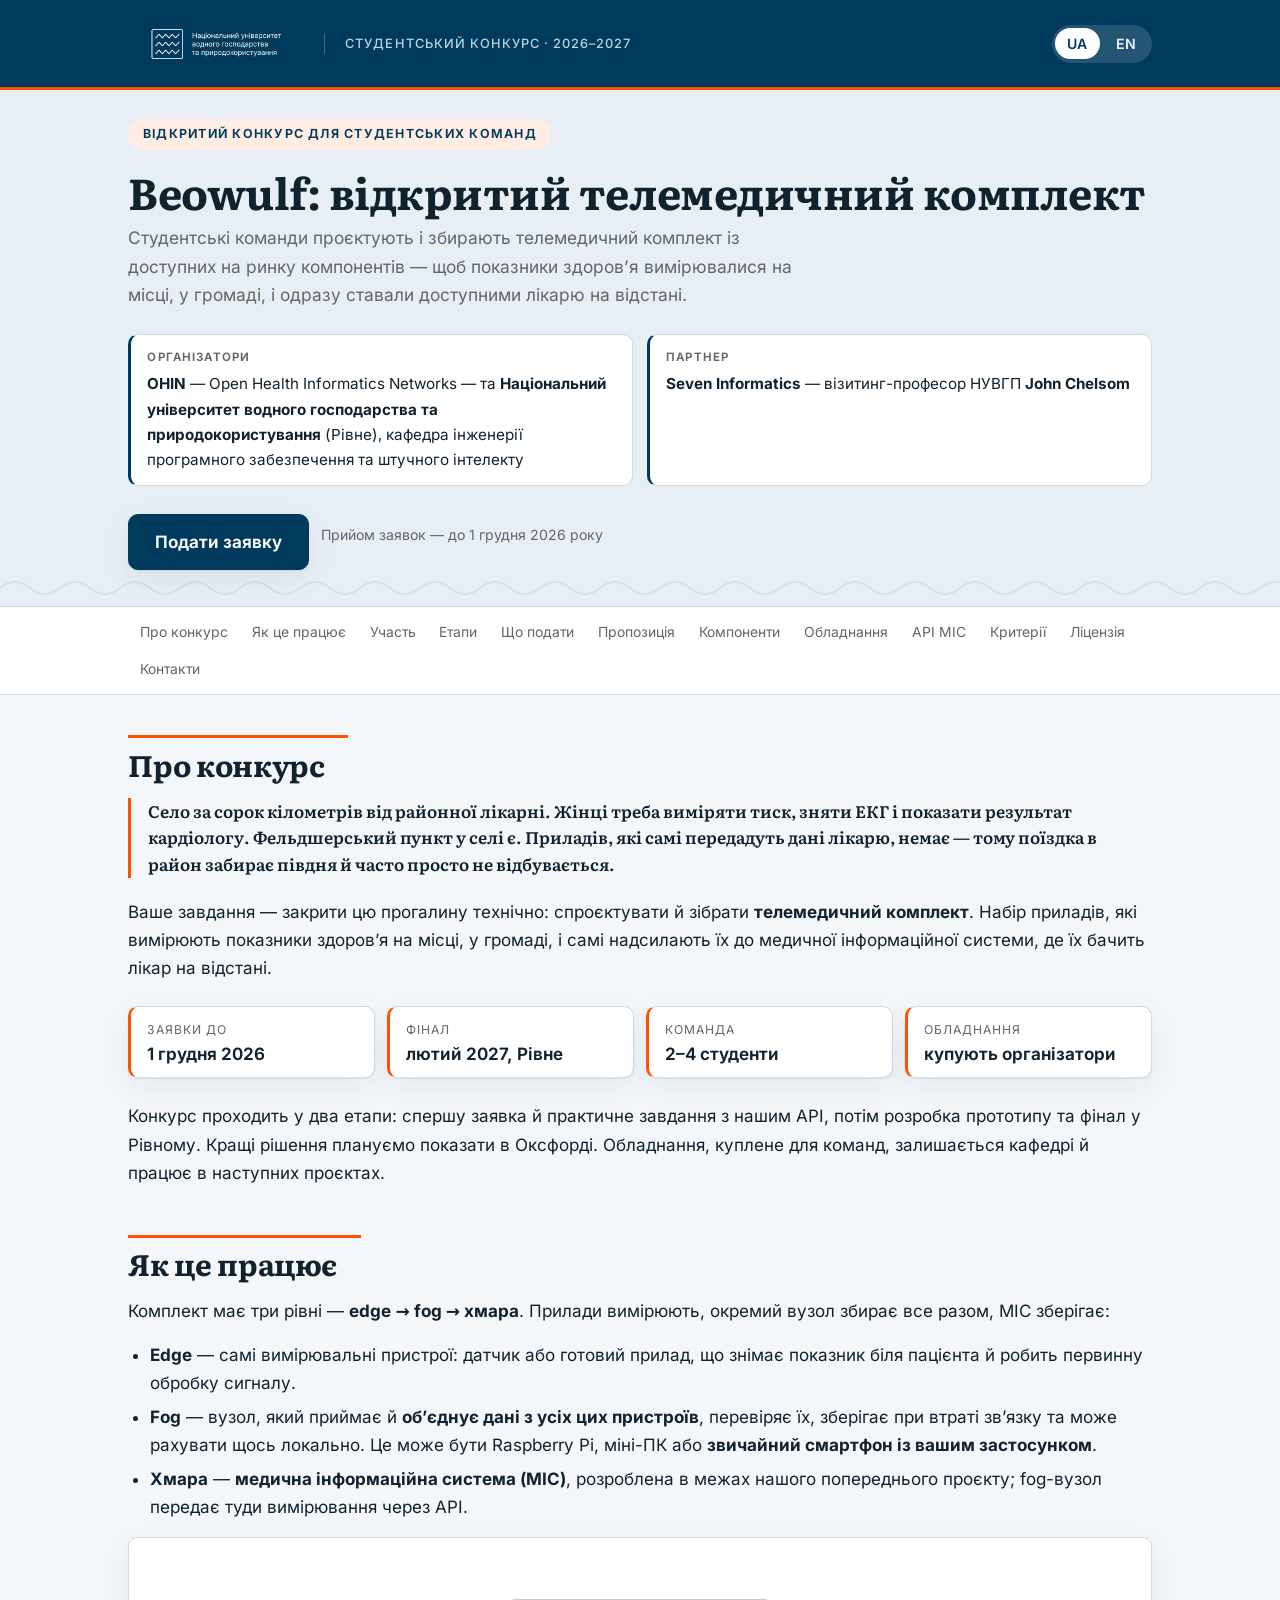
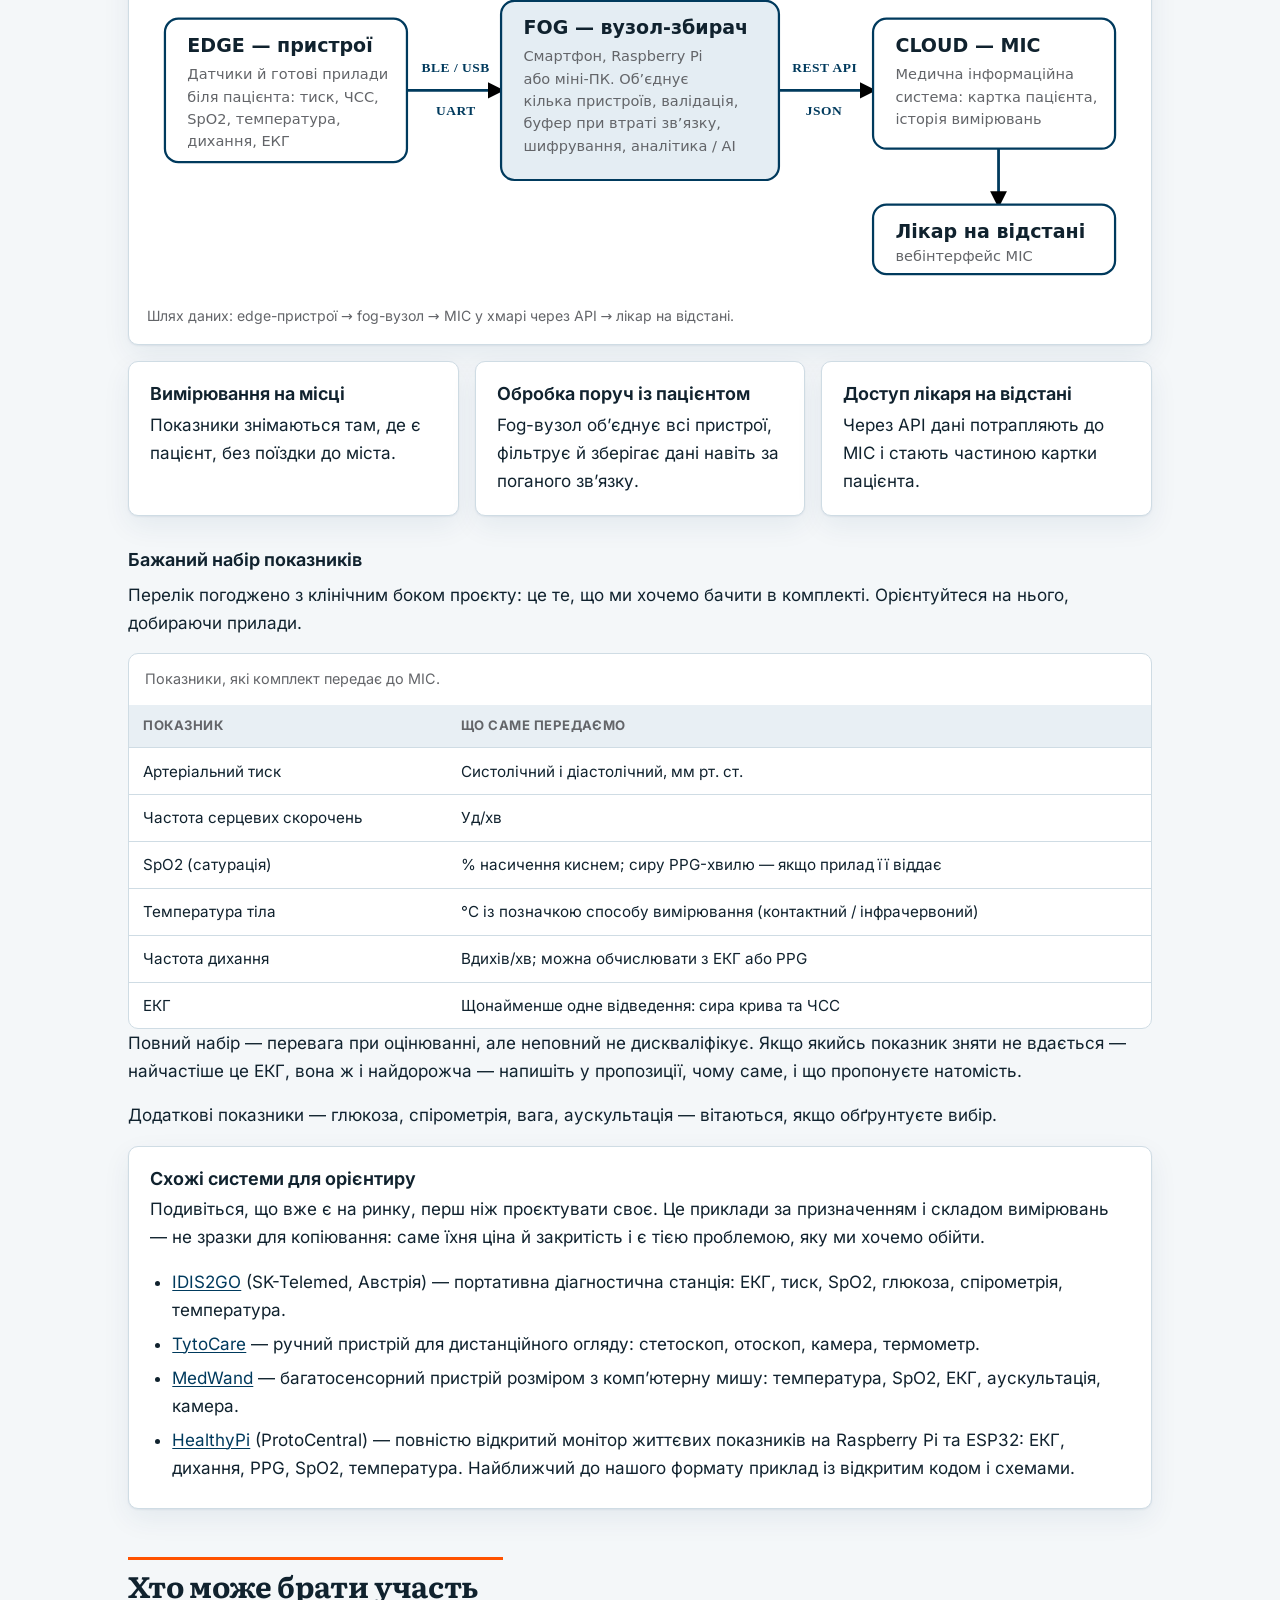
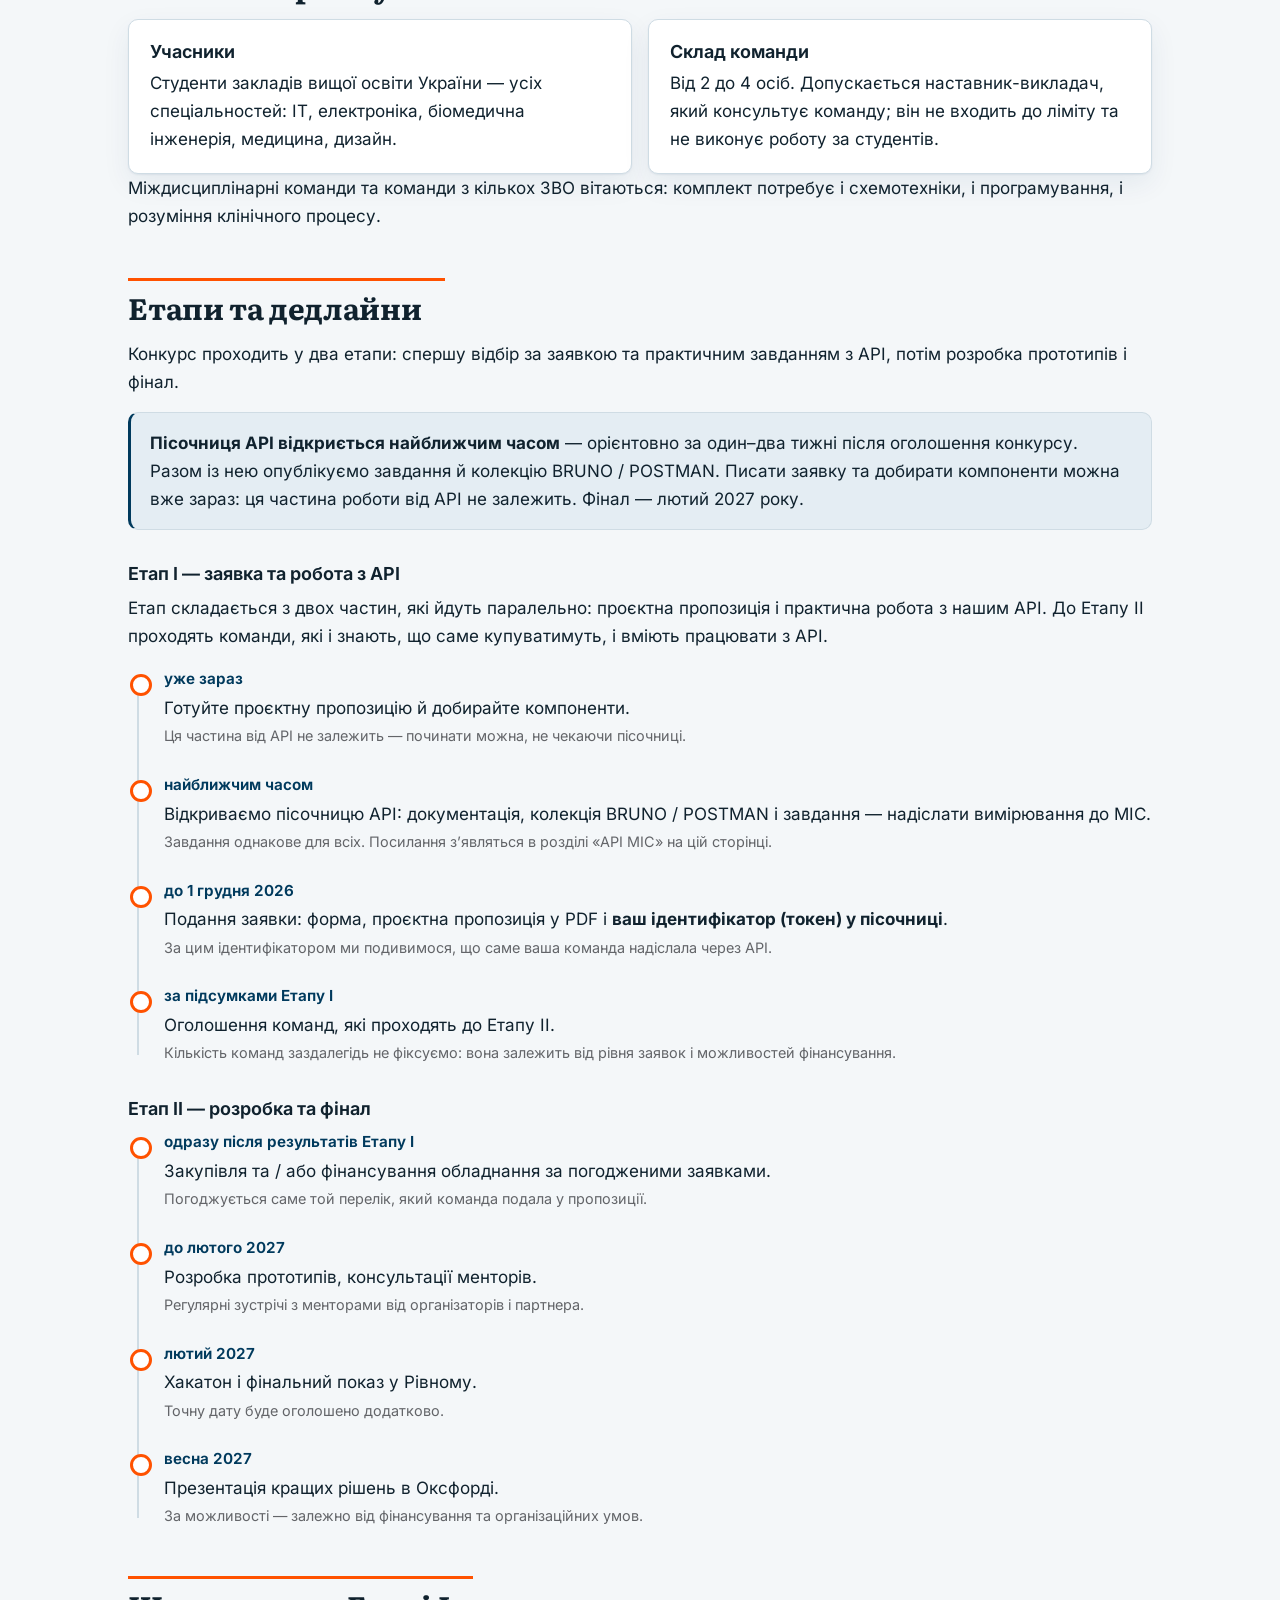
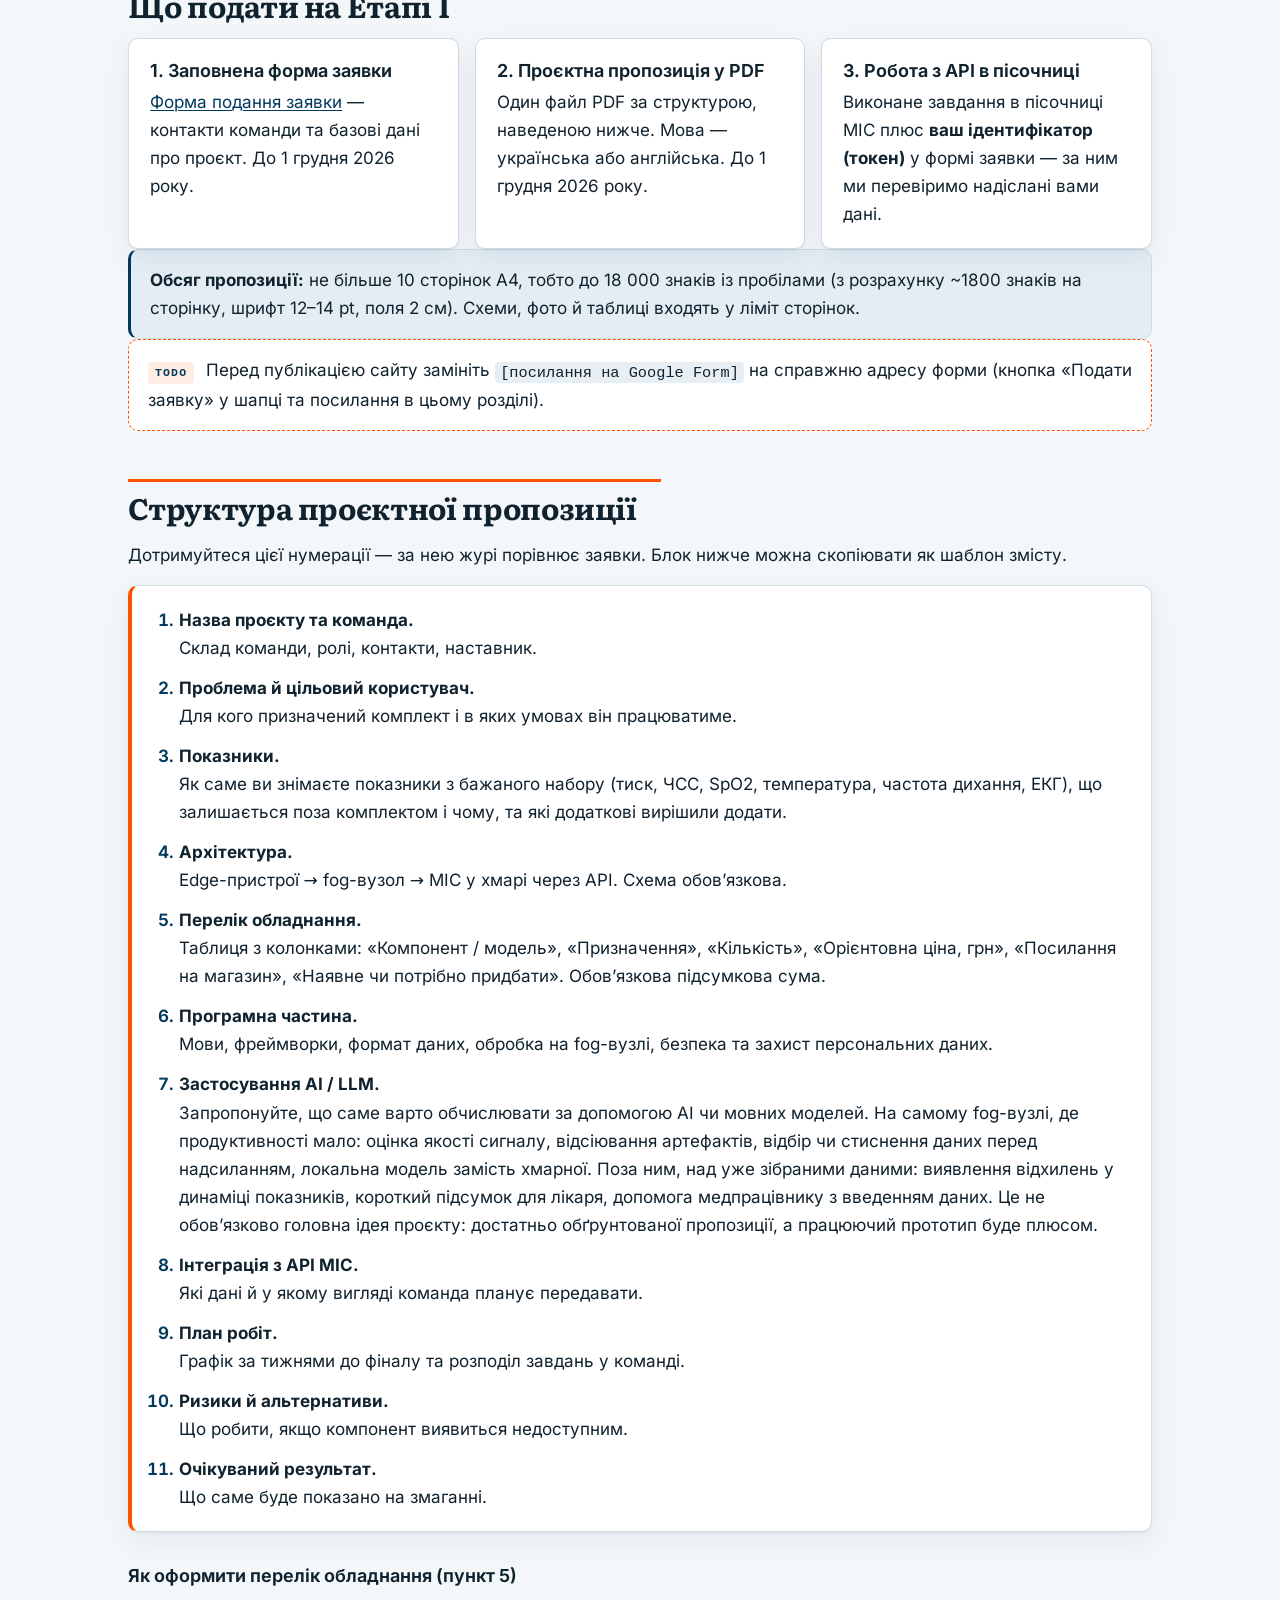
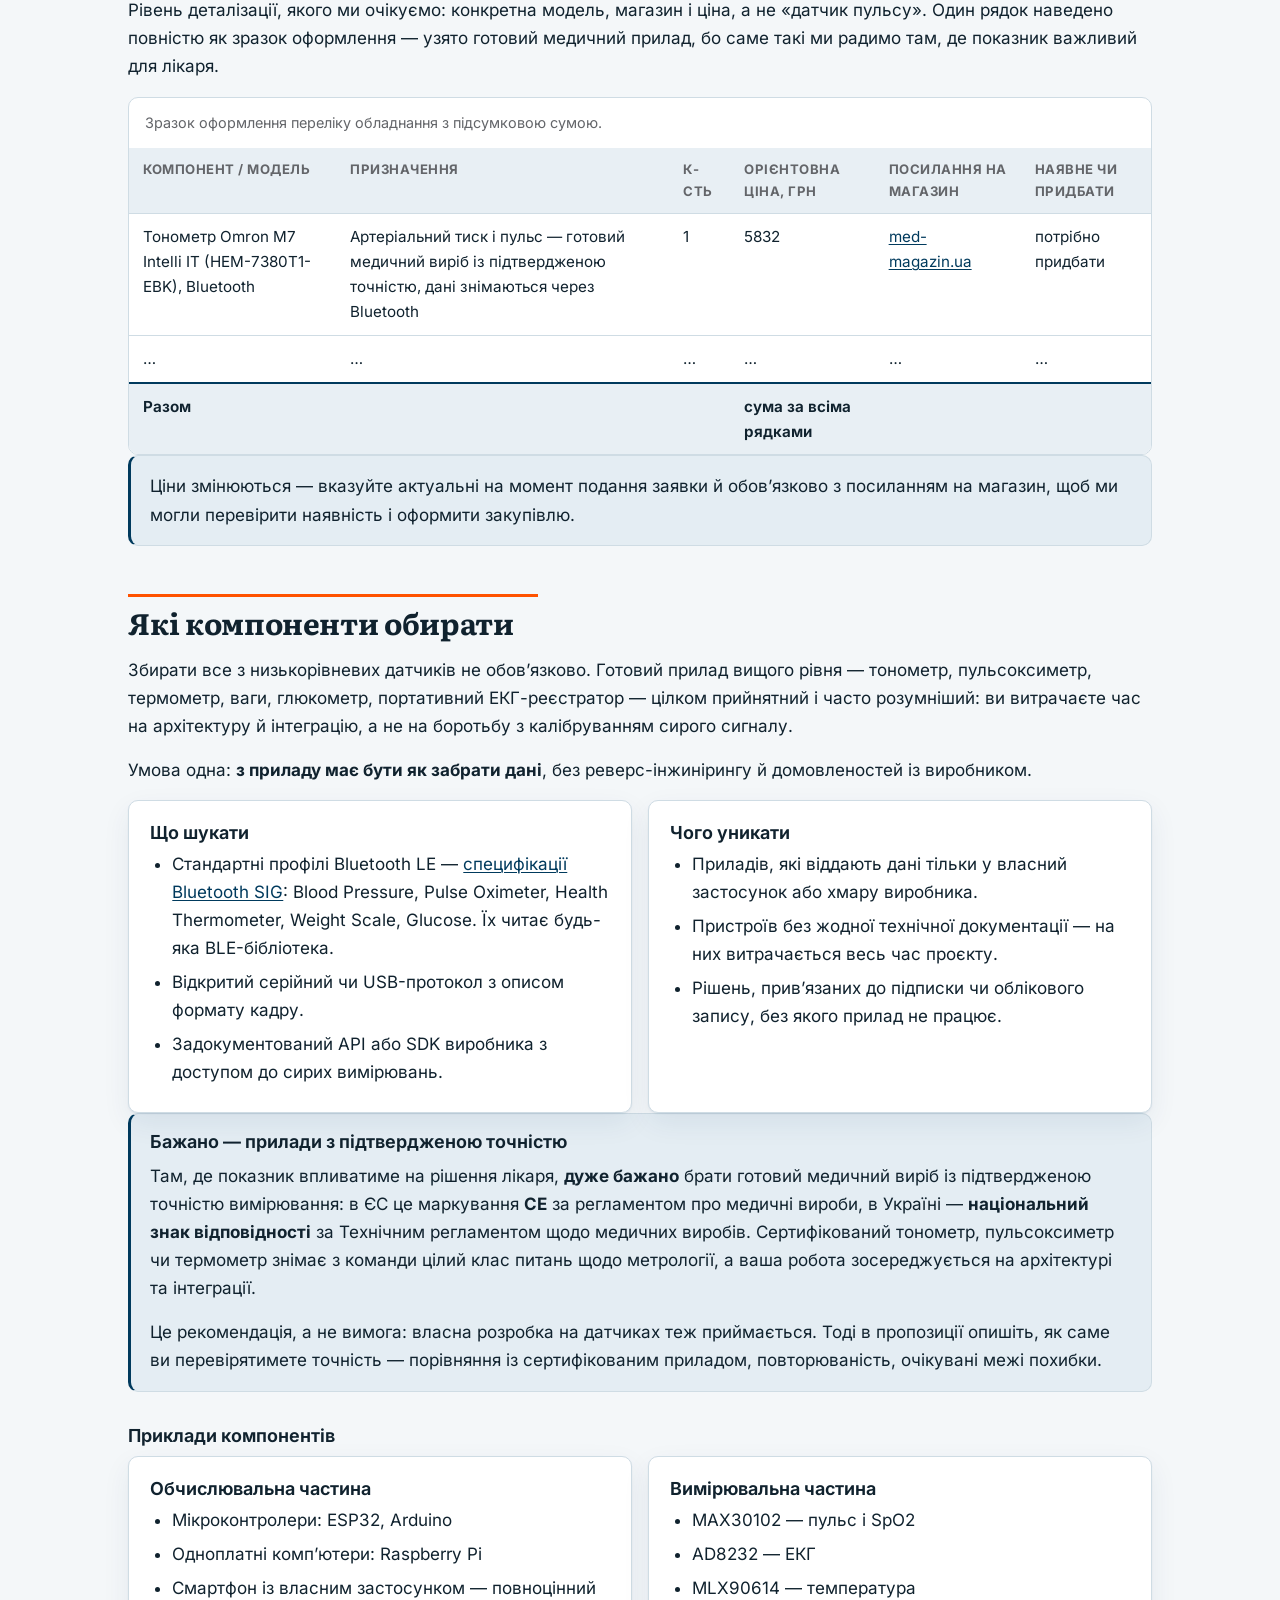
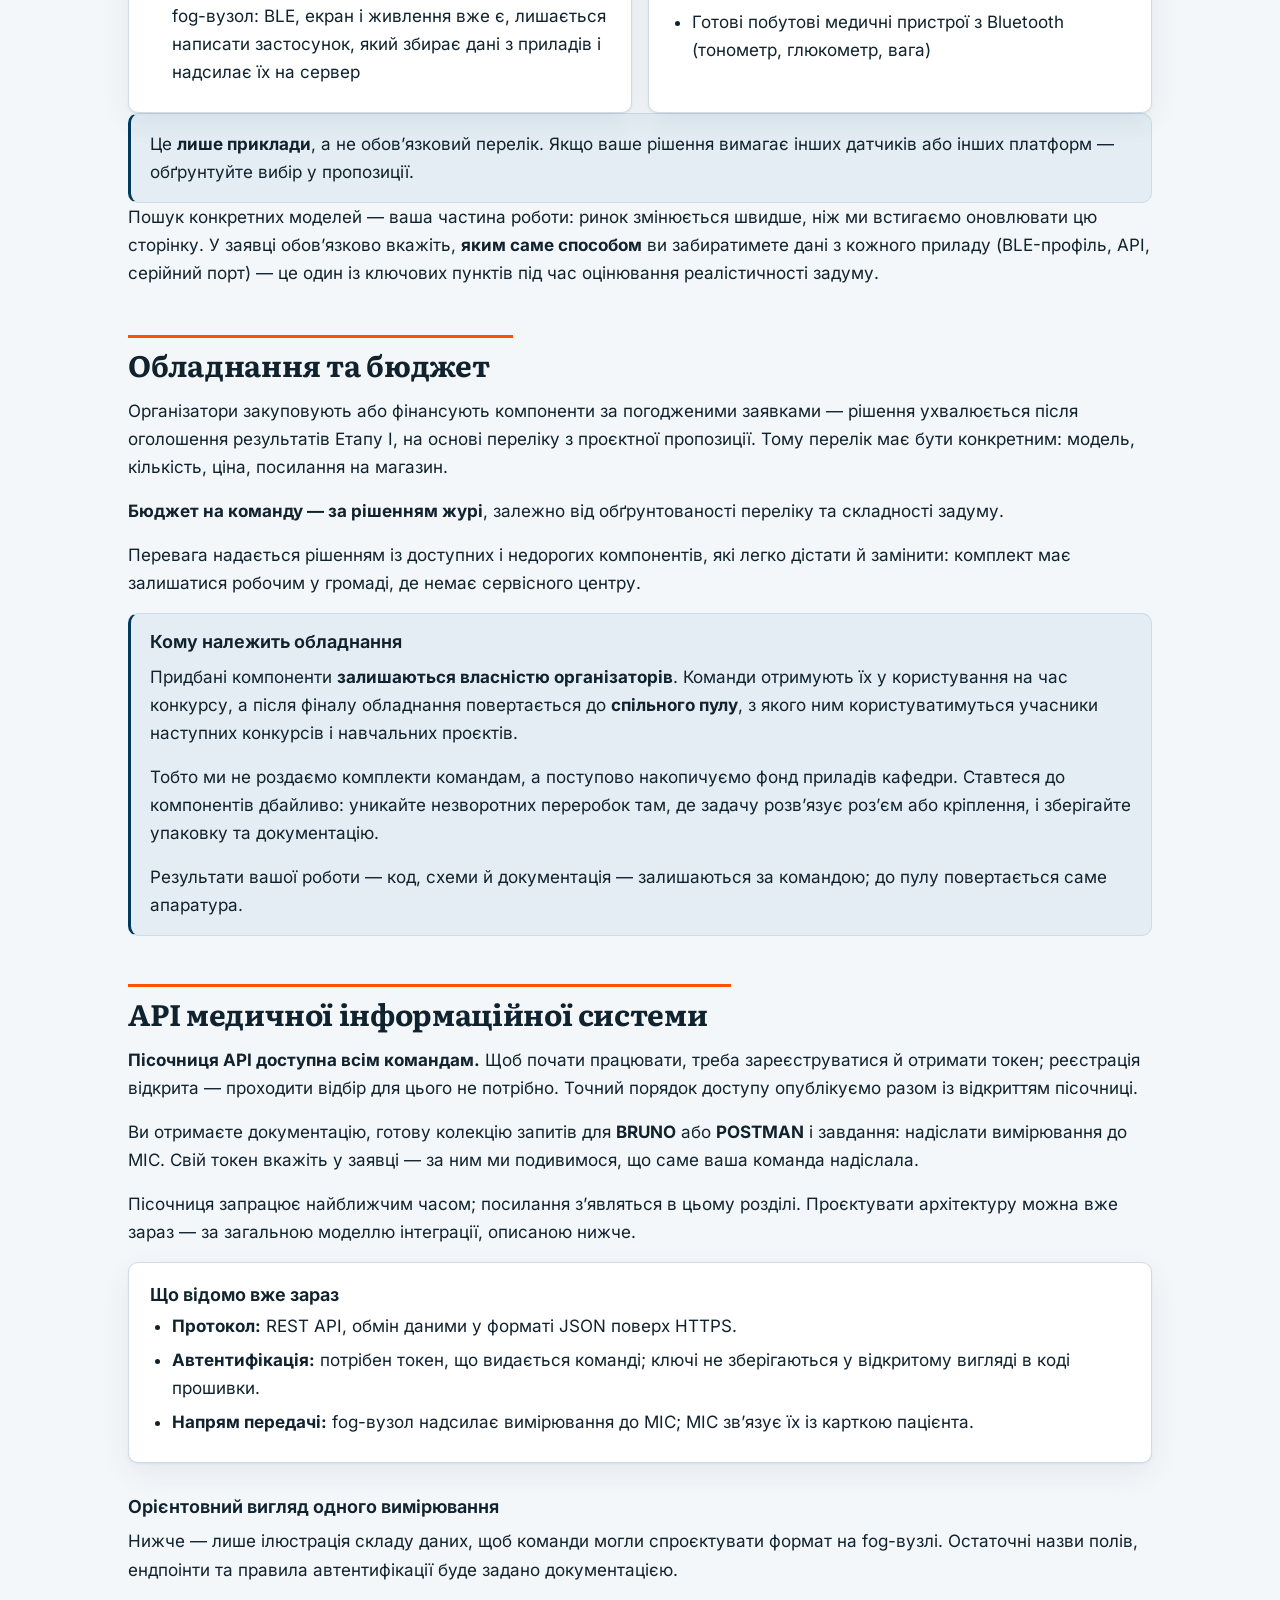
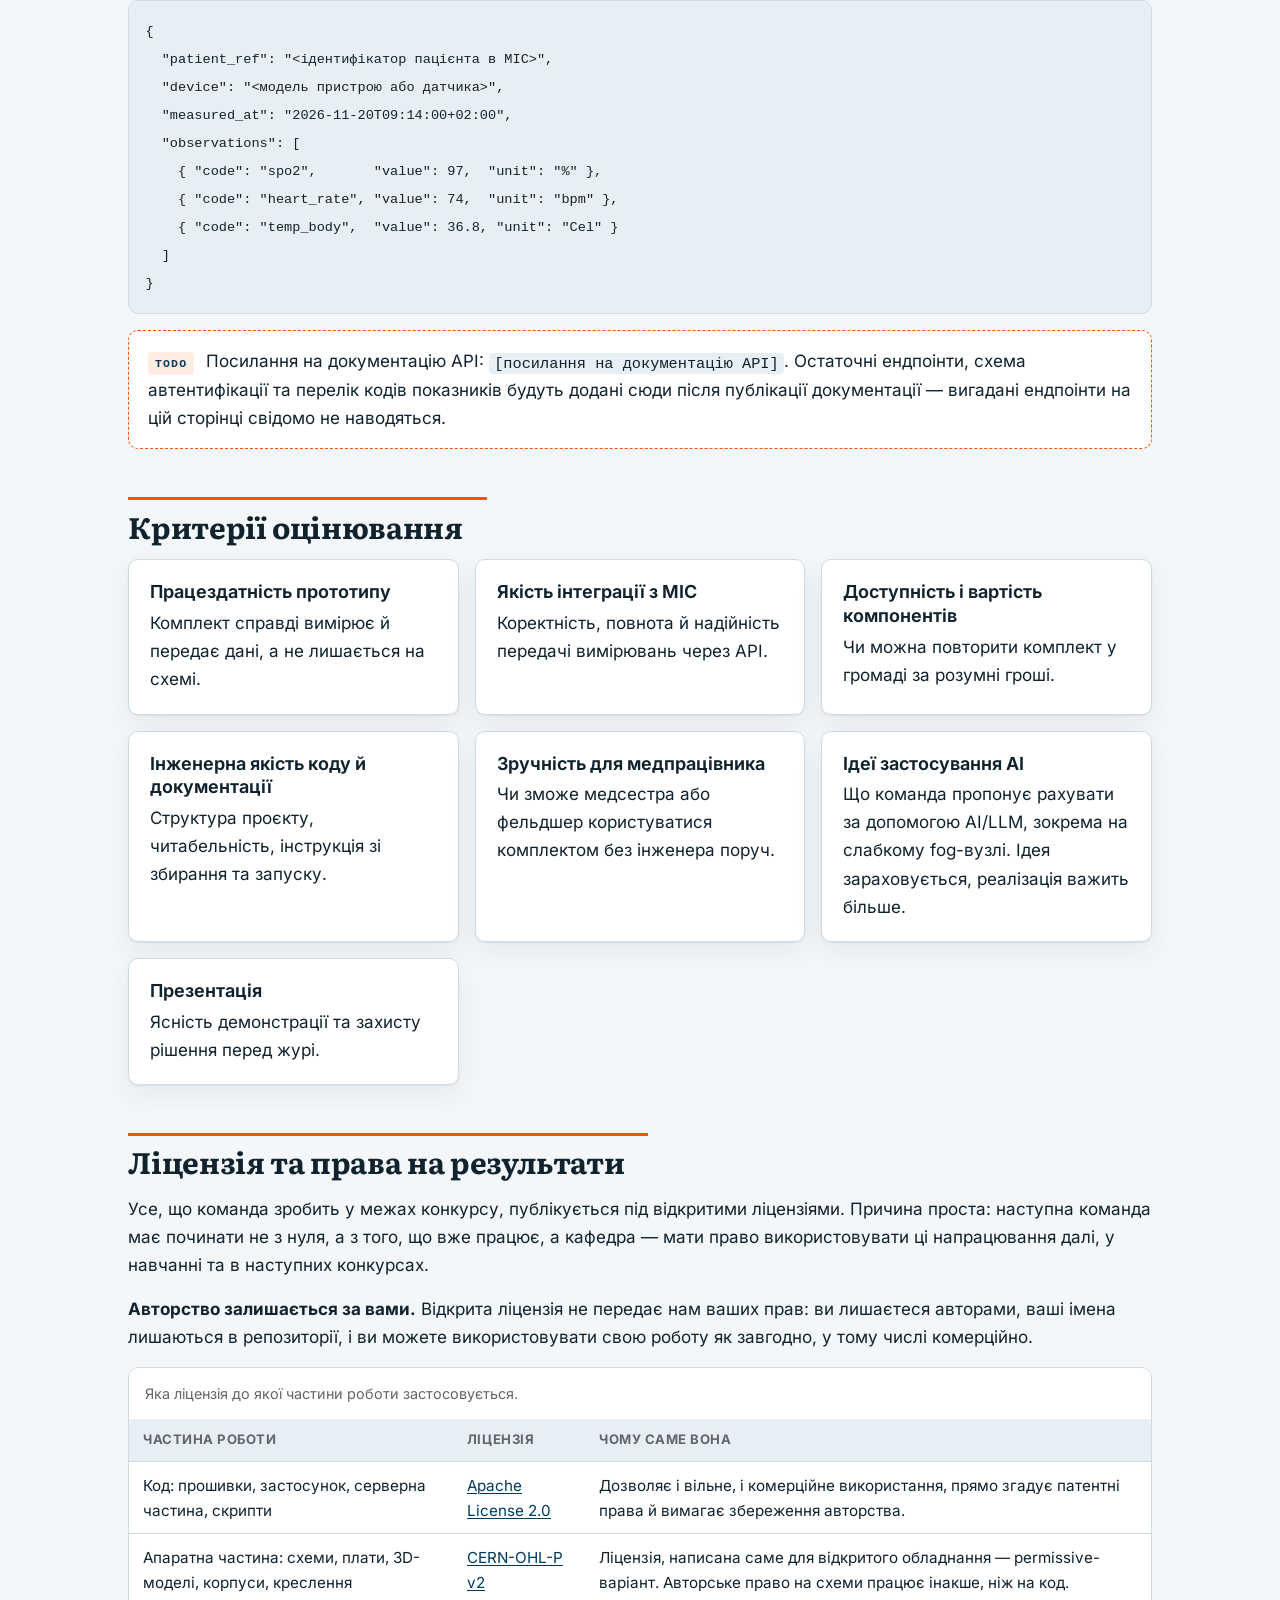
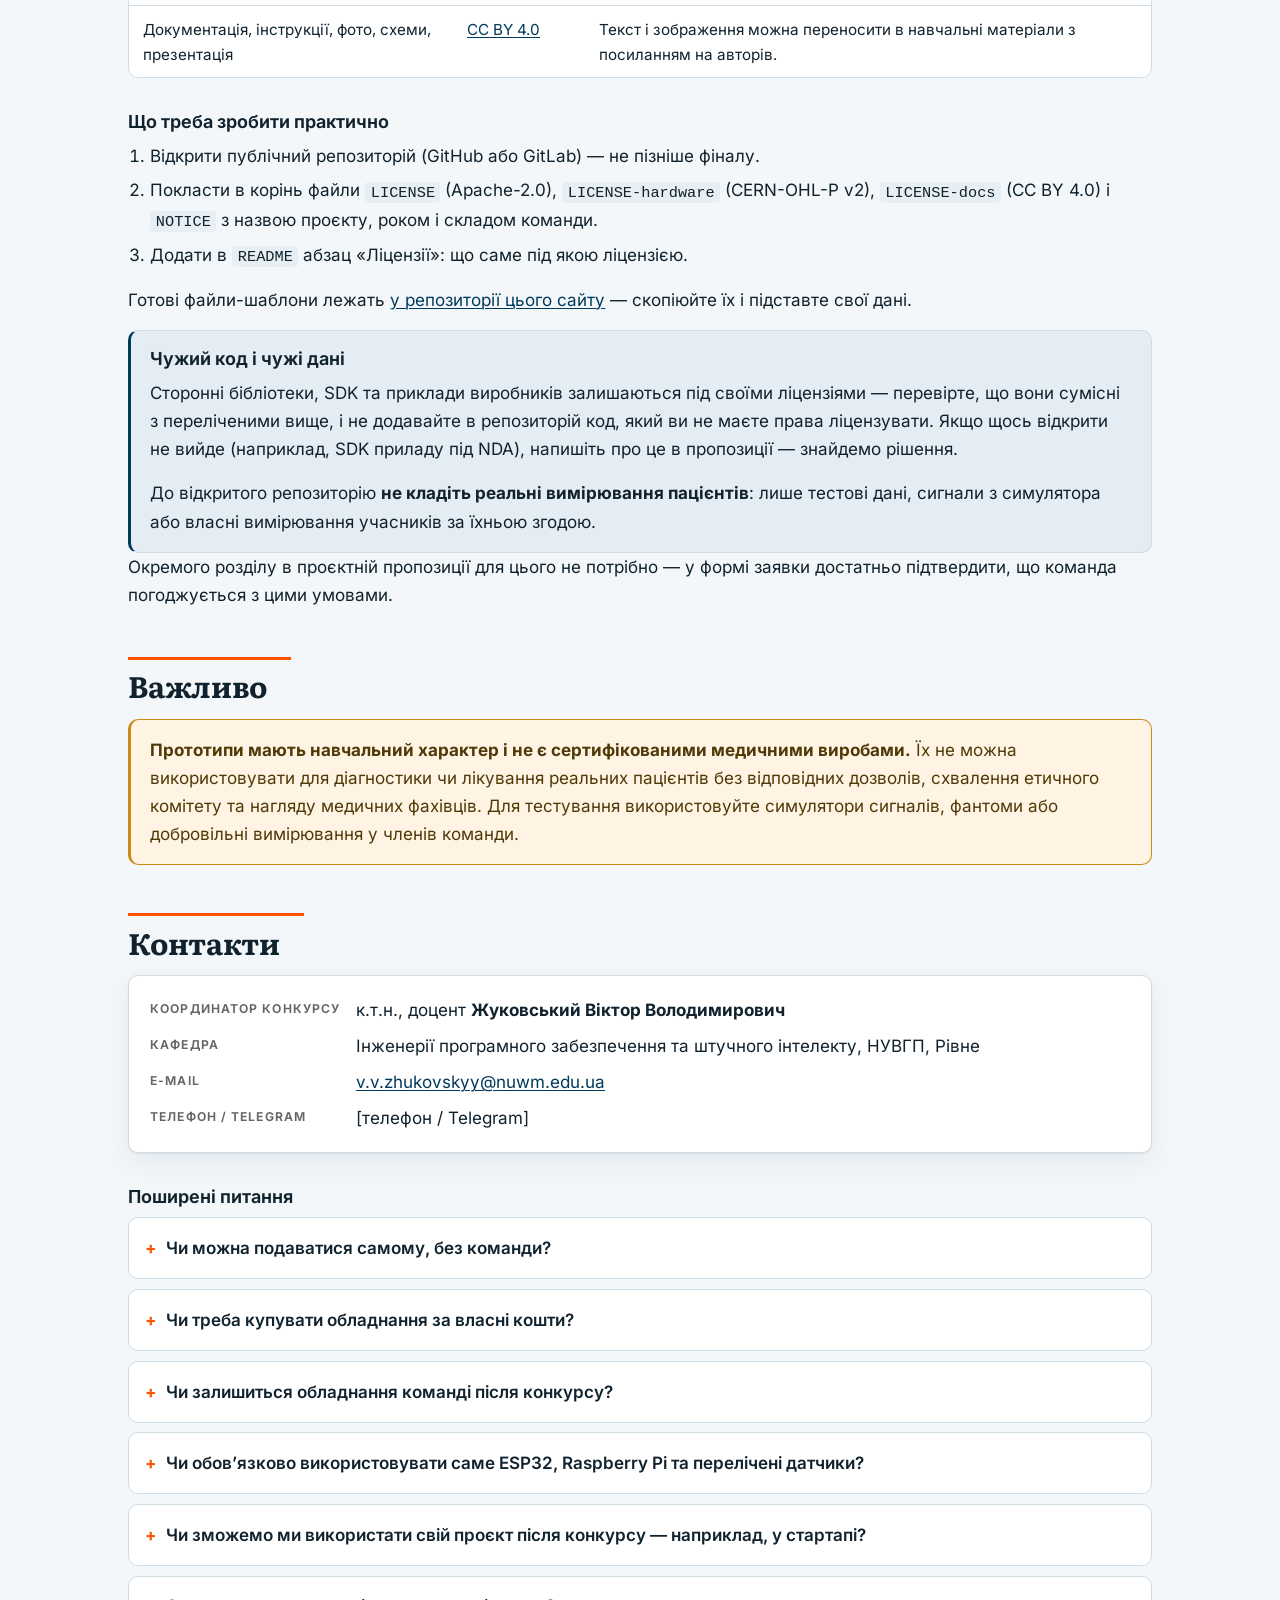
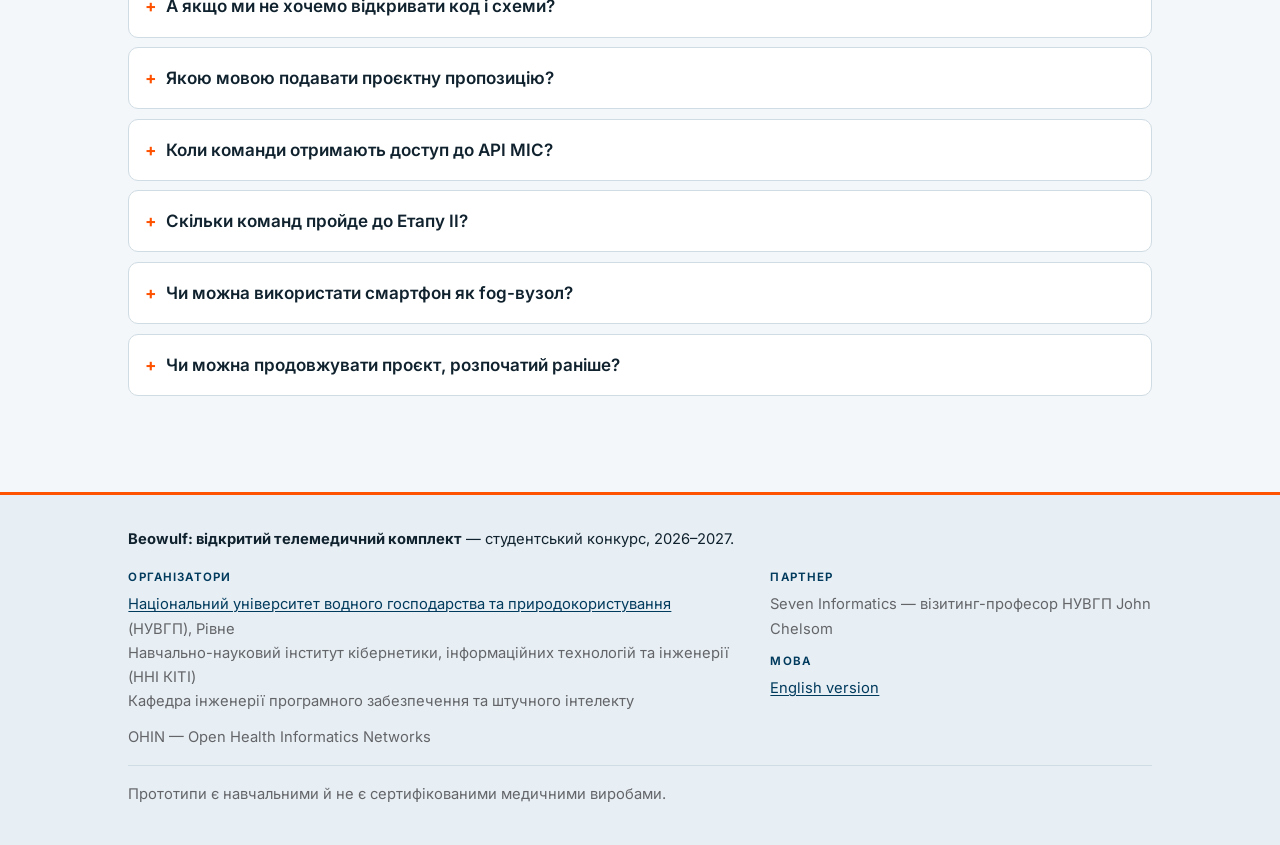
==== index.html @ 99edfcf5 "Soften the measurement set and cap teams at four The six measurements become a desired set rather th" ====
<!DOCTYPE html>
<html lang="uk">
<head>
<meta charset="utf-8">
<meta name="viewport" content="width=device-width, initial-scale=1">
<title>Beowulf: відкритий телемедичний комплект — студентський конкурс</title>
<meta name="description" content="Студентський конкурс «Beowulf: відкритий телемедичний комплект». Організатори: OHIN та НУВГП (кафедра інженерії програмного забезпечення та штучного інтелекту, Рівне). Подання заявок до 1 грудня 2026 року.">
<link rel="canonical" href="https://zhukovskyy.github.io/beowulf-2026/">
<link rel="alternate" hreflang="uk" href="https://zhukovskyy.github.io/beowulf-2026/">
<link rel="alternate" hreflang="en" href="https://zhukovskyy.github.io/beowulf-2026/en/">
<link rel="alternate" hreflang="x-default" href="https://zhukovskyy.github.io/beowulf-2026/en/">

<meta property="og:type" content="website">
<meta property="og:site_name" content="Beowulf: відкритий телемедичний комплект">
<meta property="og:locale" content="uk_UA">
<meta property="og:locale:alternate" content="en_GB">
<meta property="og:url" content="https://zhukovskyy.github.io/beowulf-2026/">
<meta property="og:title" content="Beowulf: відкритий телемедичний комплект — студентський конкурс">
<meta property="og:description" content="Студентські команди створюють телемедичний комплект за архітектурою edge → fog → хмара: вимірювання біля пацієнта, об’єднання на fog-вузлі, передача через API до медичної інформаційної системи. Заявки до 1 грудня 2026 року.">
<meta property="og:image" content="https://zhukovskyy.github.io/beowulf-2026/assets/img/og-image.png">
<meta property="og:image:width" content="1200">
<meta property="og:image:height" content="630">
<meta property="og:image:alt" content="Beowulf: відкритий телемедичний комплект — студентський конкурс, OHIN та НУВГП">
<meta name="twitter:card" content="summary_large_image">
<meta name="twitter:title" content="Beowulf: відкритий телемедичний комплект — студентський конкурс">
<meta name="twitter:description" content="Телемедичний комплект за архітектурою edge → fog → хмара для громад, де бракує лікарів. Заявки до 1 грудня 2026 року.">
<meta name="twitter:image" content="https://zhukovskyy.github.io/beowulf-2026/assets/img/og-image.png">
<meta name="theme-color" content="#003A5D">

<link rel="icon" href="assets/img/favicon.svg" type="image/svg+xml">
<link rel="apple-touch-icon" href="assets/img/favicon.svg">
<link rel="stylesheet" href="assets/css/fonts.css">
<link rel="stylesheet" href="assets/css/styles.css">
</head>
<body>
<a class="skip-link" href="#main">Перейти до основного змісту</a>

<div class="lang-bar">
  <div class="wrap">
    <div class="bar-brand">
      <a class="brand-logo" href="https://nuwm.edu.ua/" rel="noopener">
        <img src="assets/img/logo-nuwee-ua-white.png" width="600" height="238"
             alt="Національний університет водного господарства та природокористування">
      </a>
      <p class="tagline">Студентський конкурс · 2026–2027</p>
    </div>
    <nav class="lang-switch" aria-label="Вибір мови">
      <span aria-current="true" lang="uk">UA</span>
      <a href="en/" lang="en" hreflang="en">EN<span class="visually-hidden"> — English version of this page</span></a>
    </nav>
  </div>
</div>

<header class="site-header">
  <div class="wrap">
    <p class="eyebrow">Відкритий конкурс для студентських команд</p>
    <h1>Beowulf: відкритий телемедичний комплект</h1>
    <p class="lede">Студентські команди проєктують і збирають телемедичний комплект із доступних на ринку компонентів — щоб показники здоров’я вимірювалися на місці, у громаді, і одразу ставали доступними лікарю на відстані.</p>

    <ul class="org-list">
      <li>
        <span class="role">Організатори</span>
        <strong>OHIN</strong> — Open Health Informatics Networks — та <strong>Національний університет водного господарства та природокористування</strong> (Рівне), кафедра інженерії програмного забезпечення та штучного інтелекту
      </li>
      <li>
        <span class="role">Партнер</span>
        <strong>Seven Informatics</strong> — візитинг-професор НУВГП <strong>John Chelsom</strong>
      </li>
    </ul>

    <div class="btn-row">
      <a class="btn" href="[посилання на Google Form]">Подати заявку</a>
      <p class="btn-note">Прийом заявок — до 1 грудня 2026 року</p>
    </div>
  </div>
</header>

<nav class="toc" aria-label="Зміст сторінки">
  <div class="wrap">
    <ol>
      <li><a href="#about">Про конкурс</a></li>
      <li><a href="#how">Як це працює</a></li>
      <li><a href="#eligibility">Участь</a></li>
      <li><a href="#timeline">Етапи</a></li>
      <li><a href="#submit">Що подати</a></li>
      <li><a href="#proposal">Пропозиція</a></li>
      <li><a href="#components">Компоненти</a></li>
      <li><a href="#equipment">Обладнання</a></li>
      <li><a href="#api">API МІС</a></li>
      <li><a href="#criteria">Критерії</a></li>
      <li><a href="#license">Ліцензія</a></li>
      <li><a href="#contacts">Контакти</a></li>
    </ol>
  </div>
</nav>

<main id="main">
<div class="wrap">

<section id="about" aria-labelledby="about-h">
  <h2 id="about-h">Про конкурс</h2>

  <p class="scene">Село за сорок кілометрів від районної лікарні. Жінці треба виміряти тиск, зняти ЕКГ і показати результат кардіологу. Фельдшерський пункт у селі є. Приладів, які самі передадуть дані лікарю, немає — тому поїздка в район забирає півдня й часто просто не відбувається.</p>

  <p>Ваше завдання — закрити цю прогалину технічно: спроєктувати й зібрати <strong>телемедичний комплект</strong>. Набір приладів, які вимірюють показники здоров’я на місці, у громаді, і самі надсилають їх до медичної інформаційної системи, де їх бачить лікар на відстані.</p>

  <ul class="stats">
    <li><span class="label">Заявки до</span><span class="value">1 грудня 2026</span></li>
    <li><span class="label">Фінал</span><span class="value">лютий 2027, Рівне</span></li>
    <li><span class="label">Команда</span><span class="value">2–4 студенти</span></li>
    <li><span class="label">Обладнання</span><span class="value">купують організатори</span></li>
  </ul>

  <p>Конкурс проходить у два етапи: спершу заявка й практичне завдання з нашим API, потім розробка прототипу та фінал у Рівному. Кращі рішення плануємо показати в Оксфорді. Обладнання, куплене для команд, залишається кафедрі й працює в наступних проєктах.</p>
</section>

<section id="how" aria-labelledby="how-h">
  <h2 id="how-h">Як це працює</h2>
  <p>Комплект має три рівні — <strong>edge → fog → хмара</strong>. Прилади вимірюють, окремий вузол збирає все разом, МІС зберігає:</p>
  <ul>
    <li><strong>Edge</strong> — самі вимірювальні пристрої: датчик або готовий прилад, що знімає показник біля пацієнта й робить первинну обробку сигналу.</li>
    <li><strong>Fog</strong> — вузол, який приймає й <strong>об’єднує дані з усіх цих пристроїв</strong>, перевіряє їх, зберігає при втраті зв’язку та може рахувати щось локально. Це може бути Raspberry Pi, міні-ПК або <strong>звичайний смартфон із вашим застосунком</strong>.</li>
    <li><strong>Хмара</strong> — <strong>медична інформаційна система (МІС)</strong>, розроблена в межах нашого попереднього проєкту; fog-вузол передає туди вимірювання через API.</li>
  </ul>

  <figure class="diagram">
    <div class="diagram-scroll" tabindex="0" role="group" aria-label="Схема архітектури, прокручується по горизонталі">
      <img src="assets/img/architecture-ua.svg" width="880" height="300"
           alt="Схема архітектури: edge-рівень — датчики й готові прилади біля пацієнта; вони передають дані через BLE, USB або UART на fog-вузол (смартфон, Raspberry Pi чи міні-ПК), який об’єднує пристрої, перевіряє та буферизує вимірювання й робить локальну аналітику; далі вузол надсилає дані через REST API у форматі JSON до медичної інформаційної системи в хмарі, де їх бачить лікар на відстані.">
    </div>
    <figcaption>Шлях даних: edge-пристрої → fog-вузол → МІС у хмарі через API → лікар на відстані.</figcaption>
  </figure>

  <div class="grid cols-3">
    <div class="card">
      <h3>Вимірювання на місці</h3>
      <p>Показники знімаються там, де є пацієнт, без поїздки до міста.</p>
    </div>
    <div class="card">
      <h3>Обробка поруч із пацієнтом</h3>
      <p>Fog-вузол об’єднує всі пристрої, фільтрує й зберігає дані навіть за поганого зв’язку.</p>
    </div>
    <div class="card">
      <h3>Доступ лікаря на відстані</h3>
      <p>Через API дані потрапляють до МІС і стають частиною картки пацієнта.</p>
    </div>
  </div>

  <h3>Бажаний набір показників</h3>
  <p>Перелік погоджено з клінічним боком проєкту: це те, що ми хочемо бачити в комплекті. Орієнтуйтеся на нього, добираючи прилади.</p>
  <div class="table-scroll">
    <table>
      <caption>Показники, які комплект передає до МІС.</caption>
      <thead>
        <tr>
          <th scope="col">Показник</th>
          <th scope="col">Що саме передаємо</th>
        </tr>
      </thead>
      <tbody>
        <tr>
          <td>Артеріальний тиск</td>
          <td>Систолічний і діастолічний, мм рт. ст.</td>
        </tr>
        <tr>
          <td>Частота серцевих скорочень</td>
          <td>Уд/хв</td>
        </tr>
        <tr>
          <td>SpO2 (сатурація)</td>
          <td>% насичення киснем; сиру PPG-хвилю — якщо прилад її віддає</td>
        </tr>
        <tr>
          <td>Температура тіла</td>
          <td>°C із позначкою способу вимірювання (контактний / інфрачервоний)</td>
        </tr>
        <tr>
          <td>Частота дихання</td>
          <td>Вдихів/хв; можна обчислювати з ЕКГ або PPG</td>
        </tr>
        <tr>
          <td>ЕКГ</td>
          <td>Щонайменше одне відведення: сира крива та ЧСС</td>
        </tr>
      </tbody>
    </table>
  </div>
  <p>Повний набір — перевага при оцінюванні, але неповний не дискваліфікує. Якщо якийсь показник зняти не вдається — найчастіше це ЕКГ, вона ж і найдорожча — напишіть у пропозиції, чому саме, і що пропонуєте натомість.</p>
  <p>Додаткові показники — глюкоза, спірометрія, вага, аускультація — вітаються, якщо обґрунтуєте вибір.</p>

  <div class="card">
    <h3>Схожі системи для орієнтиру</h3>
    <p>Подивіться, що вже є на ринку, перш ніж проєктувати своє. Це приклади за призначенням і складом вимірювань — не зразки для копіювання: саме їхня ціна й закритість і є тією проблемою, яку ми хочемо обійти.</p>
    <ul>
      <li><a href="https://idis2go.net/" rel="noopener">IDIS2GO</a> (SK-Telemed, Австрія) — портативна діагностична станція: ЕКГ, тиск, SpO2, глюкоза, спірометрія, температура.</li>
      <li><a href="https://www.tytocare.com/" rel="noopener">TytoCare</a> — ручний пристрій для дистанційного огляду: стетоскоп, отоскоп, камера, термометр.</li>
      <li><a href="https://medwand.com/" rel="noopener">MedWand</a> — багатосенсорний пристрій розміром з комп’ютерну мишу: температура, SpO2, ЕКГ, аускультація, камера.</li>
      <li><a href="https://github.com/Protocentral/protocentral_healthypi_v4" rel="noopener">HealthyPi</a> (ProtoCentral) — повністю відкритий монітор життєвих показників на Raspberry Pi та ESP32: ЕКГ, дихання, PPG, SpO2, температура. Найближчий до нашого формату приклад із відкритим кодом і схемами.</li>
    </ul>
  </div>
</section>

<section id="eligibility" aria-labelledby="eligibility-h">
  <h2 id="eligibility-h">Хто може брати участь</h2>
  <div class="grid cols-2">
    <div class="card">
      <h3>Учасники</h3>
      <p>Студенти закладів вищої освіти України — усіх спеціальностей: ІТ, електроніка, біомедична інженерія, медицина, дизайн.</p>
    </div>
    <div class="card">
      <h3>Склад команди</h3>
      <p>Від 2 до 4 осіб. Допускається наставник-викладач, який консультує команду; він не входить до ліміту та не виконує роботу за студентів.</p>
    </div>
  </div>
  <p>Міждисциплінарні команди та команди з кількох ЗВО вітаються: комплект потребує і схемотехніки, і програмування, і розуміння клінічного процесу.</p>
</section>

<section id="timeline" aria-labelledby="timeline-h">
  <h2 id="timeline-h">Етапи та дедлайни</h2>
  <p>Конкурс проходить у два етапи: спершу відбір за заявкою та практичним завданням з API, потім розробка прототипів і фінал.</p>

  <div class="note">
    <p><strong>Пісочниця API відкриється найближчим часом</strong> — орієнтовно за один–два тижні після оголошення конкурсу. Разом із нею опублікуємо завдання й колекцію BRUNO&nbsp;/&nbsp;POSTMAN. Писати заявку та добирати компоненти можна вже зараз: ця частина роботи від API не залежить. Фінал — лютий 2027 року.</p>
  </div>

  <h3>Етап I — заявка та робота з API</h3>
  <p>Етап складається з двох частин, які йдуть паралельно: проєктна пропозиція і практична робота з нашим API. До Етапу II проходять команди, які і знають, що саме купуватимуть, і вміють працювати з API.</p>
  <ol class="timeline">
    <li>
      <span class="when">уже зараз</span>
      <p>Готуйте проєктну пропозицію й добирайте компоненти.</p>
      <p class="meta">Ця частина від API не залежить — починати можна, не чекаючи пісочниці.</p>
    </li>
    <li>
      <span class="when">найближчим часом</span>
      <p>Відкриваємо пісочницю API: документація, колекція BRUNO&nbsp;/&nbsp;POSTMAN і завдання — надіслати вимірювання до МІС.</p>
      <p class="meta">Завдання однакове для всіх. Посилання з’являться в розділі «API МІС» на цій сторінці.</p>
    </li>
    <li>
      <span class="when">до 1 грудня 2026</span>
      <p>Подання заявки: форма, проєктна пропозиція у PDF і <strong>ваш ідентифікатор (токен) у пісочниці</strong>.</p>
      <p class="meta">За цим ідентифікатором ми подивимося, що саме ваша команда надіслала через API.</p>
    </li>
    <li>
      <span class="when">за підсумками Етапу I</span>
      <p>Оголошення команд, які проходять до Етапу II.</p>
      <p class="meta">Кількість команд заздалегідь не фіксуємо: вона залежить від рівня заявок і можливостей фінансування.</p>
    </li>
  </ol>

  <h3>Етап II — розробка та фінал</h3>
  <ol class="timeline">
    <li>
      <span class="when">одразу після результатів Етапу I</span>
      <p>Закупівля та&nbsp;/&nbsp;або фінансування обладнання за погодженими заявками.</p>
      <p class="meta">Погоджується саме той перелік, який команда подала у пропозиції.</p>
    </li>
    <li>
      <span class="when">до лютого 2027</span>
      <p>Розробка прототипів, консультації менторів.</p>
      <p class="meta">Регулярні зустрічі з менторами від організаторів і партнера.</p>
    </li>
    <li>
      <span class="when">лютий 2027</span>
      <p>Хакатон і фінальний показ у Рівному.</p>
      <p class="meta">Точну дату буде оголошено додатково.</p>
    </li>
    <li>
      <span class="when">весна 2027</span>
      <p>Презентація кращих рішень в Оксфорді.</p>
      <p class="meta">За можливості — залежно від фінансування та організаційних умов.</p>
    </li>
  </ol>
</section>

<section id="submit" aria-labelledby="submit-h">
  <h2 id="submit-h">Що подати на Етапі I</h2>
  <div class="grid cols-3">
    <div class="card">
      <h3>1. Заповнена форма заявки</h3>
      <p><a href="[посилання на Google Form]">Форма подання заявки</a> — контакти команди та базові дані про проєкт. До 1 грудня 2026 року.</p>
    </div>
    <div class="card">
      <h3>2. Проєктна пропозиція у PDF</h3>
      <p>Один файл PDF за структурою, наведеною нижче. Мова — українська або англійська. До 1 грудня 2026 року.</p>
    </div>
    <div class="card">
      <h3>3. Робота з API в пісочниці</h3>
      <p>Виконане завдання в пісочниці МІС плюс <strong>ваш ідентифікатор (токен)</strong> у формі заявки — за ним ми перевіримо надіслані вами дані.</p>
    </div>
  </div>

  <div class="note">
    <p><strong>Обсяг пропозиції:</strong> не більше 10 сторінок А4, тобто до 18 000 знаків із пробілами (з розрахунку ~1800 знаків на сторінку, шрифт 12–14&nbsp;pt, поля 2&nbsp;см). Схеми, фото й таблиці входять у ліміт сторінок.</p>
  </div>

  <div class="todo">
    <p><span class="tag">TODO</span> Перед публікацією сайту замініть <code>[посилання на Google Form]</code> на справжню адресу форми (кнопка «Подати заявку» у шапці та посилання в цьому розділі).</p>
  </div>
</section>

<section id="proposal" aria-labelledby="proposal-h">
  <h2 id="proposal-h">Структура проєктної пропозиції</h2>
  <p>Дотримуйтеся цієї нумерації — за нею журі порівнює заявки. Блок нижче можна скопіювати як шаблон змісту.</p>
  <div class="proposal">
    <ol>
      <li><strong>Назва проєкту та команда.</strong> Склад команди, ролі, контакти, наставник.</li>
      <li><strong>Проблема й цільовий користувач.</strong> Для кого призначений комплект і в яких умовах він працюватиме.</li>
      <li><strong>Показники.</strong> Як саме ви знімаєте показники з бажаного набору (тиск, ЧСС, SpO2, температура, частота дихання, ЕКГ), що залишається поза комплектом і чому, та які додаткові вирішили додати.</li>
      <li><strong>Архітектура.</strong> Edge-пристрої → fog-вузол → МІС у хмарі через API. Схема обов’язкова.</li>
      <li><strong>Перелік обладнання.</strong> Таблиця з колонками: «Компонент&nbsp;/&nbsp;модель», «Призначення», «Кількість», «Орієнтовна ціна, грн», «Посилання на магазин», «Наявне чи потрібно придбати». Обов’язкова підсумкова сума.</li>
      <li><strong>Програмна частина.</strong> Мови, фреймворки, формат даних, обробка на fog-вузлі, безпека та захист персональних даних.</li>
      <li><strong>Застосування AI / LLM.</strong> Запропонуйте, що саме варто обчислювати за допомогою AI чи мовних моделей. На самому fog-вузлі, де продуктивності мало: оцінка якості сигналу, відсіювання артефактів, відбір чи стиснення даних перед надсиланням, локальна модель замість хмарної. Поза ним, над уже зібраними даними: виявлення відхилень у динаміці показників, короткий підсумок для лікаря, допомога медпрацівнику з введенням даних. Це не обов’язково головна ідея проєкту: достатньо обґрунтованої пропозиції, а працюючий прототип буде плюсом.</li>
      <li><strong>Інтеграція з API МІС.</strong> Які дані й у якому вигляді команда планує передавати.</li>
      <li><strong>План робіт.</strong> Графік за тижнями до фіналу та розподіл завдань у команді.</li>
      <li><strong>Ризики й альтернативи.</strong> Що робити, якщо компонент виявиться недоступним.</li>
      <li><strong>Очікуваний результат.</strong> Що саме буде показано на змаганні.</li>
    </ol>
  </div>

  <h3>Як оформити перелік обладнання (пункт 5)</h3>
  <p>Рівень деталізації, якого ми очікуємо: конкретна модель, магазин і ціна, а не «датчик пульсу». Один рядок наведено повністю як зразок оформлення — узято готовий медичний прилад, бо саме такі ми радимо там, де показник важливий для лікаря.</p>
  <div class="table-scroll">
    <table>
      <caption>Зразок оформлення переліку обладнання з підсумковою сумою.</caption>
      <thead>
        <tr>
          <th scope="col">Компонент / модель</th>
          <th scope="col">Призначення</th>
          <th scope="col">К-сть</th>
          <th scope="col">Орієнтовна ціна, грн</th>
          <th scope="col">Посилання на магазин</th>
          <th scope="col">Наявне чи придбати</th>
        </tr>
      </thead>
      <tbody>
        <tr>
          <td>Тонометр Omron M7 Intelli IT (HEM-7380T1-EBK), Bluetooth</td>
          <td>Артеріальний тиск і пульс — готовий медичний виріб із підтвердженою точністю, дані знімаються через Bluetooth</td>
          <td>1</td>
          <td>5832</td>
          <td><a href="https://med-magazin.ua/item_n41628.htm" rel="noopener nofollow">med-magazin.ua</a></td>
          <td>потрібно придбати</td>
        </tr>
        <tr>
          <td>…</td>
          <td>…</td>
          <td>…</td>
          <td>…</td>
          <td>…</td>
          <td>…</td>
        </tr>
      </tbody>
      <tfoot>
        <tr>
          <th scope="row" colspan="3">Разом</th>
          <td>сума за всіма рядками</td>
          <td colspan="2"></td>
        </tr>
      </tfoot>
    </table>
  </div>

  <div class="note">
    <p>Ціни змінюються — вказуйте актуальні на момент подання заявки й обов’язково з посиланням на магазин, щоб ми могли перевірити наявність і оформити закупівлю.</p>
  </div>
</section>

<section id="components" aria-labelledby="components-h">
  <h2 id="components-h">Які компоненти обирати</h2>
  <p>Збирати все з низькорівневих датчиків не обов’язково. Готовий прилад вищого рівня — тонометр, пульсоксиметр, термометр, ваги, глюкометр, портативний ЕКГ-реєстратор — цілком прийнятний і часто розумніший: ви витрачаєте час на архітектуру й інтеграцію, а не на боротьбу з калібруванням сирого сигналу.</p>
  <p>Умова одна: <strong>з приладу має бути як забрати дані</strong>, без реверс-інжинірингу й домовленостей із виробником.</p>
  <div class="grid cols-2">
    <div class="card">
      <h3>Що шукати</h3>
      <ul>
        <li>Стандартні профілі Bluetooth LE — <a href="https://www.bluetooth.com/specifications/specs/" rel="noopener">специфікації Bluetooth SIG</a>: Blood Pressure, Pulse Oximeter, Health Thermometer, Weight Scale, Glucose. Їх читає будь-яка BLE-бібліотека.</li>
        <li>Відкритий серійний чи USB-протокол з описом формату кадру.</li>
        <li>Задокументований API або SDK виробника з доступом до сирих вимірювань.</li>
      </ul>
    </div>
    <div class="card">
      <h3>Чого уникати</h3>
      <ul>
        <li>Приладів, які віддають дані тільки у власний застосунок або хмару виробника.</li>
        <li>Пристроїв без жодної технічної документації — на них витрачається весь час проєкту.</li>
        <li>Рішень, прив’язаних до підписки чи облікового запису, без якого прилад не працює.</li>
      </ul>
    </div>
  </div>

  <div class="note">
    <h3>Бажано — прилади з підтвердженою точністю</h3>
    <p>Там, де показник впливатиме на рішення лікаря, <strong>дуже бажано</strong> брати готовий медичний виріб із підтвердженою точністю вимірювання: в ЄС це маркування <strong>CE</strong> за регламентом про медичні вироби, в Україні — <strong>національний знак відповідності</strong> за Технічним регламентом щодо медичних виробів. Сертифікований тонометр, пульсоксиметр чи термометр знімає з команди цілий клас питань щодо метрології, а ваша робота зосереджується на архітектурі та інтеграції.</p>
    <p>Це рекомендація, а не вимога: власна розробка на датчиках теж приймається. Тоді в пропозиції опишіть, як саме ви перевірятимете точність — порівняння із сертифікованим приладом, повторюваність, очікувані межі похибки.</p>
  </div>

  <h3>Приклади компонентів</h3>
  <div class="grid cols-2">
    <div class="card">
      <h3>Обчислювальна частина</h3>
      <ul>
        <li>Мікроконтролери: ESP32, Arduino</li>
        <li>Одноплатні комп’ютери: Raspberry Pi</li>
        <li>Смартфон із власним застосунком — повноцінний fog-вузол: BLE, екран і живлення вже є, лишається написати застосунок, який збирає дані з приладів і надсилає їх на сервер</li>
      </ul>
    </div>
    <div class="card">
      <h3>Вимірювальна частина</h3>
      <ul>
        <li>MAX30102 — пульс і SpO2</li>
        <li>AD8232 — ЕКГ</li>
        <li>MLX90614 — температура</li>
        <li>Готові побутові медичні пристрої з Bluetooth (тонометр, глюкометр, вага)</li>
      </ul>
    </div>
  </div>

  <div class="note">
    <p>Це <strong>лише приклади</strong>, а не обов’язковий перелік. Якщо ваше рішення вимагає інших датчиків або інших платформ — обґрунтуйте вибір у пропозиції.</p>
  </div>

  <p>Пошук конкретних моделей — ваша частина роботи: ринок змінюється швидше, ніж ми встигаємо оновлювати цю сторінку. У заявці обов’язково вкажіть, <strong>яким саме способом</strong> ви забиратимете дані з кожного приладу (BLE-профіль, API, серійний порт) — це один із ключових пунктів під час оцінювання реалістичності задуму.</p>
</section>

<section id="equipment" aria-labelledby="equipment-h">
  <h2 id="equipment-h">Обладнання та бюджет</h2>
  <p>Організатори закуповують або фінансують компоненти за погодженими заявками — рішення ухвалюється після оголошення результатів Етапу I, на основі переліку з проєктної пропозиції. Тому перелік має бути конкретним: модель, кількість, ціна, посилання на магазин.</p>
  <p><strong>Бюджет на команду — за рішенням журі</strong>, залежно від обґрунтованості переліку та складності задуму.</p>
  <p>Перевага надається рішенням із доступних і недорогих компонентів, які легко дістати й замінити: комплект має залишатися робочим у громаді, де немає сервісного центру.</p>

  <div class="note">
    <h3>Кому належить обладнання</h3>
    <p>Придбані компоненти <strong>залишаються власністю організаторів</strong>. Команди отримують їх у користування на час конкурсу, а після фіналу обладнання повертається до <strong>спільного пулу</strong>, з якого ним користуватимуться учасники наступних конкурсів і навчальних проєктів.</p>
    <p>Тобто ми не роздаємо комплекти командам, а поступово накопичуємо фонд приладів кафедри. Ставтеся до компонентів дбайливо: уникайте незворотних переробок там, де задачу розв’язує роз’єм або кріплення, і зберігайте упаковку та документацію.</p>
    <p>Результати вашої роботи — код, схеми й документація — залишаються за командою; до пулу повертається саме апаратура.</p>
  </div>
</section>

<section id="api" aria-labelledby="api-h">
  <h2 id="api-h">API медичної інформаційної системи</h2>
  <p><strong>Пісочниця API доступна всім командам.</strong> Щоб почати працювати, треба зареєструватися й отримати токен; реєстрація відкрита — проходити відбір для цього не потрібно. Точний порядок доступу опублікуємо разом із відкриттям пісочниці.</p>
  <p>Ви отримаєте документацію, готову колекцію запитів для <strong>BRUNO</strong> або <strong>POSTMAN</strong> і завдання: надіслати вимірювання до МІС. Свій токен вкажіть у заявці — за ним ми подивимося, що саме ваша команда надіслала.</p>
  <p>Пісочниця запрацює найближчим часом; посилання з’являться в цьому розділі. Проєктувати архітектуру можна вже зараз — за загальною моделлю інтеграції, описаною нижче.</p>

  <div class="card">
    <h3>Що відомо вже зараз</h3>
    <ul>
      <li><strong>Протокол:</strong> REST API, обмін даними у форматі JSON поверх HTTPS.</li>
      <li><strong>Автентифікація:</strong> потрібен токен, що видається команді; ключі не зберігаються у відкритому вигляді в коді прошивки.</li>
      <li><strong>Напрям передачі:</strong> fog-вузол надсилає вимірювання до МІС; МІС зв’язує їх із карткою пацієнта.</li>
    </ul>
  </div>

  <h3>Орієнтовний вигляд одного вимірювання</h3>
  <p>Нижче — лише ілюстрація складу даних, щоб команди могли спроєктувати формат на fog-вузлі. Остаточні назви полів, ендпоінти та правила автентифікації буде задано документацією.</p>
  <pre><code>{
  "patient_ref": "&lt;ідентифікатор пацієнта в МІС&gt;",
  "device": "&lt;модель пристрою або датчика&gt;",
  "measured_at": "2026-11-20T09:14:00+02:00",
  "observations": [
    { "code": "spo2",       "value": 97,  "unit": "%" },
    { "code": "heart_rate", "value": 74,  "unit": "bpm" },
    { "code": "temp_body",  "value": 36.8, "unit": "Cel" }
  ]
}</code></pre>

  <div class="todo">
    <p><span class="tag">TODO</span> Посилання на документацію API: <code>[посилання на документацію API]</code>. Остаточні ендпоінти, схема автентифікації та перелік кодів показників будуть додані сюди після публікації документації — вигадані ендпоінти на цій сторінці свідомо не наводяться.</p>
  </div>
</section>

<section id="criteria" aria-labelledby="criteria-h">
  <h2 id="criteria-h">Критерії оцінювання</h2>
  <div class="grid cols-3">
    <div class="card">
      <h3>Працездатність прототипу</h3>
      <p>Комплект справді вимірює й передає дані, а не лишається на схемі.</p>
    </div>
    <div class="card">
      <h3>Якість інтеграції з МІС</h3>
      <p>Коректність, повнота й надійність передачі вимірювань через API.</p>
    </div>
    <div class="card">
      <h3>Доступність і вартість компонентів</h3>
      <p>Чи можна повторити комплект у громаді за розумні гроші.</p>
    </div>
    <div class="card">
      <h3>Інженерна якість коду й документації</h3>
      <p>Структура проєкту, читабельність, інструкція зі збирання та запуску.</p>
    </div>
    <div class="card">
      <h3>Зручність для медпрацівника</h3>
      <p>Чи зможе медсестра або фельдшер користуватися комплектом без інженера поруч.</p>
    </div>
    <div class="card">
      <h3>Ідеї застосування AI</h3>
      <p>Що команда пропонує рахувати за допомогою AI/LLM, зокрема на слабкому fog-вузлі. Ідея зараховується, реалізація важить більше.</p>
    </div>
    <div class="card">
      <h3>Презентація</h3>
      <p>Ясність демонстрації та захисту рішення перед журі.</p>
    </div>
  </div>
</section>

<section id="license" aria-labelledby="license-h">
  <h2 id="license-h">Ліцензія та права на результати</h2>
  <p>Усе, що команда зробить у межах конкурсу, публікується під відкритими ліцензіями. Причина проста: наступна команда має починати не з нуля, а з того, що вже працює, а кафедра — мати право використовувати ці напрацювання далі, у навчанні та в наступних конкурсах.</p>
  <p><strong>Авторство залишається за вами.</strong> Відкрита ліцензія не передає нам ваших прав: ви лишаєтеся авторами, ваші імена лишаються в репозиторії, і ви можете використовувати свою роботу як завгодно, у тому числі комерційно.</p>

  <div class="table-scroll">
    <table>
      <caption>Яка ліцензія до якої частини роботи застосовується.</caption>
      <thead>
        <tr>
          <th scope="col">Частина роботи</th>
          <th scope="col">Ліцензія</th>
          <th scope="col">Чому саме вона</th>
        </tr>
      </thead>
      <tbody>
        <tr>
          <td>Код: прошивки, застосунок, серверна частина, скрипти</td>
          <td><a href="https://www.apache.org/licenses/LICENSE-2.0" rel="noopener">Apache License 2.0</a></td>
          <td>Дозволяє і вільне, і комерційне використання, прямо згадує патентні права й вимагає збереження авторства.</td>
        </tr>
        <tr>
          <td>Апаратна частина: схеми, плати, 3D-моделі, корпуси, креслення</td>
          <td><a href="https://cern-ohl.web.cern.ch/" rel="noopener">CERN-OHL-P v2</a></td>
          <td>Ліцензія, написана саме для відкритого обладнання — permissive-варіант. Авторське право на схеми працює інакше, ніж на код.</td>
        </tr>
        <tr>
          <td>Документація, інструкції, фото, схеми, презентація</td>
          <td><a href="https://creativecommons.org/licenses/by/4.0/deed.uk" rel="noopener">CC BY 4.0</a></td>
          <td>Текст і зображення можна переносити в навчальні матеріали з посиланням на авторів.</td>
        </tr>
      </tbody>
    </table>
  </div>

  <h3>Що треба зробити практично</h3>
  <ol>
    <li>Відкрити публічний репозиторій (GitHub або GitLab) — не пізніше фіналу.</li>
    <li>Покласти в корінь файли <code>LICENSE</code> (Apache-2.0), <code>LICENSE-hardware</code> (CERN-OHL-P v2), <code>LICENSE-docs</code> (CC BY 4.0) і <code>NOTICE</code> з назвою проєкту, роком і складом команди.</li>
    <li>Додати в <code>README</code> абзац «Ліцензії»: що саме під якою ліцензією.</li>
  </ol>
  <p>Готові файли-шаблони лежать <a href="https://github.com/zhukovskyy/beowulf-2026" rel="noopener">у репозиторії цього сайту</a> — скопіюйте їх і підставте свої дані.</p>

  <div class="note">
    <h3>Чужий код і чужі дані</h3>
    <p>Сторонні бібліотеки, SDK та приклади виробників залишаються під своїми ліцензіями — перевірте, що вони сумісні з переліченими вище, і не додавайте в репозиторій код, який ви не маєте права ліцензувати. Якщо щось відкрити не вийде (наприклад, SDK приладу під NDA), напишіть про це в пропозиції — знайдемо рішення.</p>
    <p>До відкритого репозиторію <strong>не кладіть реальні вимірювання пацієнтів</strong>: лише тестові дані, сигнали з симулятора або власні вимірювання учасників за їхньою згодою.</p>
  </div>

  <p>Окремого розділу в проєктній пропозиції для цього не потрібно — у формі заявки достатньо підтвердити, що команда погоджується з цими умовами.</p>
</section>

<section id="safety" aria-labelledby="safety-h">
  <h2 id="safety-h">Важливо</h2>
  <div class="warning">
    <p><strong>Прототипи мають навчальний характер і не є сертифікованими медичними виробами.</strong> Їх не можна використовувати для діагностики чи лікування реальних пацієнтів без відповідних дозволів, схвалення етичного комітету та нагляду медичних фахівців. Для тестування використовуйте симулятори сигналів, фантоми або добровільні вимірювання у членів команди.</p>
  </div>
</section>

<section id="contacts" aria-labelledby="contacts-h">
  <h2 id="contacts-h">Контакти</h2>
  <div class="card contact-card">
    <dl>
      <dt>Координатор конкурсу</dt>
      <dd>к.т.н., доцент <strong>Жуковський Віктор Володимирович</strong></dd>
      <dt>Кафедра</dt>
      <dd>Інженерії програмного забезпечення та штучного інтелекту, НУВГП, Рівне</dd>
      <dt>E-mail</dt>
      <dd><a href="mailto:v.v.zhukovskyy@nuwm.edu.ua">v.v.zhukovskyy@nuwm.edu.ua</a></dd>
      <dt>Телефон / Telegram</dt>
      <dd>[телефон / Telegram]</dd>
    </dl>
  </div>

  <h3 id="faq">Поширені питання</h3>
  <div class="faq">
    <details>
      <summary>Чи можна подаватися самому, без команди?</summary>
      <p>Ні. Мінімальний склад — 2 особи, максимальний — 4. Комплект поєднує апаратну, програмну й інтеграційну частини, тому розподіл ролей передбачений умовами.</p>
    </details>
    <details>
      <summary>Чи треба купувати обладнання за власні кошти?</summary>
      <p>Ні. Організатори закуповують або фінансують компоненти за погодженими заявками — після оголошення результатів Етапу I. Якщо частина компонентів у вас уже є, позначте їх у таблиці як наявні.</p>
    </details>
    <details>
      <summary>Чи залишиться обладнання команді після конкурсу?</summary>
      <p>Ні. Закуплені компоненти належать організаторам і після фіналу повертаються до спільного пулу обладнання, який використовуватимуть учасники наступних конкурсів і навчальних проєктів. Команда отримує їх у користування на час конкурсу. Власні компоненти, які ви внесли до заявки як наявні, звісно, залишаються вашими.</p>
    </details>
    <details>
      <summary>Чи обов’язково використовувати саме ESP32, Raspberry Pi та перелічені датчики?</summary>
      <p>Ні, це приклади типових компонентів. Можна брати будь-які доступні рішення, включно з готовими приладами вищого рівня, — головне, щоб із приладу можна було забрати дані відкритим або задокументованим способом, і щоб вибір був обґрунтований, а комплект можна було відтворити.</p>
    </details>
    <details>
      <summary>Чи зможемо ми використати свій проєкт після конкурсу — наприклад, у стартапі?</summary>
      <p>Так. Авторські права залишаються за командою, а Apache-2.0 і CERN-OHL-P не забороняють комерційне використання. Зверніть увагу на другий бік відкритої ліцензії: вашу роботу так само зможе взяти і хтось інший, зі збереженням посилання на вас.</p>
    </details>
    <details>
      <summary>А якщо ми не хочемо відкривати код і схеми?</summary>
      <p>Тоді цей конкурс не підходить: публікація результатів під відкритими ліцензіями — одна з умов участі. Якщо конкретна частина роботи не може бути відкрита через чужі права (наприклад, SDK приладу під NDA), напишіть про це в пропозиції — розглянемо окремо.</p>
    </details>
    <details>
      <summary>Якою мовою подавати проєктну пропозицію?</summary>
      <p>Українською або англійською. Англійська зручніша для партнера й для можливої презентації в Оксфорді, але на оцінювання вибір мови не впливає.</p>
    </details>
    <details>
      <summary>Коли команди отримають доступ до API МІС?</summary>
      <p>Пісочниця запрацює найближчим часом — орієнтовно за один–два тижні після оголошення конкурсу. Доступ отримує будь-яка команда: реєструєтеся, отримуєте токен, далі — документація, колекція запитів для BRUNO або POSTMAN і завдання. Свій токен треба вказати у заявці до 1 грудня 2026 року: за ним ми перевіримо, що ваша команда справді працювала з API.</p>
    </details>
    <details>
      <summary>Скільки команд пройде до Етапу II?</summary>
      <p>Кількість заздалегідь не фіксуємо. Вона залежить від того, скільки сильних заявок надійде і які будуть можливості з фінансуванням обладнання. Формального «прохідного балу» теж немає: ми дивимося на пропозицію разом із виконаним завданням з API.</p>
    </details>
    <details>
      <summary>Чи можна використати смартфон як fog-вузол?</summary>
      <p>Так. Телефон із вашим застосунком — цілком робочий варіант: він уже має BLE, екран, живлення й мережу, тож застосунок може збирати дані з приладів і надсилати їх на наш сервер. Вибір між телефоном, Raspberry Pi та мікроконтролером обґрунтуйте в пропозиції.</p>
    </details>
    <details>
      <summary>Чи можна продовжувати проєкт, розпочатий раніше?</summary>
      <p>Так, якщо в пропозиції чітко показано, що вже зроблено до конкурсу й що буде зроблено в його межах. Оцінюється саме приріст, досягнутий під час конкурсу.</p>
    </details>
  </div>
</section>

</div>
</main>

<footer class="site-footer">
  <div class="wrap">
    <p class="footer-title"><strong>Beowulf: відкритий телемедичний комплект</strong> — студентський конкурс, 2026–2027.</p>
    <div class="footer-orgs">
      <div>
        <p class="role">Організатори</p>
        <p><a href="https://nuwm.edu.ua/" rel="noopener">Національний університет водного господарства та природокористування</a> (НУВГП), Рівне<br>
        Навчально-науковий інститут кібернетики, інформаційних технологій та інженерії (ННІ КІТІ)<br>
        Кафедра інженерії програмного забезпечення та штучного інтелекту</p>
        <p>OHIN — Open Health Informatics Networks</p>
      </div>
      <div>
        <p class="role">Партнер</p>
        <p>Seven Informatics — візитинг-професор НУВГП John Chelsom</p>
        <p class="role">Мова</p>
        <p><a href="en/" hreflang="en" lang="en">English version</a></p>
      </div>
    </div>
    <p>Прототипи є навчальними й не є сертифікованими медичними виробами.</p>
  </div>
</footer>

</body>
</html>
---- assets/css/fonts.css ----
/* Brand fonts (NUWEE brandbook): Inter primary, Literata for display.
   Self-hosted subsets, generated from the Google Fonts API. */

@font-face {
  font-family: 'Inter';
  font-style: normal;
  font-weight: 400 700;
  font-display: swap;
  src: url('../fonts/inter-cyrillic-ext.woff2') format('woff2');
  unicode-range: U+0460-052F, U+1C80-1C8A, U+20B4, U+2DE0-2DFF, U+A640-A69F, U+FE2E-FE2F;
}

@font-face {
  font-family: 'Inter';
  font-style: normal;
  font-weight: 400 700;
  font-display: swap;
  src: url('../fonts/inter-cyrillic.woff2') format('woff2');
  unicode-range: U+0301, U+0400-045F, U+0490-0491, U+04B0-04B1, U+2116;
}

@font-face {
  font-family: 'Inter';
  font-style: normal;
  font-weight: 400 700;
  font-display: swap;
  src: url('../fonts/inter-latin-ext.woff2') format('woff2');
  unicode-range: U+0100-02BA, U+02BD-02C5, U+02C7-02CC, U+02CE-02D7, U+02DD-02FF, U+0304, U+0308, U+0329, U+1D00-1DBF, U+1E00-1E9F, U+1EF2-1EFF, U+2020, U+20A0-20AB, U+20AD-20C4, U+2113, U+2C60-2C7F, U+A720-A7FF;
}

@font-face {
  font-family: 'Inter';
  font-style: normal;
  font-weight: 400 700;
  font-display: swap;
  src: url('../fonts/inter-latin.woff2') format('woff2');
  unicode-range: U+0000-00FF, U+0131, U+0152-0153, U+02BB-02BC, U+02C6, U+02DA, U+02DC, U+0304, U+0308, U+0329, U+2000-206F, U+20AC, U+2122, U+2191, U+2193, U+2212, U+2215, U+FEFF, U+FFFD;
}

@font-face {
  font-family: 'Literata';
  font-style: normal;
  font-weight: 600 700;
  font-display: swap;
  src: url('../fonts/literata-cyrillic-ext.woff2') format('woff2');
  unicode-range: U+0460-052F, U+1C80-1C8A, U+20B4, U+2DE0-2DFF, U+A640-A69F, U+FE2E-FE2F;
}

@font-face {
  font-family: 'Literata';
  font-style: normal;
  font-weight: 600 700;
  font-display: swap;
  src: url('../fonts/literata-cyrillic.woff2') format('woff2');
  unicode-range: U+0301, U+0400-045F, U+0490-0491, U+04B0-04B1, U+2116;
}

@font-face {
  font-family: 'Literata';
  font-style: normal;
  font-weight: 600 700;
  font-display: swap;
  src: url('../fonts/literata-latin-ext.woff2') format('woff2');
  unicode-range: U+0100-02BA, U+02BD-02C5, U+02C7-02CC, U+02CE-02D7, U+02DD-02FF, U+0304, U+0308, U+0329, U+1D00-1DBF, U+1E00-1E9F, U+1EF2-1EFF, U+2020, U+20A0-20AB, U+20AD-20C4, U+2113, U+2C60-2C7F, U+A720-A7FF;
}

@font-face {
  font-family: 'Literata';
  font-style: normal;
  font-weight: 600 700;
  font-display: swap;
  src: url('../fonts/literata-latin.woff2') format('woff2');
  unicode-range: U+0000-00FF, U+0131, U+0152-0153, U+02BB-02BC, U+02C6, U+02DA, U+02DC, U+0304, U+0308, U+0329, U+2000-206F, U+20AC, U+2122, U+2191, U+2193, U+2212, U+2215, U+FEFF, U+FFFD;
}
---- assets/css/styles.css ----
/* Beowulf: Open Telemedicine Kit - student competition
   Styling follows the NUWEE brandbook 2025:
   Pantone 302 #003A5D (primary), Cool Gray 10C #636569, Orange 021 #FF5200,
   Inter as the primary typeface with Literata for display headings.
   Orange is used for decoration and large type only - at 3.25:1 on white it
   must never carry small body text. */

:root {
  --brand: #003a5d;
  --brand-hover: #00527f;
  --accent: #ff5200;
  --accent-tint: #ffede4;
  --bg: #f4f7f9;
  --bg-alt: #e8eff4;
  --surface: #ffffff;
  --text: #10222e;
  --muted: #636569;
  --line: #cfdce4;
  --brand-soft: #e4edf3;
  --warn-bg: #fff4e3;
  --warn-line: #c98a1a;
  --warn-text: #4f3a07;
  --on-brand: #ffffff;
  --radius: 10px;
  --shadow: 0 1px 2px rgba(0, 58, 93, .07), 0 10px 28px rgba(0, 58, 93, .07);
  --wave: url("data:image/svg+xml,%3Csvg xmlns='http://www.w3.org/2000/svg' width='120' height='36'%3E%3Cpath d='M0 18q15-12 30 0t30 0 30 0 30 0' fill='none' stroke='%23003a5d' stroke-opacity='.07' stroke-width='2'/%3E%3C/svg%3E");
  --mono: ui-monospace, SFMono-Regular, Menlo, Consolas, "Liberation Mono", monospace;
  --sans: "Inter", system-ui, -apple-system, "Segoe UI", Roboto, Arial, sans-serif;
  --display: "Literata", Georgia, "Times New Roman", serif;
}

@media (prefers-color-scheme: dark) {
  :root {
    --brand: #7cc4e8;
    --brand-hover: #a5d8f2;
    --accent: #ff7a3d;
    --accent-tint: #3a1d0e;
    --bg: #05202e;
    --bg-alt: #0a2a3b;
    --surface: #0c2e41;
    --text: #e8f1f6;
    --muted: #9fb6c4;
    --line: #17455d;
    --brand-soft: #0f3a50;
    --warn-bg: #30230f;
    --warn-line: #9a7a2e;
    --warn-text: #f3e2b8;
    --on-brand: #05202e;
    --shadow: 0 1px 2px rgba(0, 0, 0, .45), 0 10px 28px rgba(0, 0, 0, .35);
    --wave: url("data:image/svg+xml,%3Csvg xmlns='http://www.w3.org/2000/svg' width='120' height='36'%3E%3Cpath d='M0 18q15-12 30 0t30 0 30 0 30 0' fill='none' stroke='%237cc4e8' stroke-opacity='.10' stroke-width='2'/%3E%3C/svg%3E");
  }
}

* { box-sizing: border-box; }

html { scroll-behavior: smooth; }
@media (prefers-reduced-motion: reduce) { html { scroll-behavior: auto; } }

body {
  margin: 0;
  background: var(--bg);
  color: var(--text);
  font-family: var(--sans);
  font-size: 17px;
  line-height: 1.65;
  -webkit-text-size-adjust: 100%;
  font-feature-settings: "cv05" 1;
}

h1, h2 {
  font-family: var(--display);
  font-weight: 700;
  line-height: 1.2;
  letter-spacing: -.012em;
  margin: 0 0 .5em;
}
h3, h4 {
  font-family: var(--sans);
  font-weight: 650;
  line-height: 1.3;
  margin: 0 0 .5em;
}
h1 { font-size: clamp(1.7rem, 1.15rem + 2.4vw, 2.7rem); }
h2 { font-size: clamp(1.35rem, 1.1rem + 1.1vw, 1.85rem); }
h3 { font-size: 1.12rem; }
p, ul, ol, table, figure { margin: 0 0 1rem; }
ul, ol { padding-left: 1.3em; }
li { margin-bottom: .35em; }

img, svg { max-width: 100%; height: auto; }

a { color: var(--brand); text-decoration-thickness: 1px; text-underline-offset: 2px; }
a:hover { color: var(--brand-hover); text-decoration-color: var(--accent); }

:focus-visible {
  outline: 3px solid var(--accent);
  outline-offset: 2px;
  border-radius: 3px;
}

.skip-link {
  position: absolute;
  left: -9999px;
  top: 0;
  background: var(--surface);
  color: var(--text);
  padding: .75rem 1rem;
  z-index: 100;
  border: 2px solid var(--brand);
  border-radius: 0 0 var(--radius) 0;
}
.skip-link:focus { left: 0; }

.wrap {
  width: 100%;
  max-width: 1060px;
  margin: 0 auto;
  padding: 0 1.15rem;
}

/* ---------- Brand bar with the language switcher ---------- */

.lang-bar {
  background: #003a5d;
  color: #ffffff;
  border-bottom: 3px solid var(--accent);
}
.lang-bar .wrap {
  display: flex;
  align-items: center;
  justify-content: space-between;
  gap: .6rem 1.25rem;
  min-height: 46px;
  padding-top: .55rem;
  padding-bottom: .55rem;
  flex-wrap: wrap;
}
.bar-brand {
  display: flex;
  align-items: center;
  gap: .7rem 1.25rem;
  flex-wrap: wrap;
}
.bar-brand .brand-logo {
  display: block;
  width: 176px;
  flex: 0 0 auto;
}
.bar-brand .brand-logo img { display: block; width: 100%; height: auto; }
.bar-brand .tagline {
  padding-left: 1.25rem;
  border-left: 1px solid rgba(255, 255, 255, .25);
}
@media (max-width: 559px) {
  .bar-brand .brand-logo { width: 150px; }
  .bar-brand .tagline { display: none; }
}
.lang-bar .tagline {
  font-size: .8rem;
  font-weight: 500;
  letter-spacing: .08em;
  text-transform: uppercase;
  color: #bbd4e3;
  margin: 0;
}
.lang-switch {
  display: flex;
  align-items: center;
  gap: .25rem;
  padding: .2rem;
  margin: .3rem 0;
  background: rgba(255, 255, 255, .14);
  border-radius: 999px;
}
.lang-switch a,
.lang-switch span {
  display: block;
  padding: .25rem .75rem;
  border-radius: 999px;
  font-size: .88rem;
  font-weight: 600;
  letter-spacing: .03em;
  text-decoration: none;
  color: #eaf4f9;
}
.lang-switch a:hover { background: rgba(255, 255, 255, .22); color: #ffffff; }
.lang-switch [aria-current="true"] {
  background: #ffffff;
  color: #003a5d;
}

/* ---------- Header ---------- */

.site-header {
  background-color: var(--bg-alt);
  background-image: var(--wave);
  background-repeat: repeat-x;
  background-position: left bottom;
  border-bottom: 1px solid var(--line);
  padding: 1.75rem 0 2.25rem;
}
.eyebrow {
  display: inline-block;
  font-size: .78rem;
  font-weight: 650;
  letter-spacing: .1em;
  text-transform: uppercase;
  color: var(--brand);
  background: var(--accent-tint);
  border-radius: 999px;
  padding: .32rem .9rem;
  margin-bottom: 1rem;
}
@media (prefers-color-scheme: dark) {
  .eyebrow { color: var(--accent); }
}
.site-header h1 { margin-bottom: .4rem; }
.lede {
  font-size: 1.08rem;
  color: var(--muted);
  max-width: 62ch;
}
.org-list {
  list-style: none;
  padding: 0;
  margin: 1.5rem 0 1.75rem;
  display: grid;
  gap: .9rem;
  grid-template-columns: 1fr;
}
@media (min-width: 720px) {
  .org-list { grid-template-columns: repeat(2, minmax(0, 1fr)); }
}
.org-list li {
  background: var(--surface);
  border: 1px solid var(--line);
  border-left: 3px solid var(--brand);
  border-radius: var(--radius);
  padding: .85rem 1rem;
  margin: 0;
  font-size: .95rem;
}
.org-list .role {
  display: block;
  font-size: .72rem;
  font-weight: 650;
  letter-spacing: .1em;
  text-transform: uppercase;
  color: var(--muted);
  margin-bottom: .25rem;
}

.btn {
  display: inline-block;
  background: var(--brand);
  color: var(--on-brand);
  font-weight: 650;
  text-decoration: none;
  padding: .8rem 1.6rem;
  border-radius: var(--radius);
  border: 1px solid var(--brand);
  box-shadow: var(--shadow);
}
.btn:hover {
  background: var(--brand-hover);
  border-color: var(--brand-hover);
  color: var(--on-brand);
}
.btn-row { display: flex; flex-wrap: wrap; gap: .75rem; align-items: center; }
.btn-note { font-size: .88rem; color: var(--muted); }

/* ---------- Section nav ---------- */

.toc {
  background: var(--surface);
  border-bottom: 1px solid var(--line);
  z-index: 20;
}
@media (min-width: 760px) {
  .toc { position: sticky; top: 0; }
}
.toc ol {
  list-style: none;
  margin: 0;
  padding: .5rem 0;
  display: flex;
  flex-wrap: wrap;
  gap: .2rem .1rem;
}
.toc li { margin: 0; flex: 0 0 auto; }
.toc a {
  display: block;
  white-space: nowrap;
  font-size: .87rem;
  padding: .35rem .7rem;
  border-radius: 999px;
  text-decoration: none;
  color: var(--muted);
}
.toc a:hover { background: var(--brand-soft); color: var(--brand); }

/* ---------- Sections ---------- */

main { padding: 2.5rem 0 1rem; }
section { margin-bottom: 3rem; scroll-margin-top: 4.5rem; }
section > h2 {
  padding-top: .55rem;
  border-top: 3px solid var(--accent);
  display: inline-block;
  padding-right: 1.5rem;
}
section > h3 { margin-top: 2rem; }

.card {
  background: var(--surface);
  border: 1px solid var(--line);
  border-radius: var(--radius);
  padding: 1.25rem 1.3rem;
  box-shadow: var(--shadow);
}
.grid {
  display: grid;
  gap: 1rem;
  grid-template-columns: 1fr;
}
@media (min-width: 760px) {
  .grid.cols-2 { grid-template-columns: repeat(2, minmax(0, 1fr)); }
  .grid.cols-3 { grid-template-columns: repeat(3, minmax(0, 1fr)); }
}
.card h3 { margin-bottom: .35rem; }
.card p:last-child, .card ul:last-child { margin-bottom: 0; }

figure.diagram {
  background: var(--surface);
  border: 1px solid var(--line);
  border-radius: var(--radius);
  padding: 1.1rem;
  box-shadow: var(--shadow);
}
.diagram-scroll { overflow-x: auto; }
figure.diagram img,
figure.diagram svg {
  display: block;
  width: 100%;
  min-width: 720px;
  height: auto;
}
figcaption { font-size: .88rem; color: var(--muted); margin-top: .75rem; }

/* ---------- Opening scene and key facts ---------- */
.scene {
  font-family: var(--display);
  font-size: 1.05rem;
  line-height: 1.6;
  border-left: 3px solid var(--accent);
  padding-left: 1.05rem;
  margin-bottom: 1.25rem;
}
.stats {
  list-style: none;
  margin: 1.5rem 0;
  padding: 0;
  display: grid;
  gap: .75rem;
  grid-template-columns: repeat(2, minmax(0, 1fr));
}
@media (min-width: 760px) {
  .stats { grid-template-columns: repeat(4, minmax(0, 1fr)); }
}
.stats li {
  margin: 0;
  padding: .8rem 1rem;
  background: var(--surface);
  border: 1px solid var(--line);
  border-left: 3px solid var(--accent);
  border-radius: var(--radius);
  box-shadow: var(--shadow);
}
.stats .label {
  display: block;
  font-size: .76rem;
  letter-spacing: .08em;
  text-transform: uppercase;
  color: var(--muted);
  margin-bottom: .15rem;
}
.stats .value {
  display: block;
  font-weight: 650;
  line-height: 1.3;
}

/* ---------- Timeline ---------- */

.timeline {
  list-style: none;
  padding: 0;
  margin: 0;
  position: relative;
}
.timeline::before {
  content: "";
  position: absolute;
  left: 9px;
  top: 10px;
  bottom: 10px;
  width: 2px;
  background: var(--line);
}
.timeline > li {
  position: relative;
  padding: 0 0 1.5rem 2.2rem;
  margin: 0;
}
.timeline > li::before {
  content: "";
  position: absolute;
  left: 2px;
  top: .5rem;
  width: 16px;
  height: 16px;
  border-radius: 50%;
  background: var(--surface);
  border: 3px solid var(--accent);
}
.timeline > li:last-child { padding-bottom: 0; }
.timeline .when {
  display: block;
  font-weight: 650;
  color: var(--brand);
  font-size: .95rem;
}
.timeline p { margin: .15rem 0 0; }
.timeline .meta { color: var(--muted); font-size: .9rem; }

/* ---------- Proposal structure block ---------- */

.proposal {
  background: var(--surface);
  border: 1px solid var(--line);
  border-left: 4px solid var(--accent);
  border-radius: var(--radius);
  padding: 1.25rem 1.4rem;
  box-shadow: var(--shadow);
}
.proposal > ol { margin: 0; padding-left: 1.4em; }
.proposal > ol > li { margin-bottom: .75rem; }
.proposal > ol > li:last-child { margin-bottom: 0; }
.proposal > ol > li > strong:first-child { display: block; }
.proposal > ol > li::marker { color: var(--brand); font-weight: 650; }

/* ---------- Tables ---------- */

.table-scroll {
  overflow-x: auto;
  border: 1px solid var(--line);
  border-radius: var(--radius);
  background: var(--surface);
}
table { border-collapse: collapse; width: 100%; min-width: 540px; margin: 0; font-size: .95rem; }
caption { text-align: left; padding: .85rem 1rem; color: var(--muted); font-size: .9rem; }
th, td { text-align: left; padding: .65rem .85rem; border-bottom: 1px solid var(--line); vertical-align: top; }
thead th {
  background: var(--bg-alt);
  font-size: .82rem;
  letter-spacing: .04em;
  text-transform: uppercase;
  color: var(--muted);
}
tbody tr:last-child td { border-bottom: 0; }
tfoot th, tfoot td {
  border-top: 2px solid var(--brand);
  border-bottom: 0;
  background: var(--bg-alt);
  font-weight: 650;
}

/* ---------- Callouts ---------- */

.note, .todo, .warning {
  border-radius: var(--radius);
  padding: 1rem 1.15rem;
  border: 1px solid var(--line);
  background: var(--brand-soft);
}
.note { border-left: 3px solid var(--brand); }
.note h3 { margin-top: 0; }
.note p:last-child, .todo p:last-child, .warning p:last-child { margin-bottom: 0; }
.todo {
  border-style: dashed;
  border-color: var(--accent);
  background: var(--surface);
}
.todo .tag {
  display: inline-block;
  font-family: var(--mono);
  font-size: .72rem;
  font-weight: 700;
  letter-spacing: .1em;
  background: var(--accent-tint);
  color: var(--brand);
  border-radius: 4px;
  padding: .1rem .45rem;
  margin-right: .4rem;
}
@media (prefers-color-scheme: dark) {
  .todo .tag { color: var(--accent); }
}
.warning {
  background: var(--warn-bg);
  border-color: var(--warn-line);
  border-left: 3px solid var(--warn-line);
  color: var(--warn-text);
}

code {
  font-family: var(--mono);
  font-size: .9em;
  background: var(--bg-alt);
  border-radius: 4px;
  padding: .1em .35em;
}
pre {
  background: var(--bg-alt);
  border: 1px solid var(--line);
  border-radius: var(--radius);
  padding: 1rem;
  overflow-x: auto;
  margin: 0 0 1rem;
}
pre code { background: none; padding: 0; font-size: .85rem; line-height: 1.5; }

/* ---------- FAQ ---------- */

.faq { display: grid; gap: .6rem; }
details {
  background: var(--surface);
  border: 1px solid var(--line);
  border-radius: var(--radius);
  padding: .2rem 1rem;
}
details[open] { box-shadow: var(--shadow); }
summary {
  cursor: pointer;
  font-weight: 600;
  padding: .8rem 0;
  list-style: none;
}
summary::-webkit-details-marker { display: none; }
summary::before {
  content: "+";
  display: inline-block;
  width: 1.2em;
  font-weight: 700;
  color: var(--accent);
}
details[open] summary::before { content: "\2212"; }
details > :not(summary) { margin-bottom: .9rem; }

/* ---------- Contacts ---------- */

.contact-card dl { margin: 0; display: grid; gap: .5rem 1rem; grid-template-columns: 1fr; }
@media (min-width: 560px) {
  .contact-card dl { grid-template-columns: max-content 1fr; }
}
.contact-card dt {
  font-size: .76rem;
  font-weight: 650;
  letter-spacing: .09em;
  text-transform: uppercase;
  color: var(--muted);
  padding-top: .2rem;
}
.contact-card dd { margin: 0; }

/* ---------- Footer ---------- */

.site-footer {
  border-top: 3px solid var(--accent);
  background: var(--bg-alt);
  padding: 2rem 0;
  margin-top: 2rem;
  color: var(--muted);
  font-size: .92rem;
}
.site-footer p { margin: 0 0 .4rem; }
.site-footer .footer-title { margin-bottom: 1.1rem; color: var(--text); }
.footer-orgs {
  display: grid;
  gap: 1.2rem;
  grid-template-columns: 1fr;
  padding-bottom: 1rem;
  margin-bottom: 1rem;
  border-bottom: 1px solid var(--line);
}
@media (min-width: 720px) {
  .footer-orgs { grid-template-columns: 1.6fr 1fr; gap: 2rem; }
}
.footer-orgs p { margin: 0 0 .7rem; }
.footer-orgs p:last-child { margin-bottom: 0; }
.footer-orgs .role {
  font-size: .72rem;
  font-weight: 650;
  letter-spacing: .1em;
  text-transform: uppercase;
  color: var(--brand);
  margin-bottom: .3rem;
}
.visually-hidden {
  position: absolute;
  width: 1px;
  height: 1px;
  padding: 0;
  margin: -1px;
  overflow: hidden;
  clip: rect(0 0 0 0);
  white-space: nowrap;
  border: 0;
}

@media print {
  .toc, .lang-bar { display: none; }
  body { font-size: 12pt; background: #fff; }
  .card, .proposal, figure.diagram { box-shadow: none; }
}
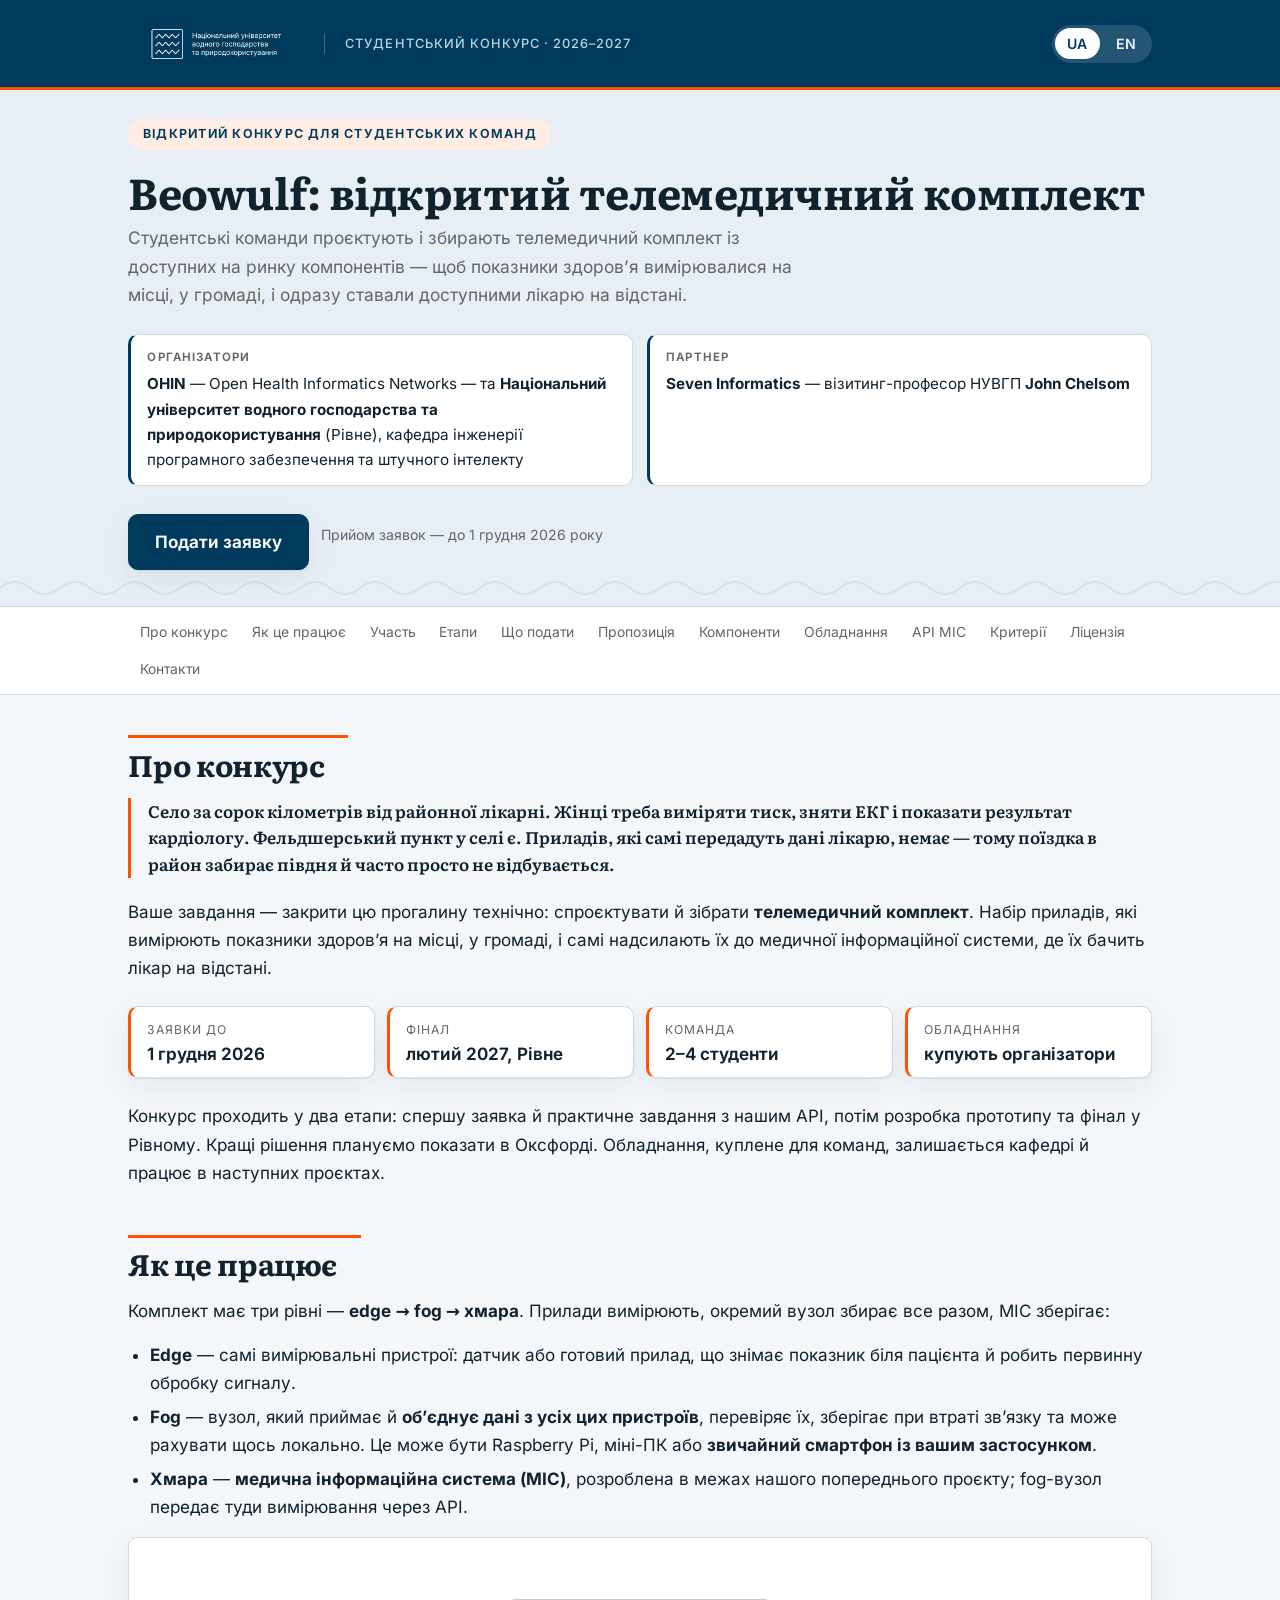
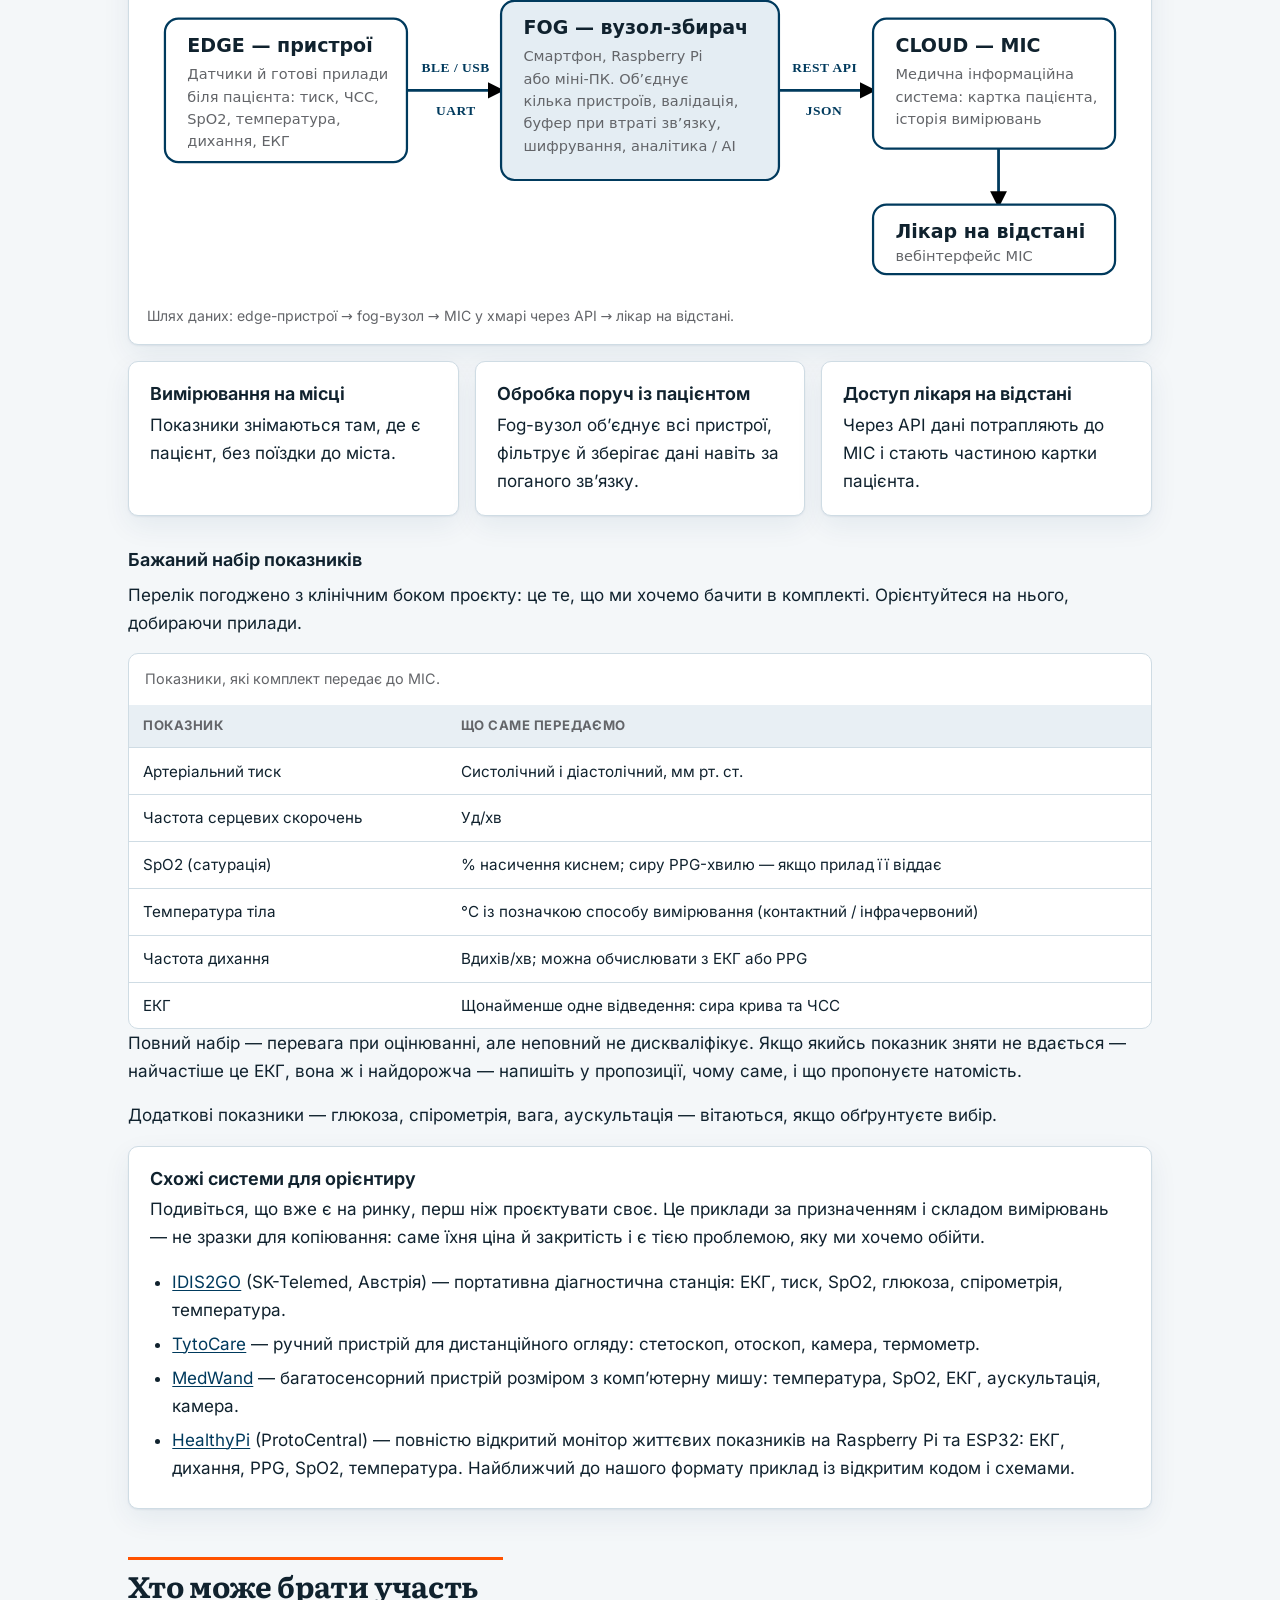
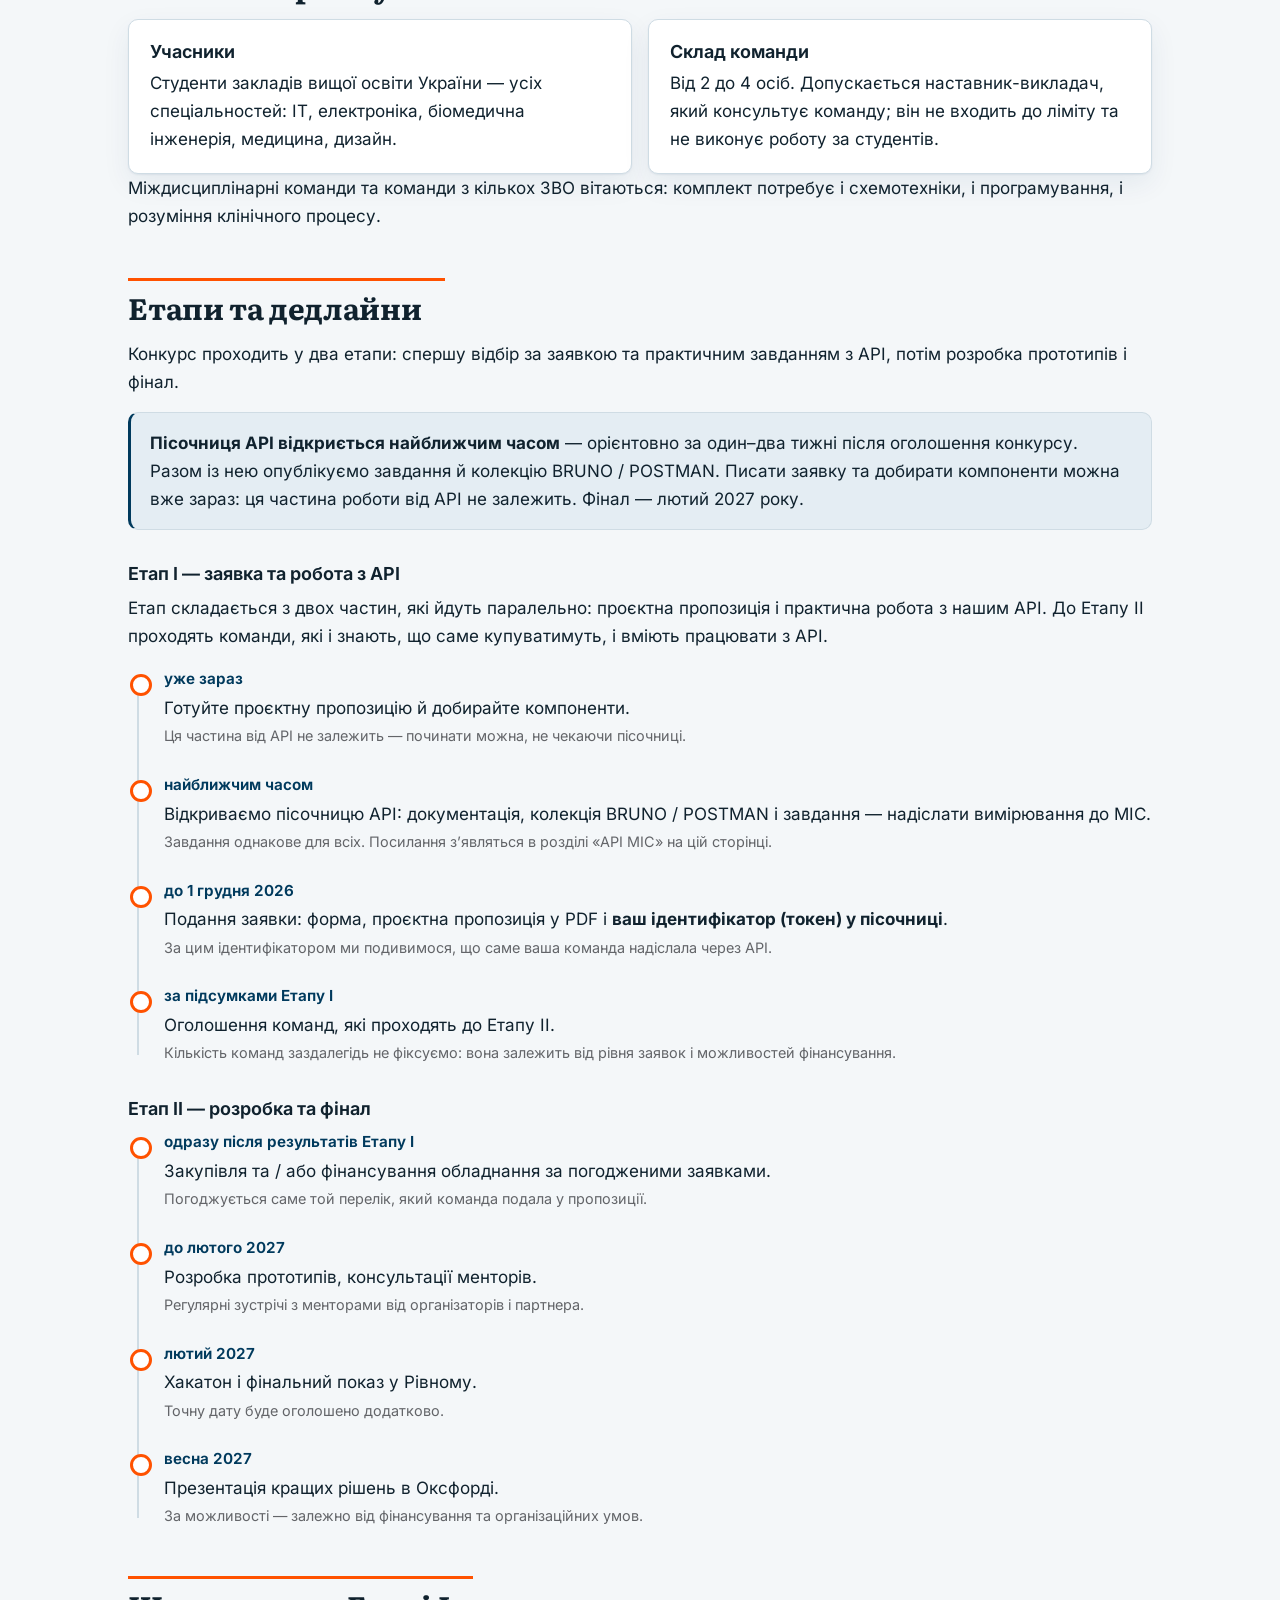
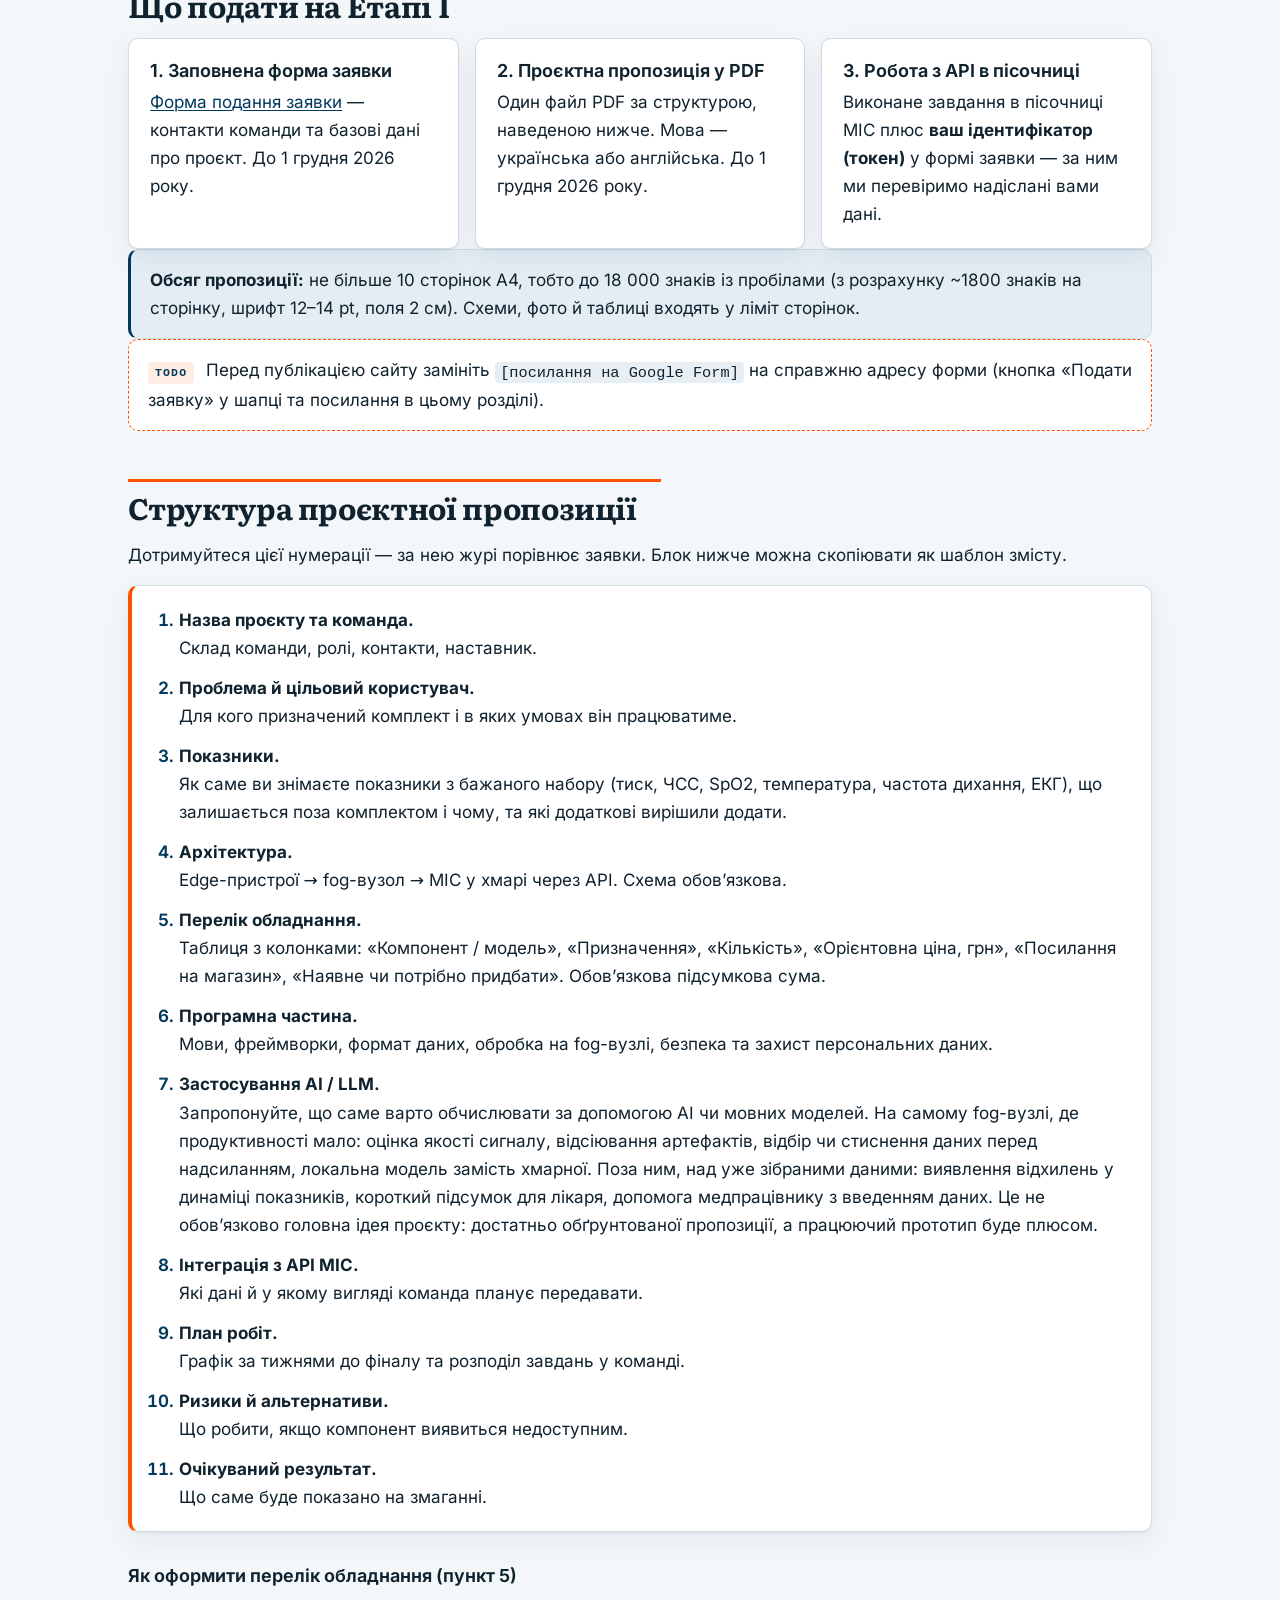
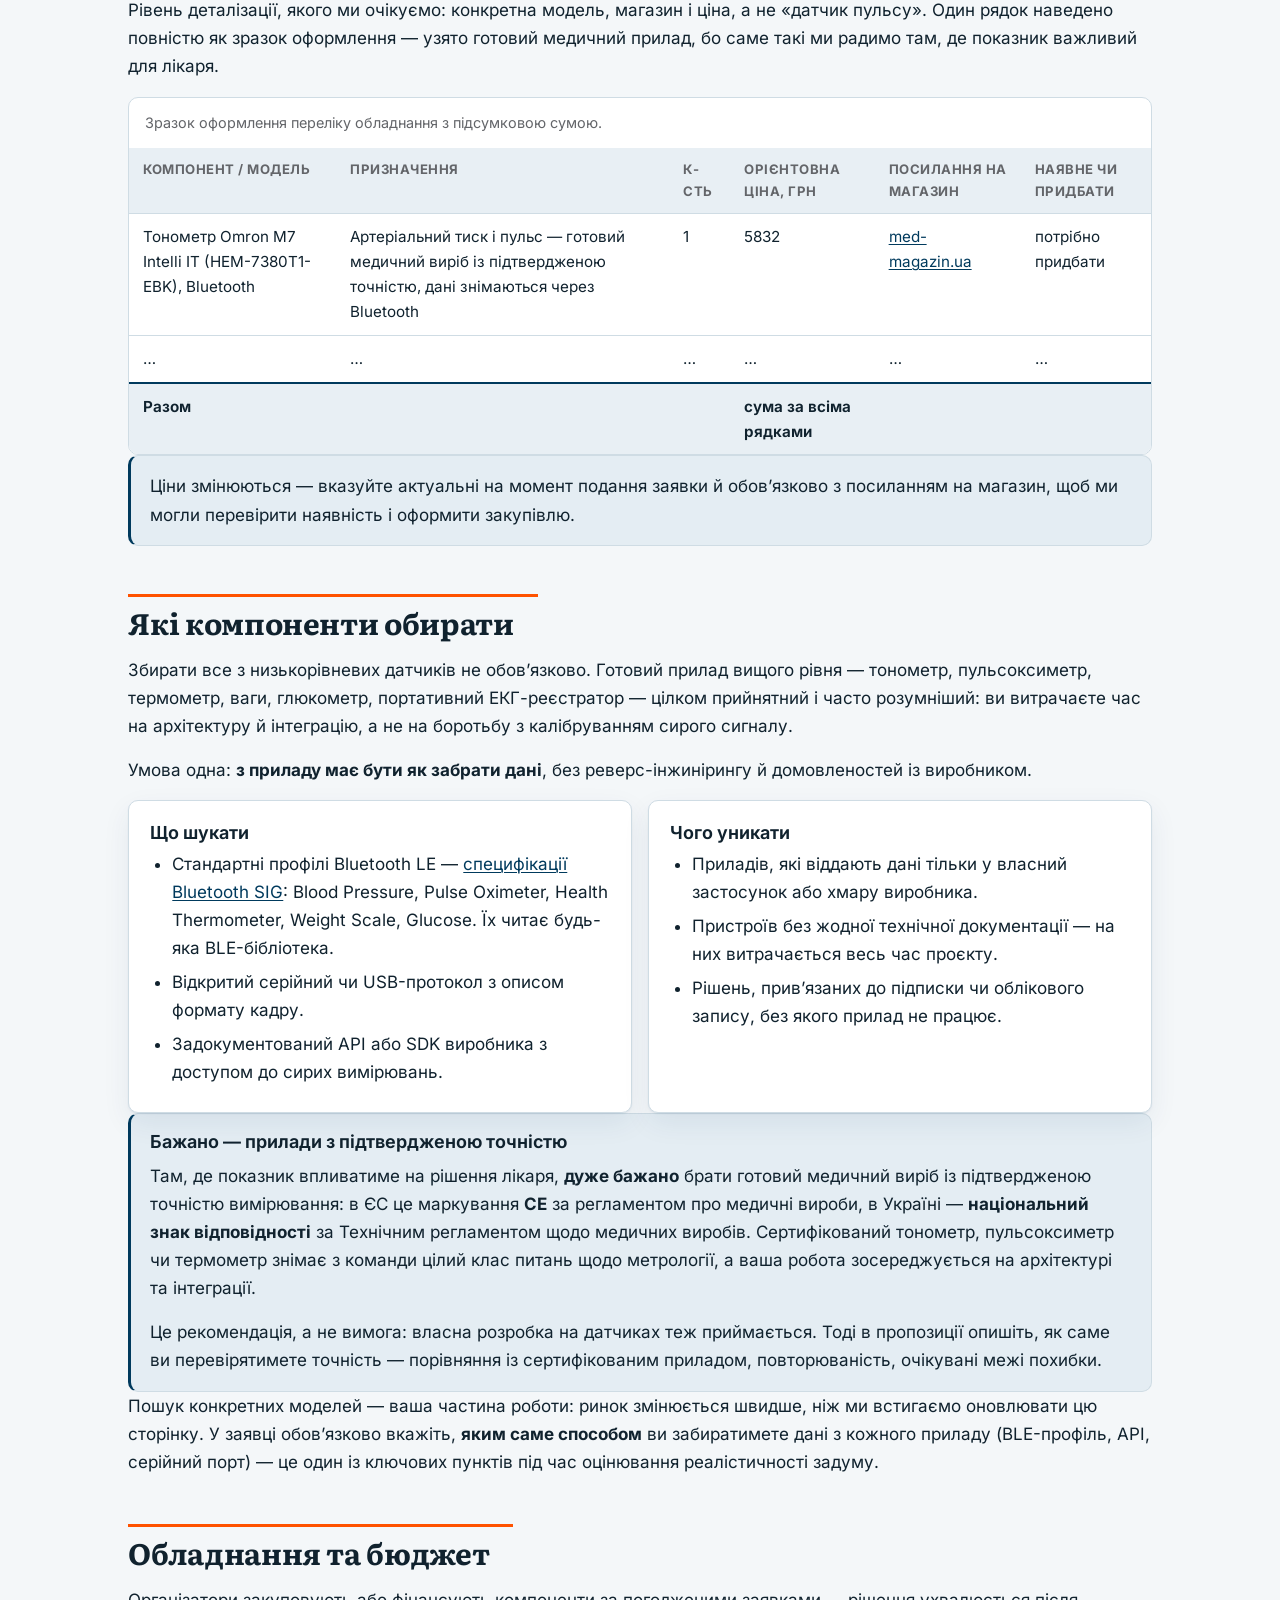
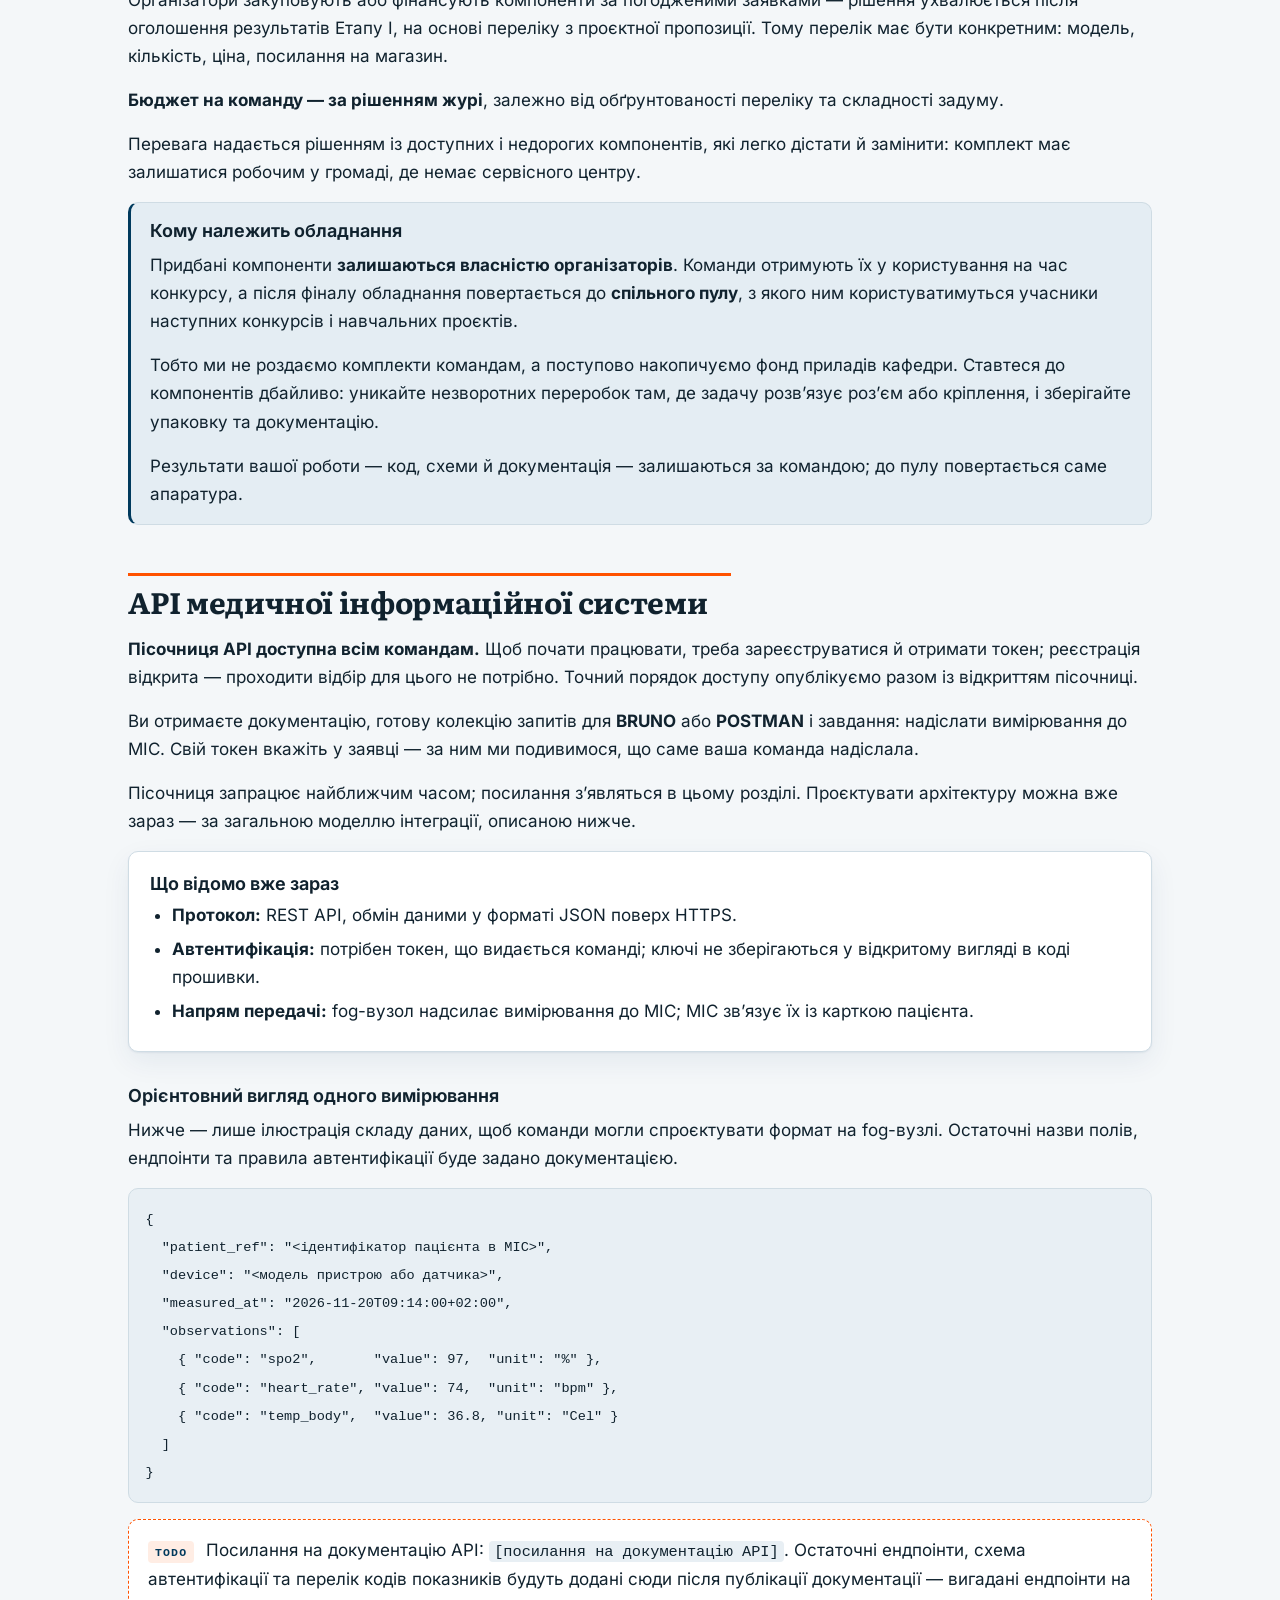
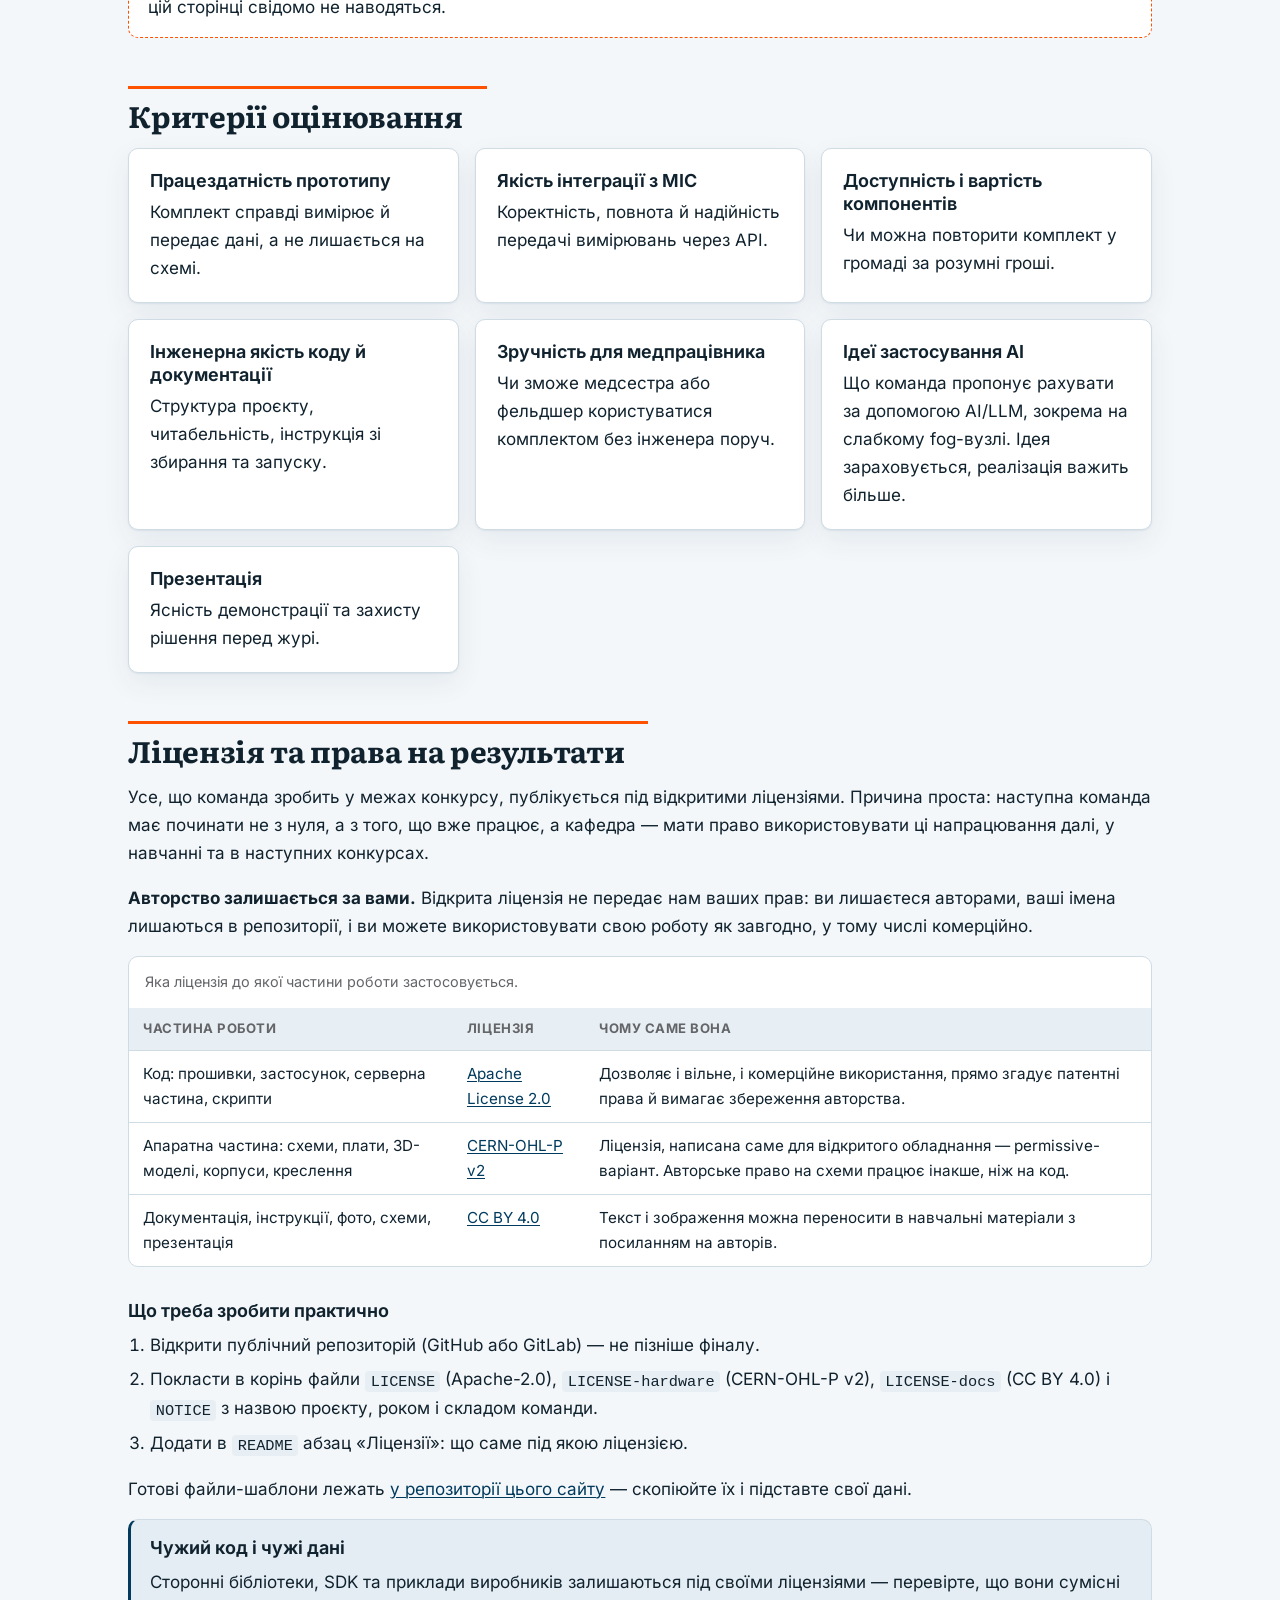
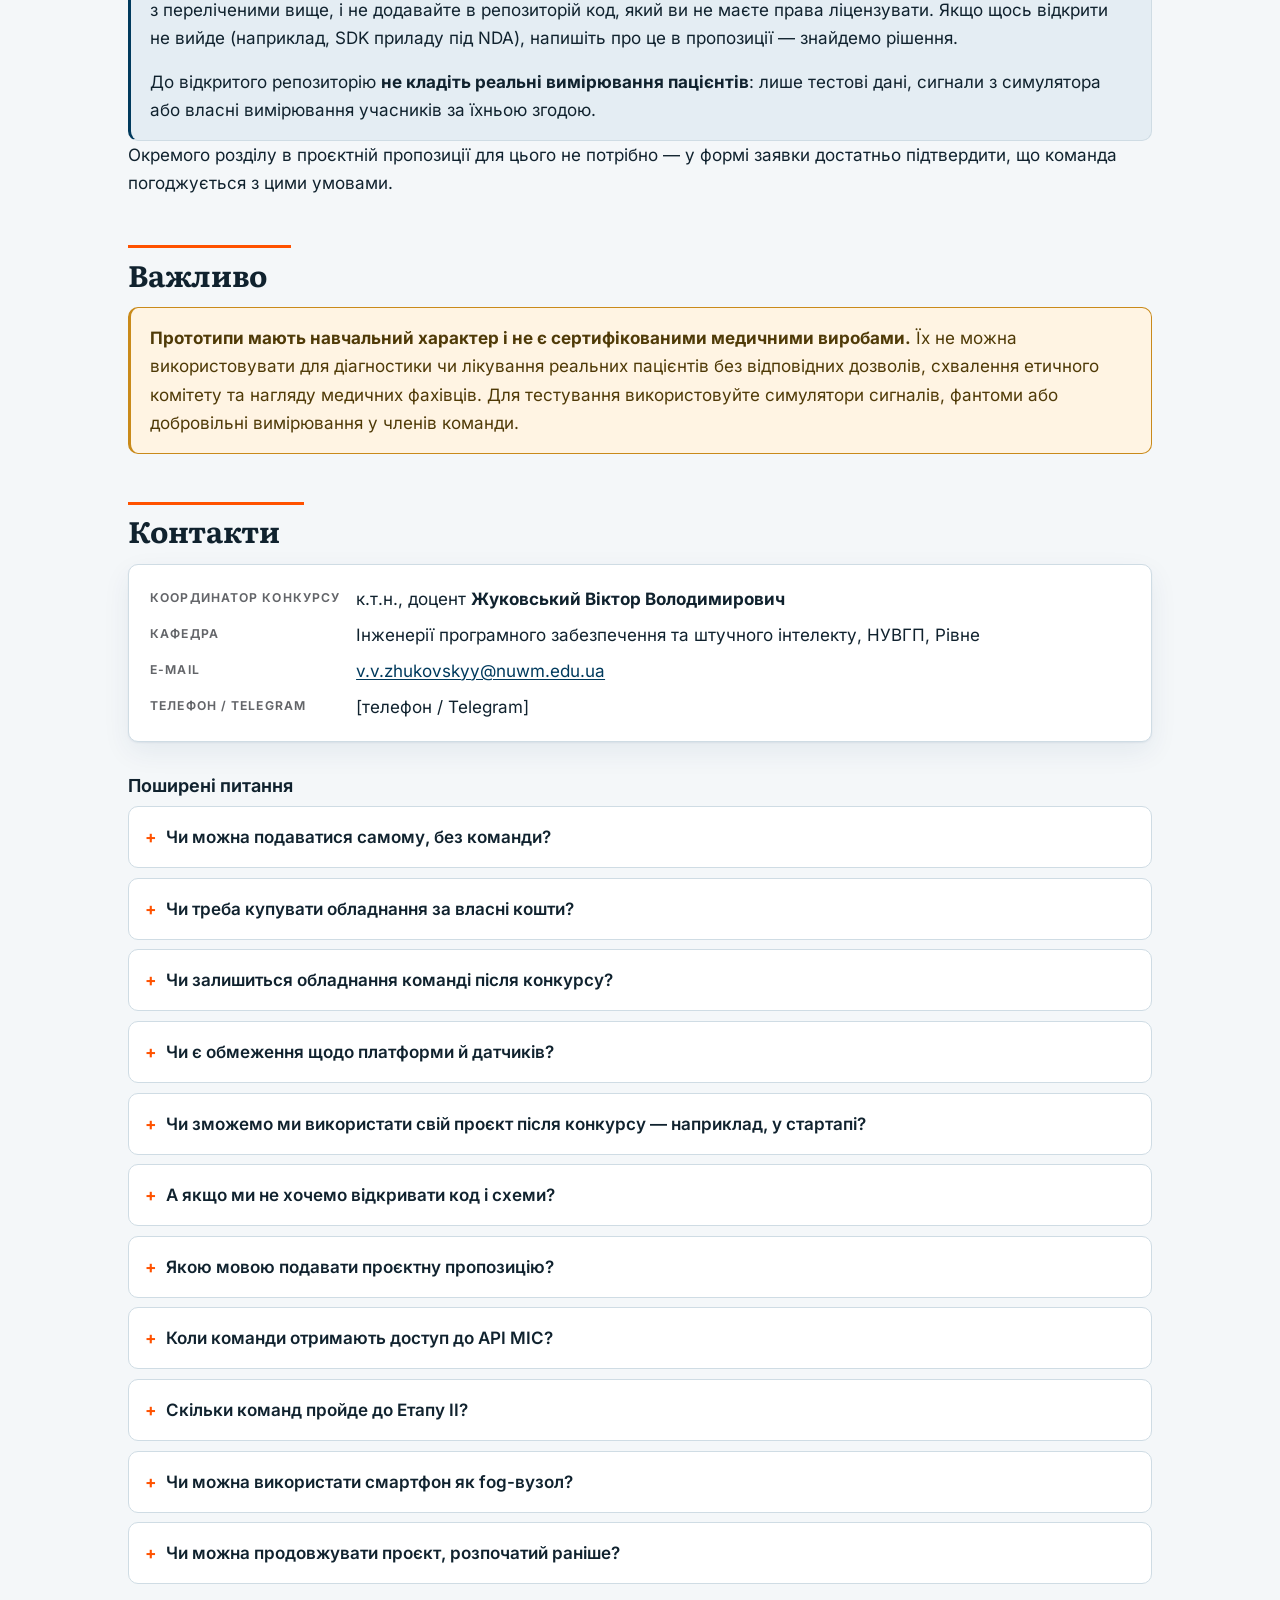
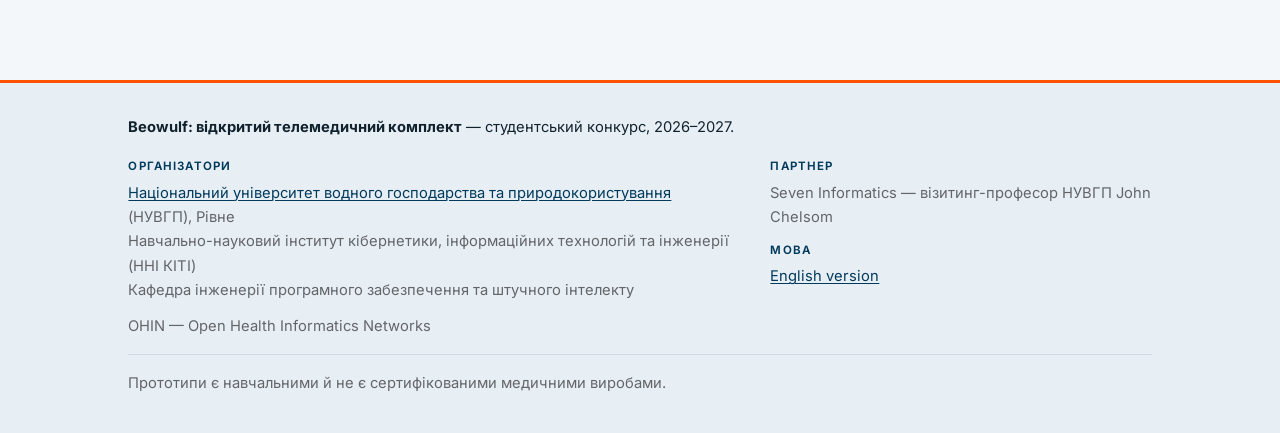
==== commit df593ed7: "Drop the example-component lists The named parts (ESP32, MAX30102, AD8232, MLX90614) steered teams t" ====
--- a/index.html
+++ b/index.html
@@ -395,31 +395,6 @@
     <p>Це рекомендація, а не вимога: власна розробка на датчиках теж приймається. Тоді в пропозиції опишіть, як саме ви перевірятимете точність — порівняння із сертифікованим приладом, повторюваність, очікувані межі похибки.</p>
   </div>
 
-  <h3>Приклади компонентів</h3>
-  <div class="grid cols-2">
-    <div class="card">
-      <h3>Обчислювальна частина</h3>
-      <ul>
-        <li>Мікроконтролери: ESP32, Arduino</li>
-        <li>Одноплатні комп’ютери: Raspberry Pi</li>
-        <li>Смартфон із власним застосунком — повноцінний fog-вузол: BLE, екран і живлення вже є, лишається написати застосунок, який збирає дані з приладів і надсилає їх на сервер</li>
-      </ul>
-    </div>
-    <div class="card">
-      <h3>Вимірювальна частина</h3>
-      <ul>
-        <li>MAX30102 — пульс і SpO2</li>
-        <li>AD8232 — ЕКГ</li>
-        <li>MLX90614 — температура</li>
-        <li>Готові побутові медичні пристрої з Bluetooth (тонометр, глюкометр, вага)</li>
-      </ul>
-    </div>
-  </div>
-
-  <div class="note">
-    <p>Це <strong>лише приклади</strong>, а не обов’язковий перелік. Якщо ваше рішення вимагає інших датчиків або інших платформ — обґрунтуйте вибір у пропозиції.</p>
-  </div>
-
   <p>Пошук конкретних моделей — ваша частина роботи: ринок змінюється швидше, ніж ми встигаємо оновлювати цю сторінку. У заявці обов’язково вкажіть, <strong>яким саме способом</strong> ви забиратимете дані з кожного приладу (BLE-профіль, API, серійний порт) — це один із ключових пунктів під час оцінювання реалістичності задуму.</p>
 </section>
 
@@ -593,8 +568,8 @@
       <p>Ні. Закуплені компоненти належать організаторам і після фіналу повертаються до спільного пулу обладнання, який використовуватимуть учасники наступних конкурсів і навчальних проєктів. Команда отримує їх у користування на час конкурсу. Власні компоненти, які ви внесли до заявки як наявні, звісно, залишаються вашими.</p>
     </details>
     <details>
-      <summary>Чи обов’язково використовувати саме ESP32, Raspberry Pi та перелічені датчики?</summary>
-      <p>Ні, це приклади типових компонентів. Можна брати будь-які доступні рішення, включно з готовими приладами вищого рівня, — головне, щоб із приладу можна було забрати дані відкритим або задокументованим способом, і щоб вибір був обґрунтований, а комплект можна було відтворити.</p>
+      <summary>Чи є обмеження щодо платформи й датчиків?</summary>
+      <p>Ні. Можна брати будь-які доступні рішення — від мікроконтролера з окремими датчиками до готових приладів вищого рівня. Головне, щоб із приладу можна було забрати дані відкритим або задокументованим способом, щоб вибір був обґрунтований, а комплект можна було відтворити.</p>
     </details>
     <details>
       <summary>Чи зможемо ми використати свій проєкт після конкурсу — наприклад, у стартапі?</summary>
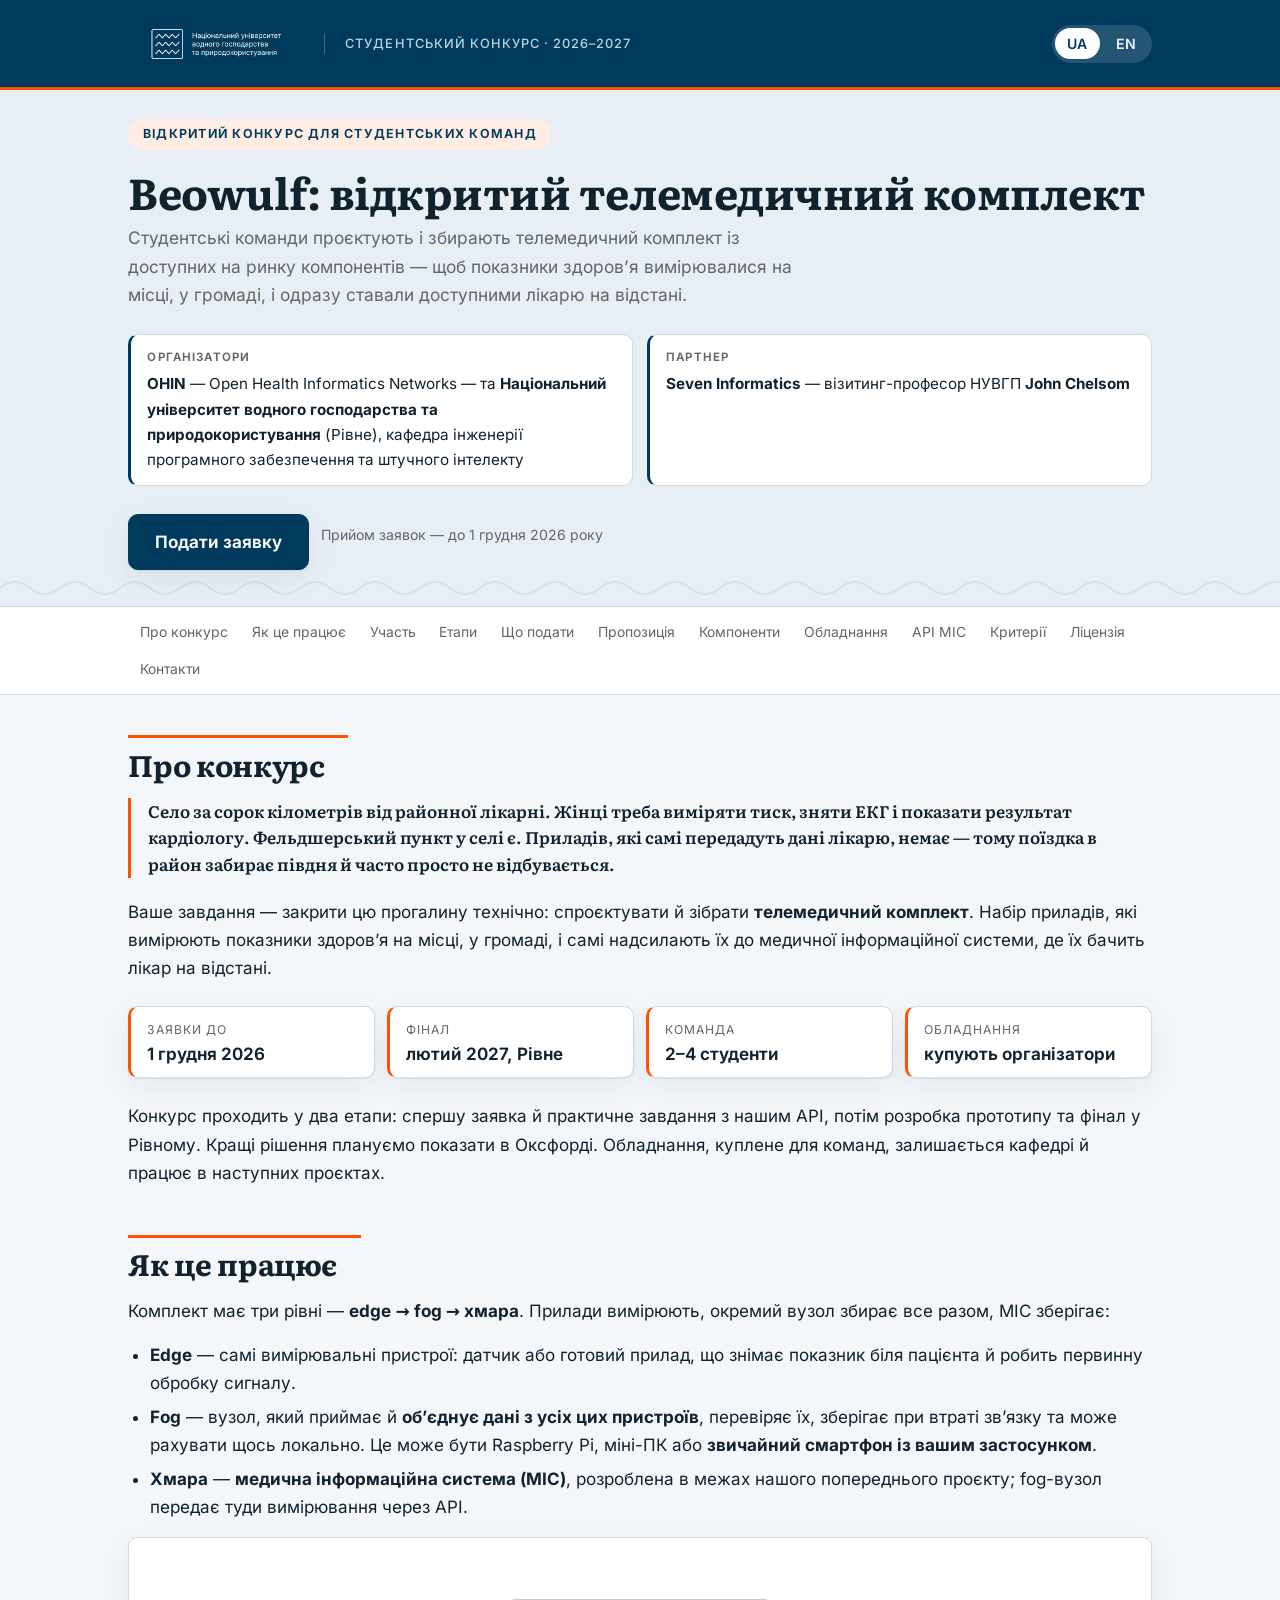
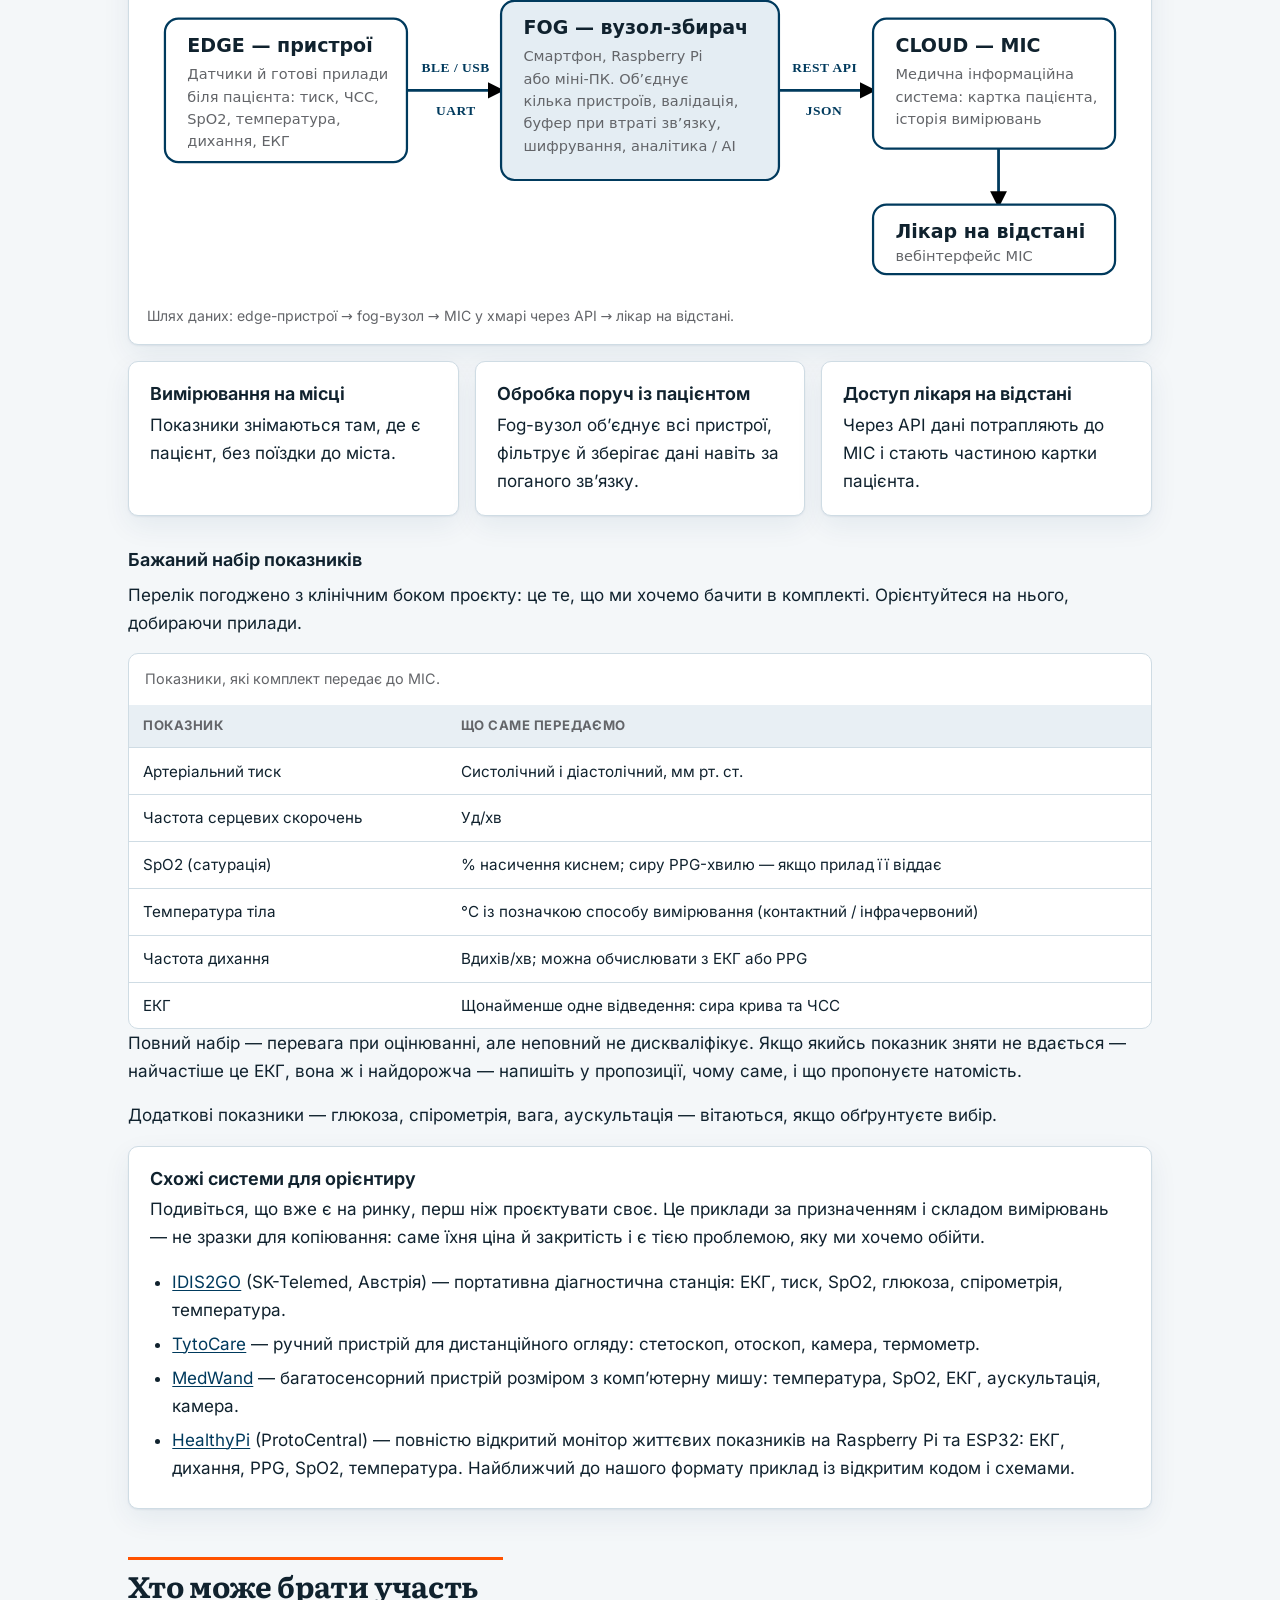
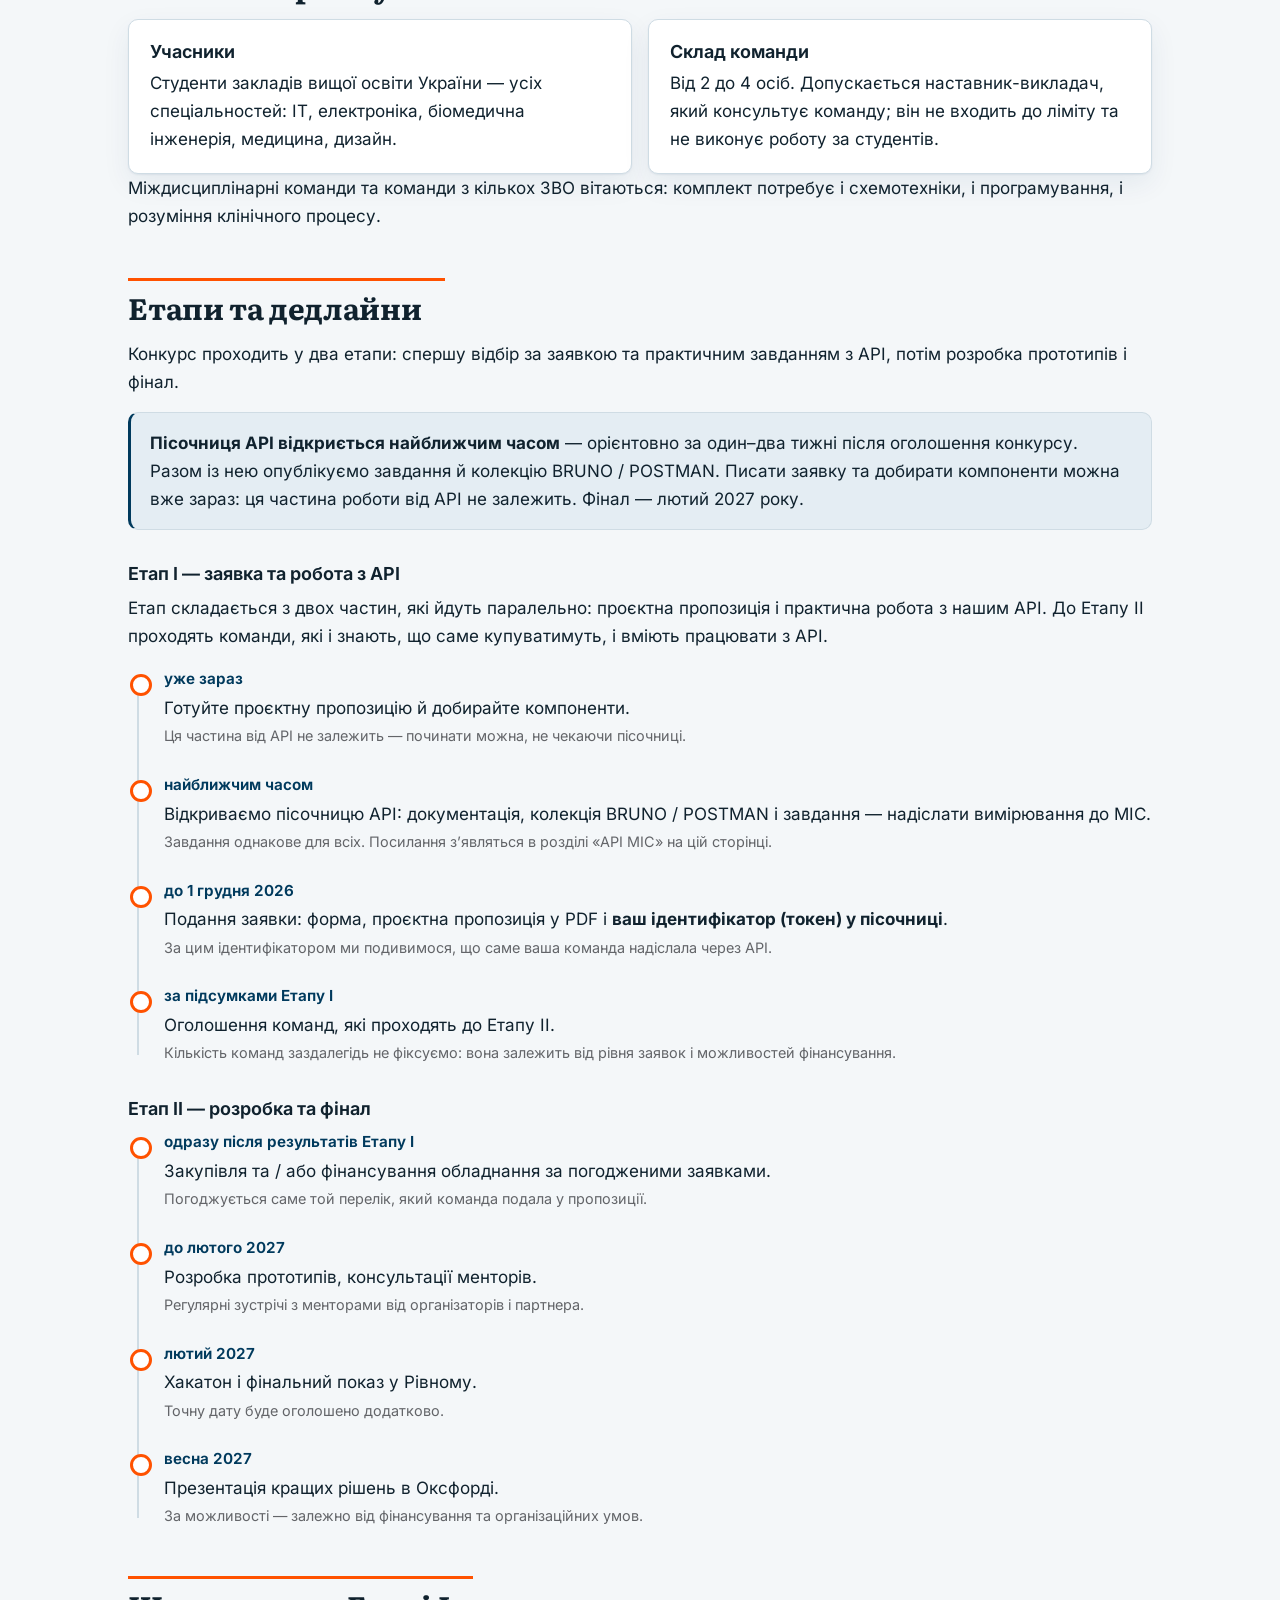
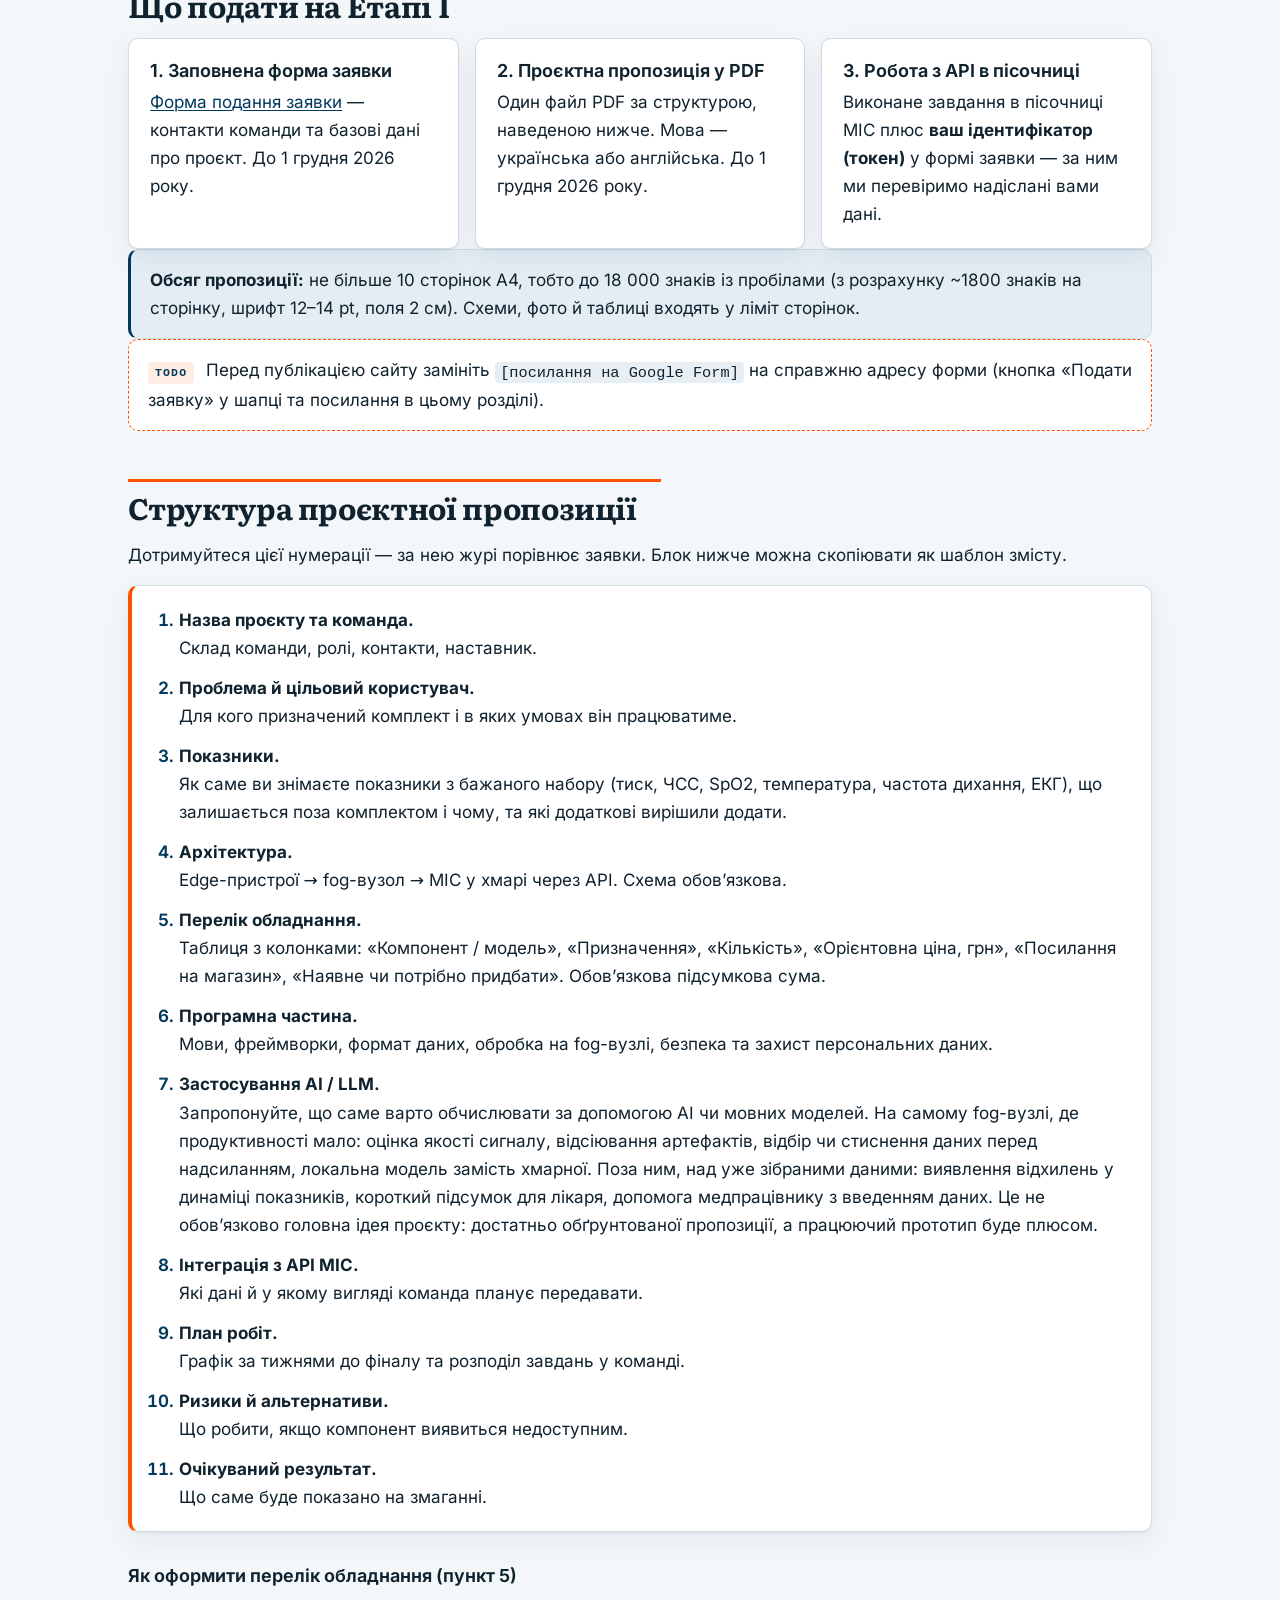
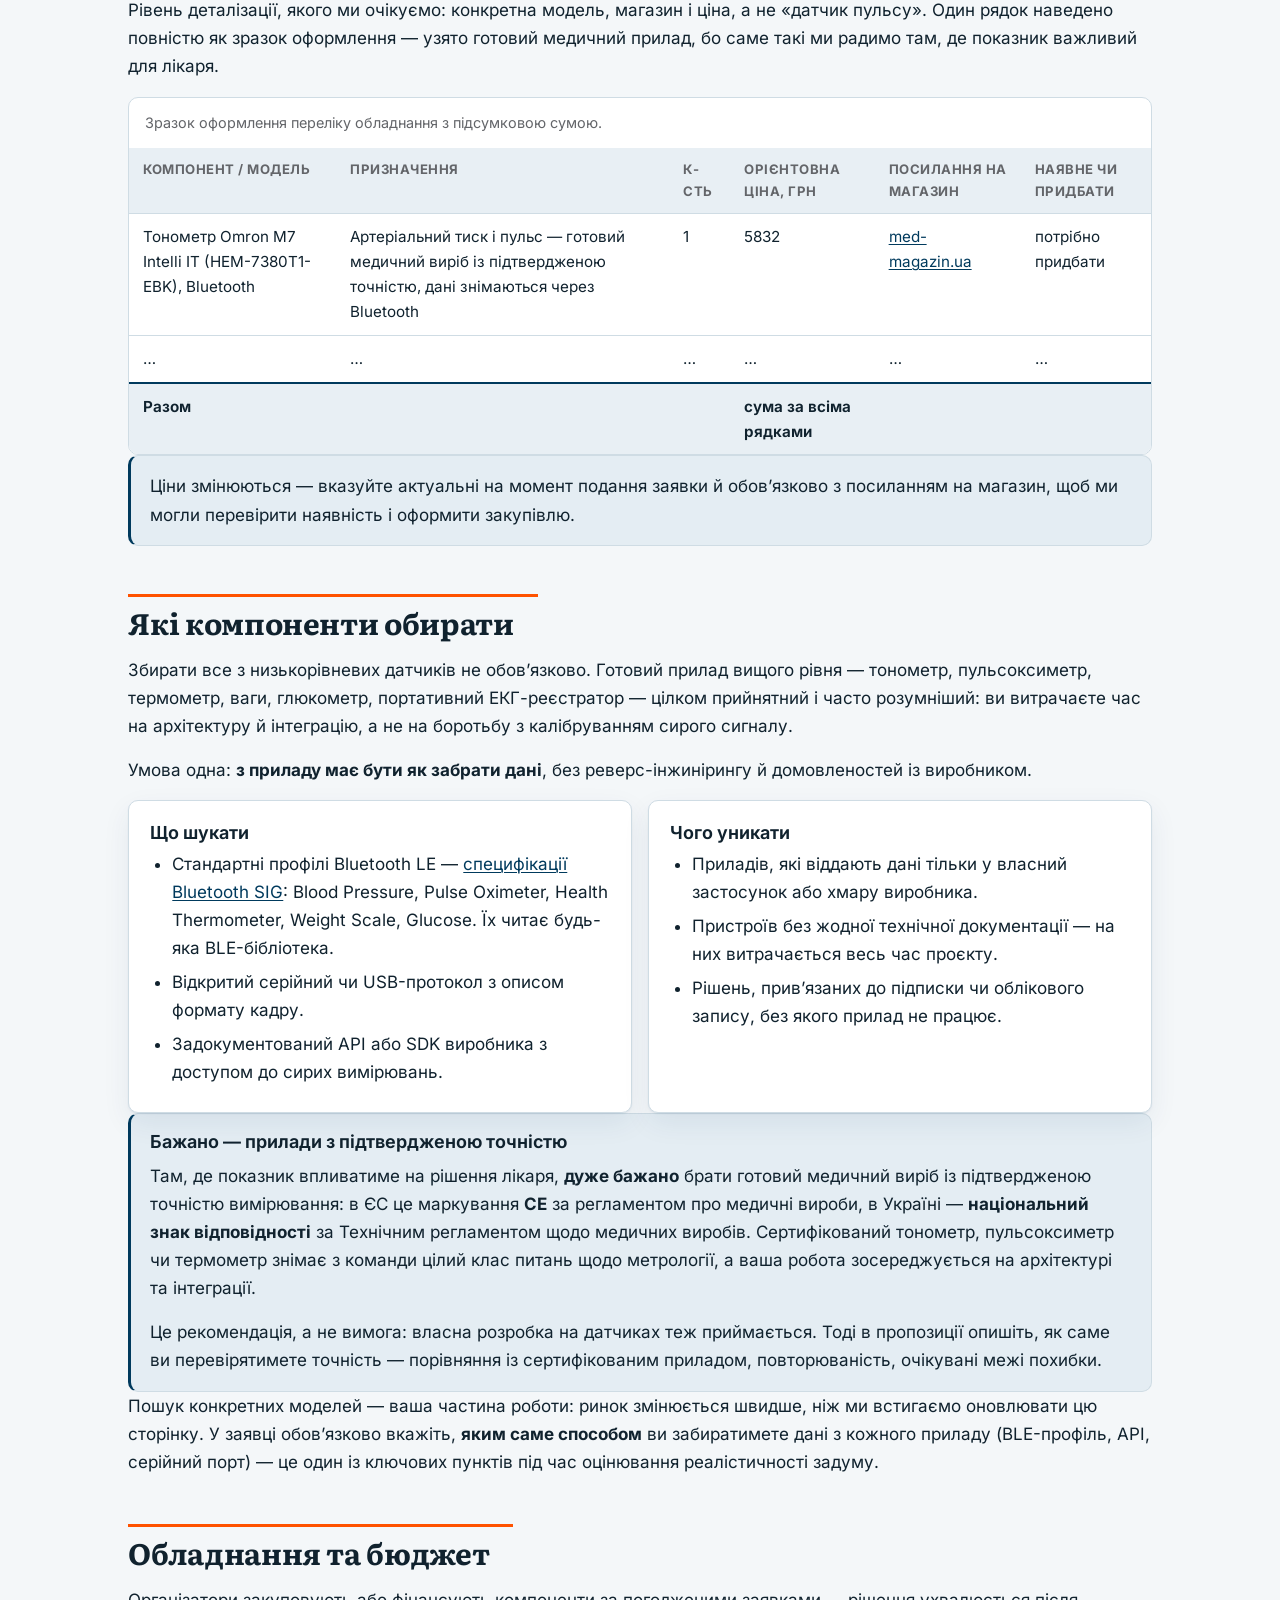
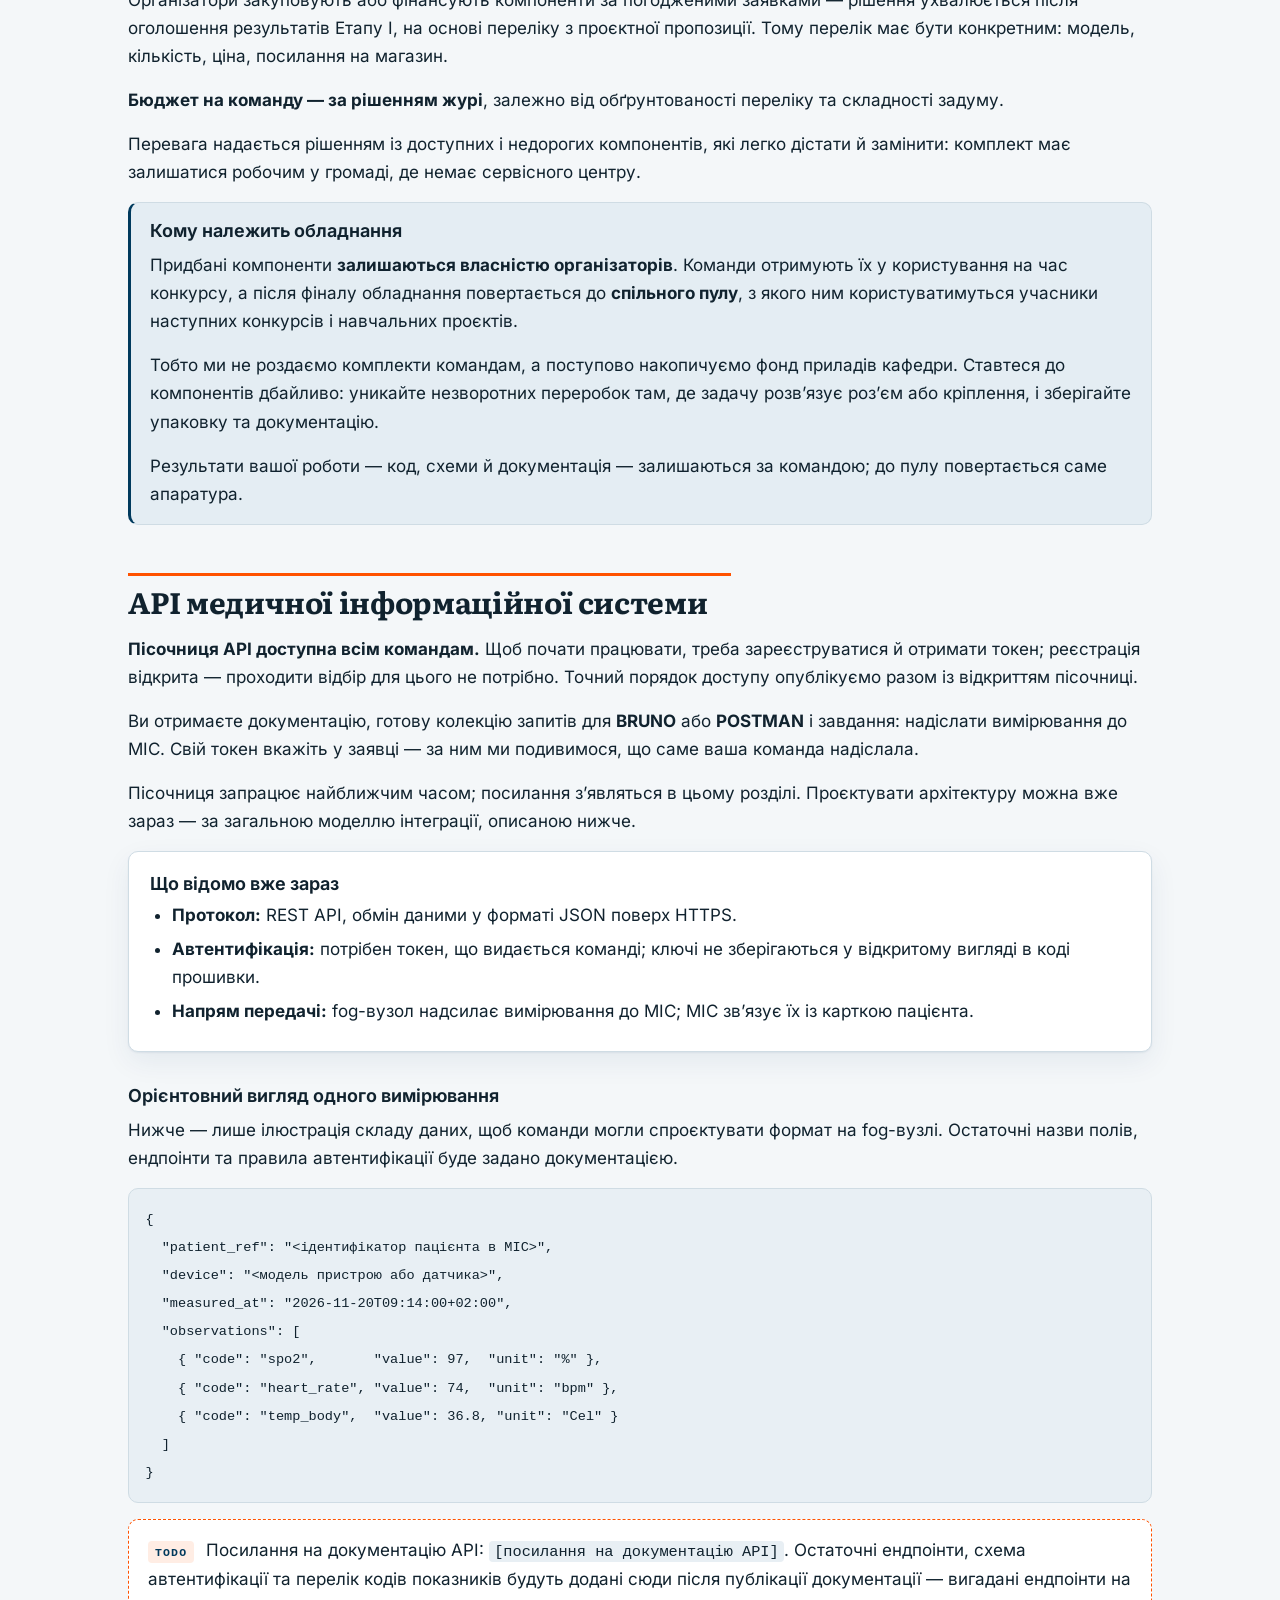
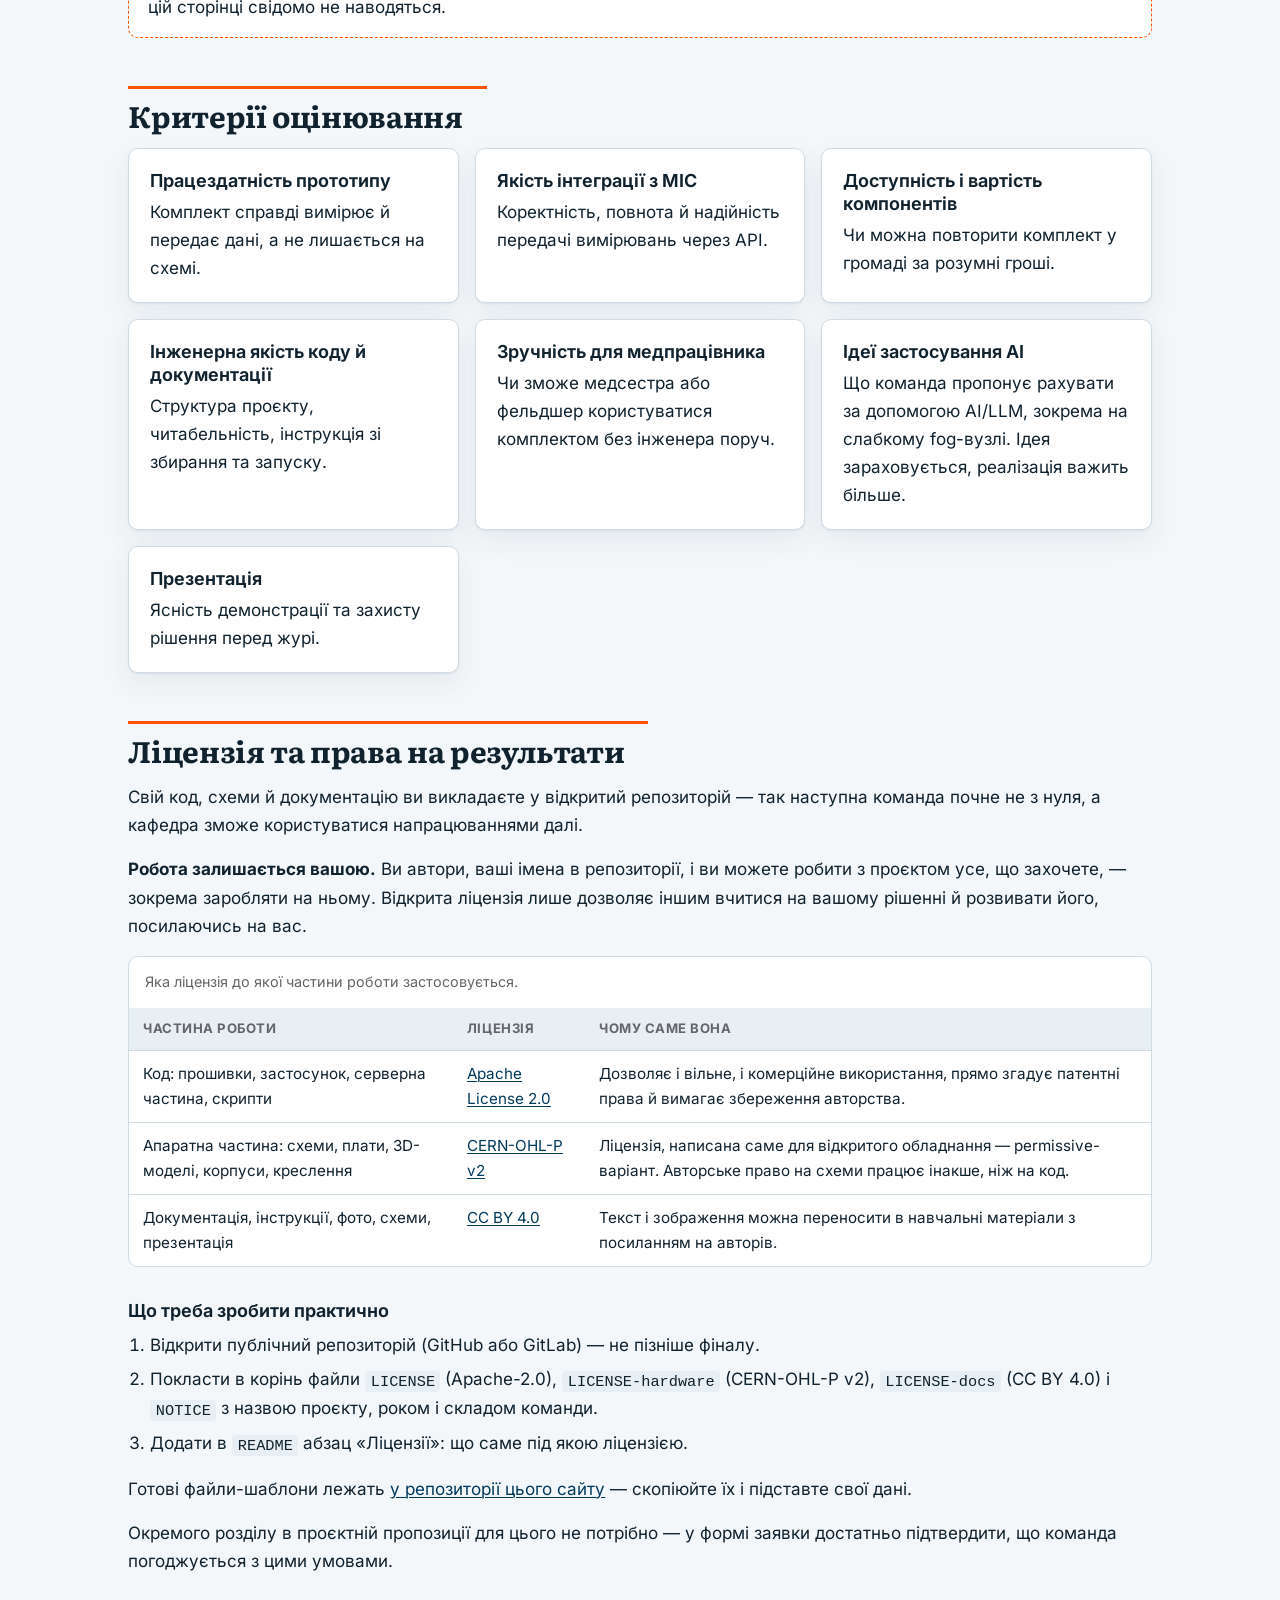
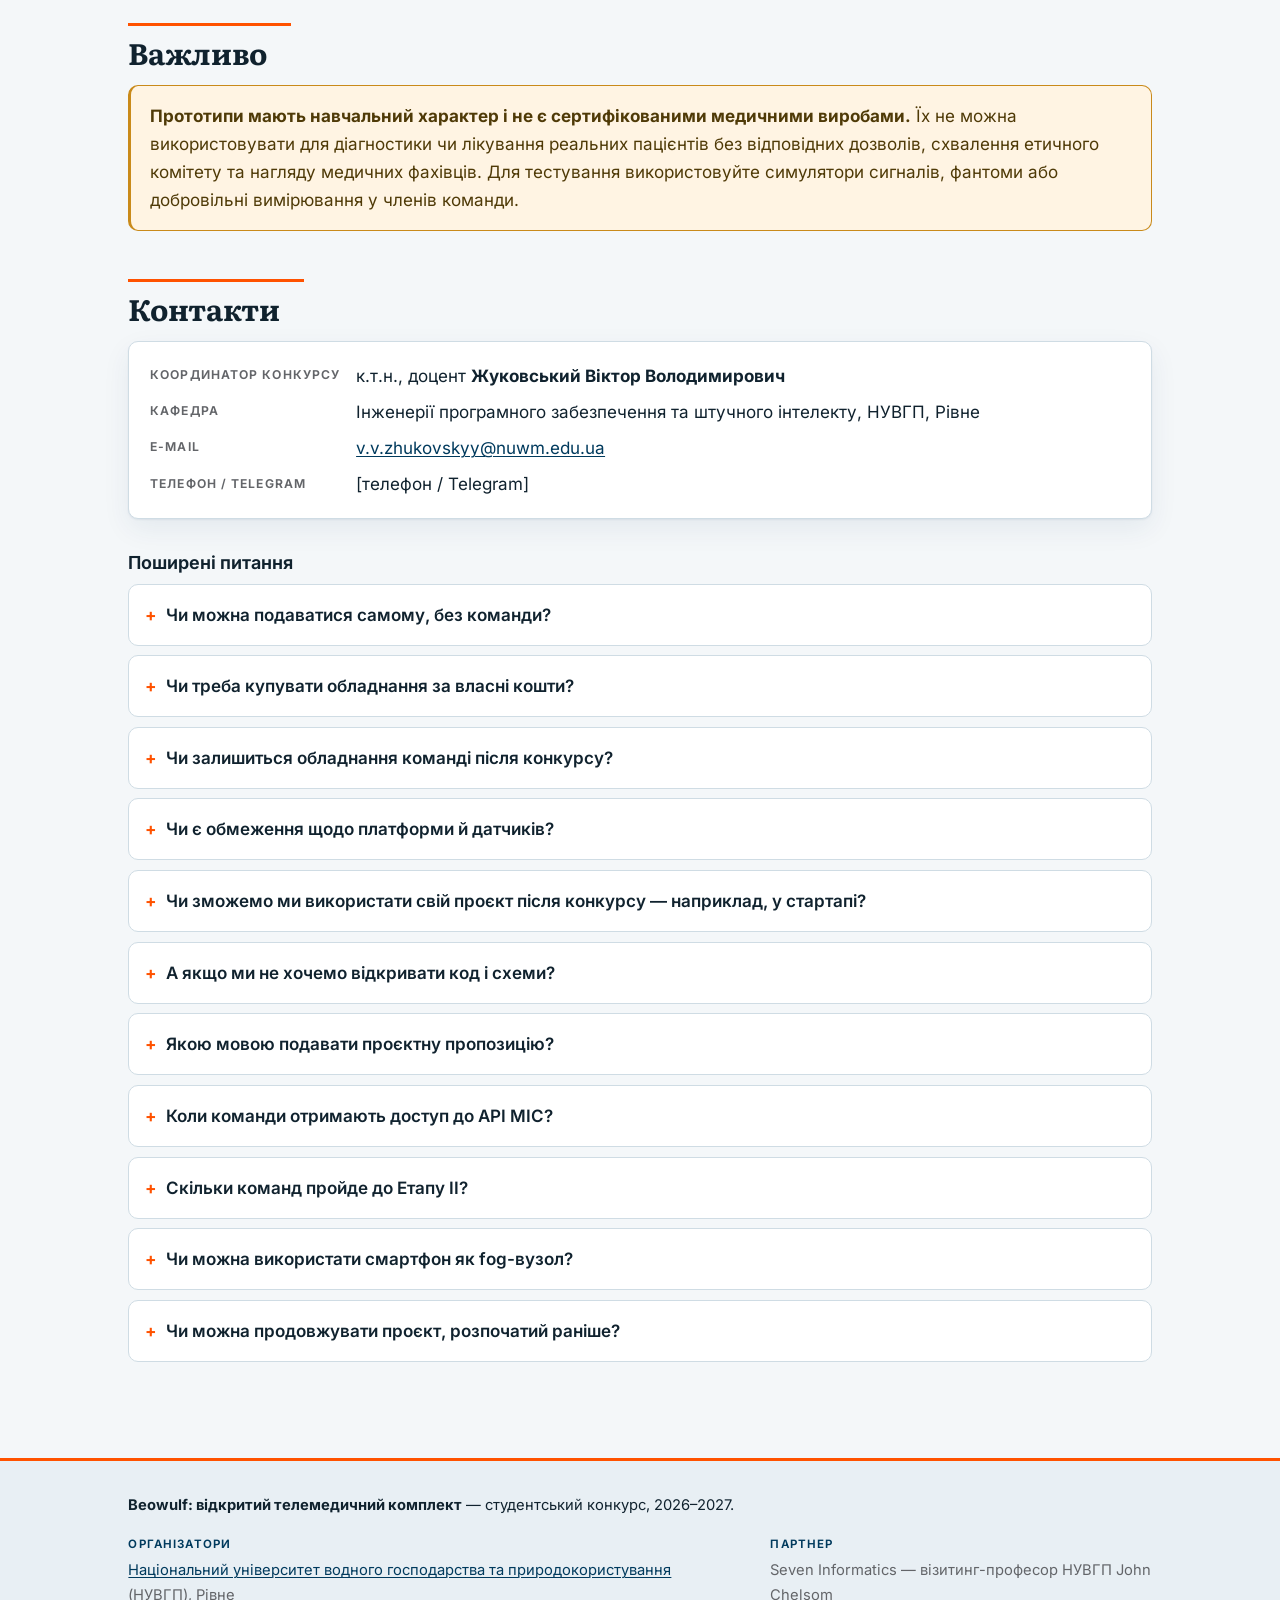
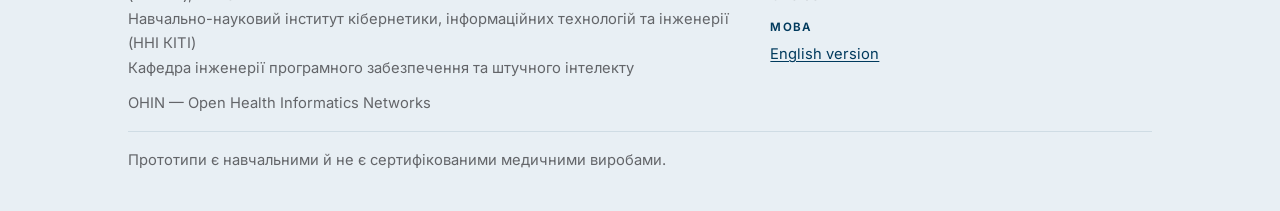
==== commit 0aaff6b4: "Make the licensing section easier to read Rewrite the opening of the licensing section in plainer wo" ====
--- a/index.html
+++ b/index.html
@@ -481,8 +481,8 @@
 
 <section id="license" aria-labelledby="license-h">
   <h2 id="license-h">Ліцензія та права на результати</h2>
-  <p>Усе, що команда зробить у межах конкурсу, публікується під відкритими ліцензіями. Причина проста: наступна команда має починати не з нуля, а з того, що вже працює, а кафедра — мати право використовувати ці напрацювання далі, у навчанні та в наступних конкурсах.</p>
-  <p><strong>Авторство залишається за вами.</strong> Відкрита ліцензія не передає нам ваших прав: ви лишаєтеся авторами, ваші імена лишаються в репозиторії, і ви можете використовувати свою роботу як завгодно, у тому числі комерційно.</p>
+  <p>Свій код, схеми й документацію ви викладаєте у відкритий репозиторій — так наступна команда почне не з нуля, а кафедра зможе користуватися напрацюваннями далі.</p>
+  <p><strong>Робота залишається вашою.</strong> Ви автори, ваші імена в репозиторії, і ви можете робити з проєктом усе, що захочете, — зокрема заробляти на ньому. Відкрита ліцензія лише дозволяє іншим вчитися на вашому рішенні й розвивати його, посилаючись на вас.</p>
 
   <div class="table-scroll">
     <table>
@@ -521,12 +521,6 @@
     <li>Додати в <code>README</code> абзац «Ліцензії»: що саме під якою ліцензією.</li>
   </ol>
   <p>Готові файли-шаблони лежать <a href="https://github.com/zhukovskyy/beowulf-2026" rel="noopener">у репозиторії цього сайту</a> — скопіюйте їх і підставте свої дані.</p>
-
-  <div class="note">
-    <h3>Чужий код і чужі дані</h3>
-    <p>Сторонні бібліотеки, SDK та приклади виробників залишаються під своїми ліцензіями — перевірте, що вони сумісні з переліченими вище, і не додавайте в репозиторій код, який ви не маєте права ліцензувати. Якщо щось відкрити не вийде (наприклад, SDK приладу під NDA), напишіть про це в пропозиції — знайдемо рішення.</p>
-    <p>До відкритого репозиторію <strong>не кладіть реальні вимірювання пацієнтів</strong>: лише тестові дані, сигнали з симулятора або власні вимірювання учасників за їхньою згодою.</p>
-  </div>
 
   <p>Окремого розділу в проєктній пропозиції для цього не потрібно — у формі заявки достатньо підтвердити, що команда погоджується з цими умовами.</p>
 </section>
@@ -577,7 +571,7 @@
     </details>
     <details>
       <summary>А якщо ми не хочемо відкривати код і схеми?</summary>
-      <p>Тоді цей конкурс не підходить: публікація результатів під відкритими ліцензіями — одна з умов участі. Якщо конкретна частина роботи не може бути відкрита через чужі права (наприклад, SDK приладу під NDA), напишіть про це в пропозиції — розглянемо окремо.</p>
+      <p>Відкритий репозиторій — одна з умов участі, тож без цього не вийде. Але відкритий не означає нічий: ви лишаєтеся авторами й можете використовувати свою роботу далі, зокрема комерційно. Якщо якась частина не може бути відкрита через чужі права — наприклад, SDK приладу під NDA — напишіть про це в пропозиції, розглянемо окремо.</p>
     </details>
     <details>
       <summary>Якою мовою подавати проєктну пропозицію?</summary>
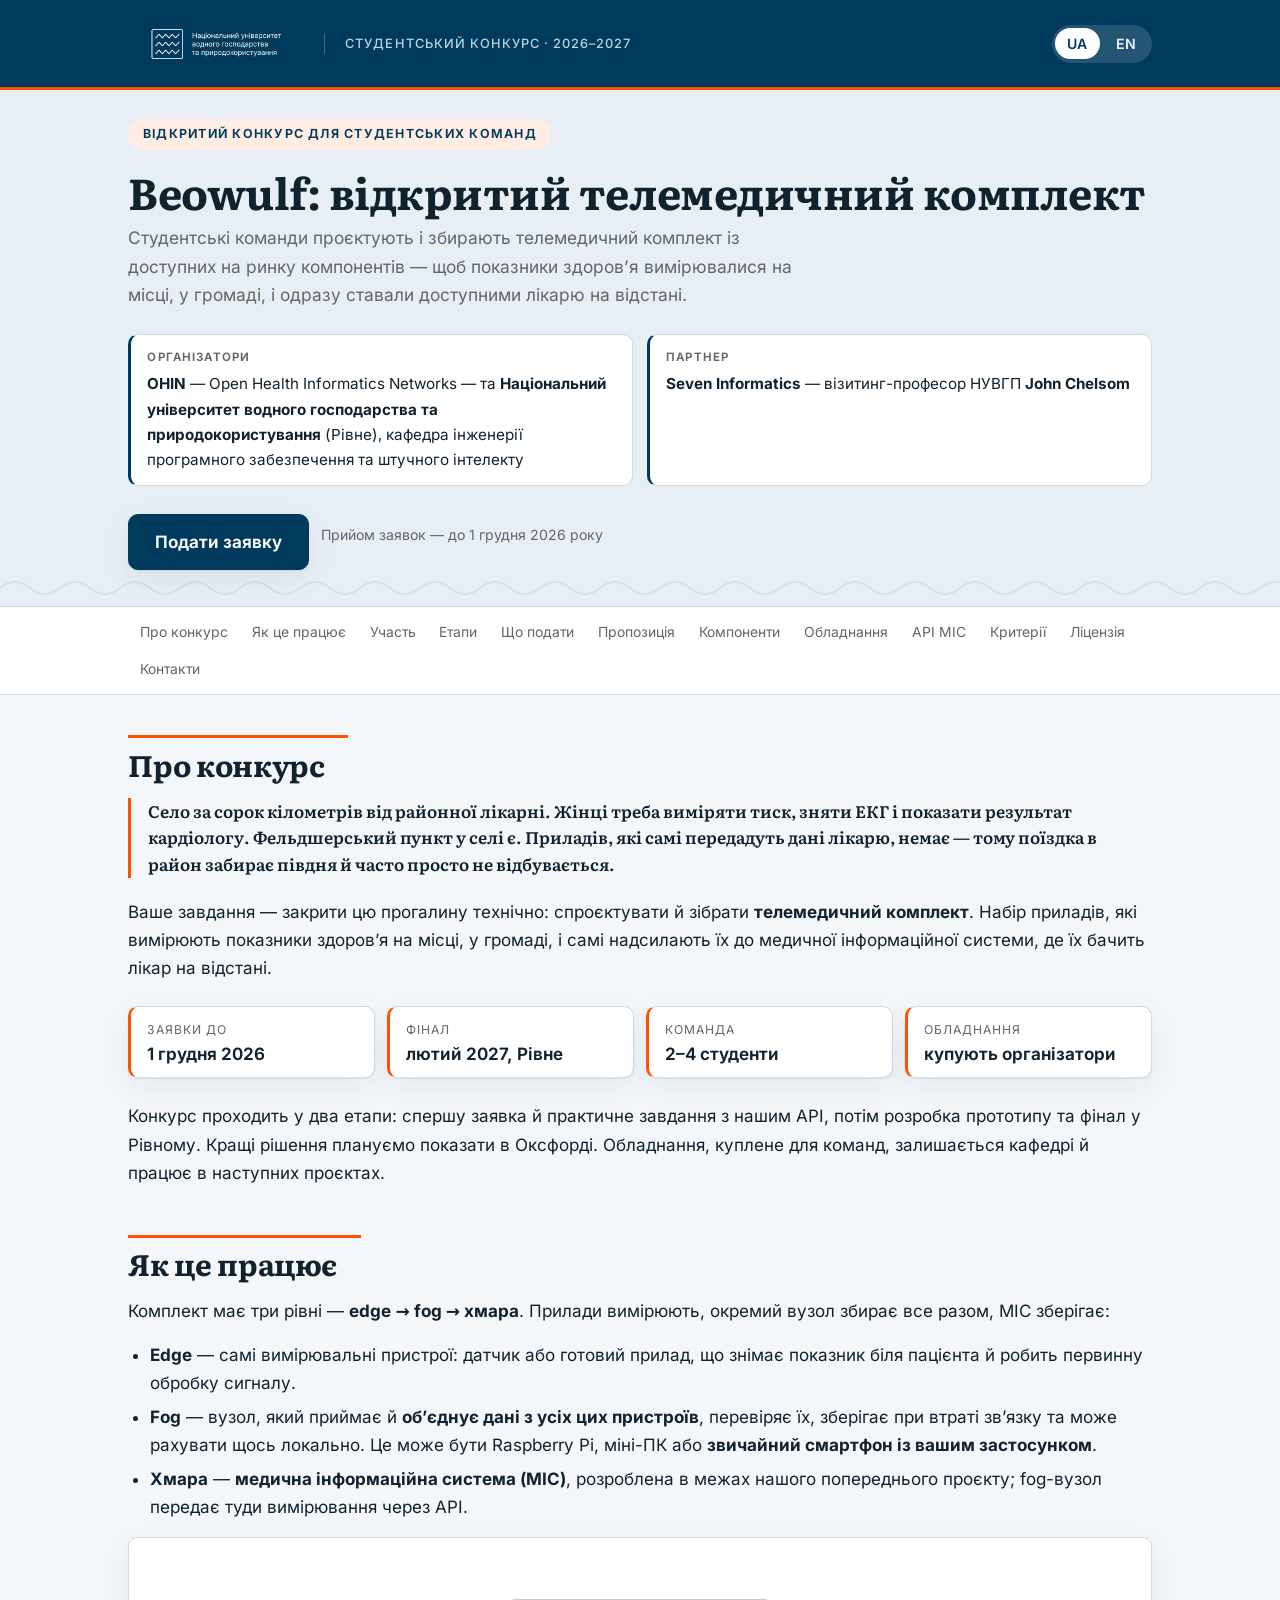
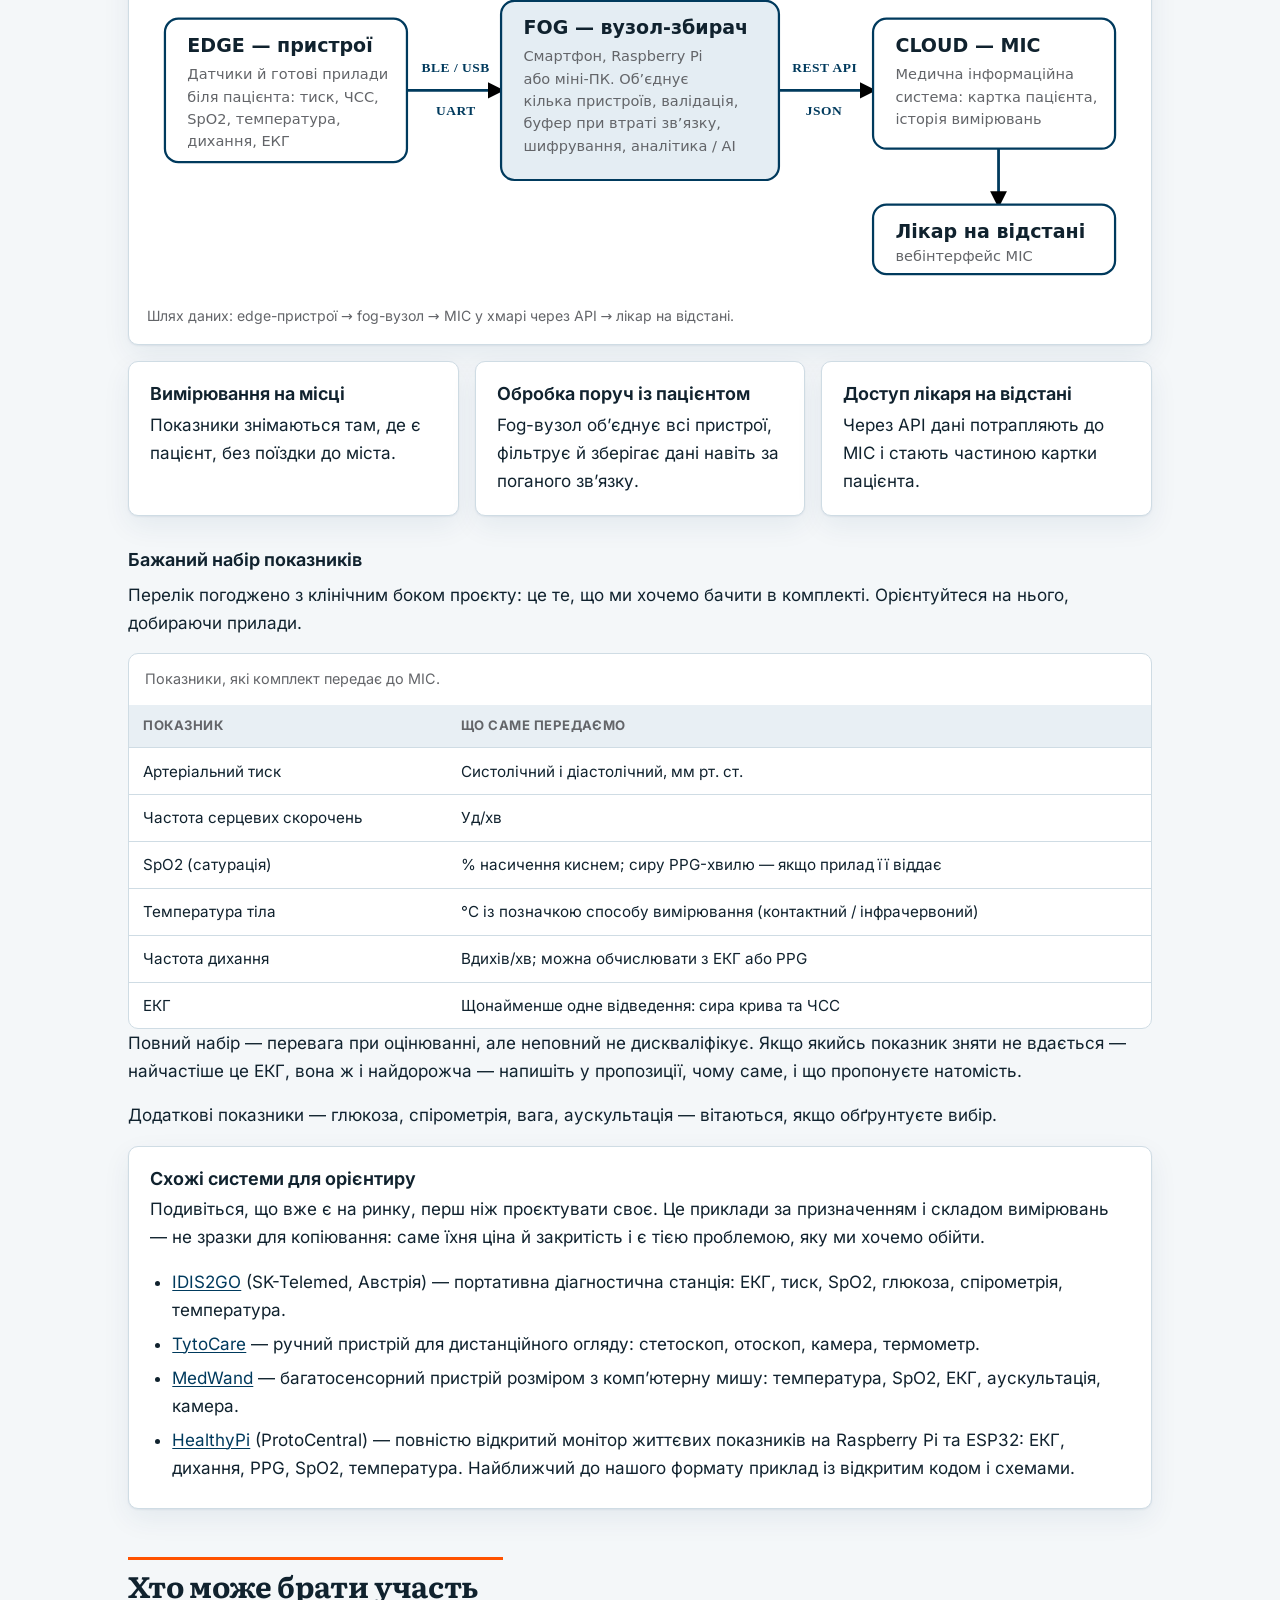
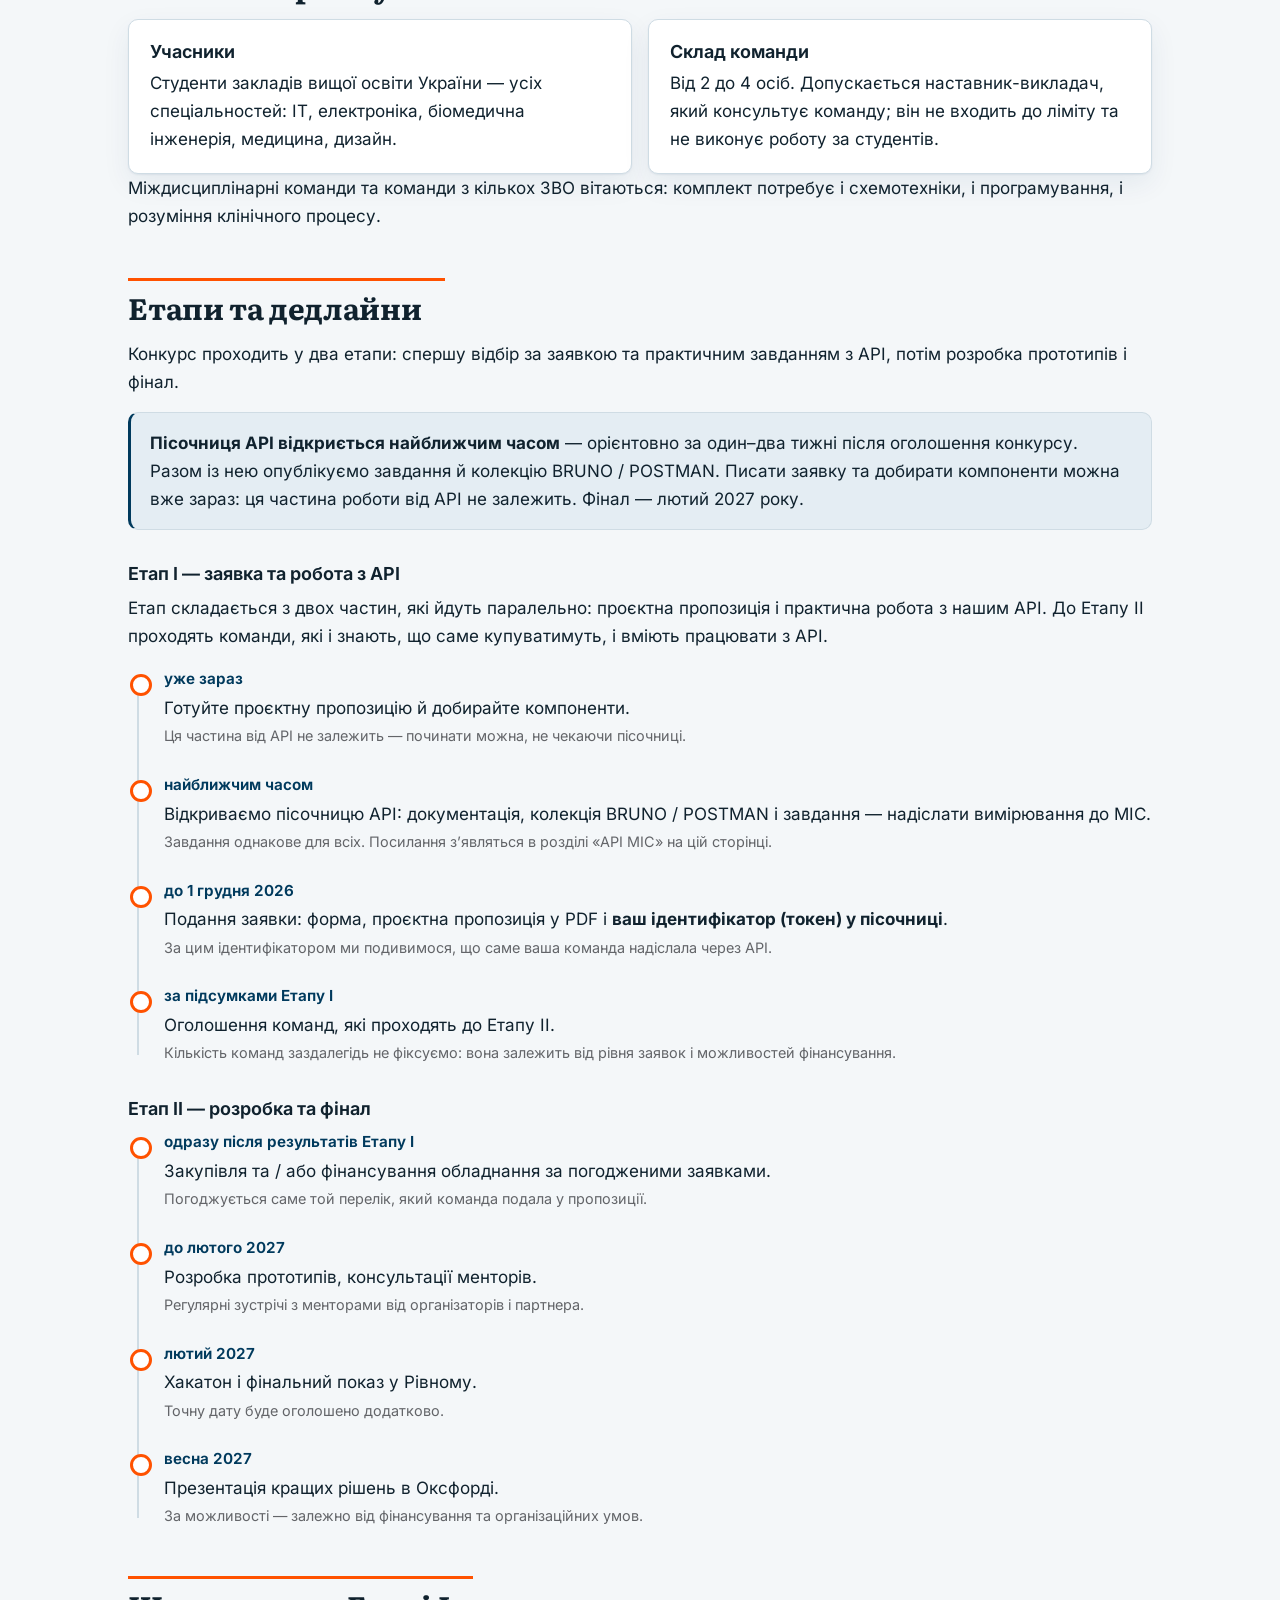
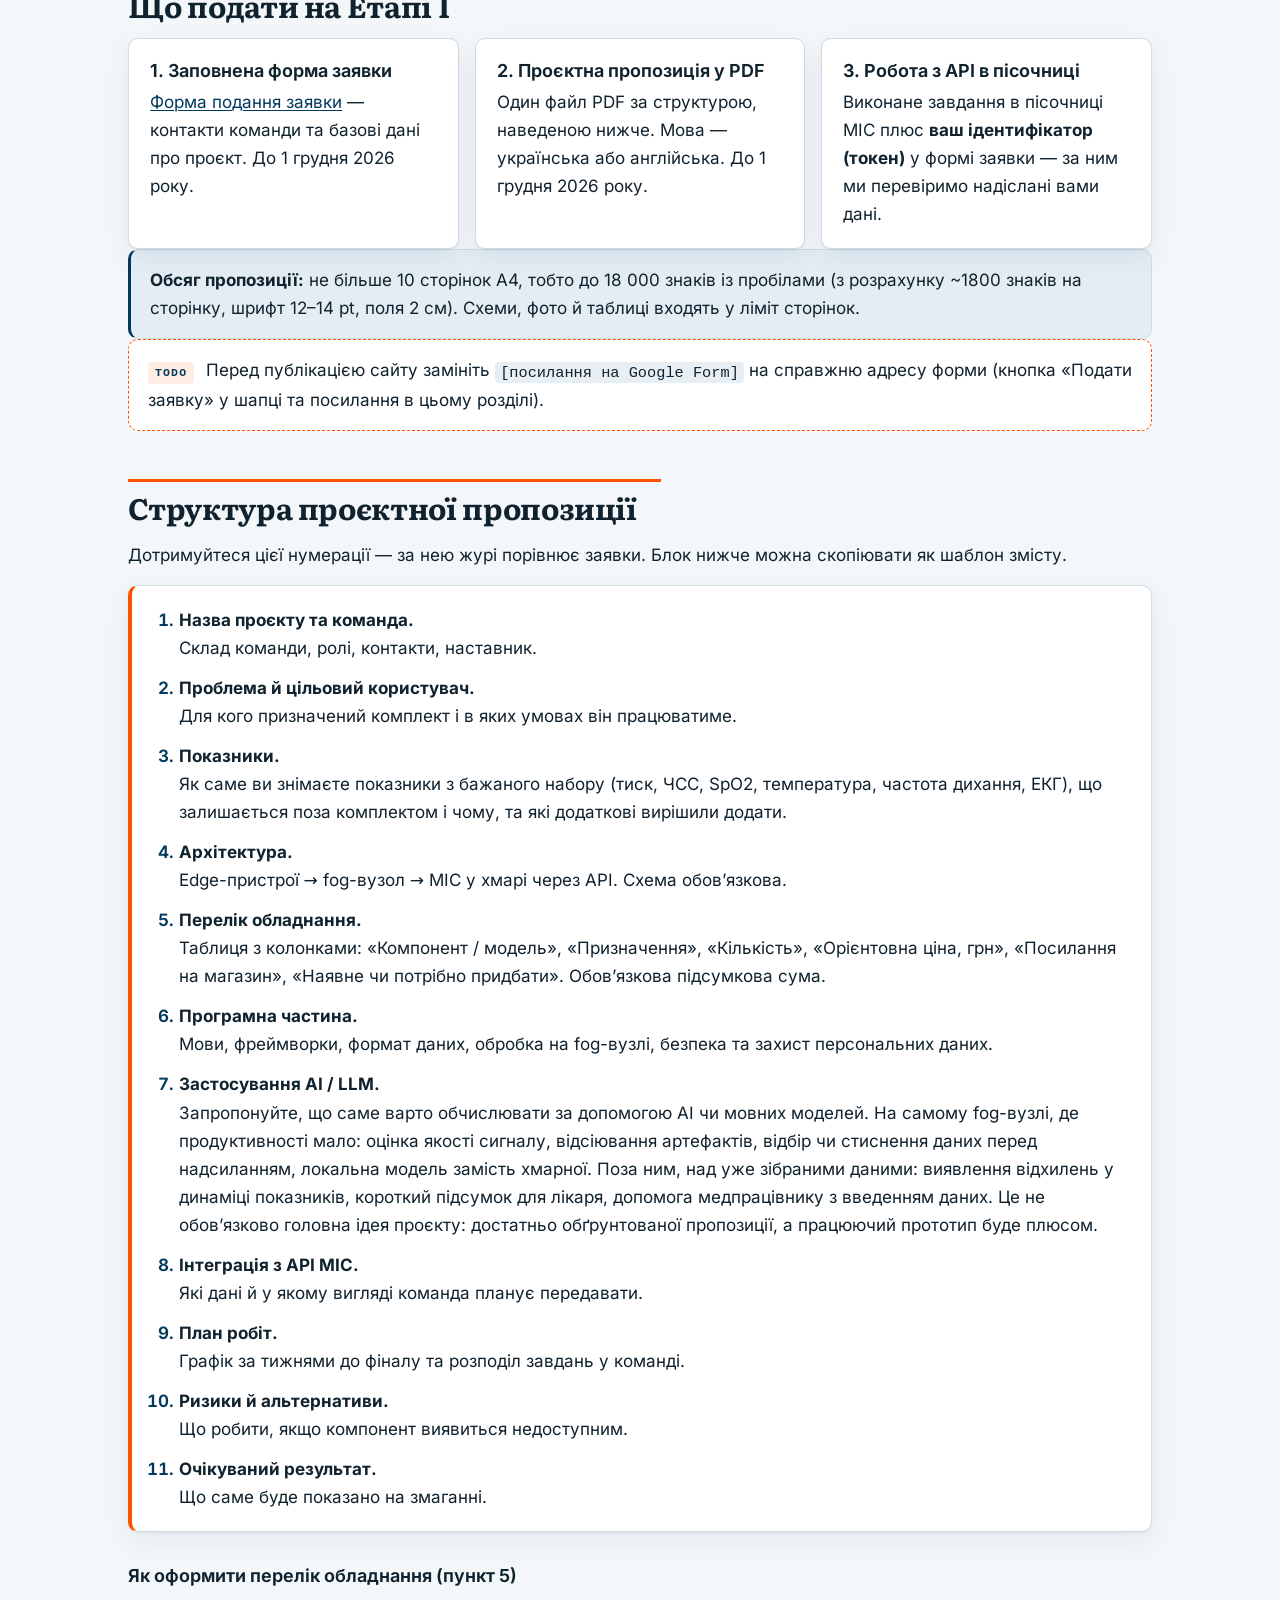
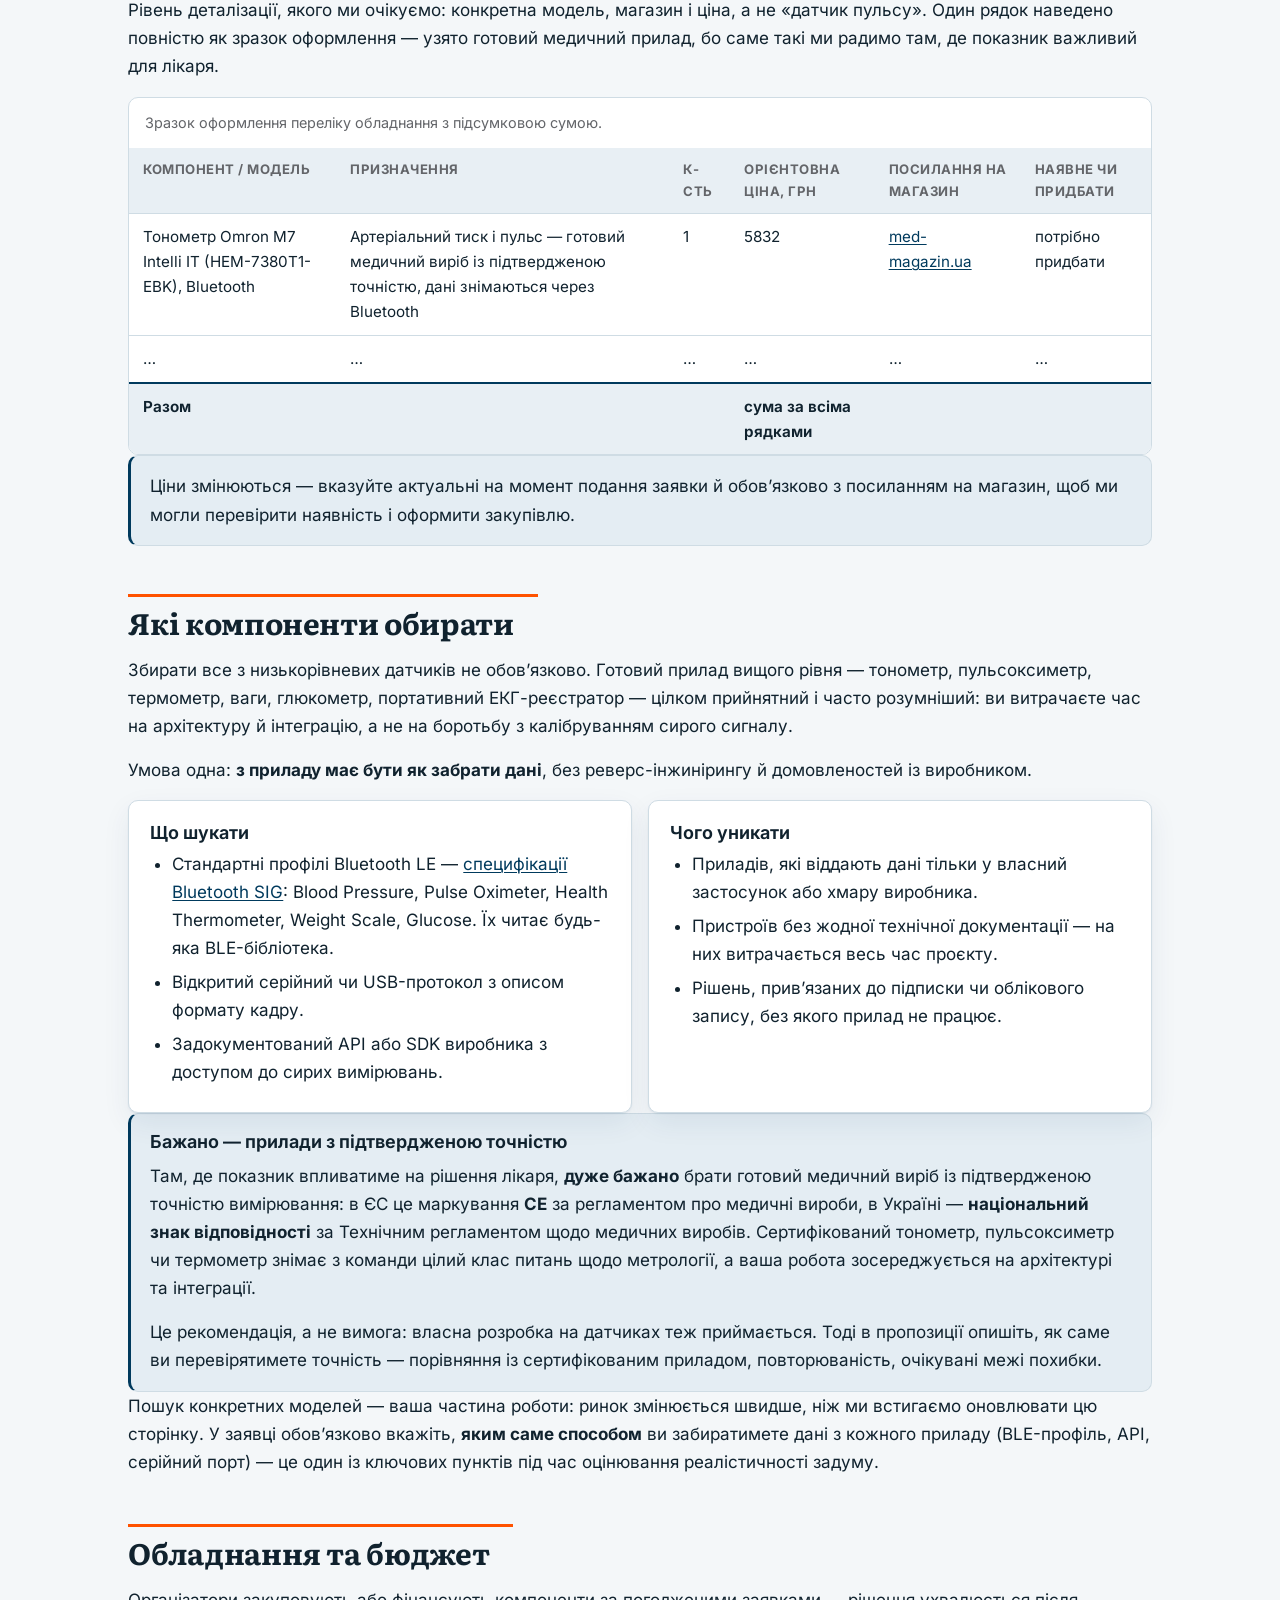
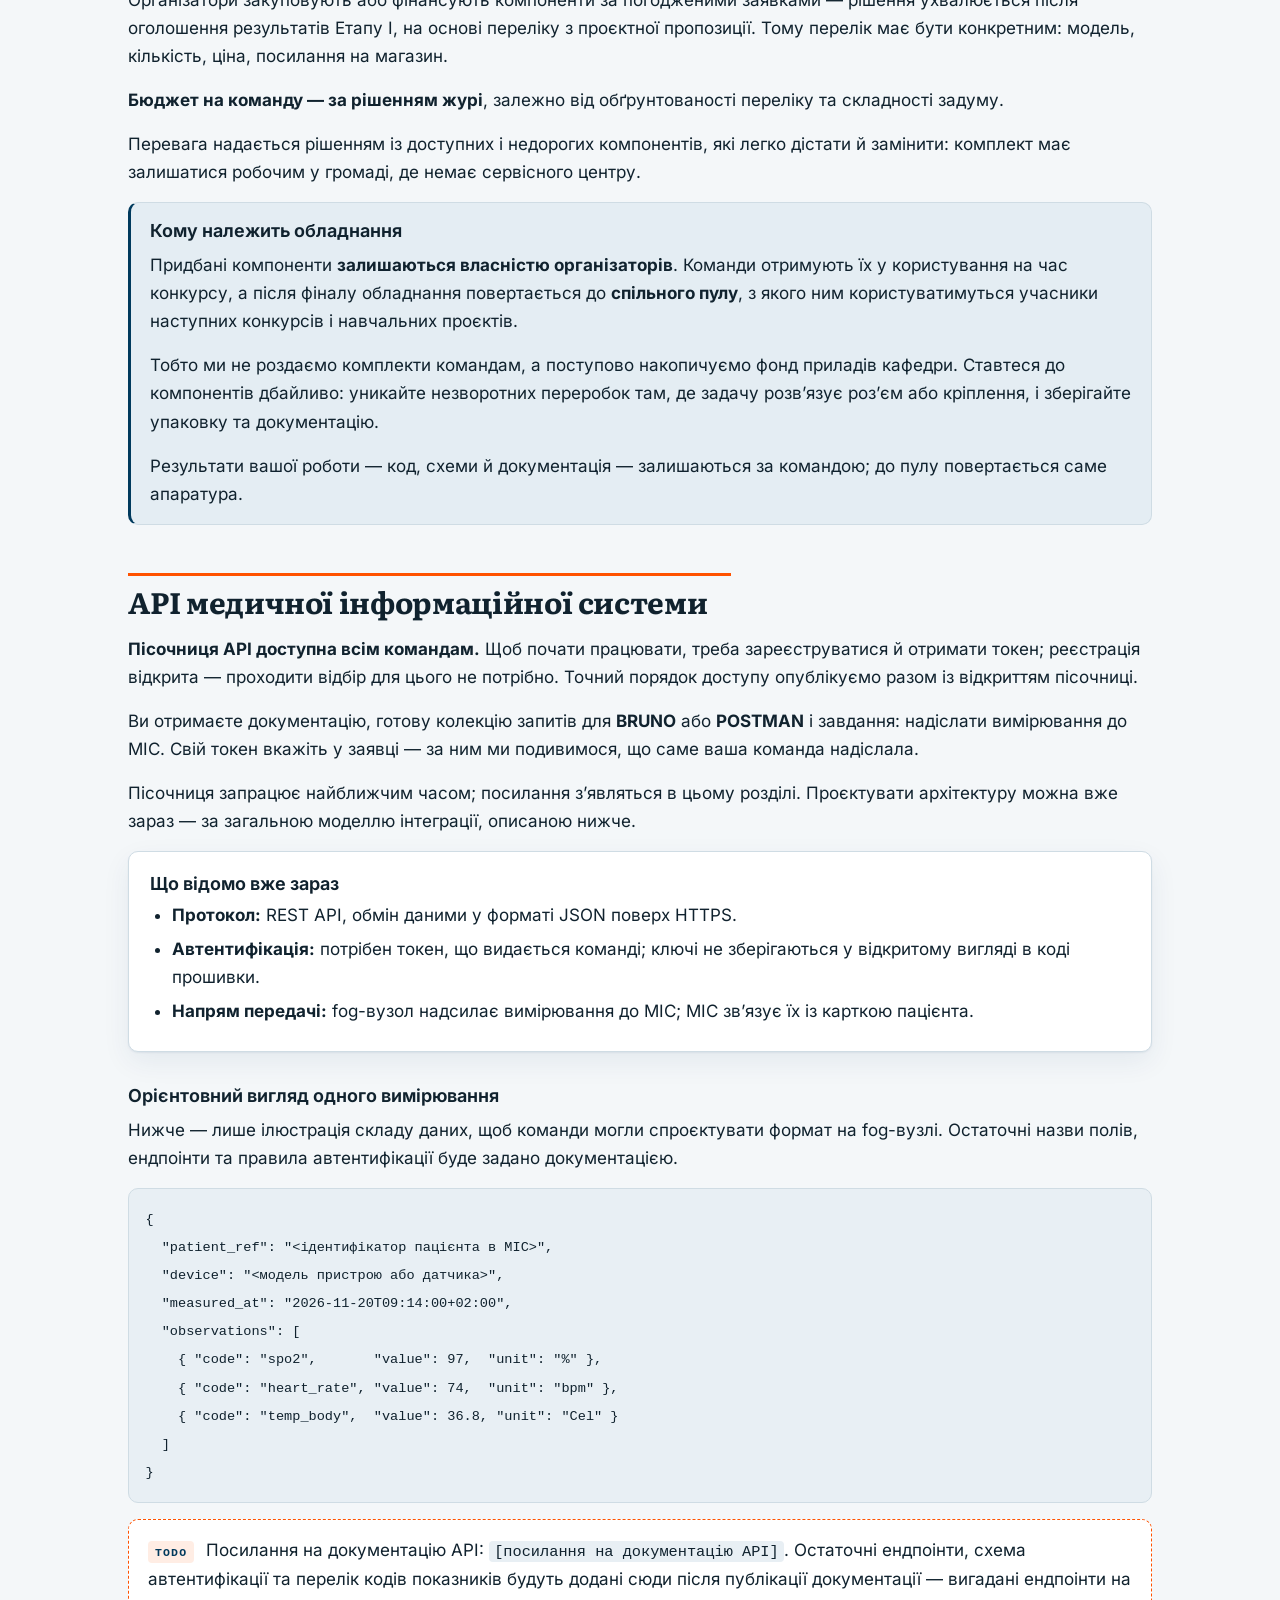
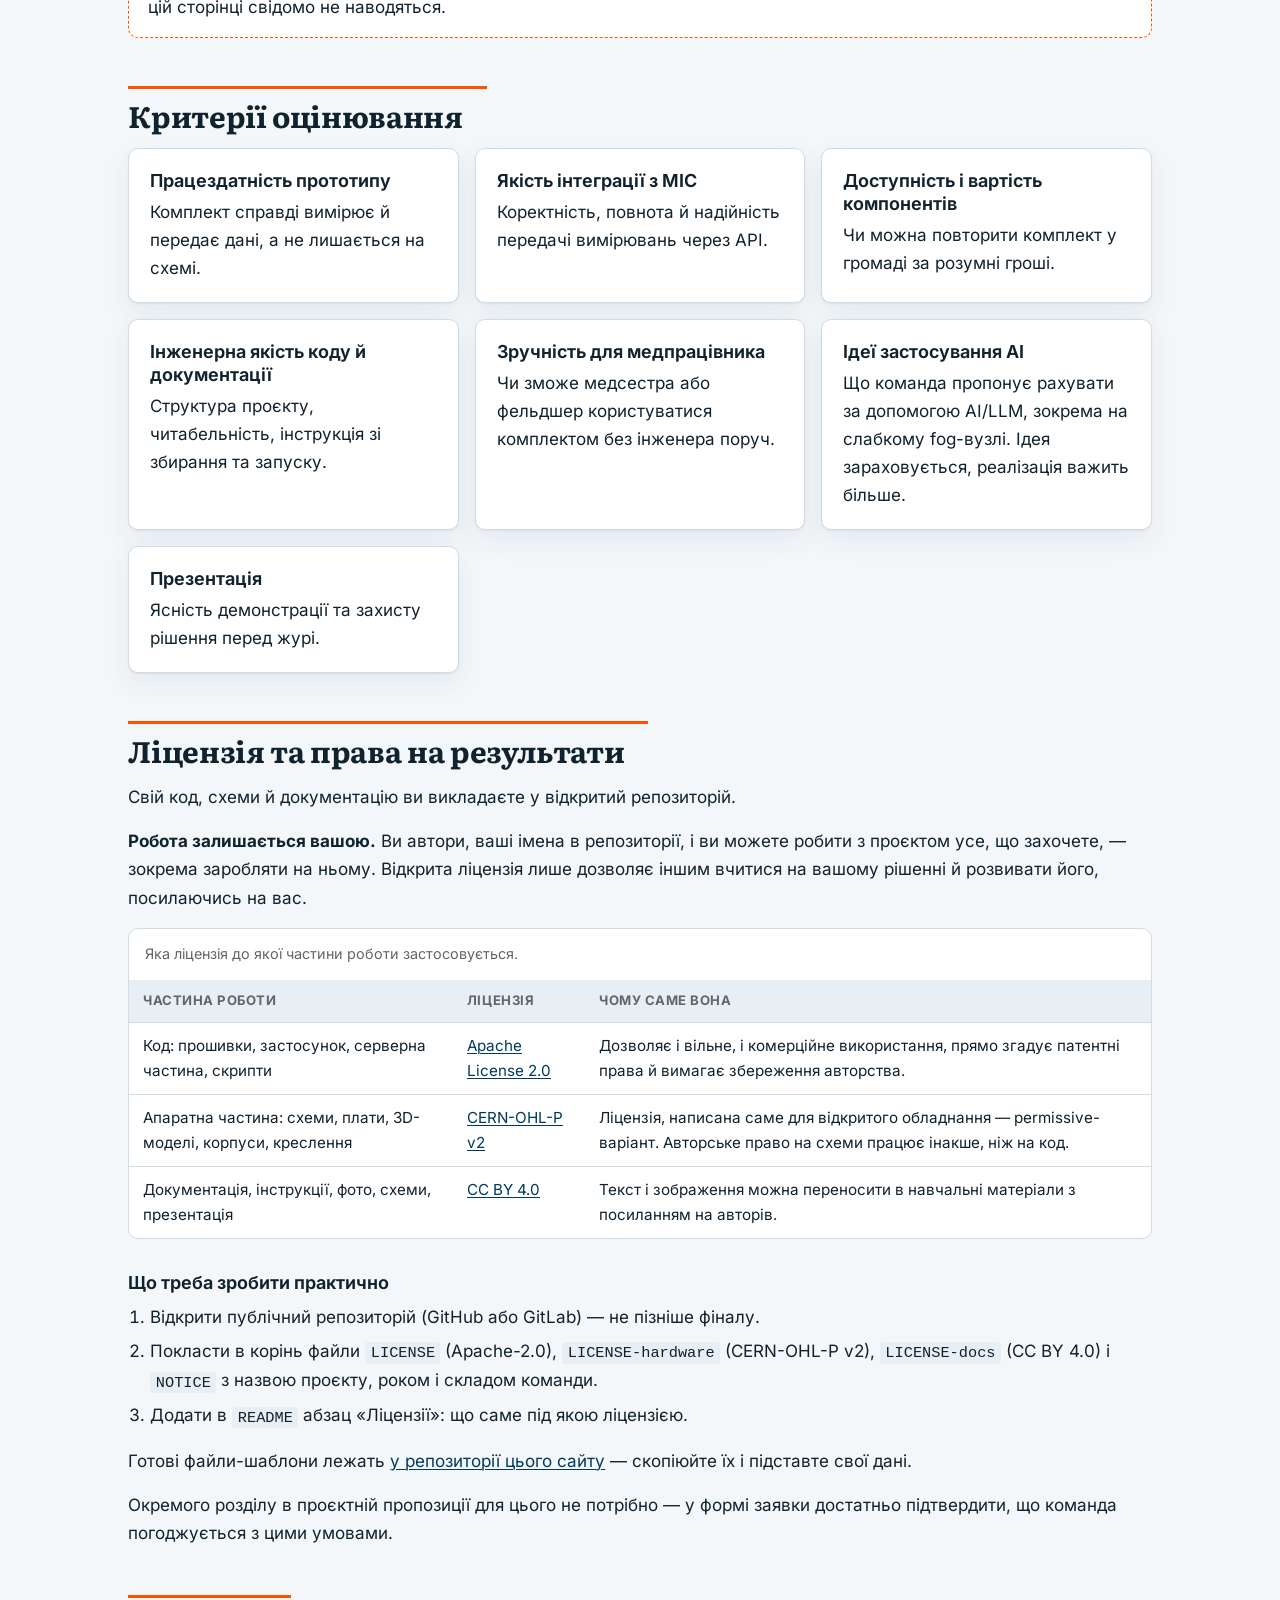
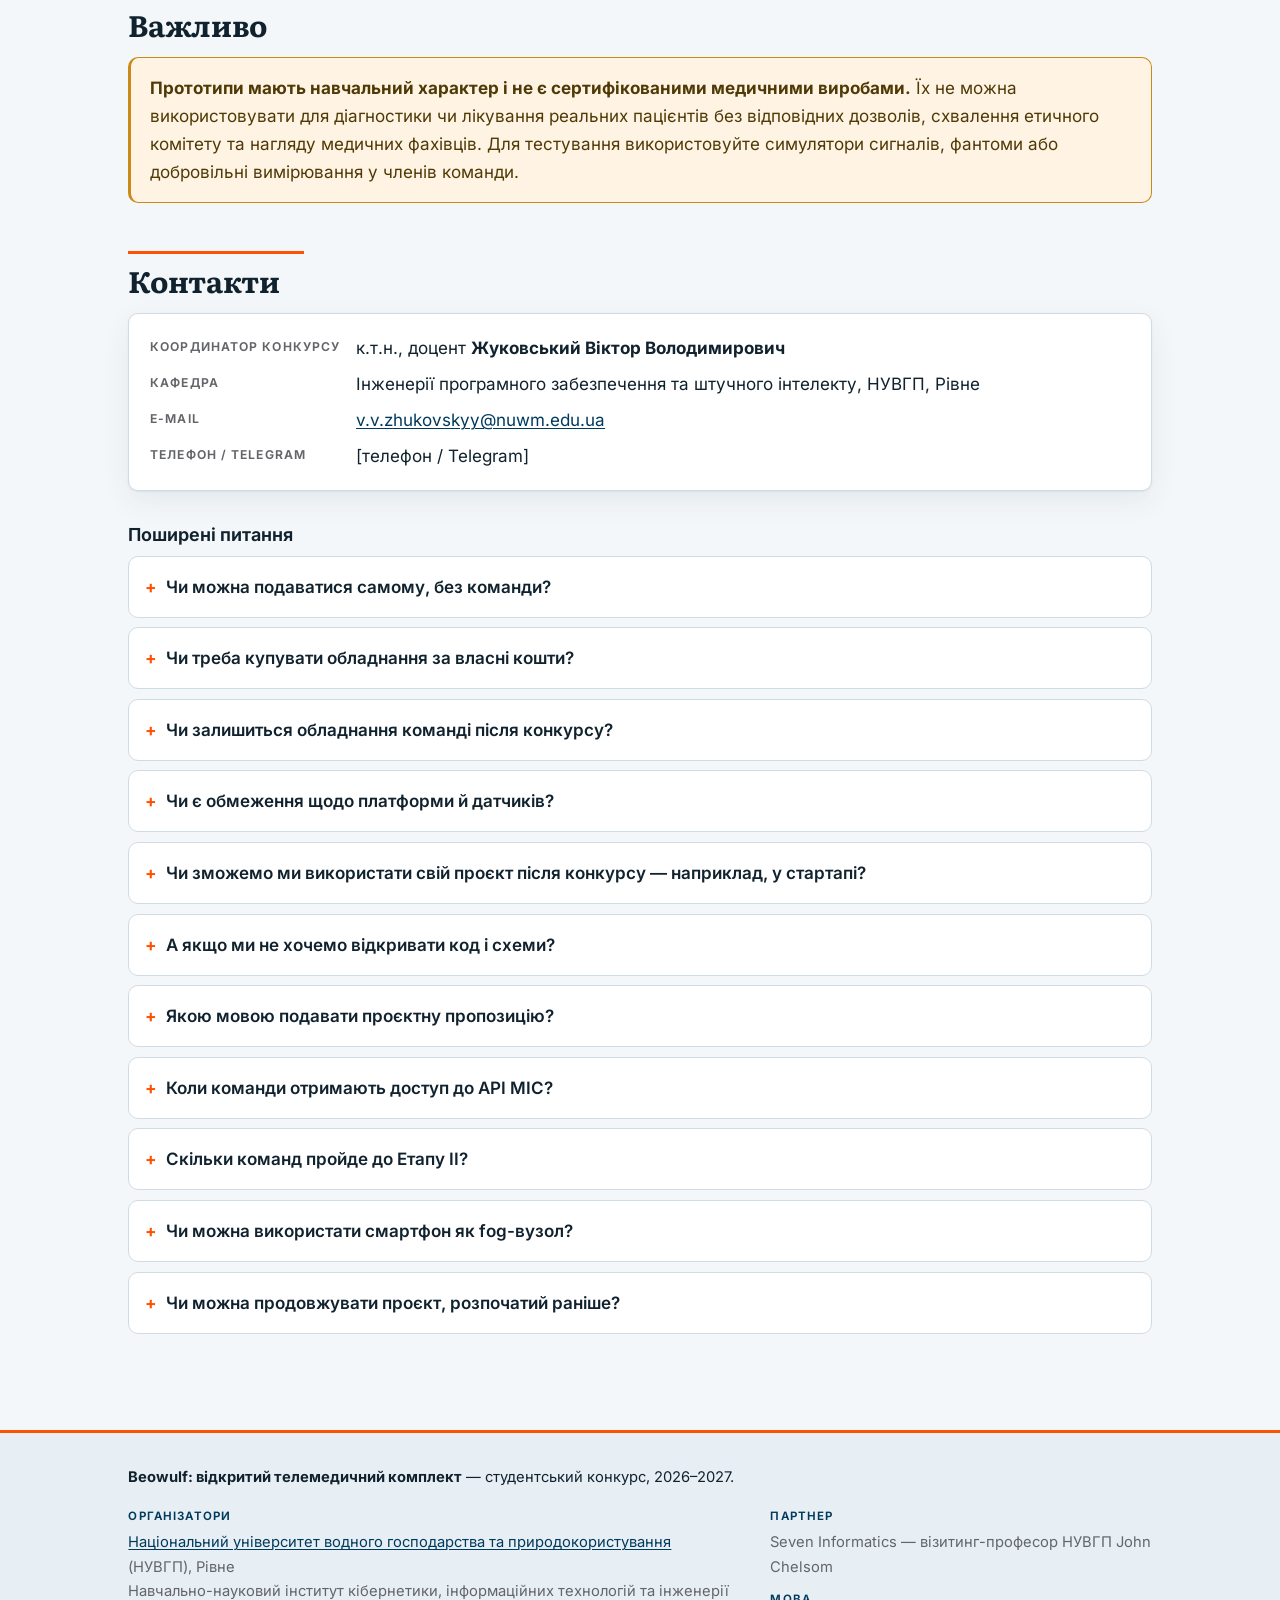
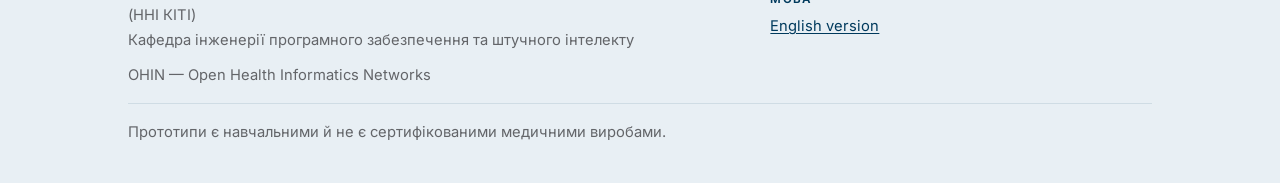
==== commit cb3dedb1: "Drop the next-team rationale from the licence section" ====
--- a/index.html
+++ b/index.html
@@ -481,7 +481,7 @@
 
 <section id="license" aria-labelledby="license-h">
   <h2 id="license-h">Ліцензія та права на результати</h2>
-  <p>Свій код, схеми й документацію ви викладаєте у відкритий репозиторій — так наступна команда почне не з нуля, а кафедра зможе користуватися напрацюваннями далі.</p>
+  <p>Свій код, схеми й документацію ви викладаєте у відкритий репозиторій.</p>
   <p><strong>Робота залишається вашою.</strong> Ви автори, ваші імена в репозиторії, і ви можете робити з проєктом усе, що захочете, — зокрема заробляти на ньому. Відкрита ліцензія лише дозволяє іншим вчитися на вашому рішенні й розвивати його, посилаючись на вас.</p>
 
   <div class="table-scroll">
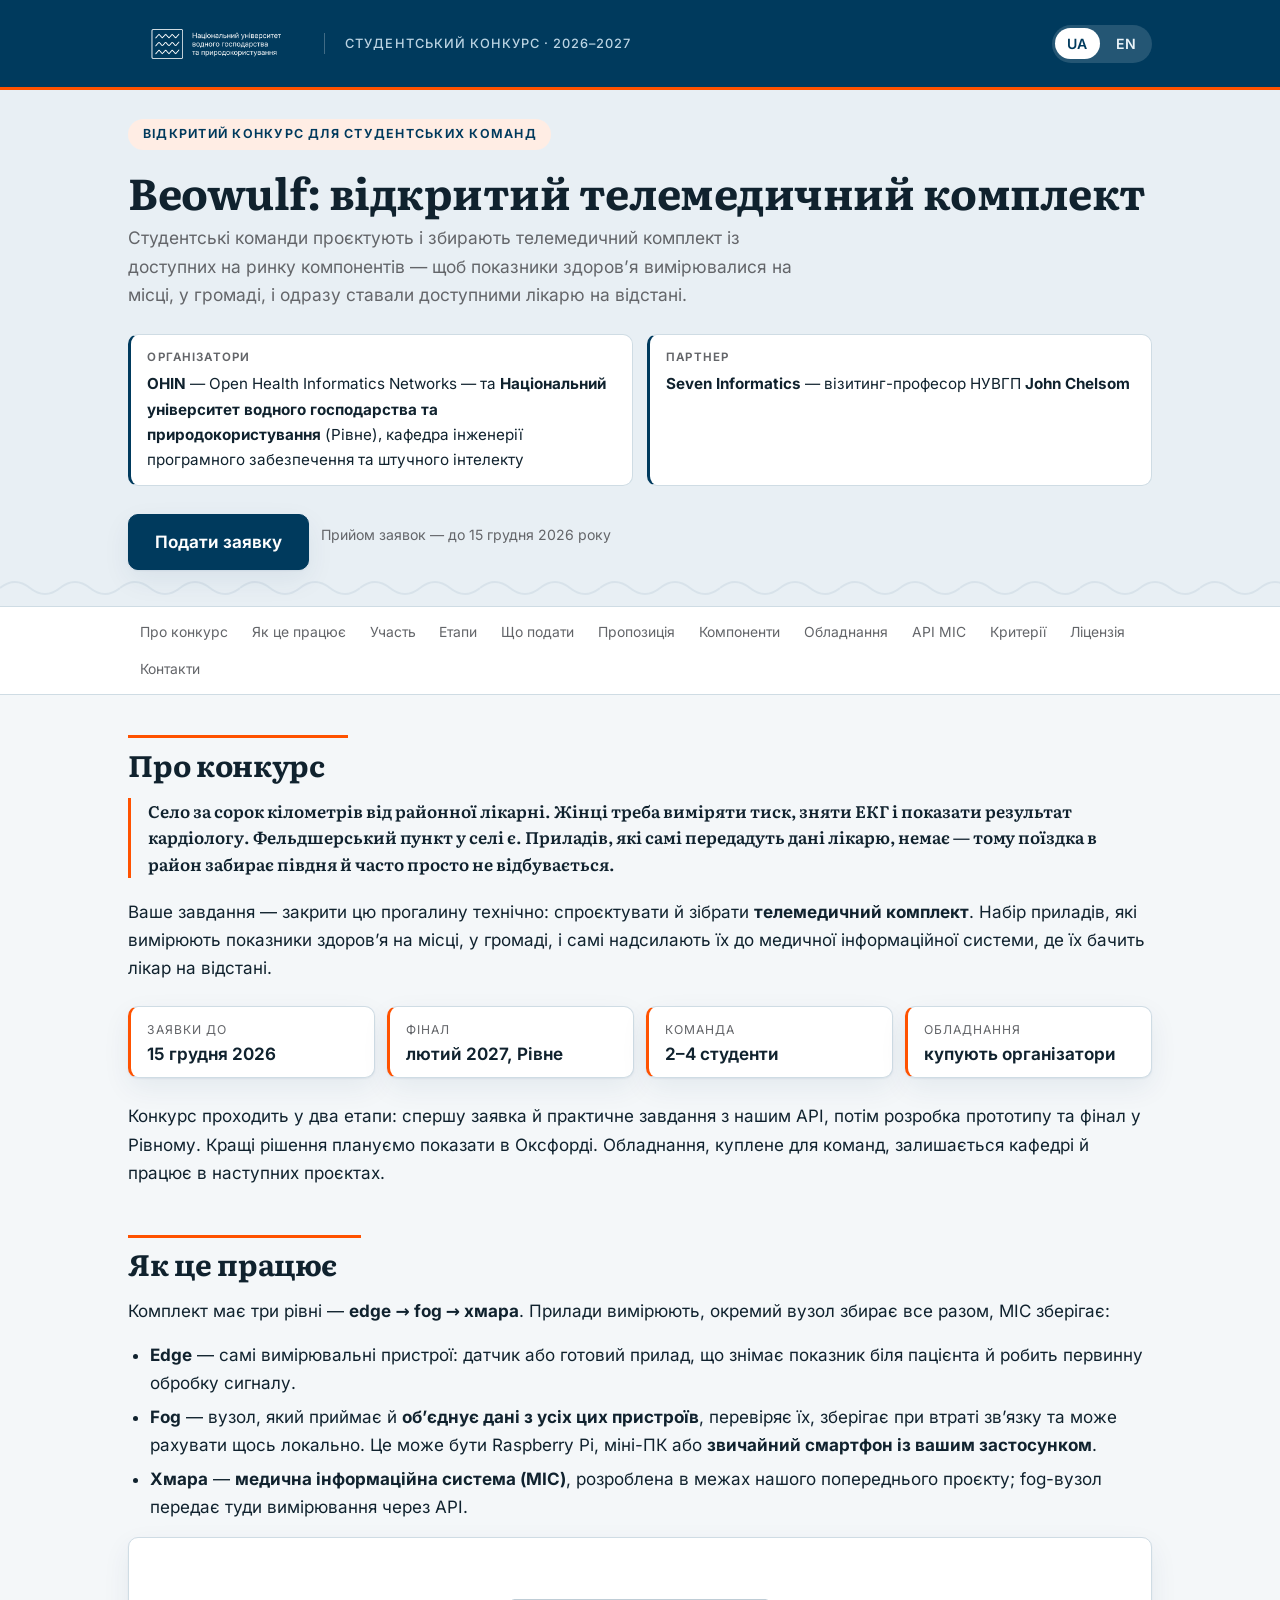
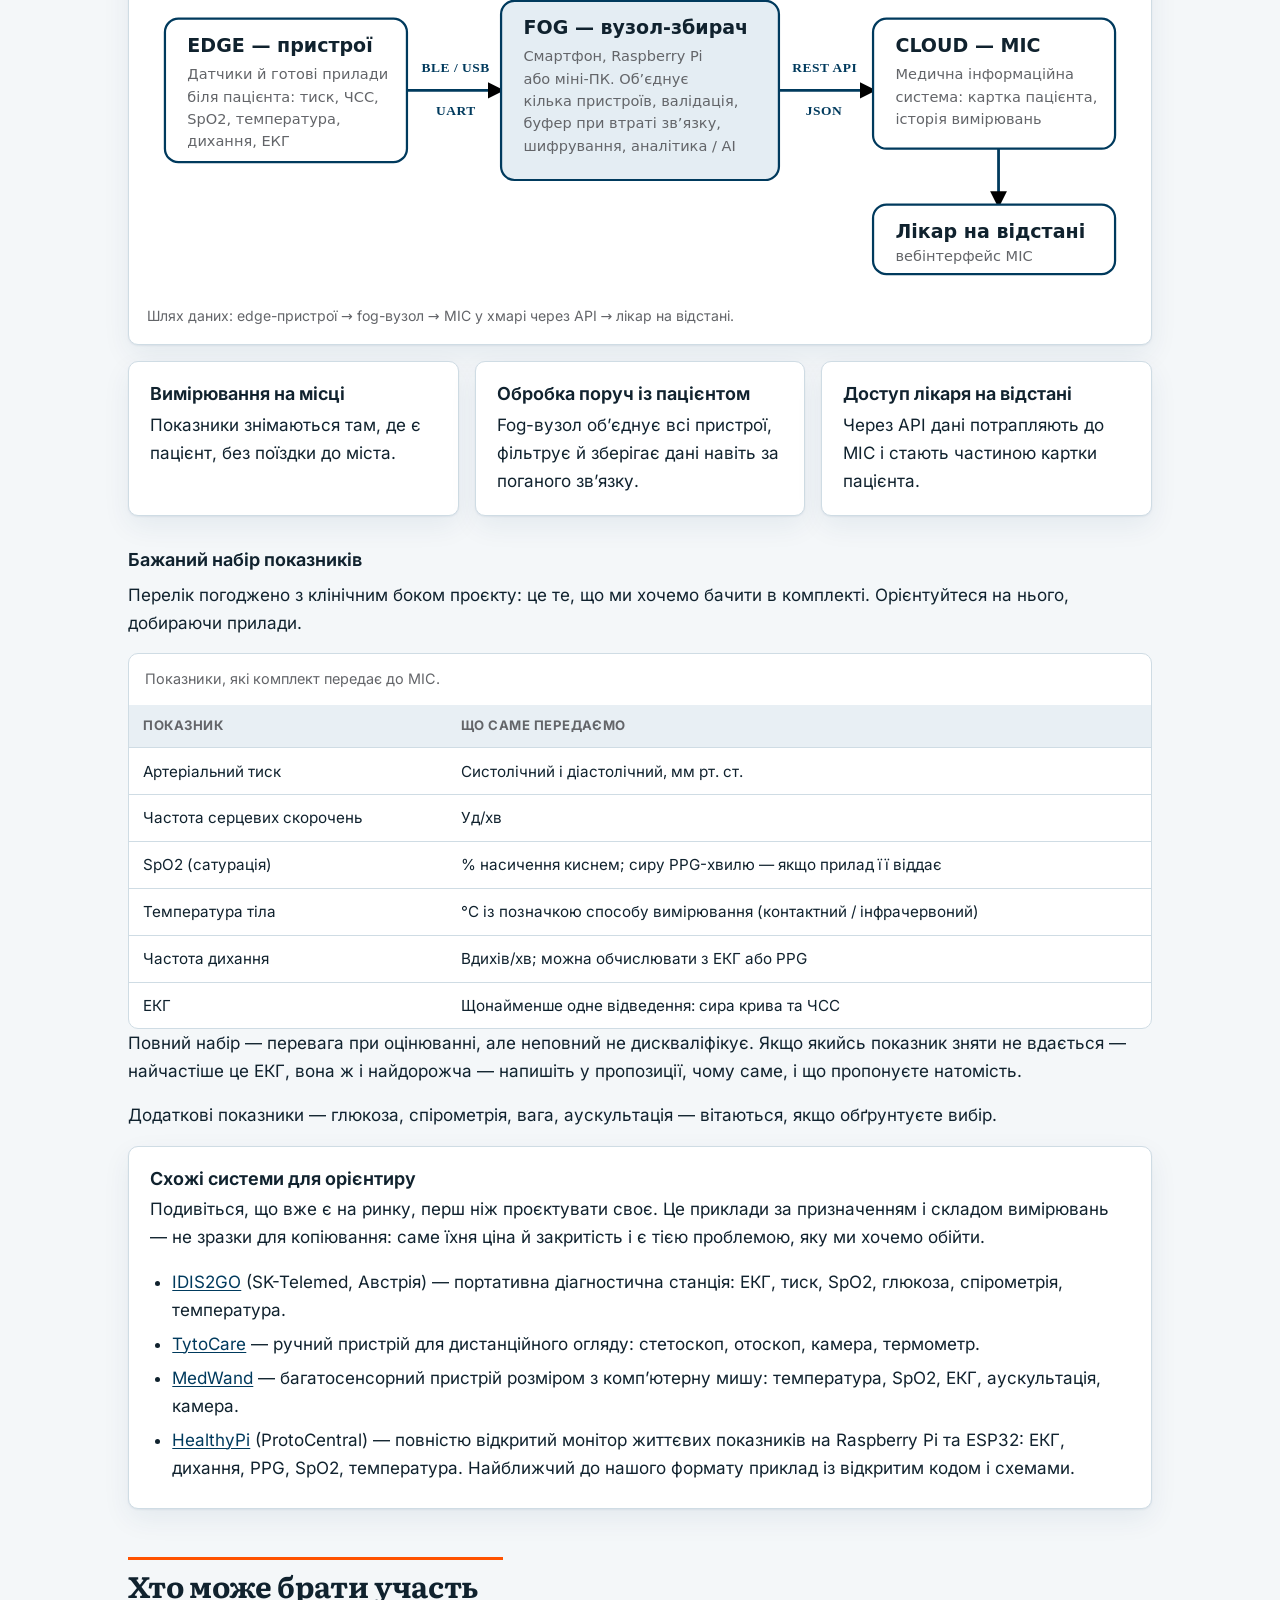
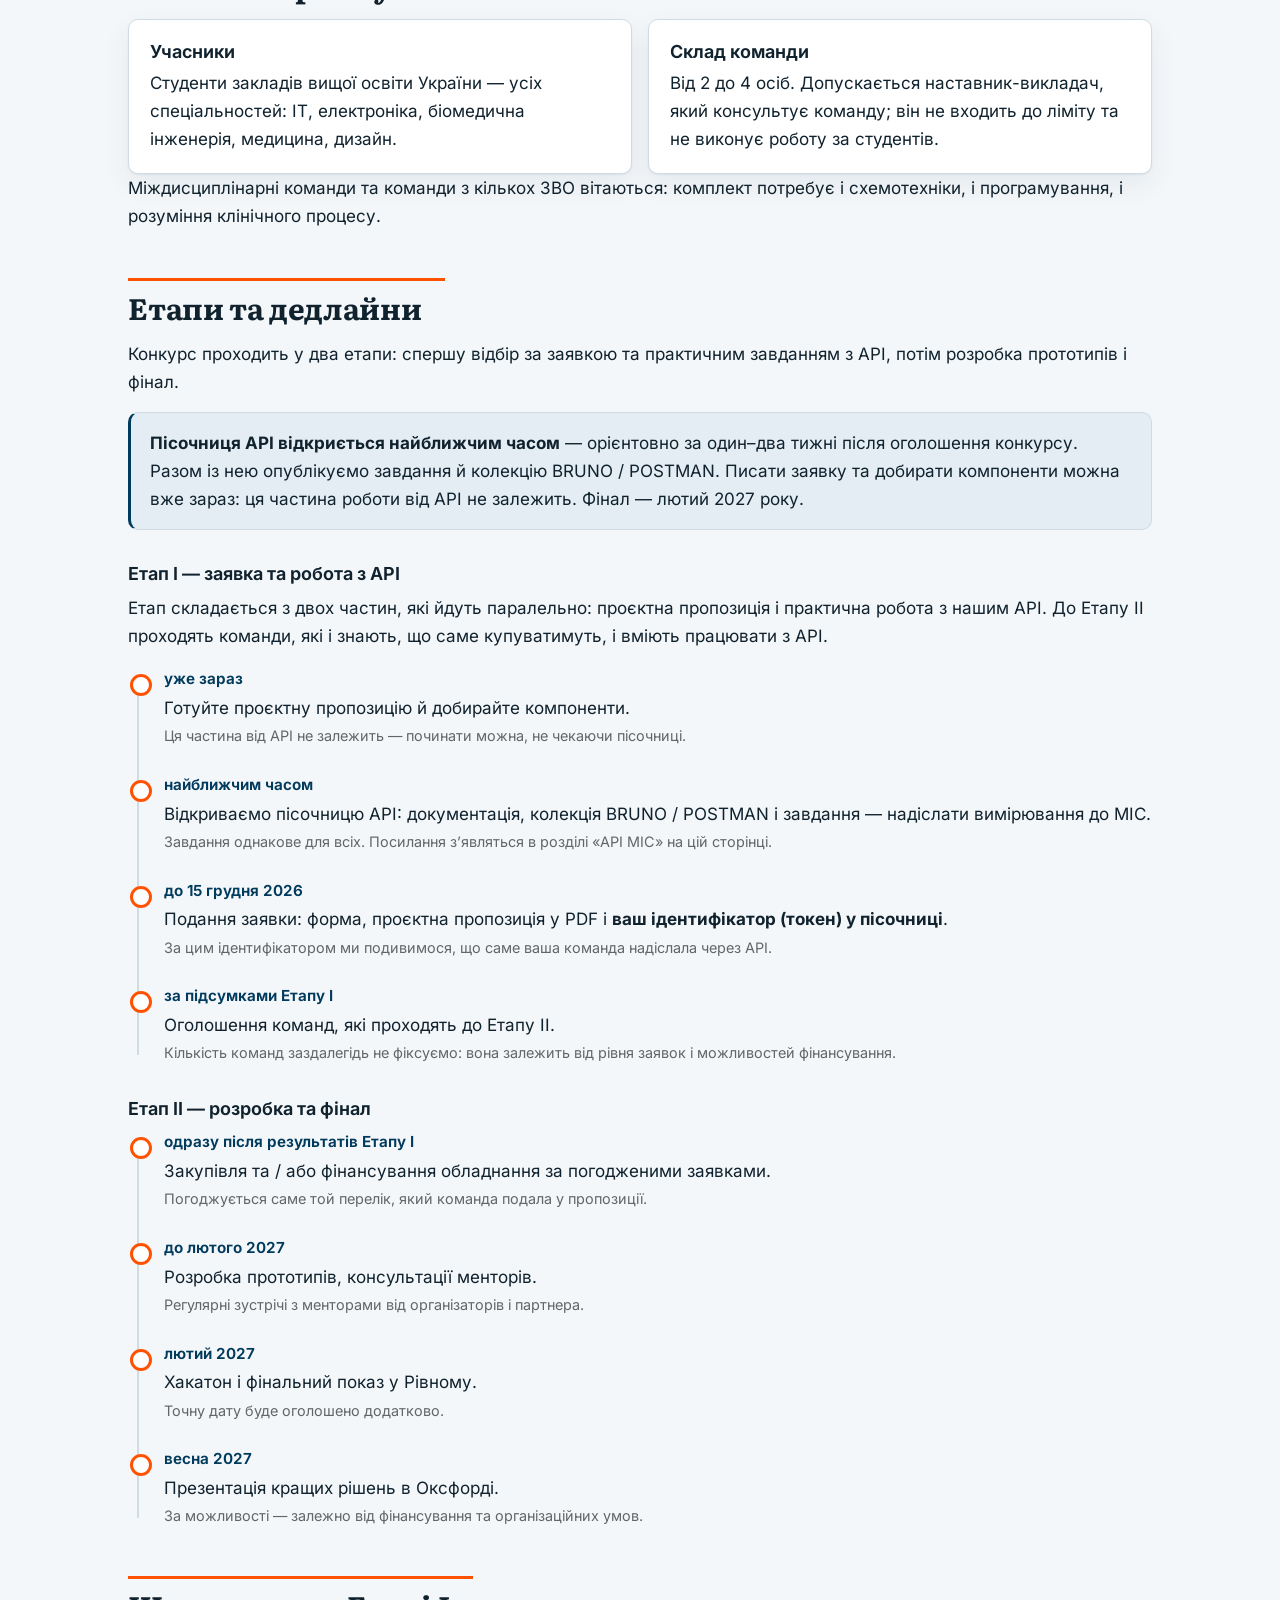
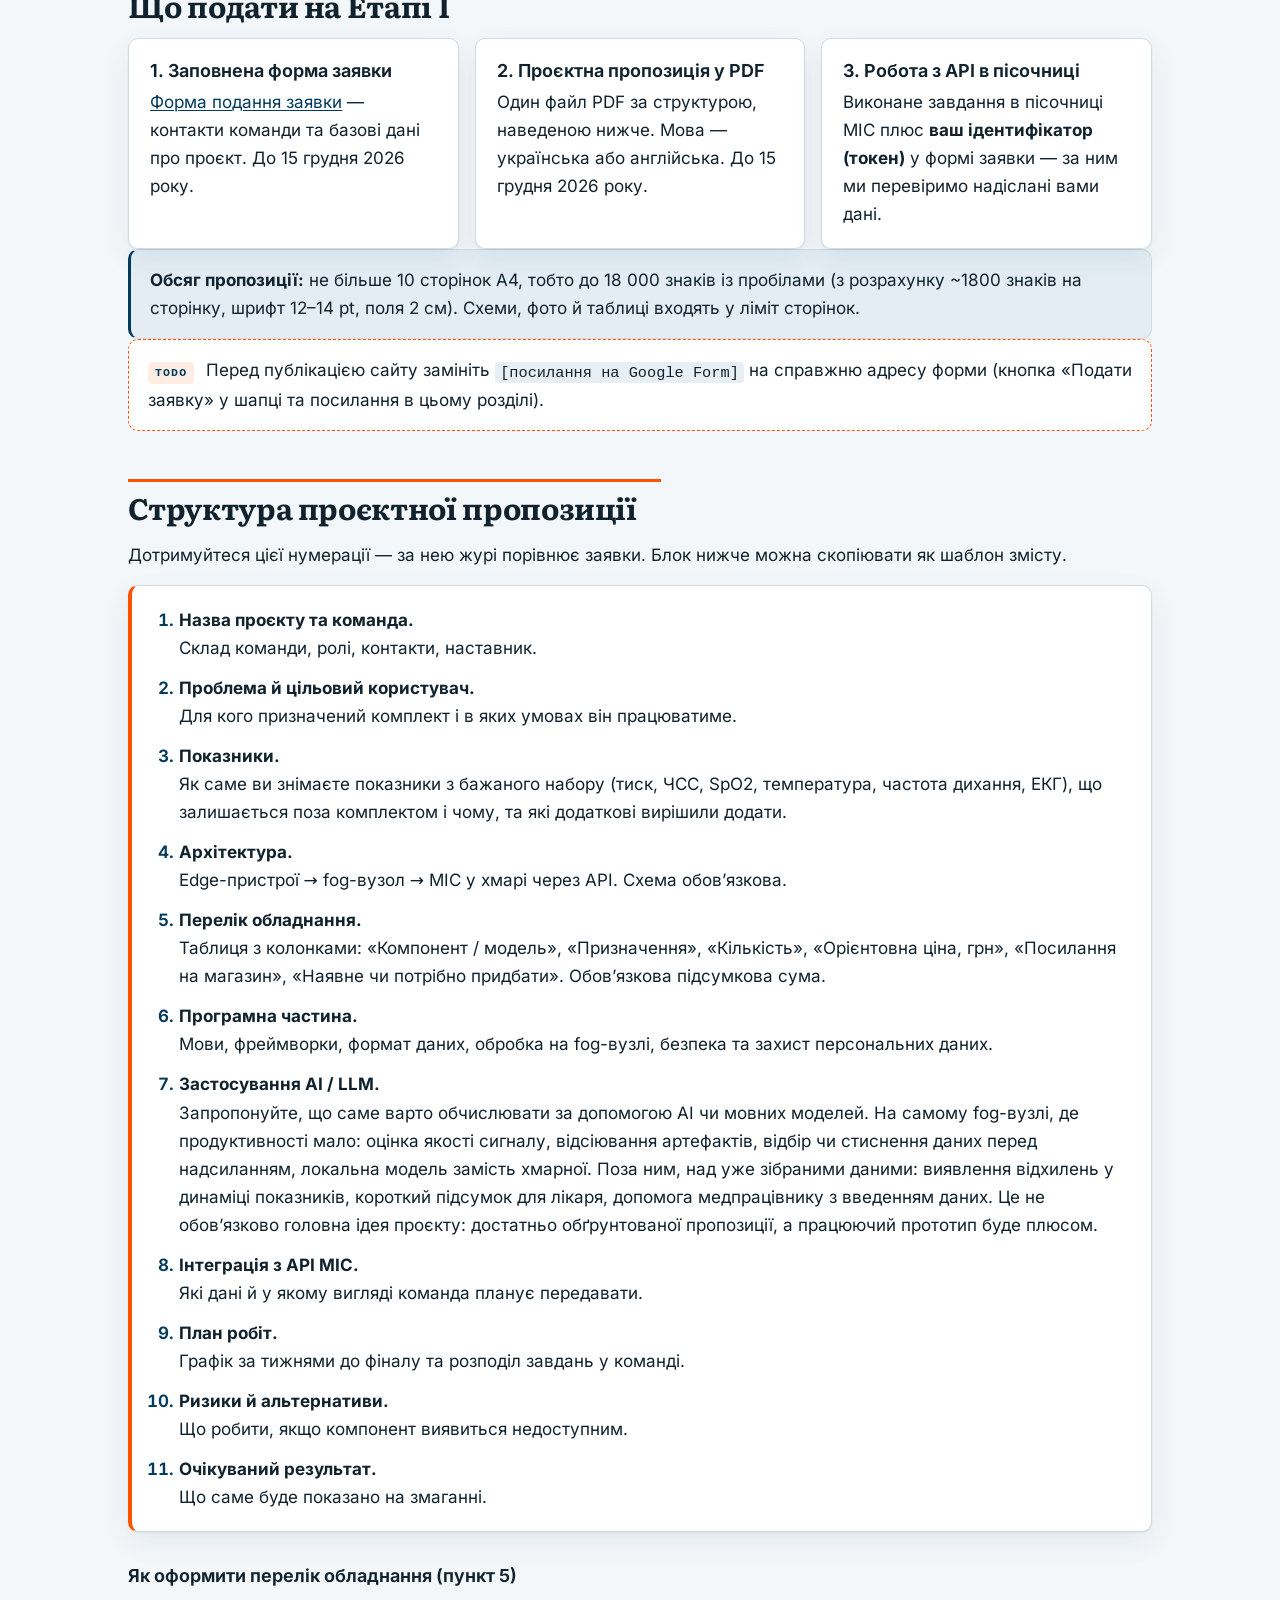
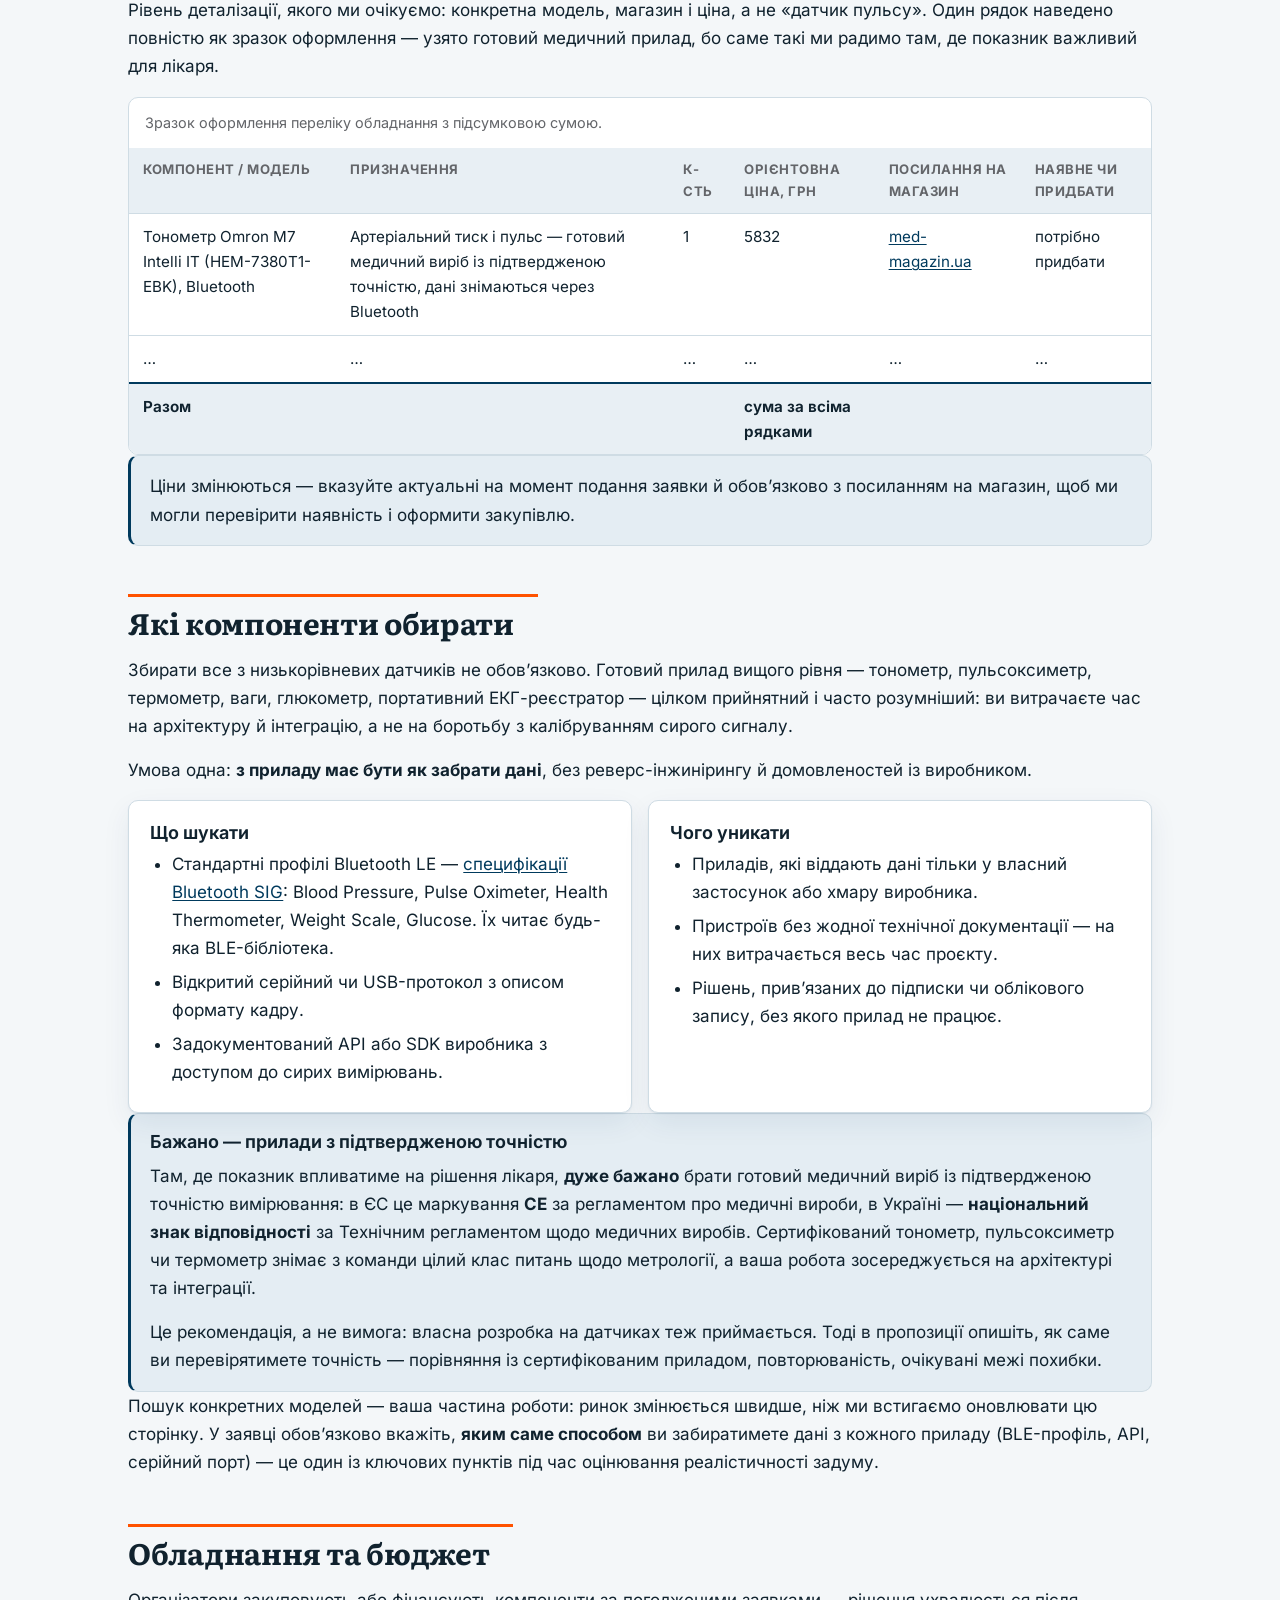
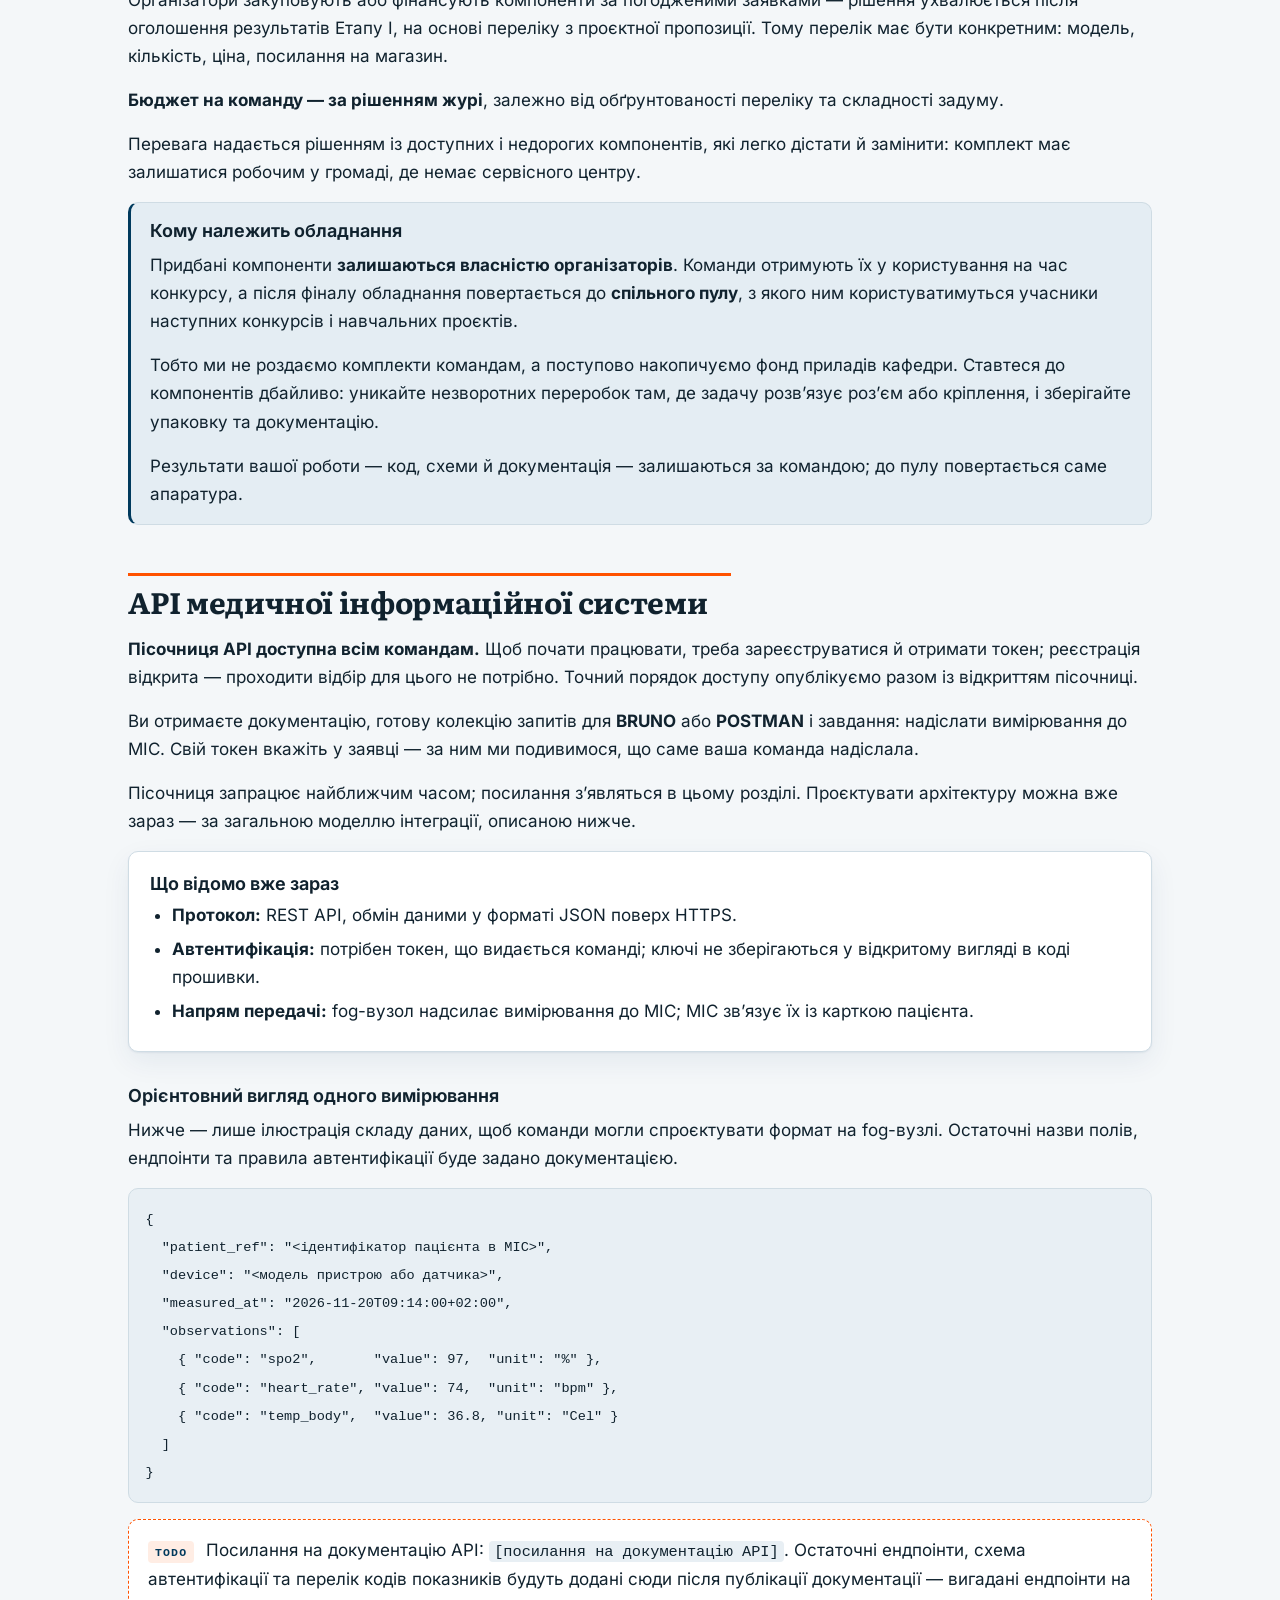
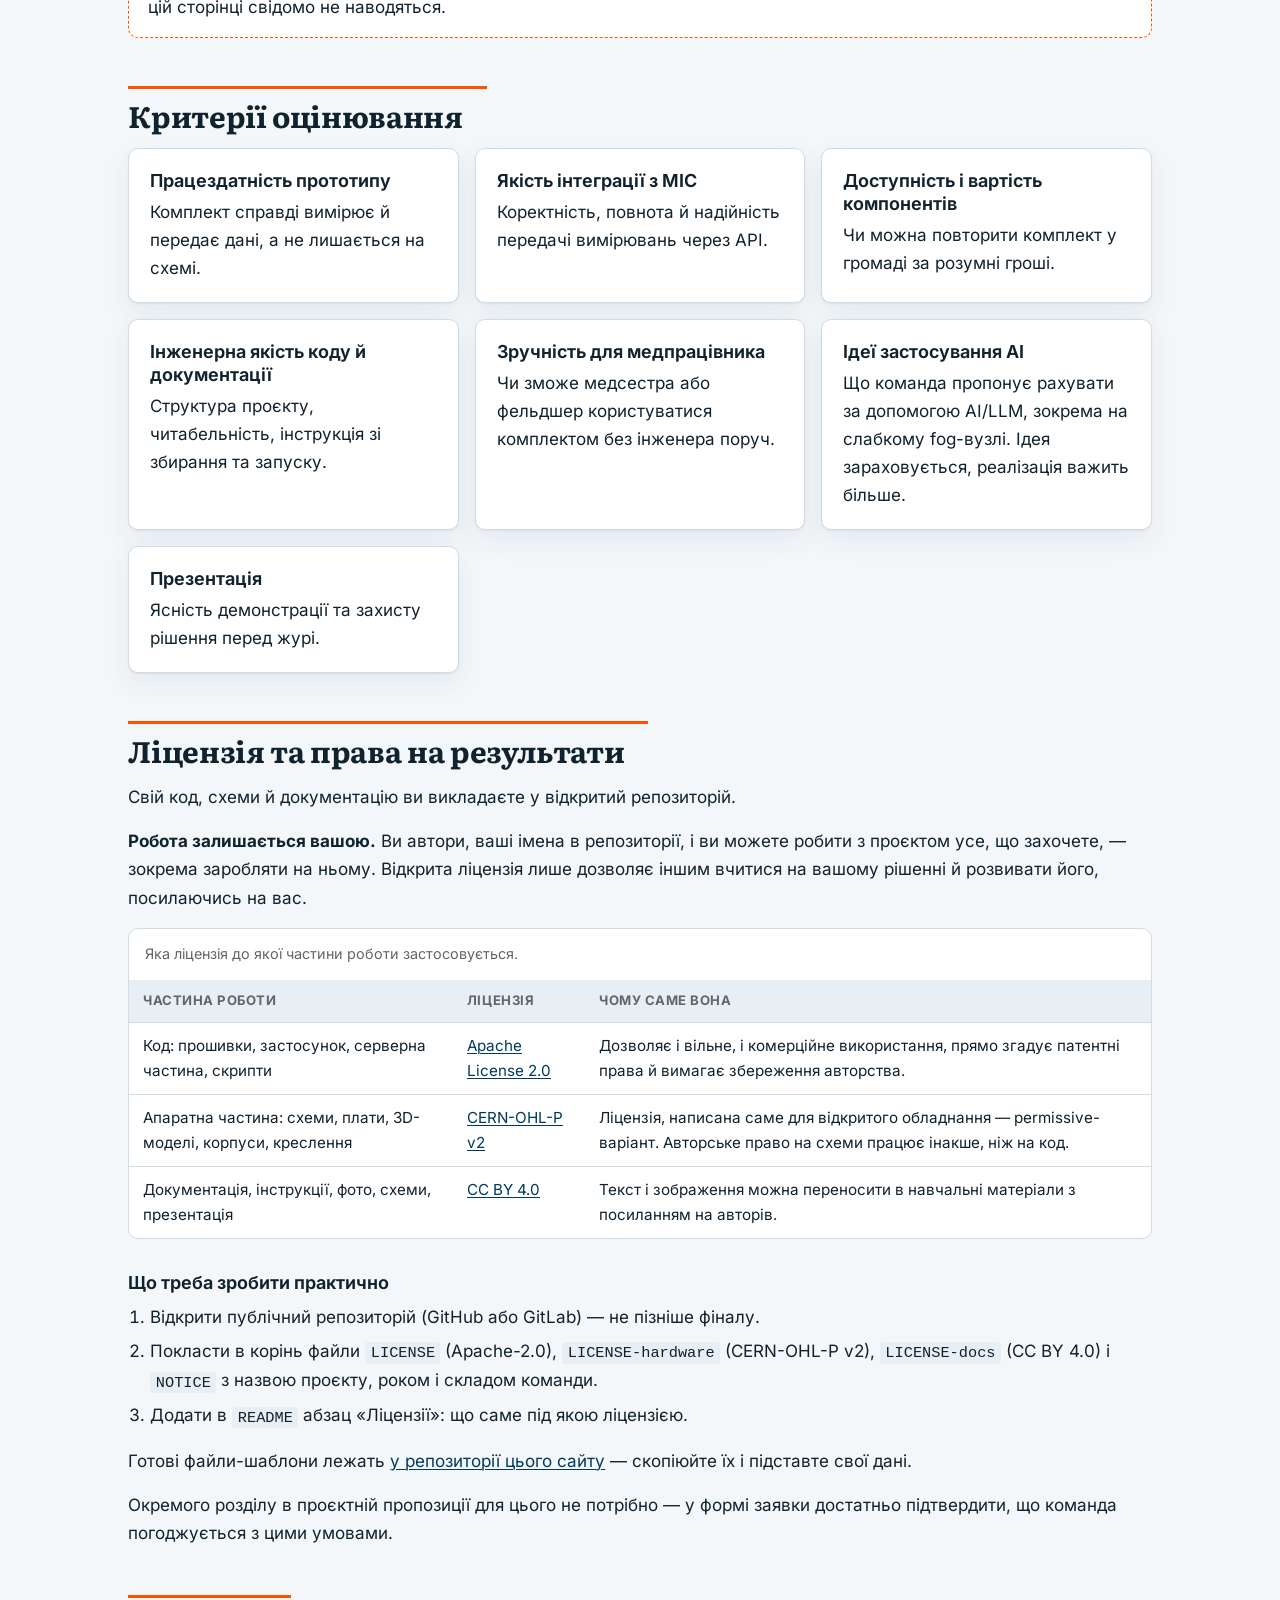
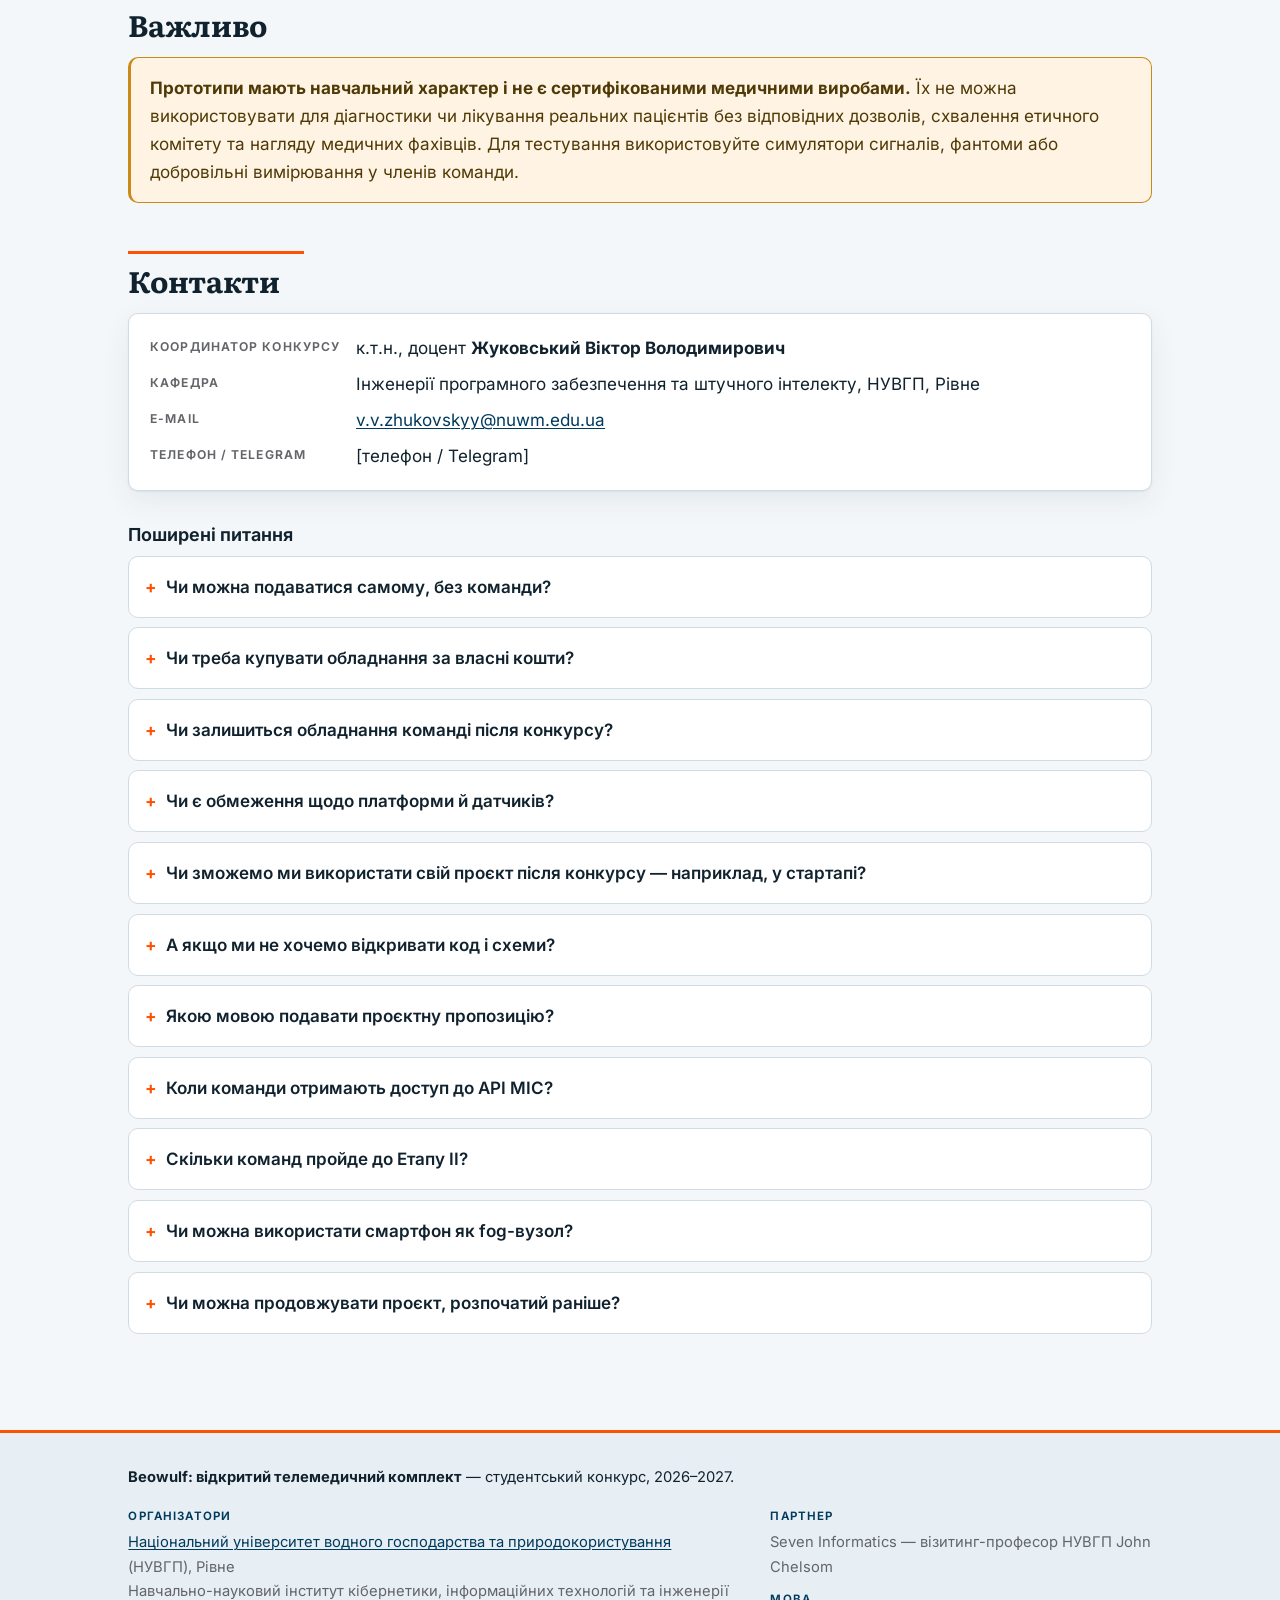
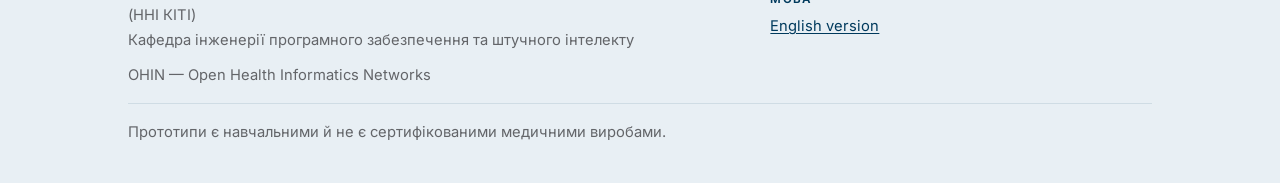
==== commit 5e72fea2: "Move the Stage I deadline to 15 December 2026" ====
--- a/index.html
+++ b/index.html
@@ -4,7 +4,7 @@
 <meta charset="utf-8">
 <meta name="viewport" content="width=device-width, initial-scale=1">
 <title>Beowulf: відкритий телемедичний комплект — студентський конкурс</title>
-<meta name="description" content="Студентський конкурс «Beowulf: відкритий телемедичний комплект». Організатори: OHIN та НУВГП (кафедра інженерії програмного забезпечення та штучного інтелекту, Рівне). Подання заявок до 1 грудня 2026 року.">
+<meta name="description" content="Студентський конкурс «Beowulf: відкритий телемедичний комплект». Організатори: OHIN та НУВГП (кафедра інженерії програмного забезпечення та штучного інтелекту, Рівне). Подання заявок до 15 грудня 2026 року.">
 <link rel="canonical" href="https://zhukovskyy.github.io/beowulf-2026/">
 <link rel="alternate" hreflang="uk" href="https://zhukovskyy.github.io/beowulf-2026/">
 <link rel="alternate" hreflang="en" href="https://zhukovskyy.github.io/beowulf-2026/en/">
@@ -16,14 +16,14 @@
 <meta property="og:locale:alternate" content="en_GB">
 <meta property="og:url" content="https://zhukovskyy.github.io/beowulf-2026/">
 <meta property="og:title" content="Beowulf: відкритий телемедичний комплект — студентський конкурс">
-<meta property="og:description" content="Студентські команди створюють телемедичний комплект за архітектурою edge → fog → хмара: вимірювання біля пацієнта, об’єднання на fog-вузлі, передача через API до медичної інформаційної системи. Заявки до 1 грудня 2026 року.">
+<meta property="og:description" content="Студентські команди створюють телемедичний комплект за архітектурою edge → fog → хмара: вимірювання біля пацієнта, об’єднання на fog-вузлі, передача через API до медичної інформаційної системи. Заявки до 15 грудня 2026 року.">
 <meta property="og:image" content="https://zhukovskyy.github.io/beowulf-2026/assets/img/og-image.png">
 <meta property="og:image:width" content="1200">
 <meta property="og:image:height" content="630">
 <meta property="og:image:alt" content="Beowulf: відкритий телемедичний комплект — студентський конкурс, OHIN та НУВГП">
 <meta name="twitter:card" content="summary_large_image">
 <meta name="twitter:title" content="Beowulf: відкритий телемедичний комплект — студентський конкурс">
-<meta name="twitter:description" content="Телемедичний комплект за архітектурою edge → fog → хмара для громад, де бракує лікарів. Заявки до 1 грудня 2026 року.">
+<meta name="twitter:description" content="Телемедичний комплект за архітектурою edge → fog → хмара для громад, де бракує лікарів. Заявки до 15 грудня 2026 року.">
 <meta name="twitter:image" content="https://zhukovskyy.github.io/beowulf-2026/assets/img/og-image.png">
 <meta name="theme-color" content="#003A5D">
 
@@ -70,7 +70,7 @@
 
     <div class="btn-row">
       <a class="btn" href="[посилання на Google Form]">Подати заявку</a>
-      <p class="btn-note">Прийом заявок — до 1 грудня 2026 року</p>
+      <p class="btn-note">Прийом заявок — до 15 грудня 2026 року</p>
     </div>
   </div>
 </header>
@@ -105,7 +105,7 @@
   <p>Ваше завдання — закрити цю прогалину технічно: спроєктувати й зібрати <strong>телемедичний комплект</strong>. Набір приладів, які вимірюють показники здоров’я на місці, у громаді, і самі надсилають їх до медичної інформаційної системи, де їх бачить лікар на відстані.</p>
 
   <ul class="stats">
-    <li><span class="label">Заявки до</span><span class="value">1 грудня 2026</span></li>
+    <li><span class="label">Заявки до</span><span class="value">15 грудня 2026</span></li>
     <li><span class="label">Фінал</span><span class="value">лютий 2027, Рівне</span></li>
     <li><span class="label">Команда</span><span class="value">2–4 студенти</span></li>
     <li><span class="label">Обладнання</span><span class="value">купують організатори</span></li>
@@ -237,7 +237,7 @@
       <p class="meta">Завдання однакове для всіх. Посилання з’являться в розділі «API МІС» на цій сторінці.</p>
     </li>
     <li>
-      <span class="when">до 1 грудня 2026</span>
+      <span class="when">до 15 грудня 2026</span>
       <p>Подання заявки: форма, проєктна пропозиція у PDF і <strong>ваш ідентифікатор (токен) у пісочниці</strong>.</p>
       <p class="meta">За цим ідентифікатором ми подивимося, що саме ваша команда надіслала через API.</p>
     </li>
@@ -278,11 +278,11 @@
   <div class="grid cols-3">
     <div class="card">
       <h3>1. Заповнена форма заявки</h3>
-      <p><a href="[посилання на Google Form]">Форма подання заявки</a> — контакти команди та базові дані про проєкт. До 1 грудня 2026 року.</p>
+      <p><a href="[посилання на Google Form]">Форма подання заявки</a> — контакти команди та базові дані про проєкт. До 15 грудня 2026 року.</p>
     </div>
     <div class="card">
       <h3>2. Проєктна пропозиція у PDF</h3>
-      <p>Один файл PDF за структурою, наведеною нижче. Мова — українська або англійська. До 1 грудня 2026 року.</p>
+      <p>Один файл PDF за структурою, наведеною нижче. Мова — українська або англійська. До 15 грудня 2026 року.</p>
     </div>
     <div class="card">
       <h3>3. Робота з API в пісочниці</h3>
@@ -579,7 +579,7 @@
     </details>
     <details>
       <summary>Коли команди отримають доступ до API МІС?</summary>
-      <p>Пісочниця запрацює найближчим часом — орієнтовно за один–два тижні після оголошення конкурсу. Доступ отримує будь-яка команда: реєструєтеся, отримуєте токен, далі — документація, колекція запитів для BRUNO або POSTMAN і завдання. Свій токен треба вказати у заявці до 1 грудня 2026 року: за ним ми перевіримо, що ваша команда справді працювала з API.</p>
+      <p>Пісочниця запрацює найближчим часом — орієнтовно за один–два тижні після оголошення конкурсу. Доступ отримує будь-яка команда: реєструєтеся, отримуєте токен, далі — документація, колекція запитів для BRUNO або POSTMAN і завдання. Свій токен треба вказати у заявці до 15 грудня 2026 року: за ним ми перевіримо, що ваша команда справді працювала з API.</p>
     </details>
     <details>
       <summary>Скільки команд пройде до Етапу II?</summary>
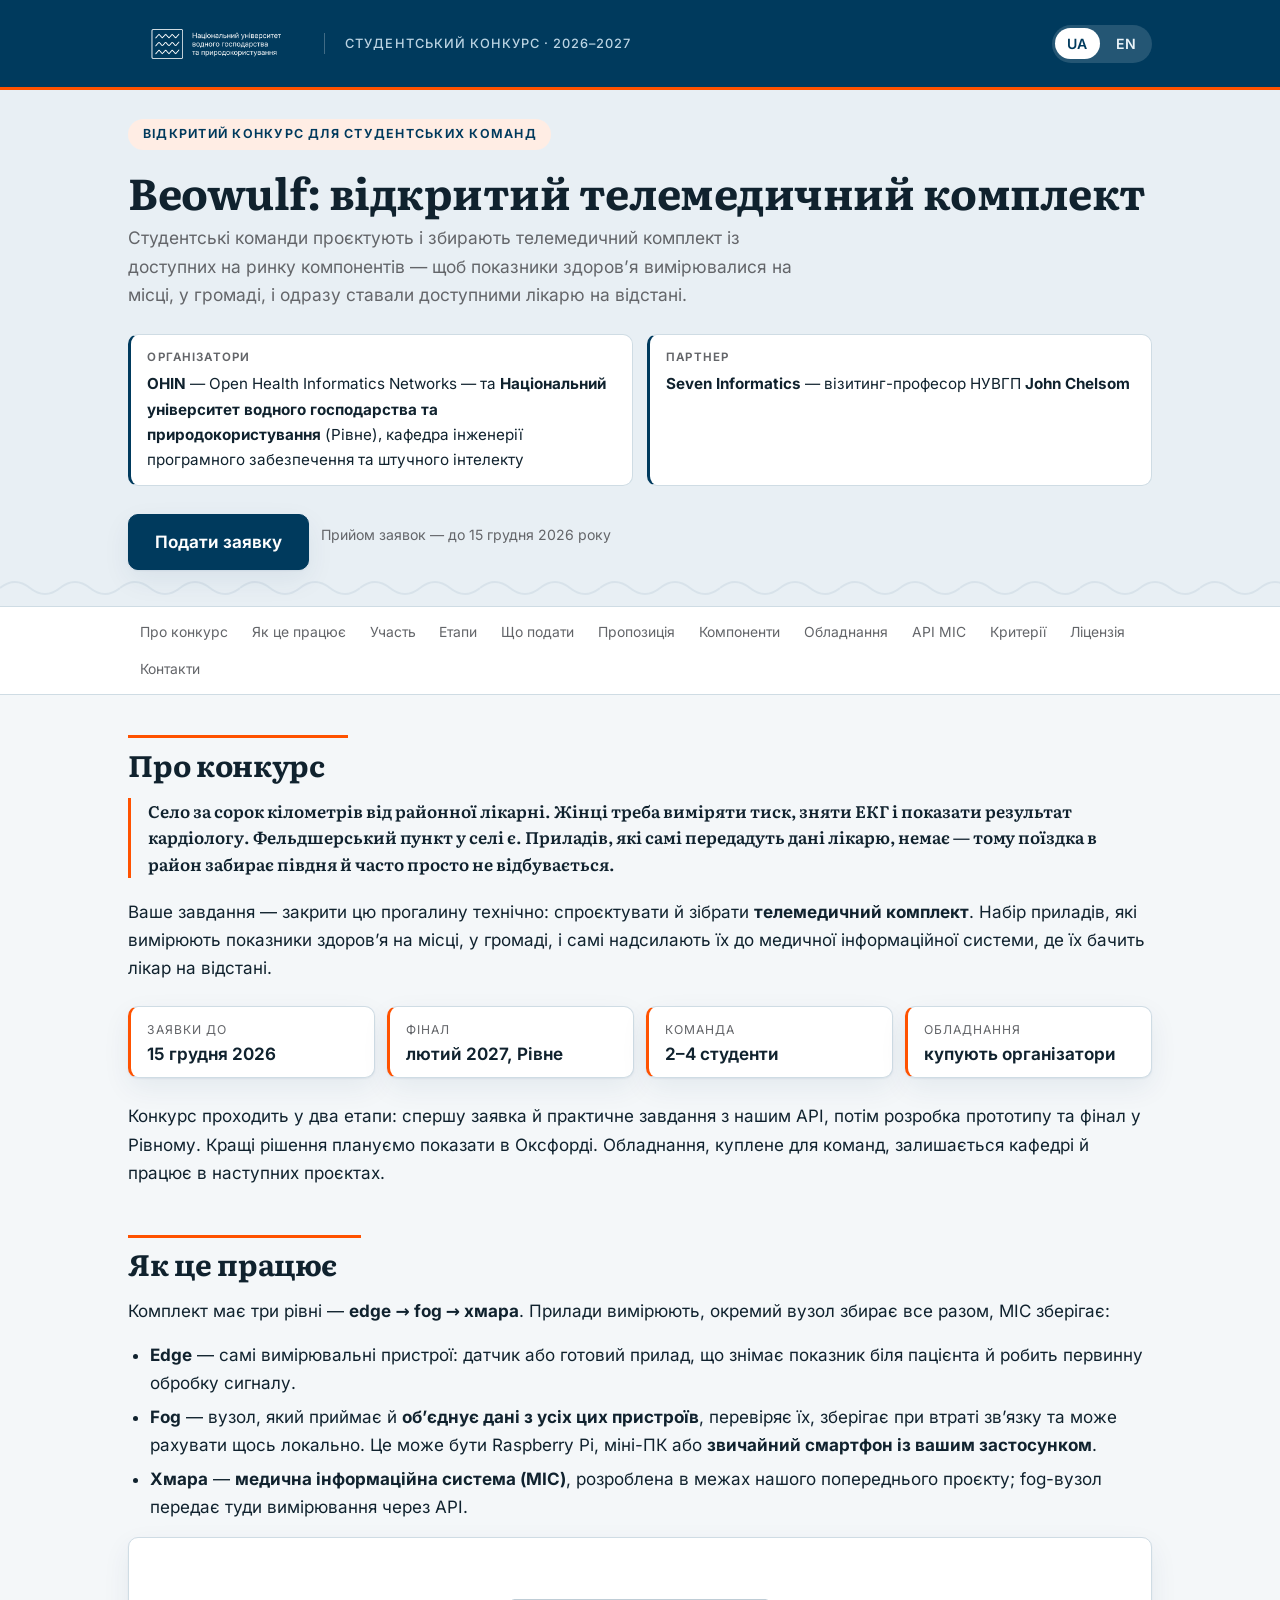
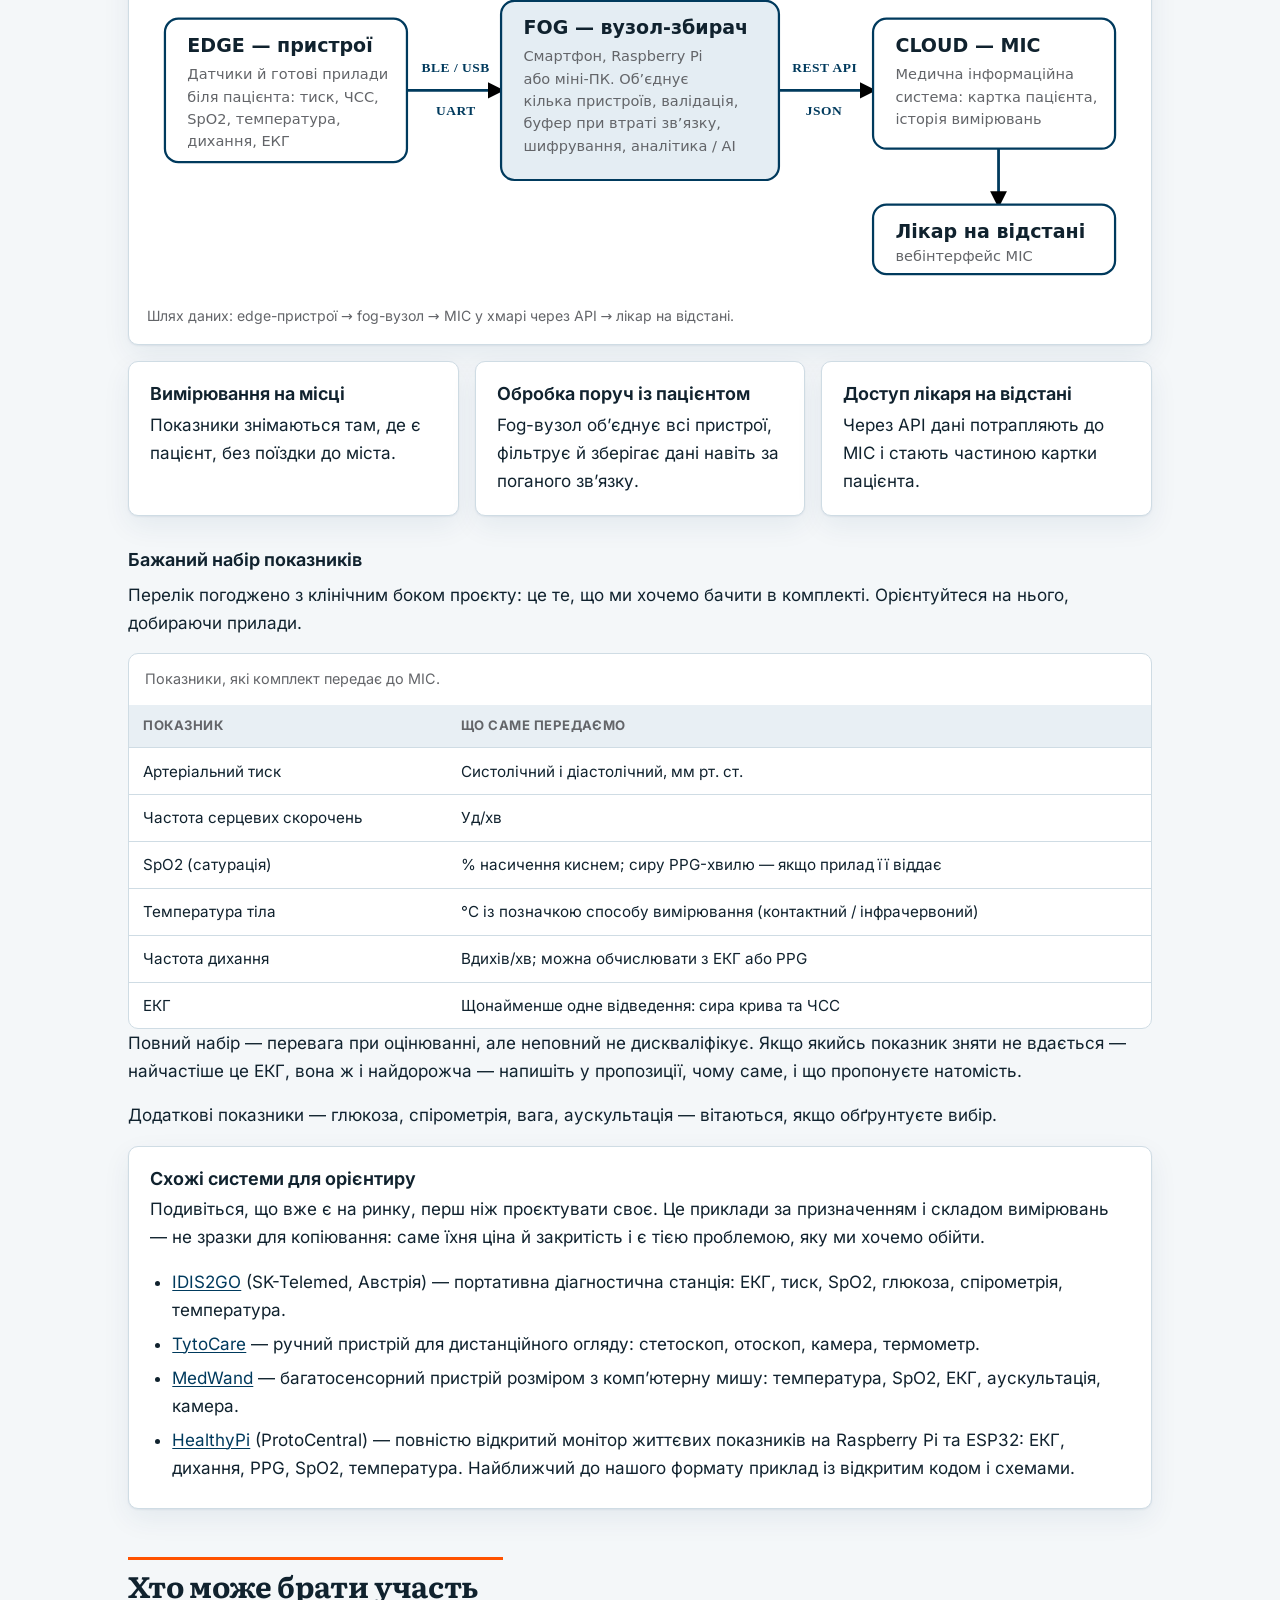
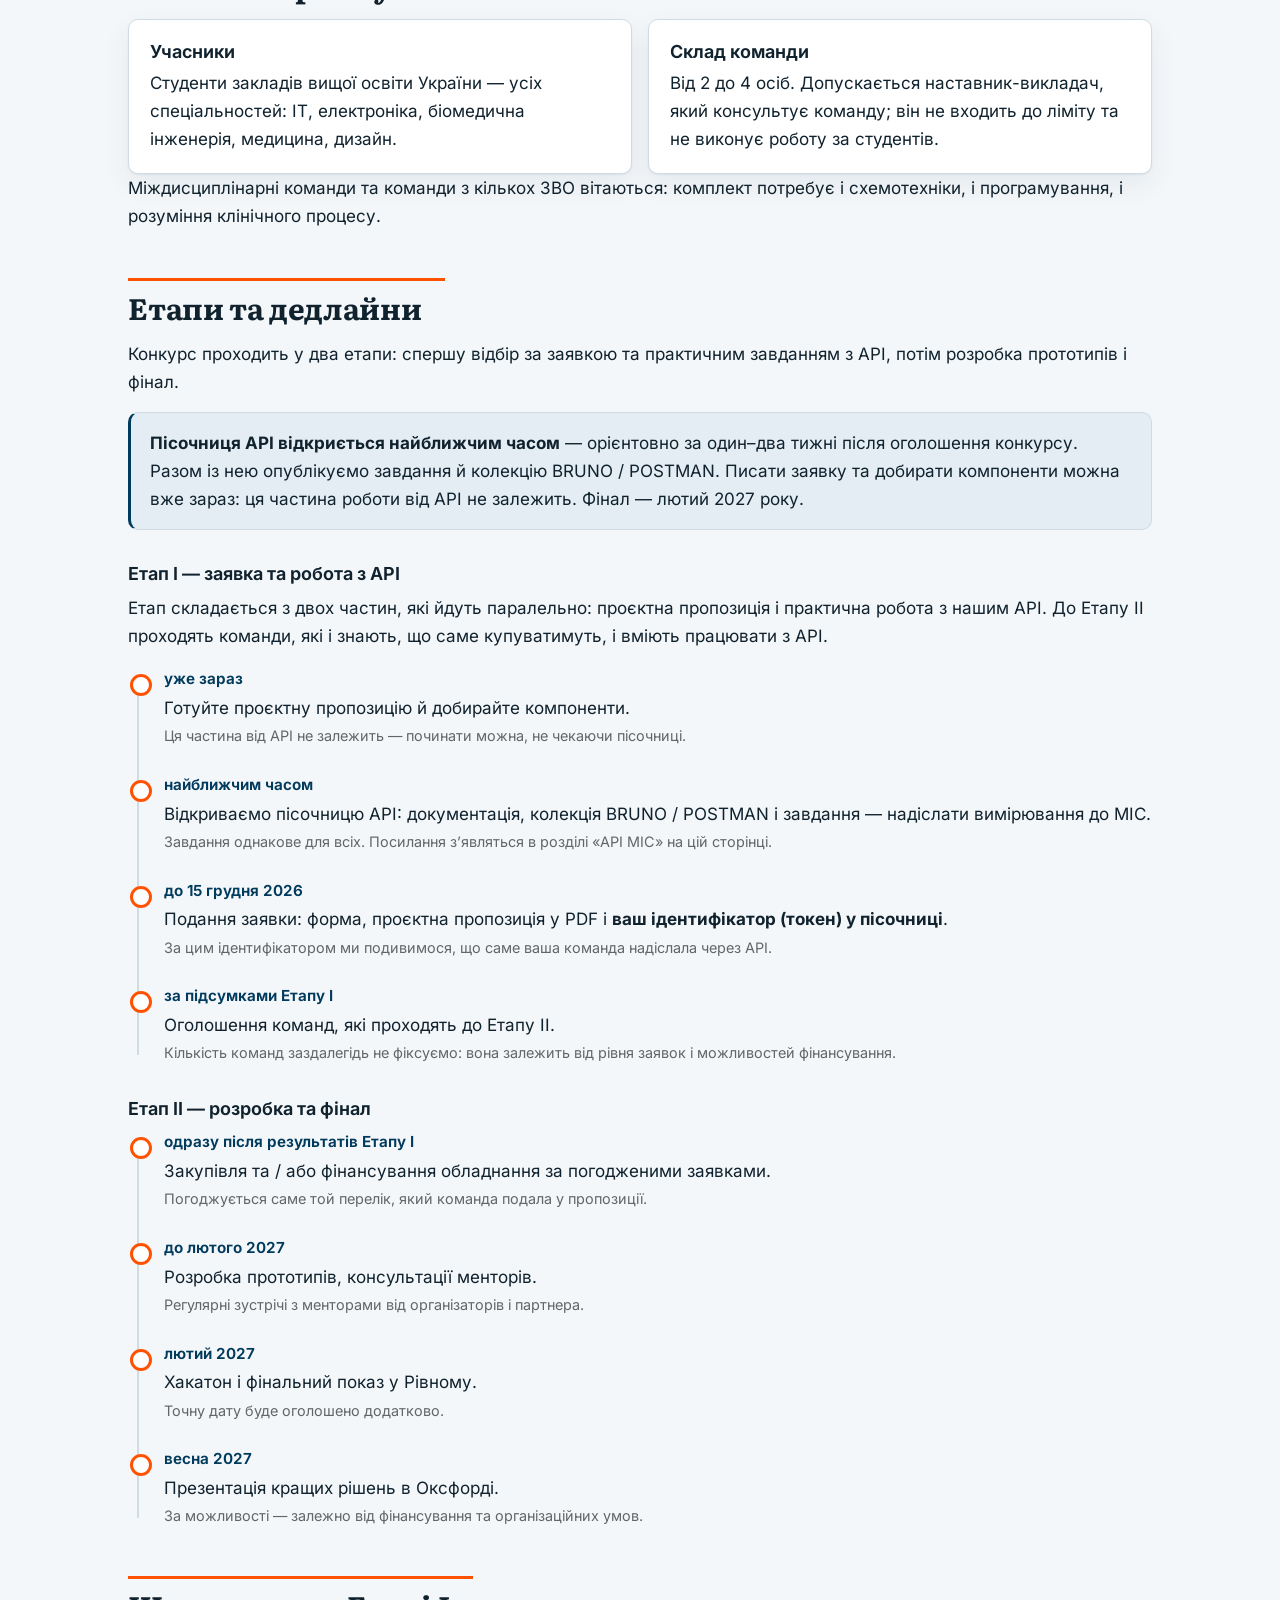
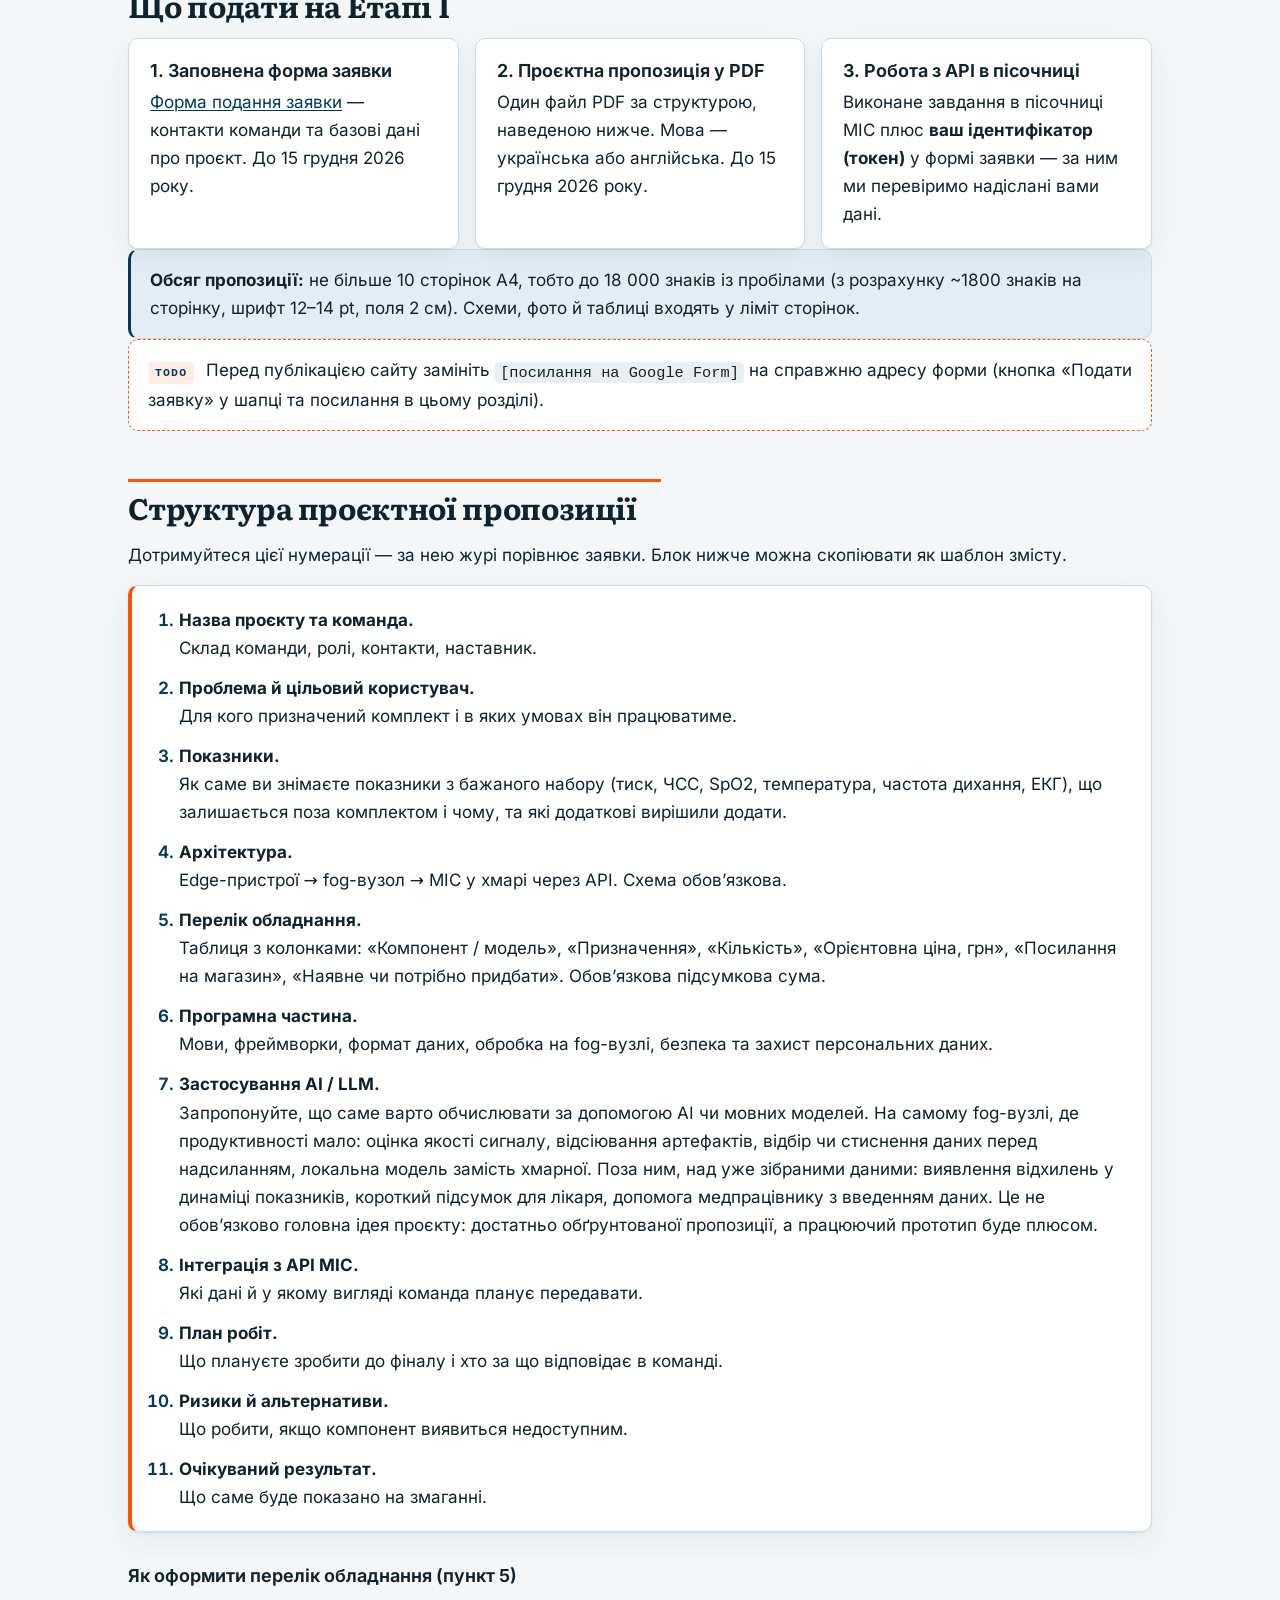
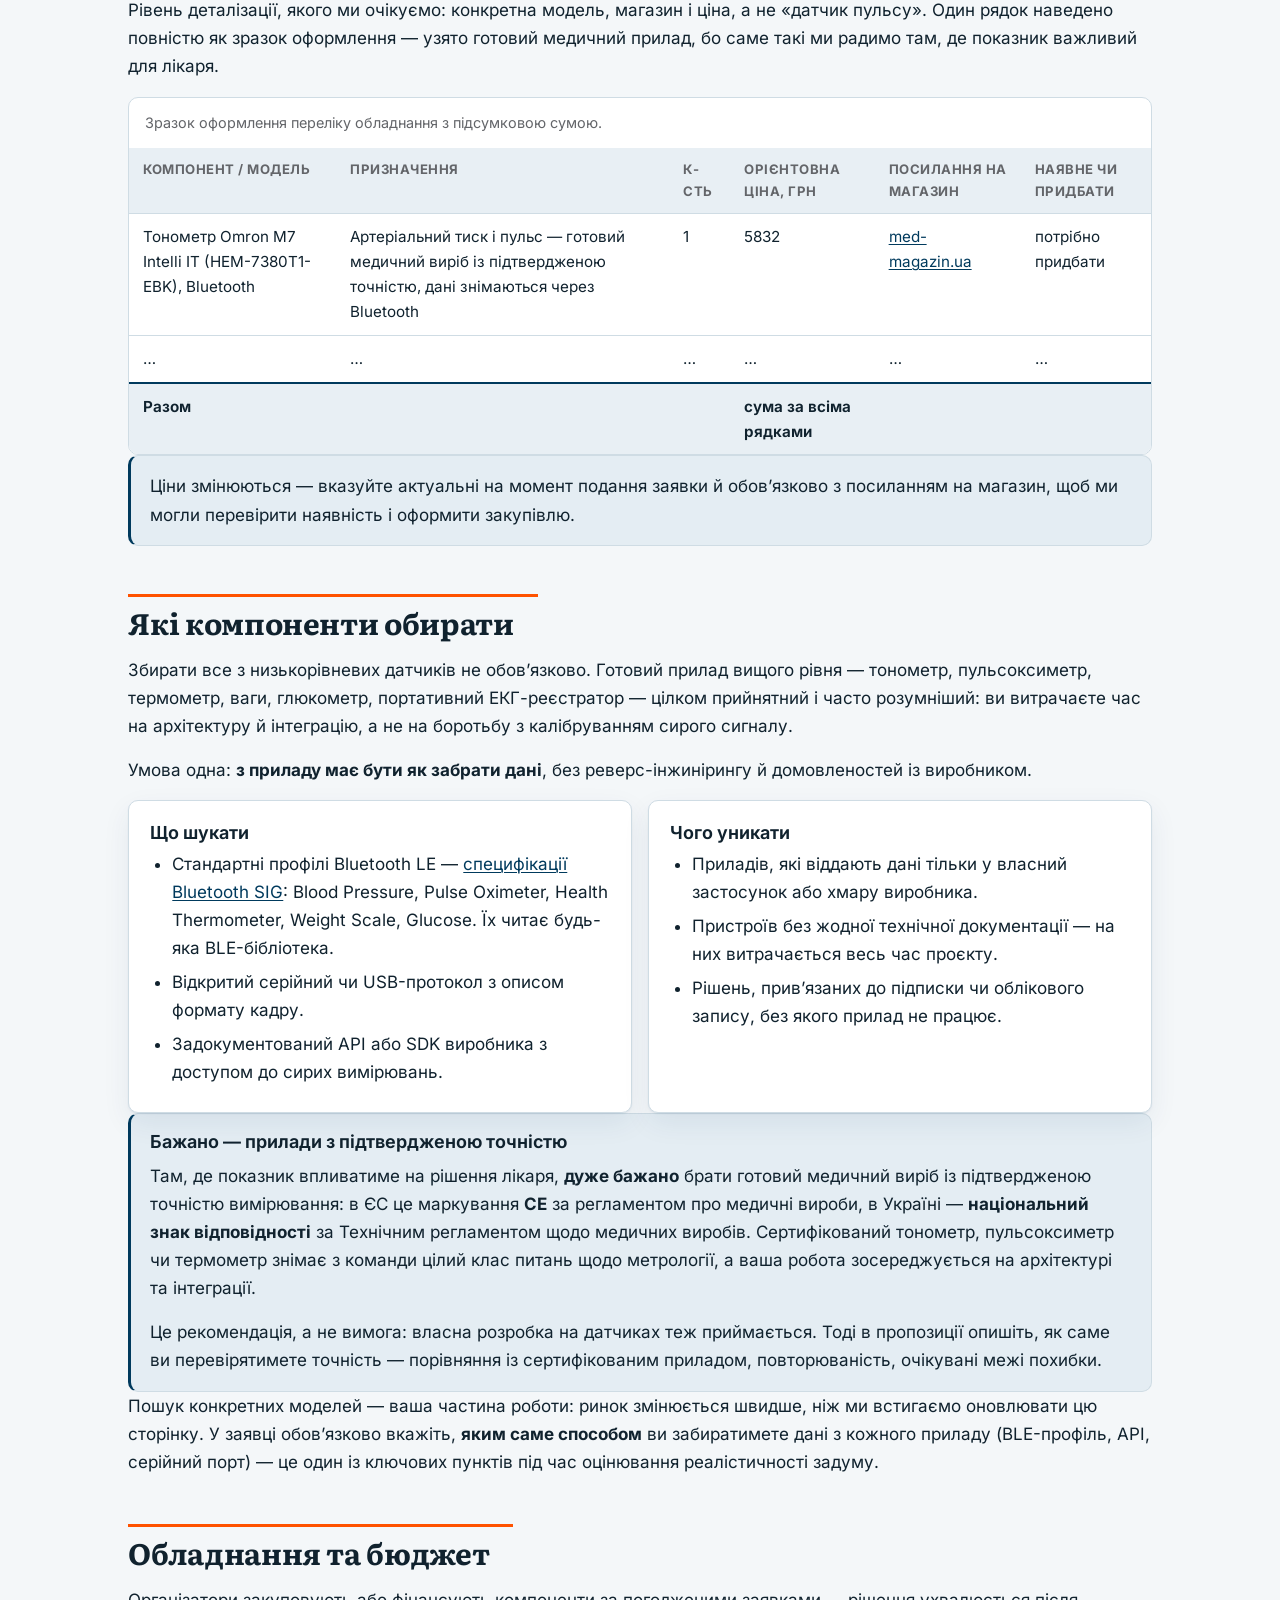
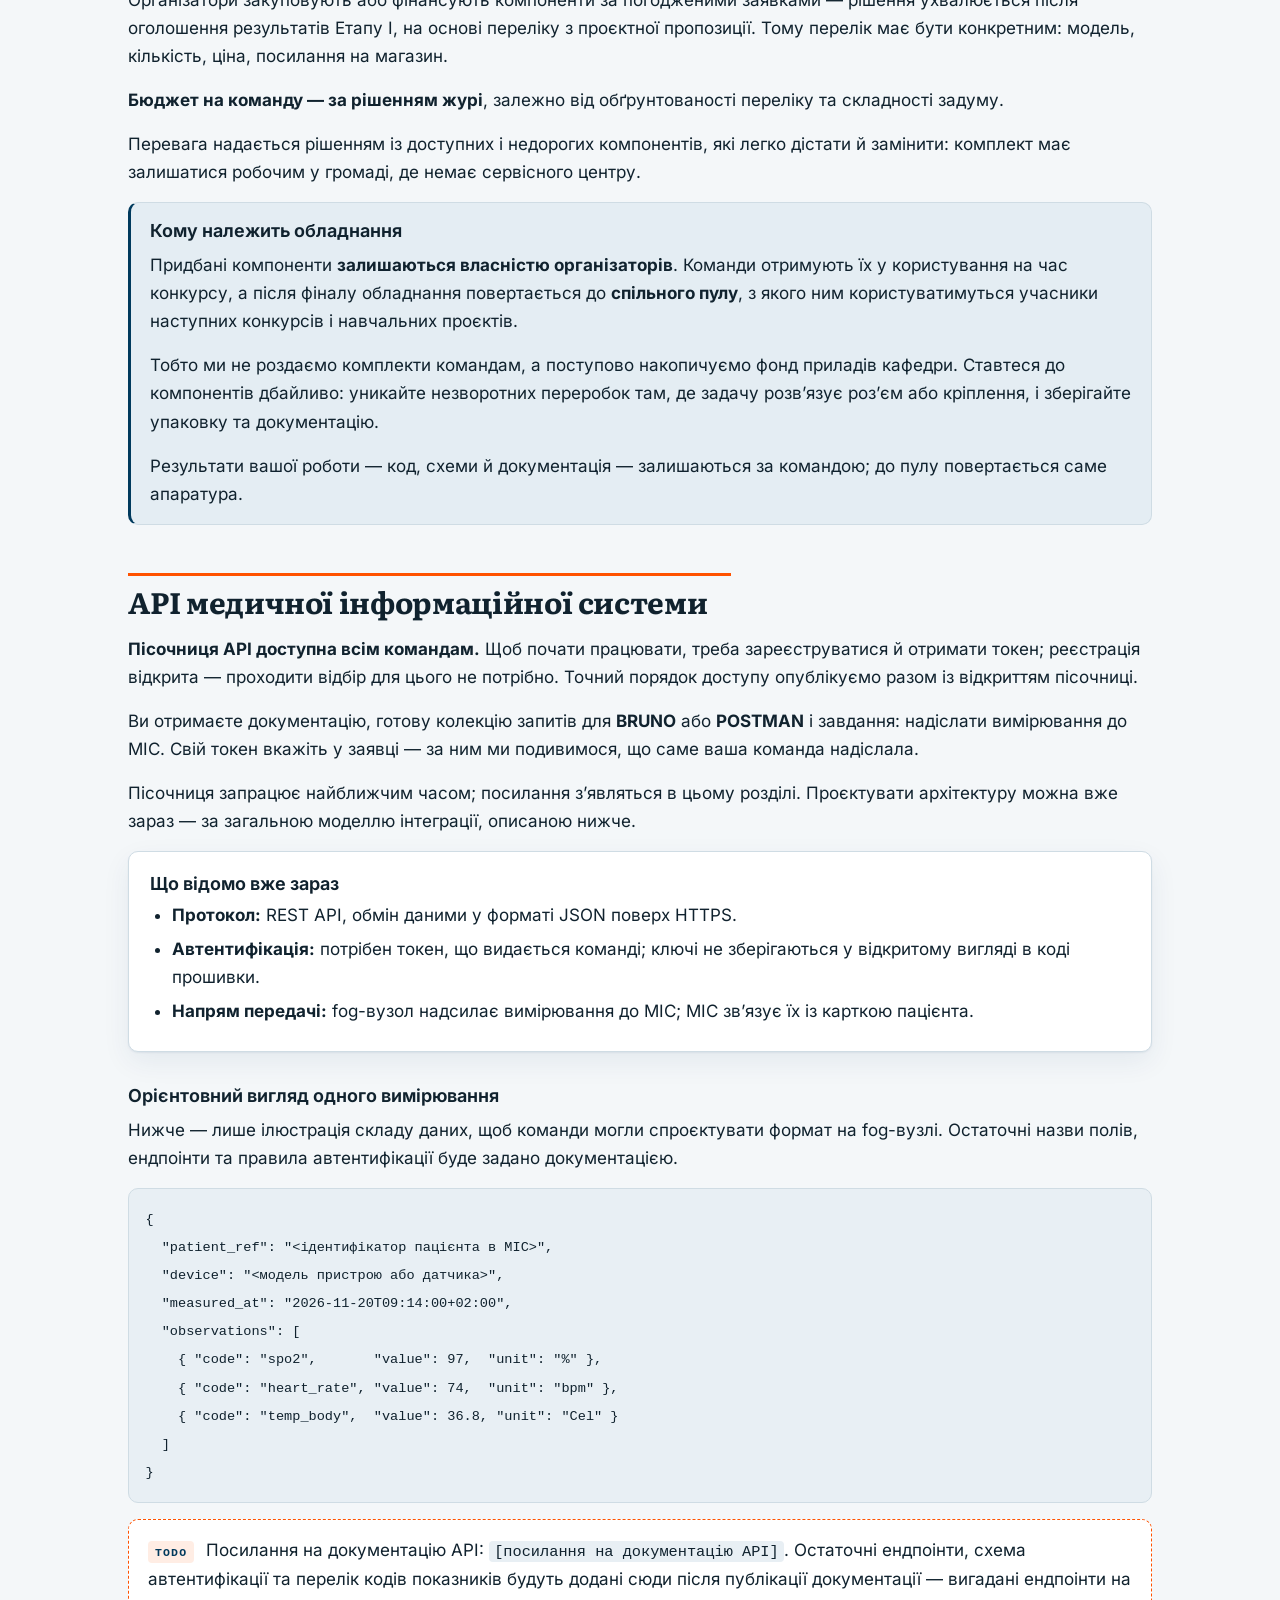
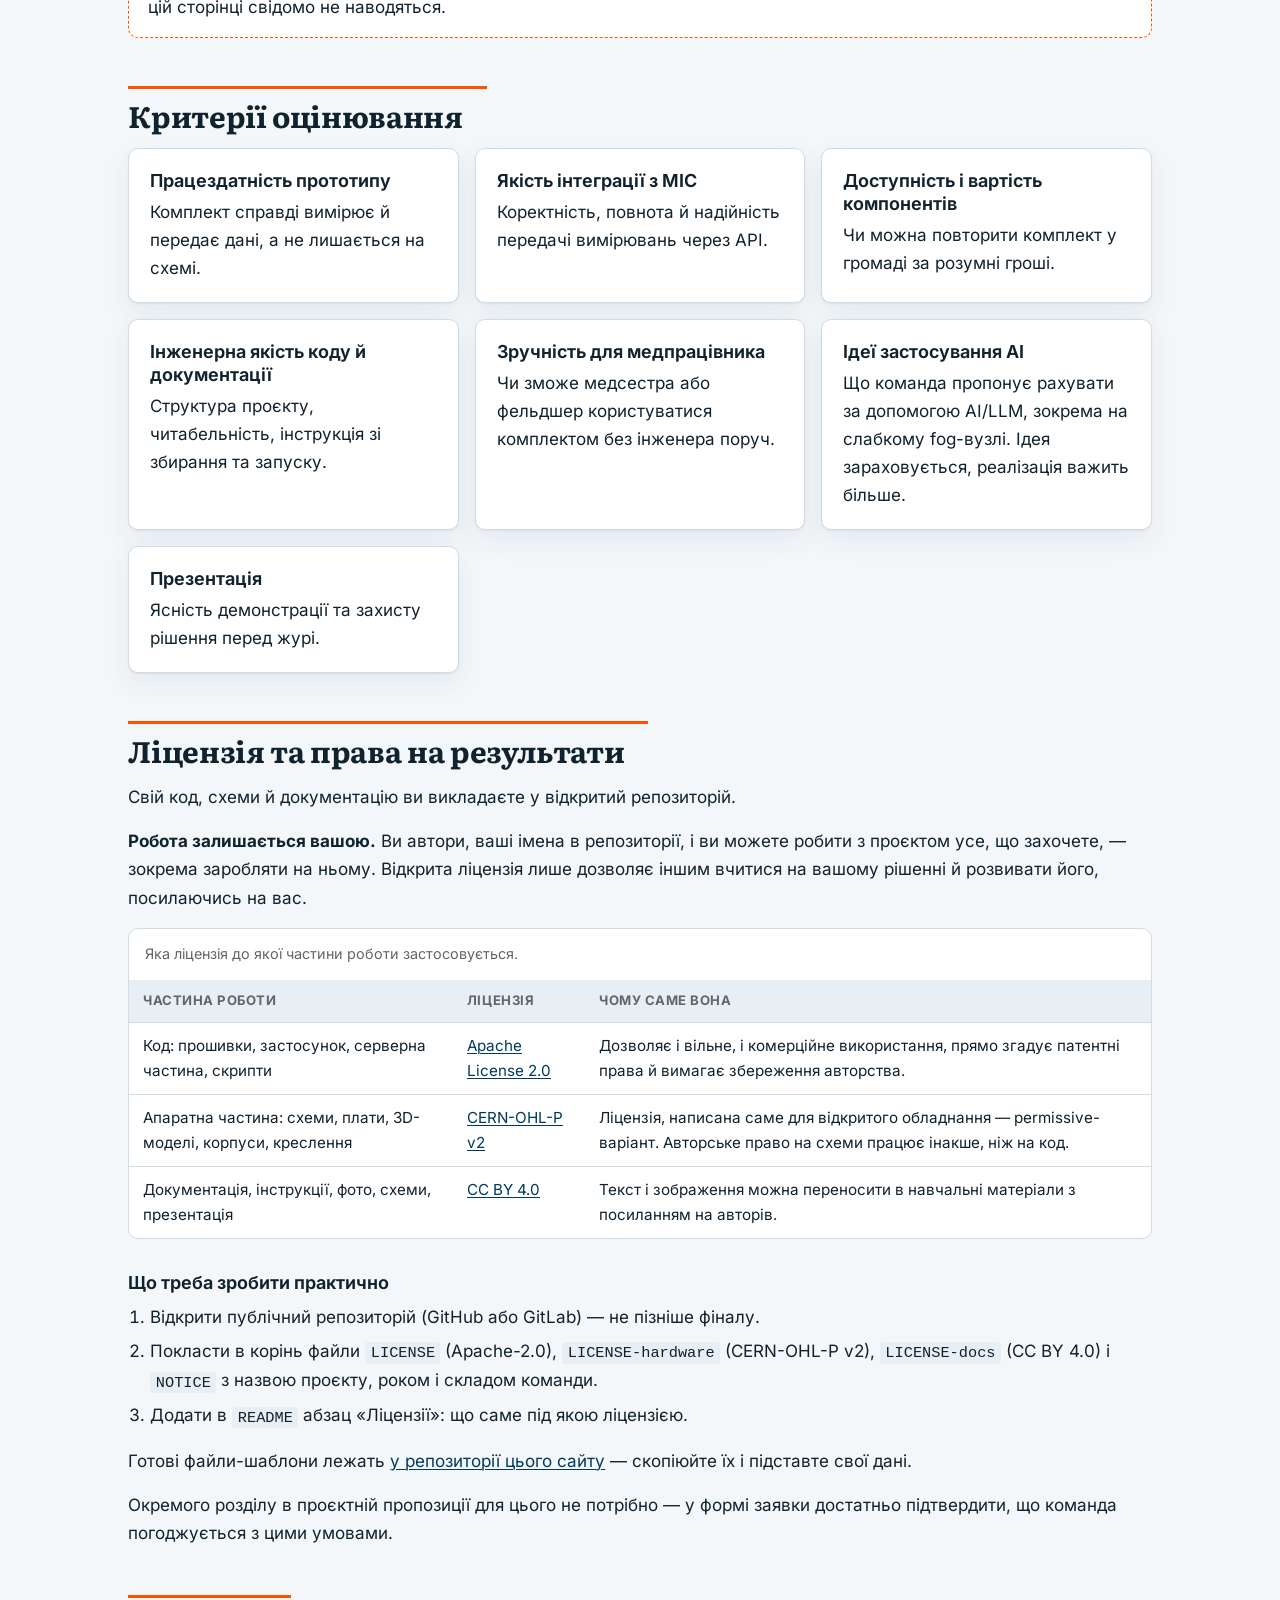
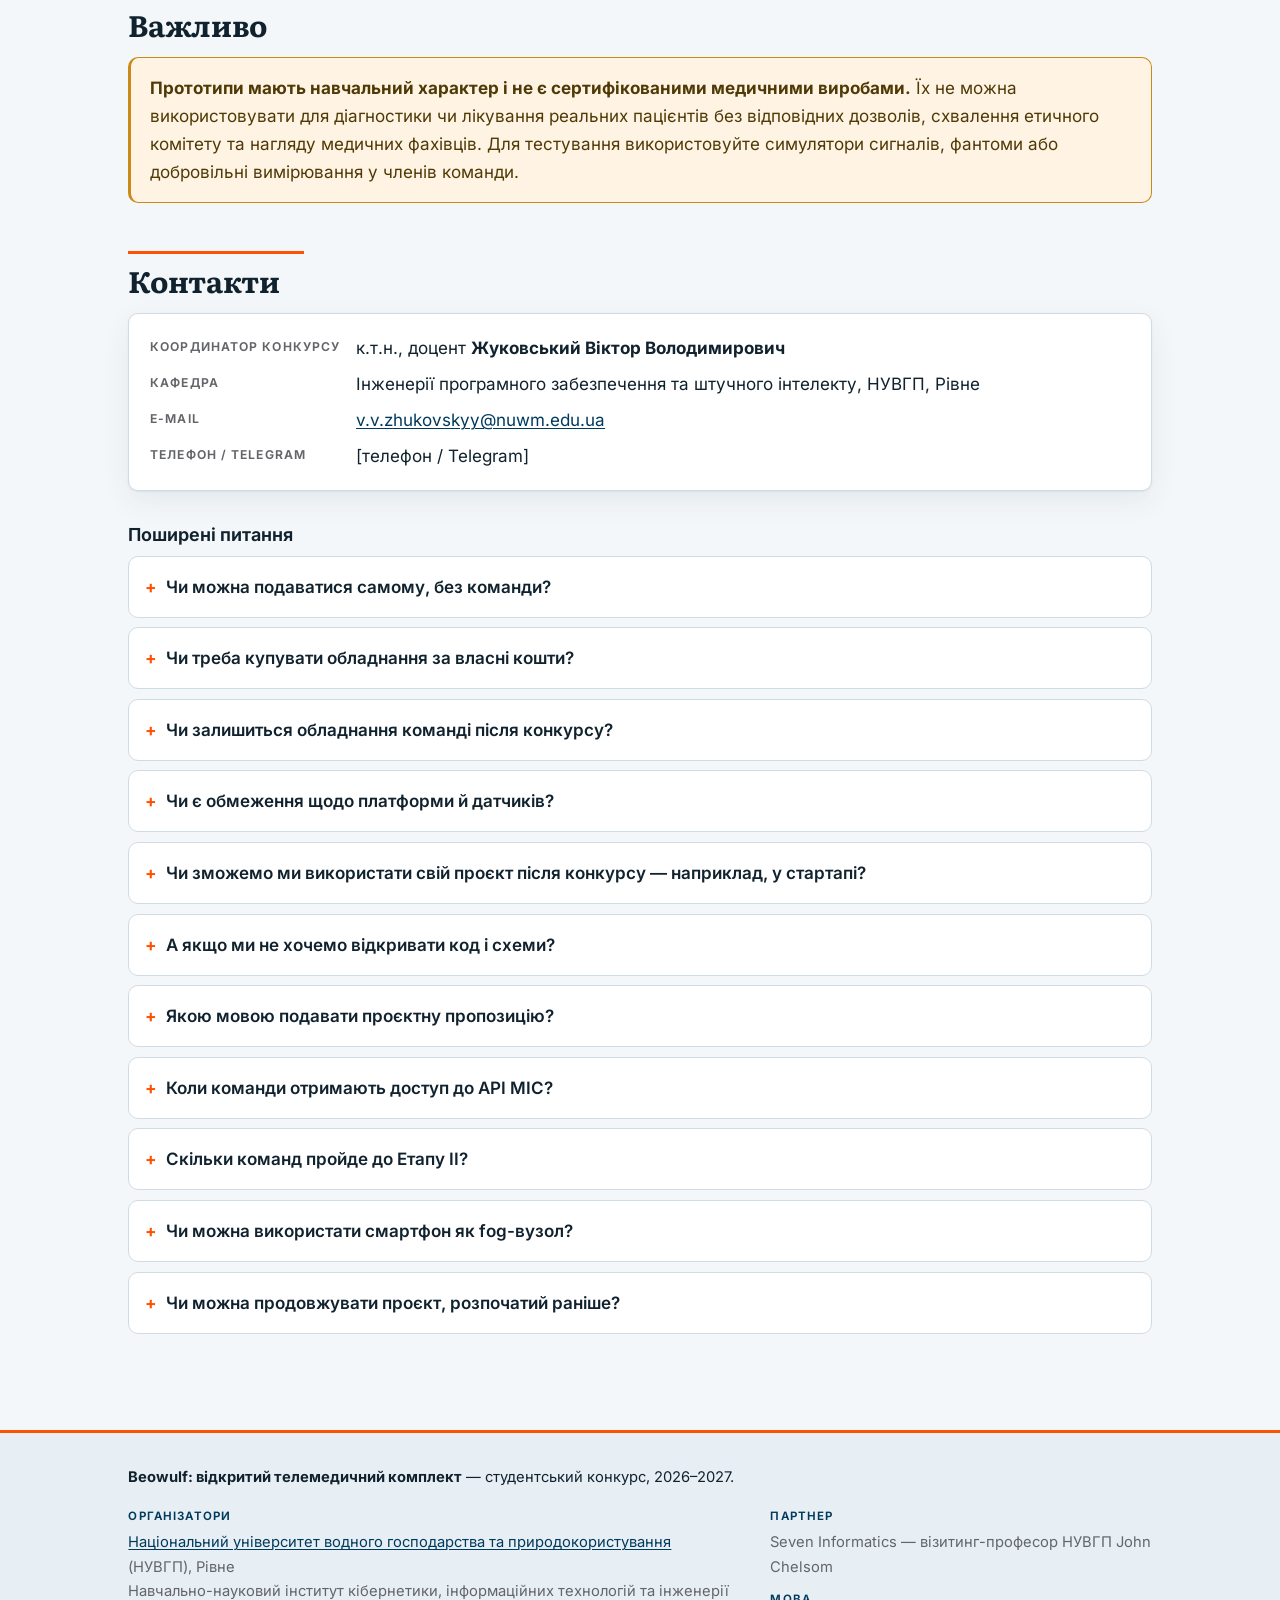
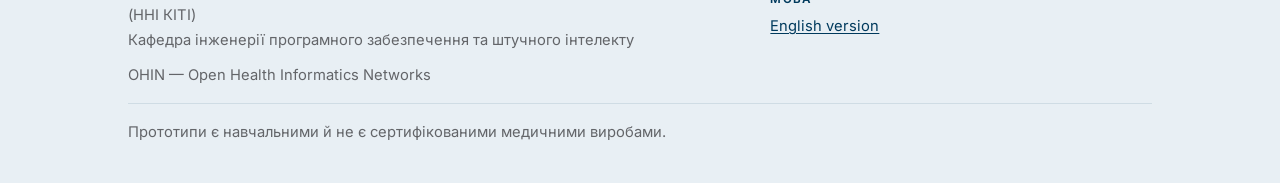
==== commit 717e05d5: "Ask for a plain work plan instead of a weekly schedule" ====
--- a/index.html
+++ b/index.html
@@ -312,7 +312,7 @@
       <li><strong>Програмна частина.</strong> Мови, фреймворки, формат даних, обробка на fog-вузлі, безпека та захист персональних даних.</li>
       <li><strong>Застосування AI / LLM.</strong> Запропонуйте, що саме варто обчислювати за допомогою AI чи мовних моделей. На самому fog-вузлі, де продуктивності мало: оцінка якості сигналу, відсіювання артефактів, відбір чи стиснення даних перед надсиланням, локальна модель замість хмарної. Поза ним, над уже зібраними даними: виявлення відхилень у динаміці показників, короткий підсумок для лікаря, допомога медпрацівнику з введенням даних. Це не обов’язково головна ідея проєкту: достатньо обґрунтованої пропозиції, а працюючий прототип буде плюсом.</li>
       <li><strong>Інтеграція з API МІС.</strong> Які дані й у якому вигляді команда планує передавати.</li>
-      <li><strong>План робіт.</strong> Графік за тижнями до фіналу та розподіл завдань у команді.</li>
+      <li><strong>План робіт.</strong> Що плануєте зробити до фіналу і хто за що відповідає в команді.</li>
       <li><strong>Ризики й альтернативи.</strong> Що робити, якщо компонент виявиться недоступним.</li>
       <li><strong>Очікуваний результат.</strong> Що саме буде показано на змаганні.</li>
     </ol>
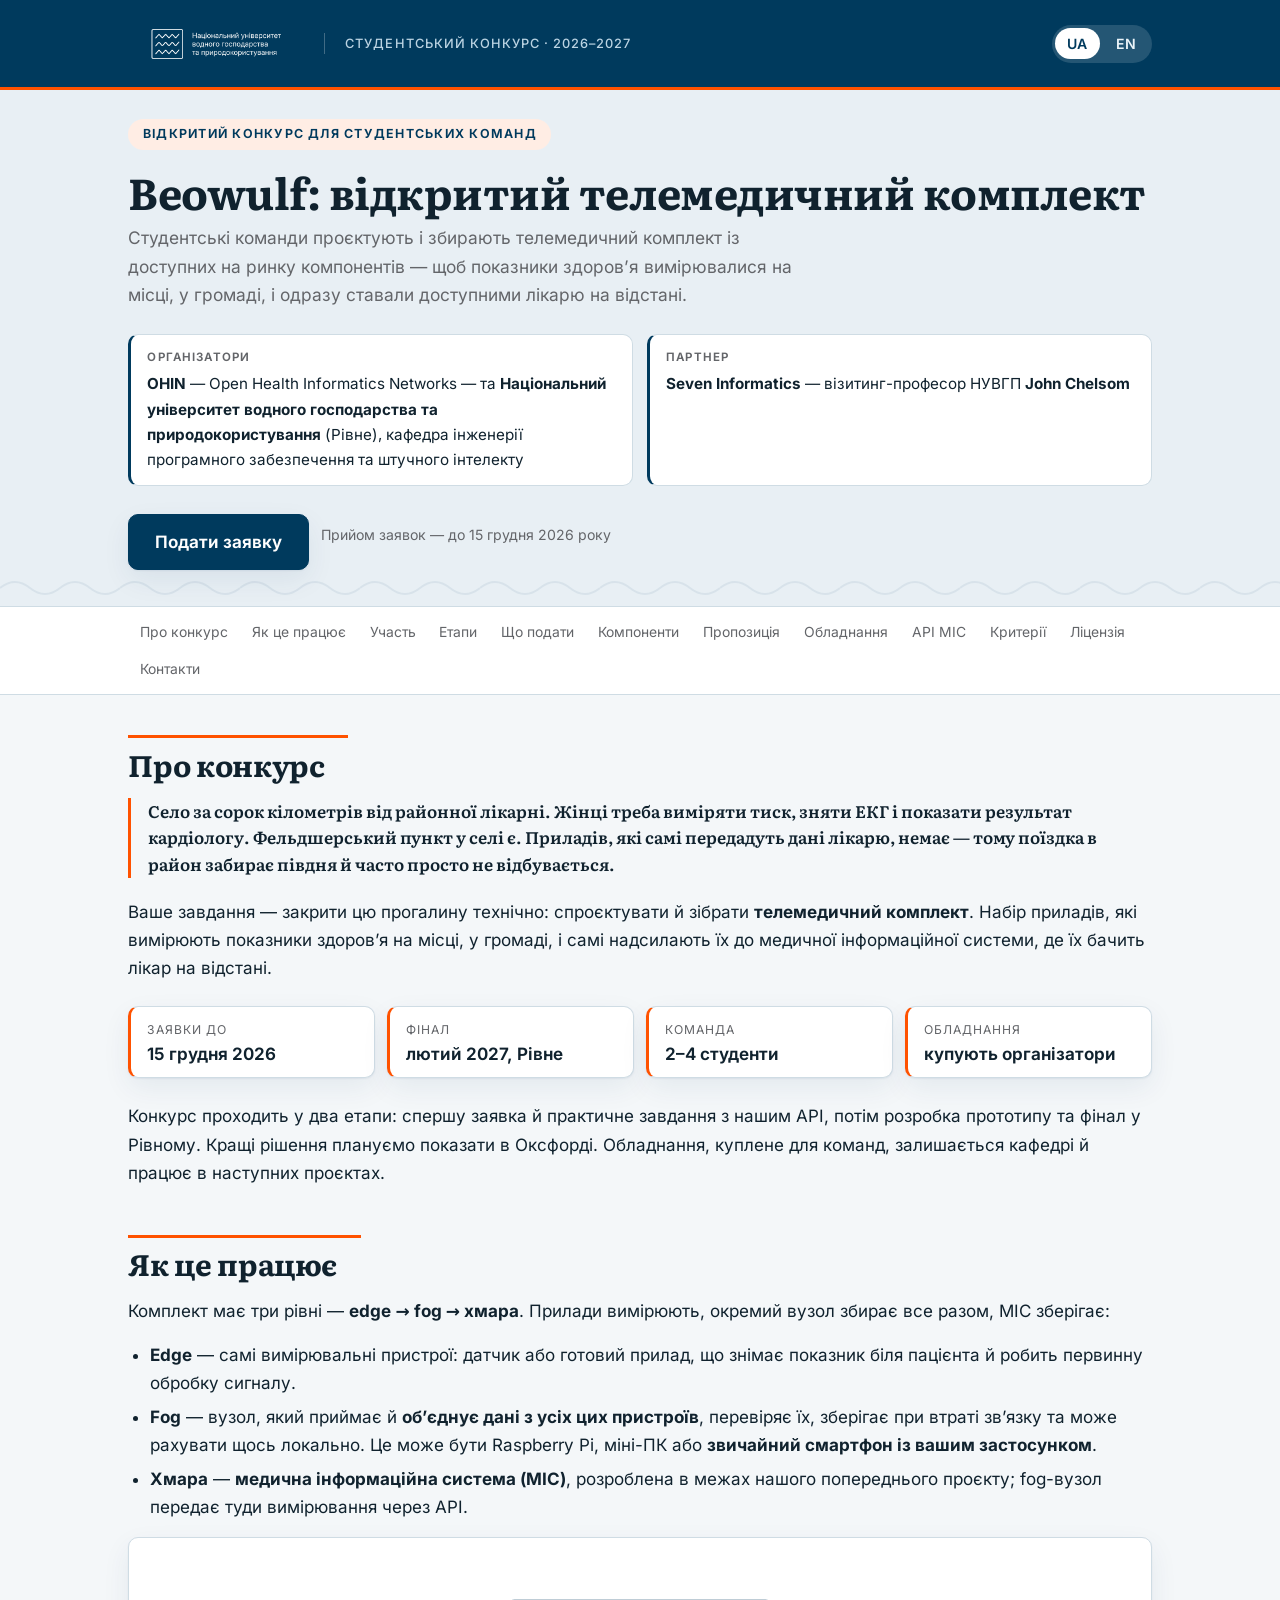
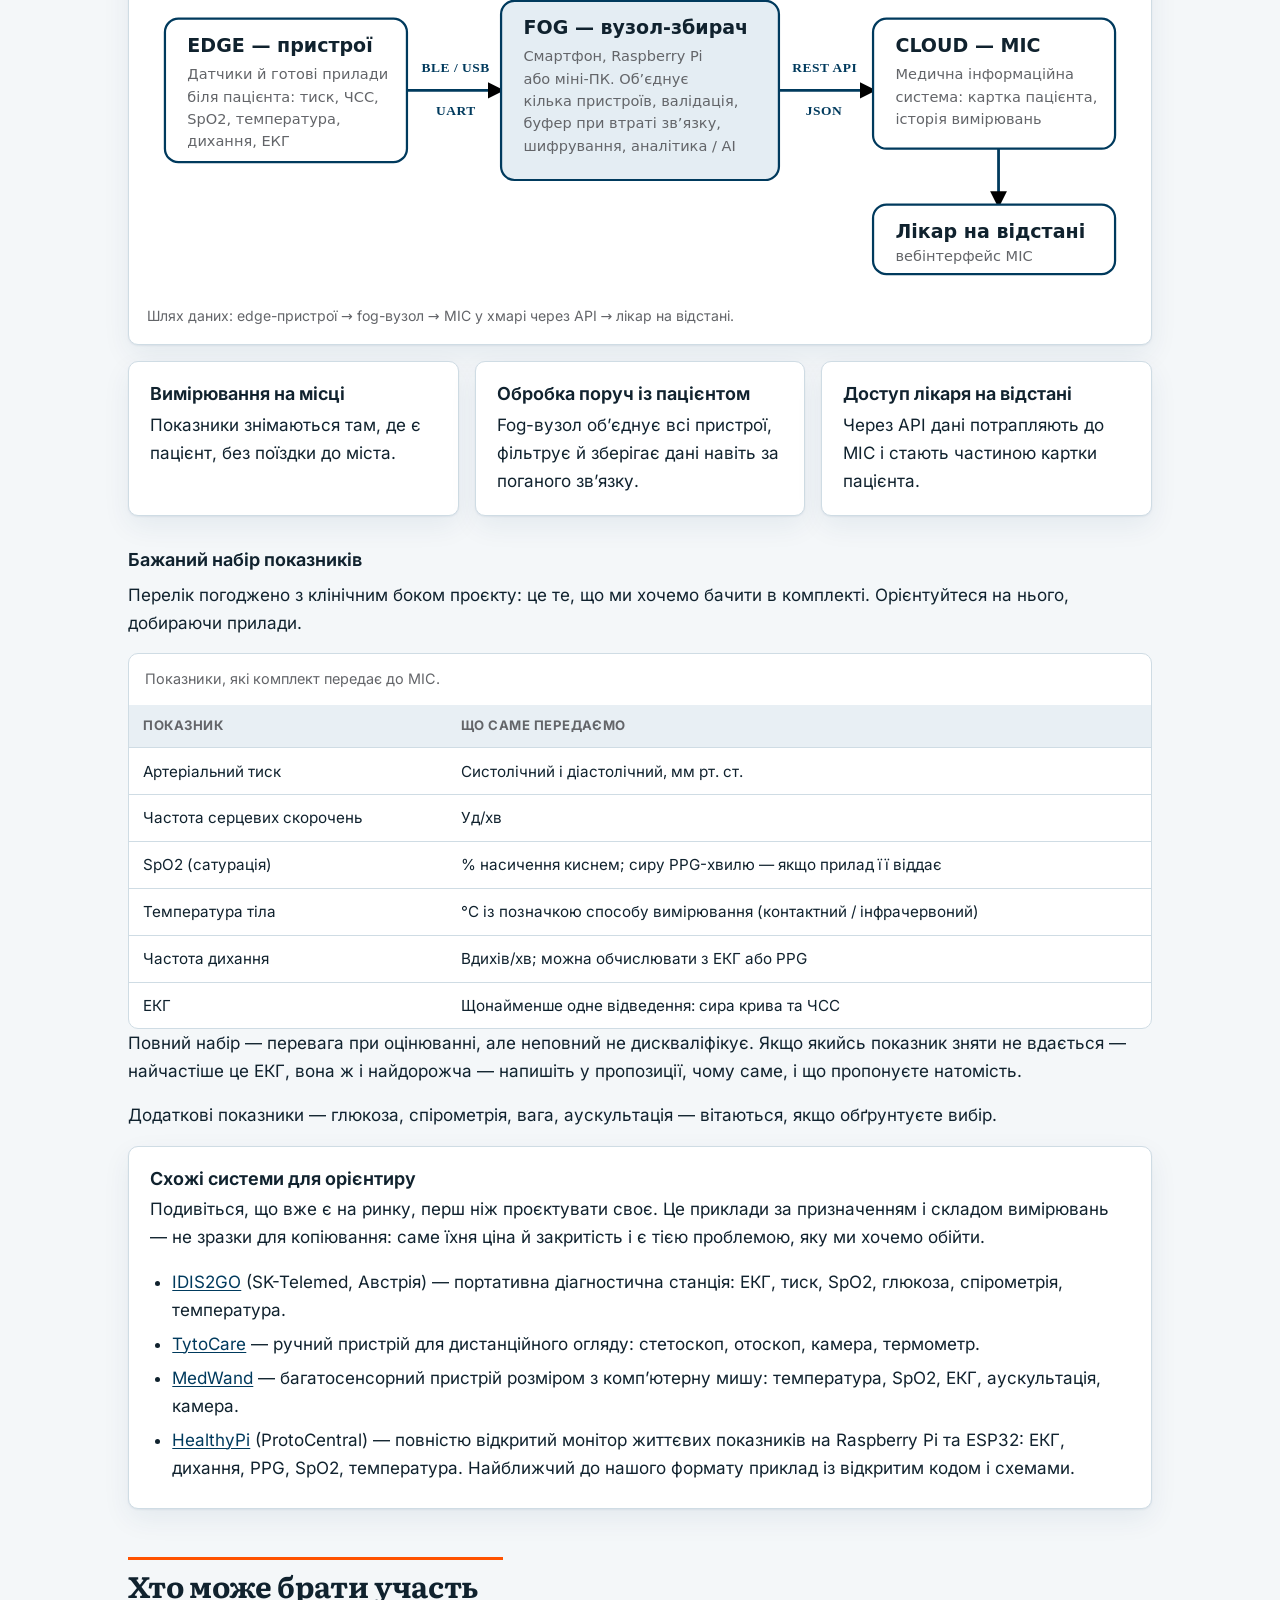
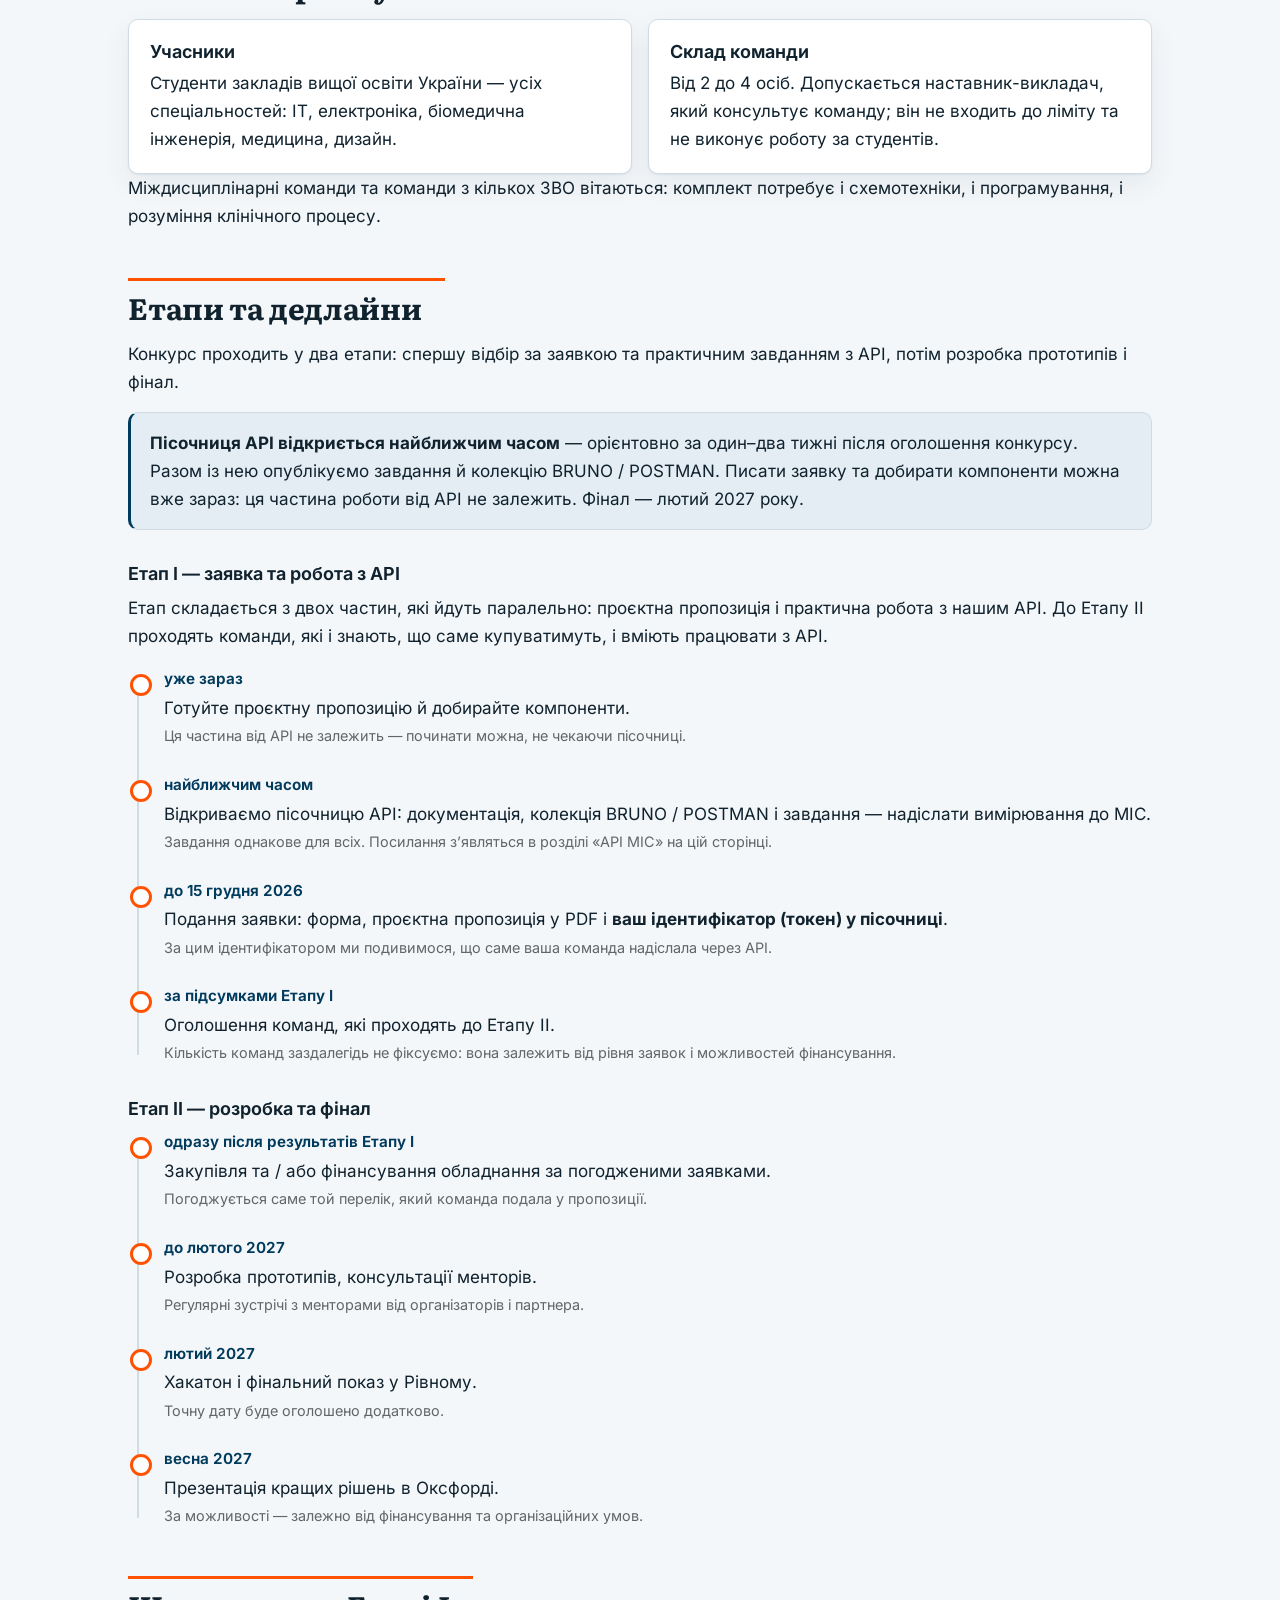
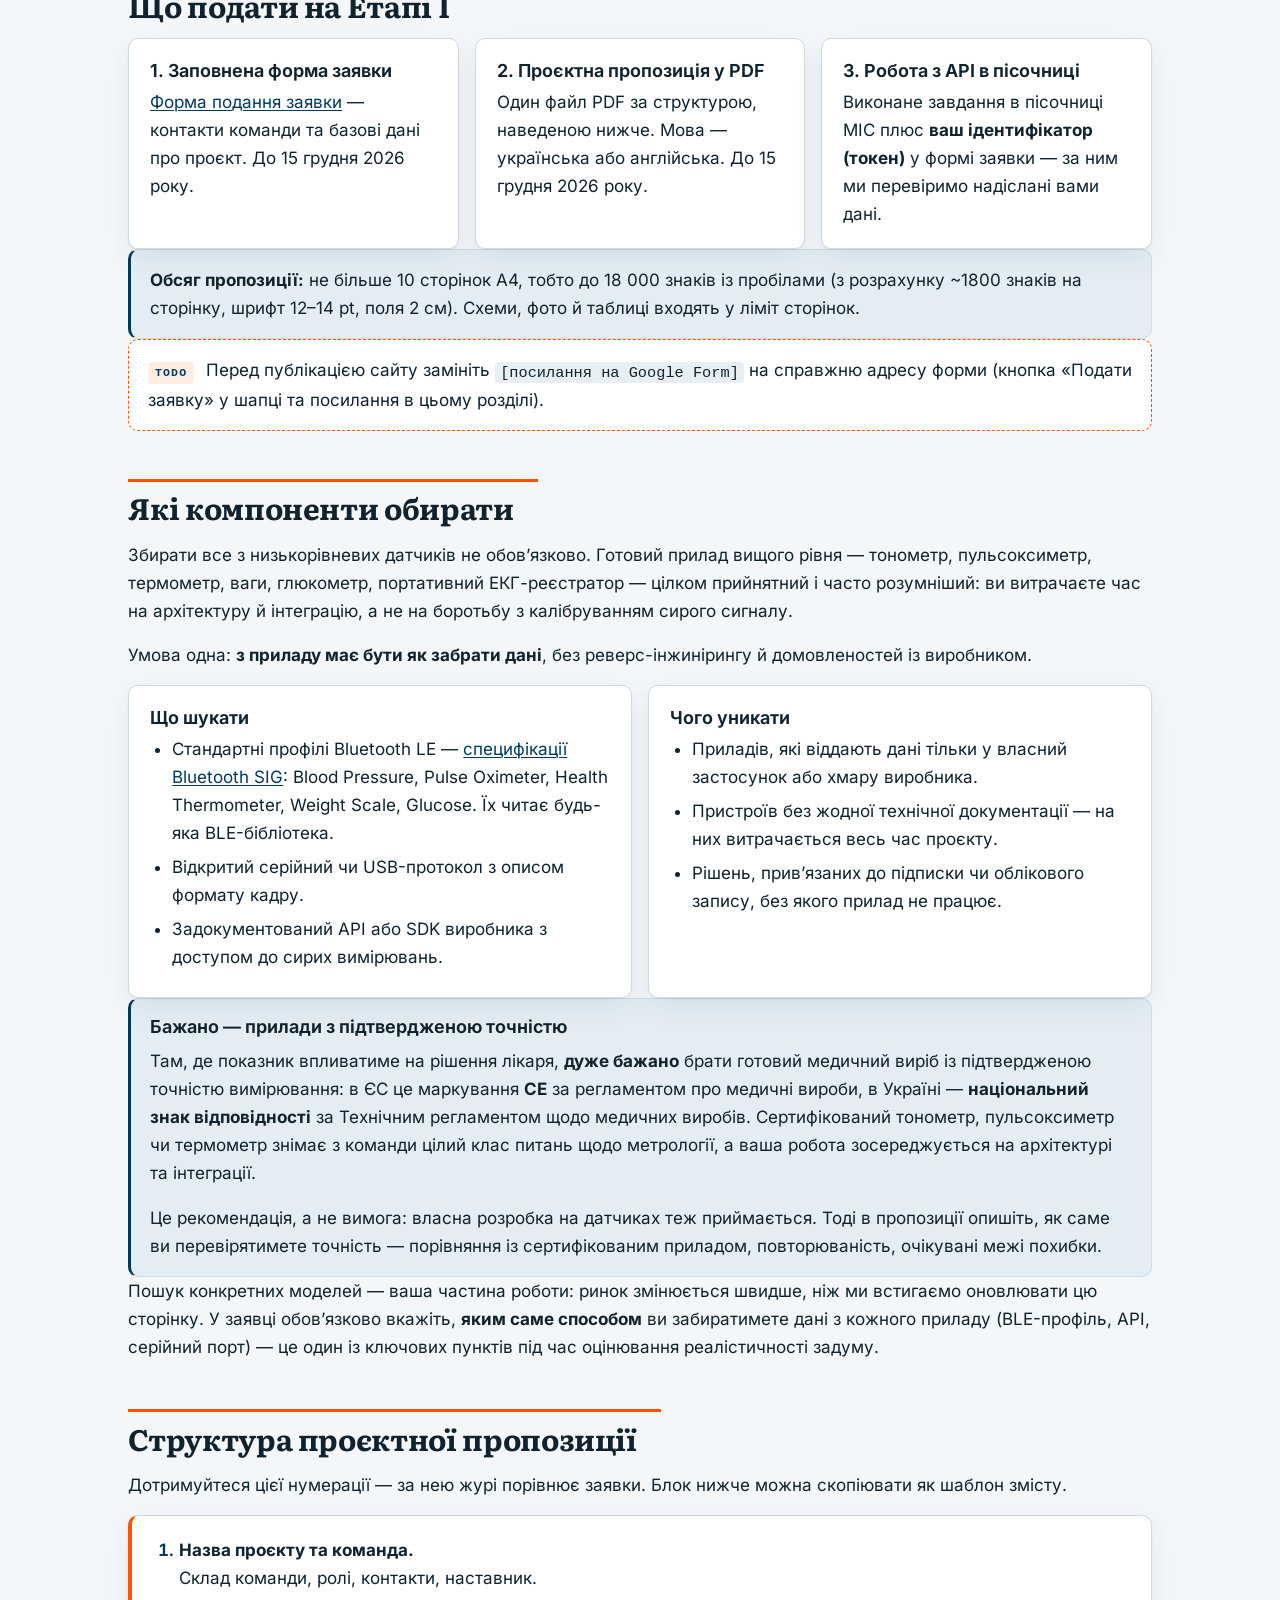
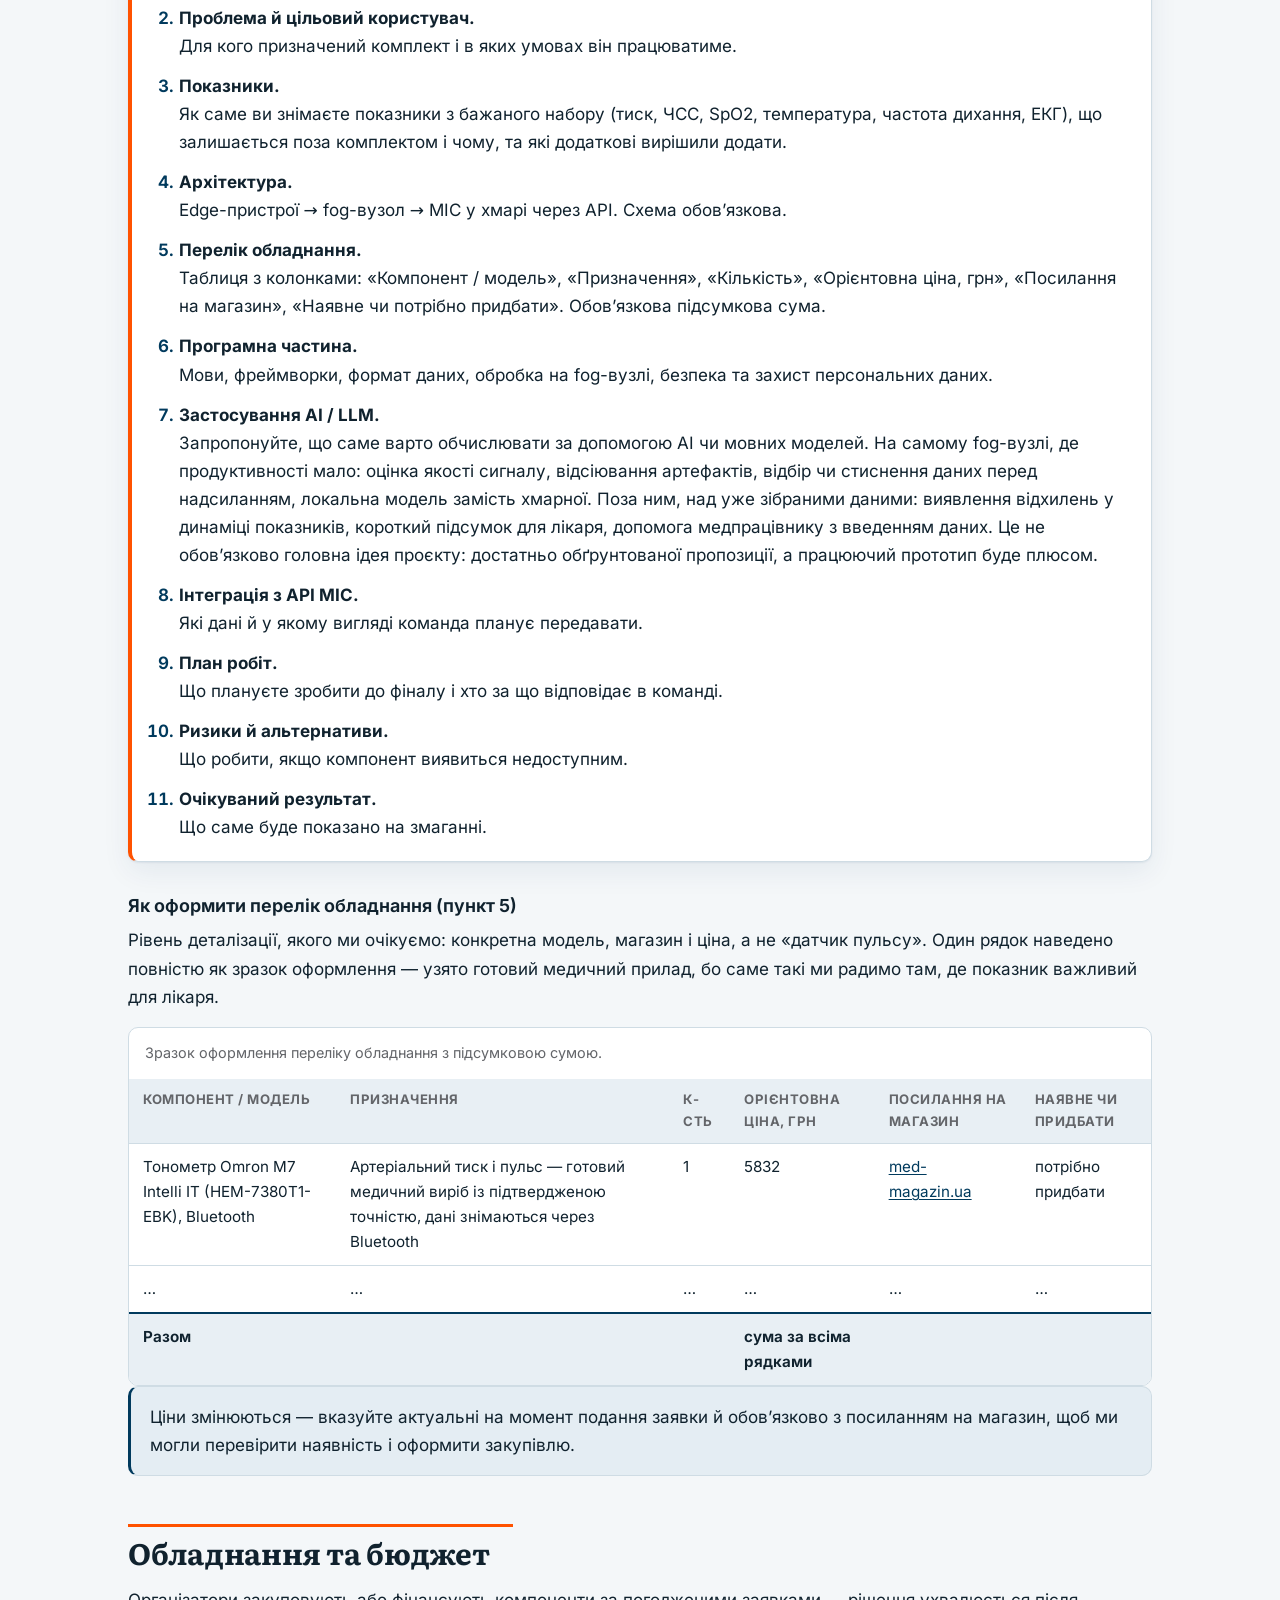
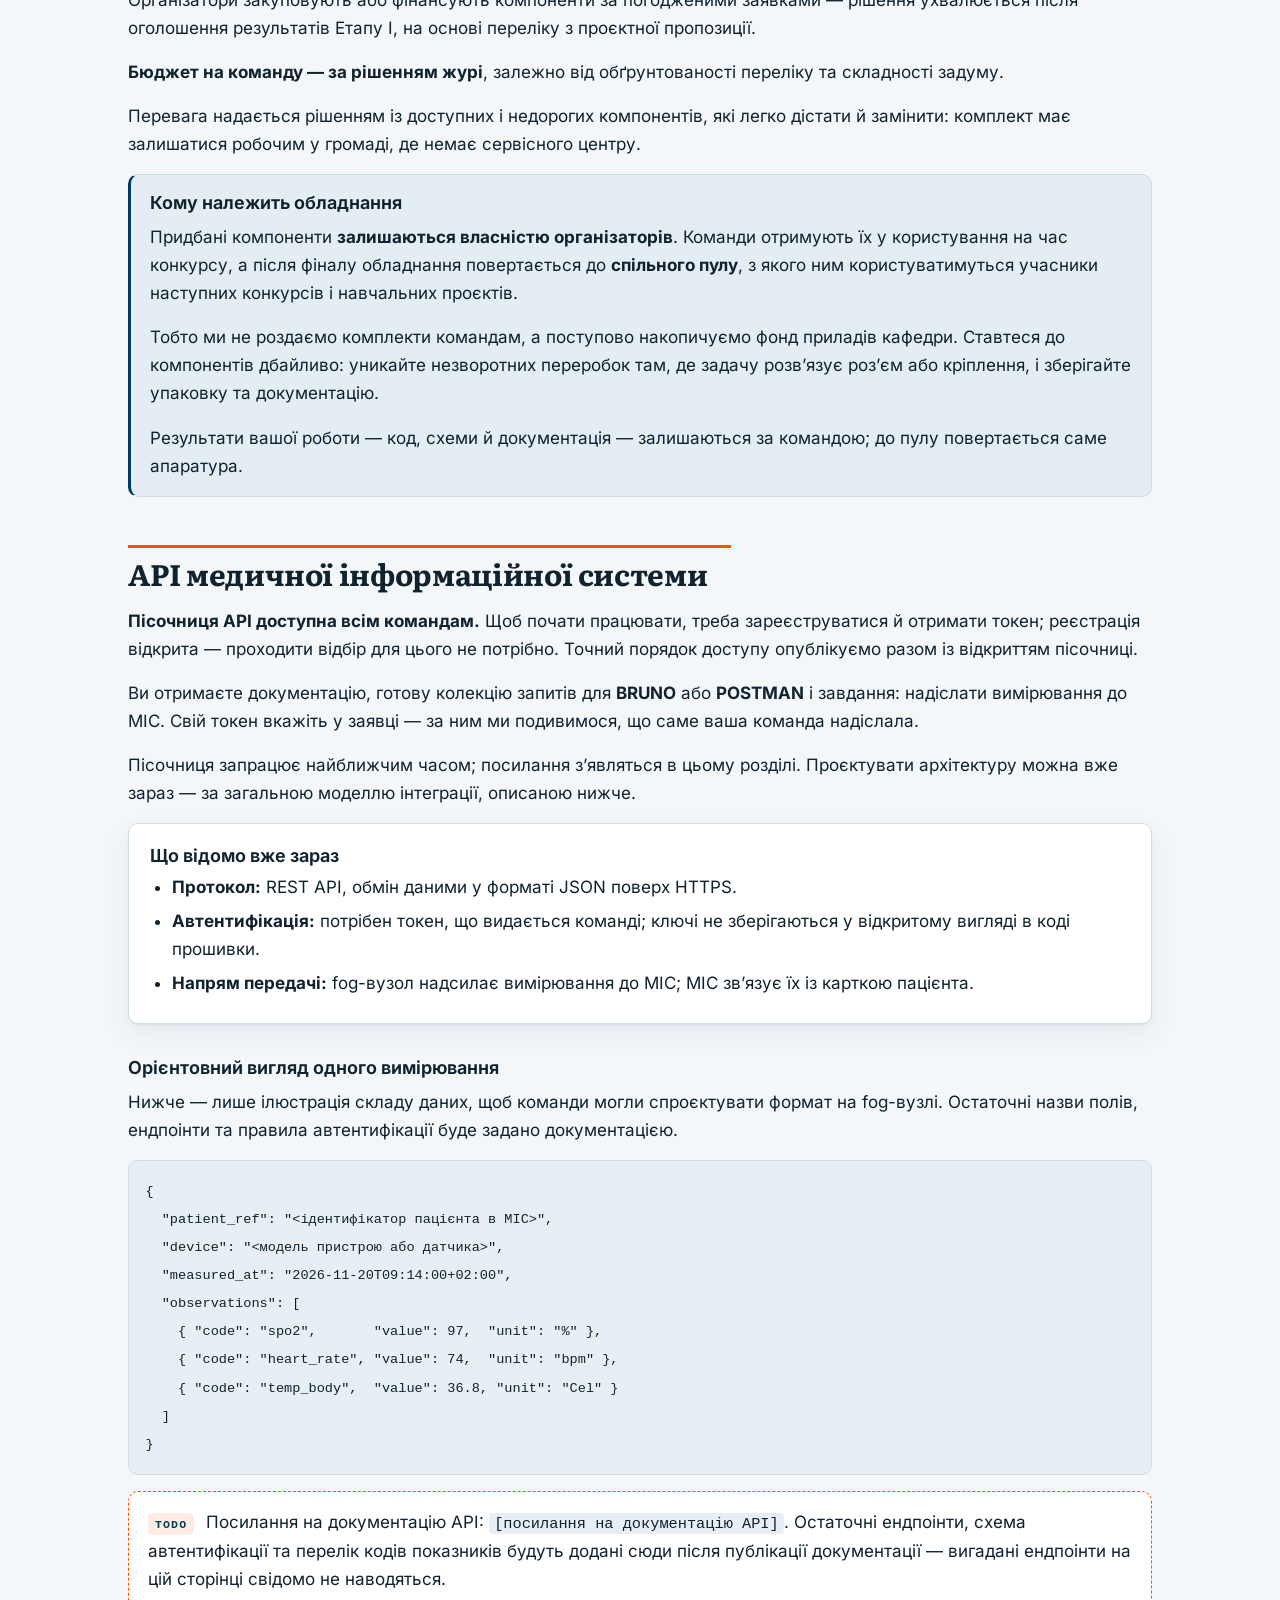
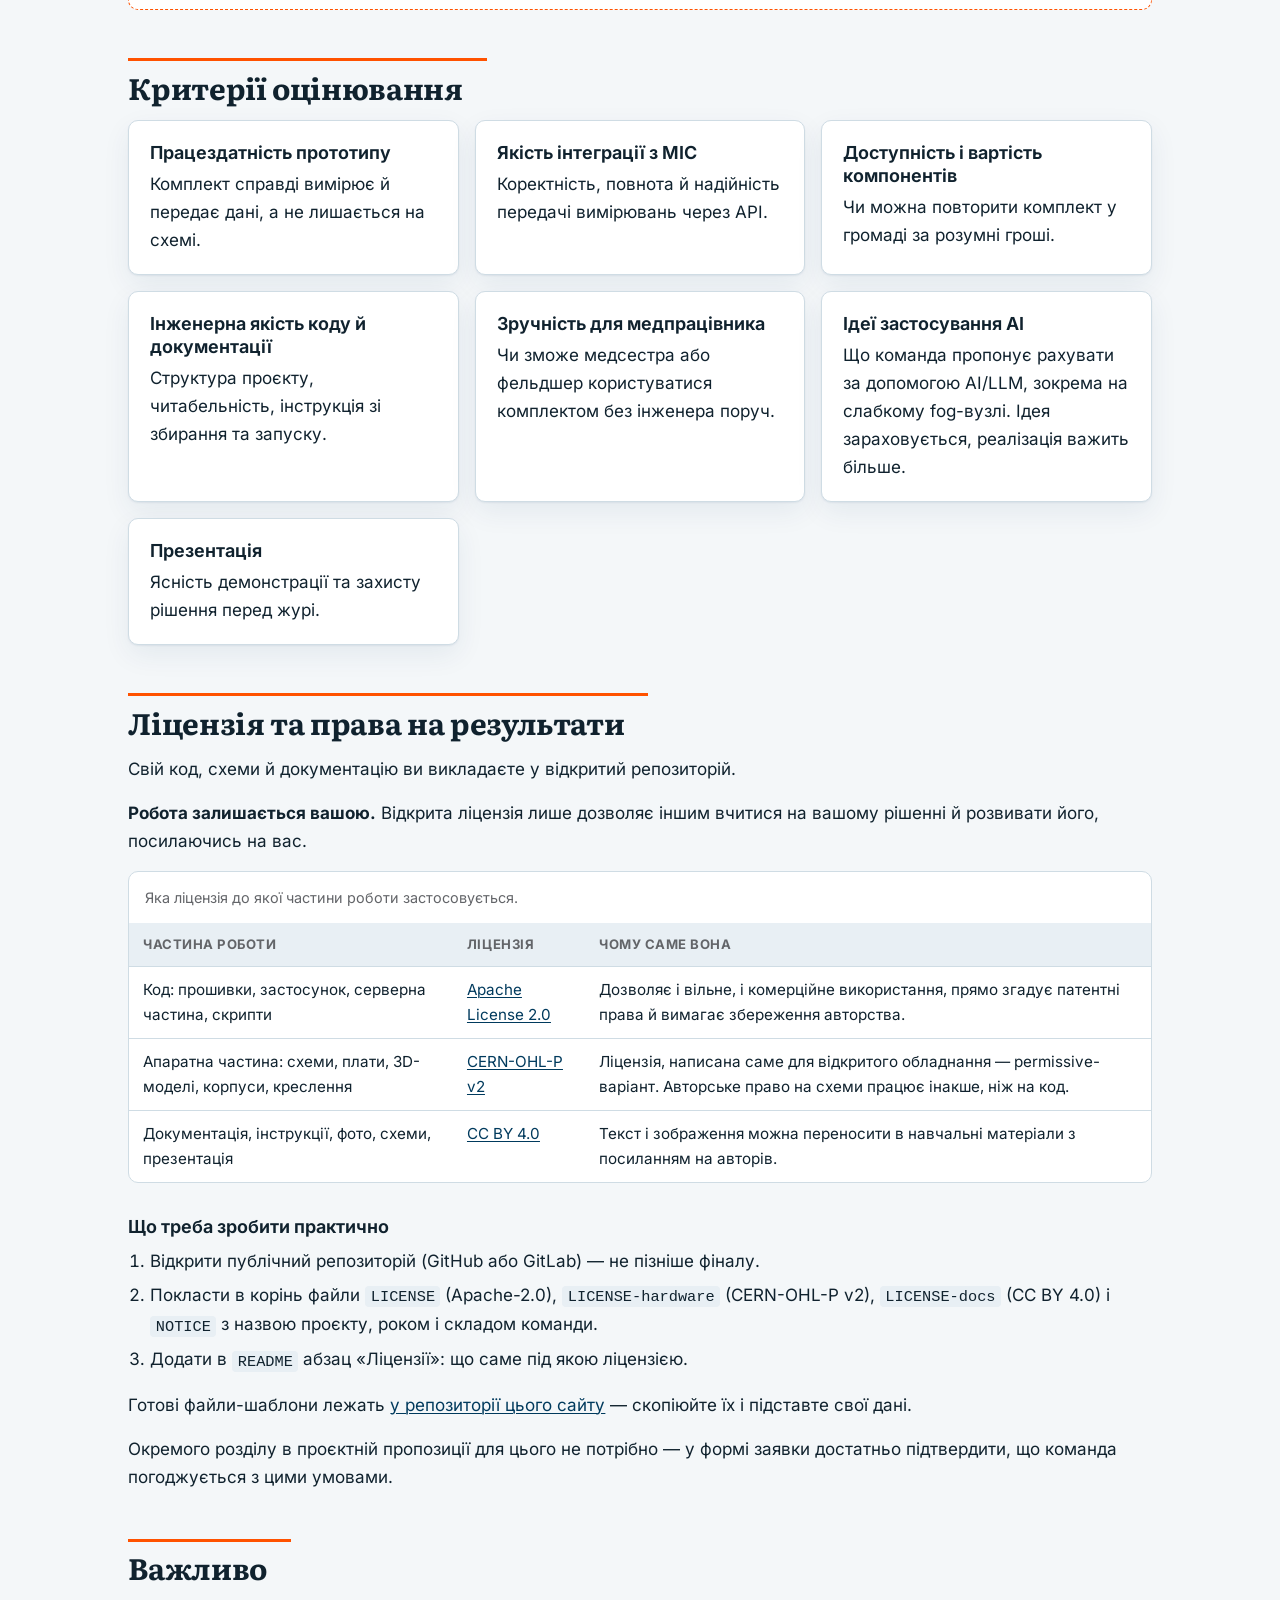
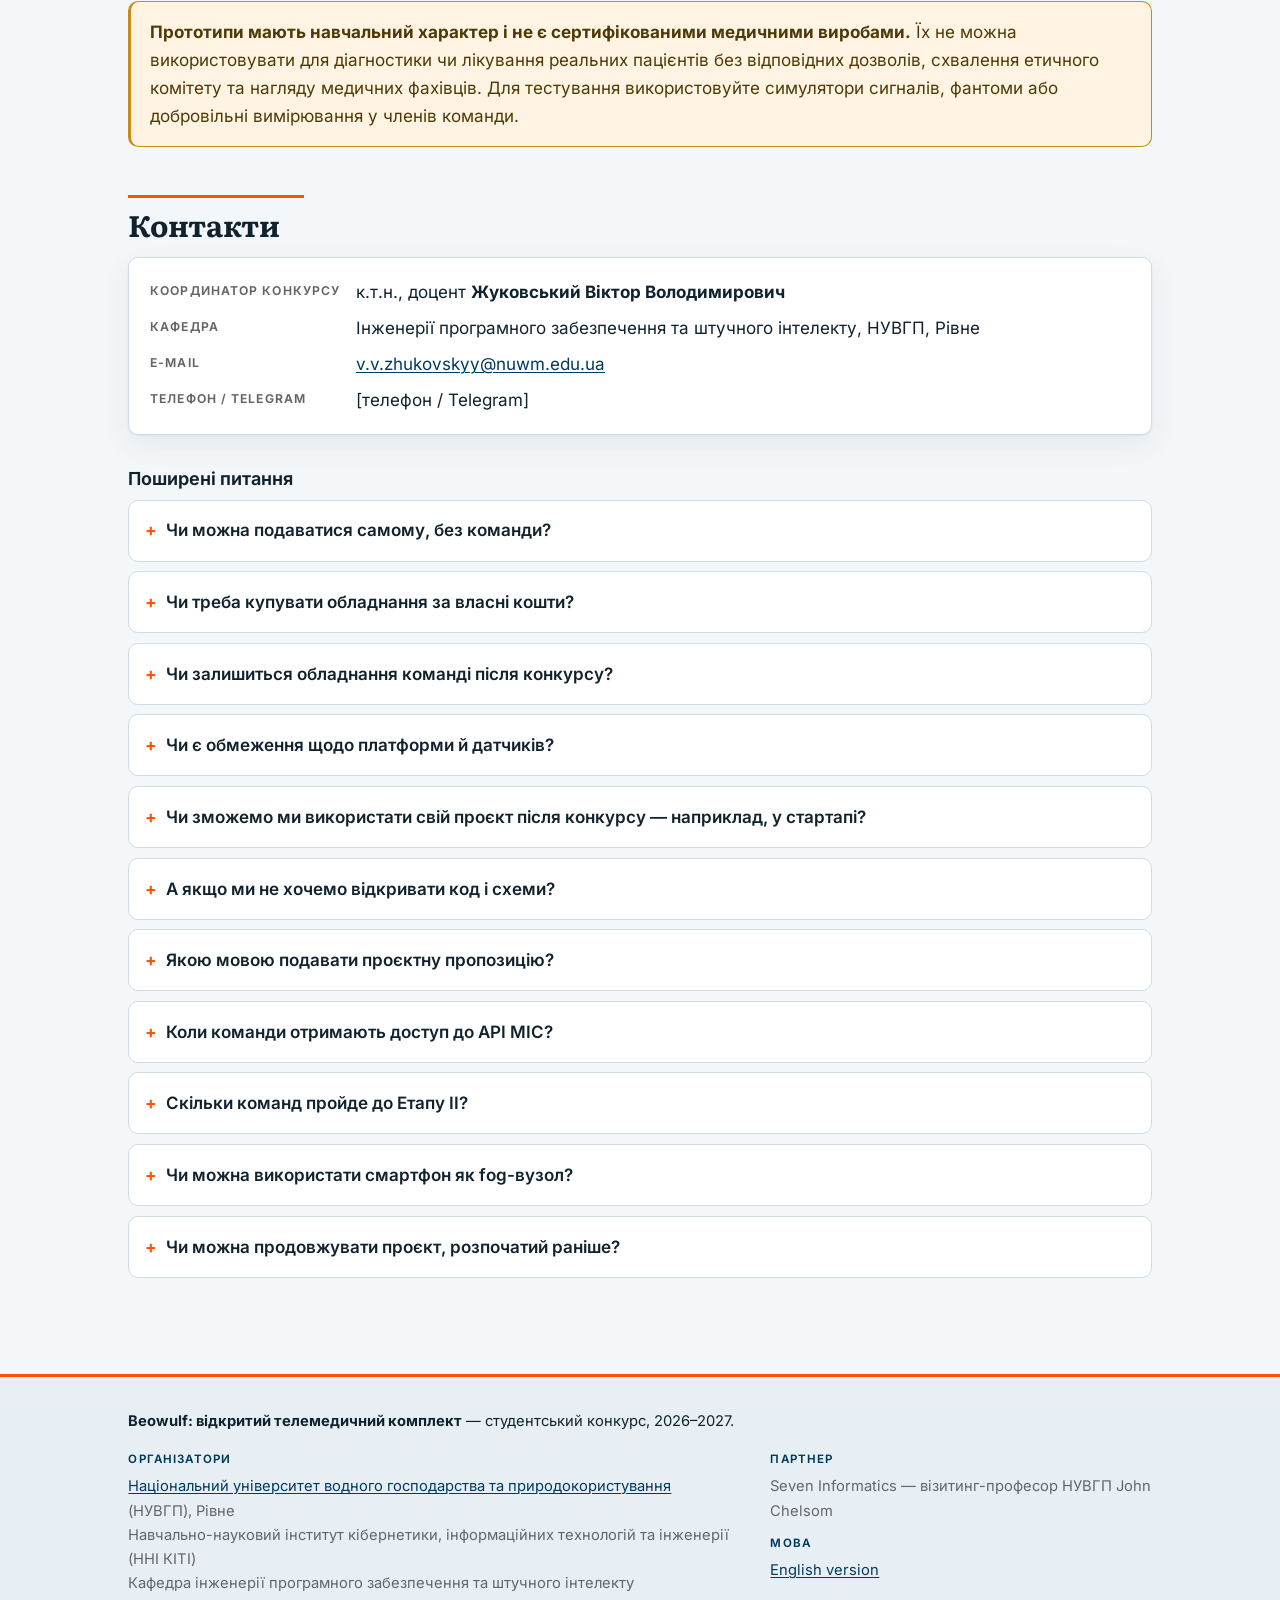
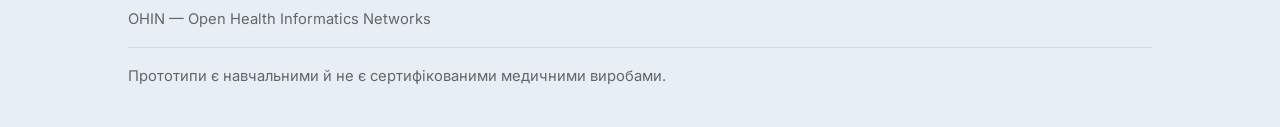
==== commit 56aad0bb: "Group the equipment material and trim the licence intro" ====
--- a/index.html
+++ b/index.html
@@ -83,8 +83,8 @@
       <li><a href="#eligibility">Участь</a></li>
       <li><a href="#timeline">Етапи</a></li>
       <li><a href="#submit">Що подати</a></li>
+      <li><a href="#components">Компоненти</a></li>
       <li><a href="#proposal">Пропозиція</a></li>
-      <li><a href="#components">Компоненти</a></li>
       <li><a href="#equipment">Обладнання</a></li>
       <li><a href="#api">API МІС</a></li>
       <li><a href="#criteria">Критерії</a></li>
@@ -297,6 +297,38 @@
   <div class="todo">
     <p><span class="tag">TODO</span> Перед публікацією сайту замініть <code>[посилання на Google Form]</code> на справжню адресу форми (кнопка «Подати заявку» у шапці та посилання в цьому розділі).</p>
   </div>
+</section>
+
+<section id="components" aria-labelledby="components-h">
+  <h2 id="components-h">Які компоненти обирати</h2>
+  <p>Збирати все з низькорівневих датчиків не обов’язково. Готовий прилад вищого рівня — тонометр, пульсоксиметр, термометр, ваги, глюкометр, портативний ЕКГ-реєстратор — цілком прийнятний і часто розумніший: ви витрачаєте час на архітектуру й інтеграцію, а не на боротьбу з калібруванням сирого сигналу.</p>
+  <p>Умова одна: <strong>з приладу має бути як забрати дані</strong>, без реверс-інжинірингу й домовленостей із виробником.</p>
+  <div class="grid cols-2">
+    <div class="card">
+      <h3>Що шукати</h3>
+      <ul>
+        <li>Стандартні профілі Bluetooth LE — <a href="https://www.bluetooth.com/specifications/specs/" rel="noopener">специфікації Bluetooth SIG</a>: Blood Pressure, Pulse Oximeter, Health Thermometer, Weight Scale, Glucose. Їх читає будь-яка BLE-бібліотека.</li>
+        <li>Відкритий серійний чи USB-протокол з описом формату кадру.</li>
+        <li>Задокументований API або SDK виробника з доступом до сирих вимірювань.</li>
+      </ul>
+    </div>
+    <div class="card">
+      <h3>Чого уникати</h3>
+      <ul>
+        <li>Приладів, які віддають дані тільки у власний застосунок або хмару виробника.</li>
+        <li>Пристроїв без жодної технічної документації — на них витрачається весь час проєкту.</li>
+        <li>Рішень, прив’язаних до підписки чи облікового запису, без якого прилад не працює.</li>
+      </ul>
+    </div>
+  </div>
+
+  <div class="note">
+    <h3>Бажано — прилади з підтвердженою точністю</h3>
+    <p>Там, де показник впливатиме на рішення лікаря, <strong>дуже бажано</strong> брати готовий медичний виріб із підтвердженою точністю вимірювання: в ЄС це маркування <strong>CE</strong> за регламентом про медичні вироби, в Україні — <strong>національний знак відповідності</strong> за Технічним регламентом щодо медичних виробів. Сертифікований тонометр, пульсоксиметр чи термометр знімає з команди цілий клас питань щодо метрології, а ваша робота зосереджується на архітектурі та інтеграції.</p>
+    <p>Це рекомендація, а не вимога: власна розробка на датчиках теж приймається. Тоді в пропозиції опишіть, як саме ви перевірятимете точність — порівняння із сертифікованим приладом, повторюваність, очікувані межі похибки.</p>
+  </div>
+
+  <p>Пошук конкретних моделей — ваша частина роботи: ринок змінюється швидше, ніж ми встигаємо оновлювати цю сторінку. У заявці обов’язково вкажіть, <strong>яким саме способом</strong> ви забиратимете дані з кожного приладу (BLE-профіль, API, серійний порт) — це один із ключових пунктів під час оцінювання реалістичності задуму.</p>
 </section>
 
 <section id="proposal" aria-labelledby="proposal-h">
@@ -366,41 +398,9 @@
   </div>
 </section>
 
-<section id="components" aria-labelledby="components-h">
-  <h2 id="components-h">Які компоненти обирати</h2>
-  <p>Збирати все з низькорівневих датчиків не обов’язково. Готовий прилад вищого рівня — тонометр, пульсоксиметр, термометр, ваги, глюкометр, портативний ЕКГ-реєстратор — цілком прийнятний і часто розумніший: ви витрачаєте час на архітектуру й інтеграцію, а не на боротьбу з калібруванням сирого сигналу.</p>
-  <p>Умова одна: <strong>з приладу має бути як забрати дані</strong>, без реверс-інжинірингу й домовленостей із виробником.</p>
-  <div class="grid cols-2">
-    <div class="card">
-      <h3>Що шукати</h3>
-      <ul>
-        <li>Стандартні профілі Bluetooth LE — <a href="https://www.bluetooth.com/specifications/specs/" rel="noopener">специфікації Bluetooth SIG</a>: Blood Pressure, Pulse Oximeter, Health Thermometer, Weight Scale, Glucose. Їх читає будь-яка BLE-бібліотека.</li>
-        <li>Відкритий серійний чи USB-протокол з описом формату кадру.</li>
-        <li>Задокументований API або SDK виробника з доступом до сирих вимірювань.</li>
-      </ul>
-    </div>
-    <div class="card">
-      <h3>Чого уникати</h3>
-      <ul>
-        <li>Приладів, які віддають дані тільки у власний застосунок або хмару виробника.</li>
-        <li>Пристроїв без жодної технічної документації — на них витрачається весь час проєкту.</li>
-        <li>Рішень, прив’язаних до підписки чи облікового запису, без якого прилад не працює.</li>
-      </ul>
-    </div>
-  </div>
-
-  <div class="note">
-    <h3>Бажано — прилади з підтвердженою точністю</h3>
-    <p>Там, де показник впливатиме на рішення лікаря, <strong>дуже бажано</strong> брати готовий медичний виріб із підтвердженою точністю вимірювання: в ЄС це маркування <strong>CE</strong> за регламентом про медичні вироби, в Україні — <strong>національний знак відповідності</strong> за Технічним регламентом щодо медичних виробів. Сертифікований тонометр, пульсоксиметр чи термометр знімає з команди цілий клас питань щодо метрології, а ваша робота зосереджується на архітектурі та інтеграції.</p>
-    <p>Це рекомендація, а не вимога: власна розробка на датчиках теж приймається. Тоді в пропозиції опишіть, як саме ви перевірятимете точність — порівняння із сертифікованим приладом, повторюваність, очікувані межі похибки.</p>
-  </div>
-
-  <p>Пошук конкретних моделей — ваша частина роботи: ринок змінюється швидше, ніж ми встигаємо оновлювати цю сторінку. У заявці обов’язково вкажіть, <strong>яким саме способом</strong> ви забиратимете дані з кожного приладу (BLE-профіль, API, серійний порт) — це один із ключових пунктів під час оцінювання реалістичності задуму.</p>
-</section>
-
 <section id="equipment" aria-labelledby="equipment-h">
   <h2 id="equipment-h">Обладнання та бюджет</h2>
-  <p>Організатори закуповують або фінансують компоненти за погодженими заявками — рішення ухвалюється після оголошення результатів Етапу I, на основі переліку з проєктної пропозиції. Тому перелік має бути конкретним: модель, кількість, ціна, посилання на магазин.</p>
+  <p>Організатори закуповують або фінансують компоненти за погодженими заявками — рішення ухвалюється після оголошення результатів Етапу I, на основі переліку з проєктної пропозиції.</p>
   <p><strong>Бюджет на команду — за рішенням журі</strong>, залежно від обґрунтованості переліку та складності задуму.</p>
   <p>Перевага надається рішенням із доступних і недорогих компонентів, які легко дістати й замінити: комплект має залишатися робочим у громаді, де немає сервісного центру.</p>
 
@@ -482,7 +482,7 @@
 <section id="license" aria-labelledby="license-h">
   <h2 id="license-h">Ліцензія та права на результати</h2>
   <p>Свій код, схеми й документацію ви викладаєте у відкритий репозиторій.</p>
-  <p><strong>Робота залишається вашою.</strong> Ви автори, ваші імена в репозиторії, і ви можете робити з проєктом усе, що захочете, — зокрема заробляти на ньому. Відкрита ліцензія лише дозволяє іншим вчитися на вашому рішенні й розвивати його, посилаючись на вас.</p>
+  <p><strong>Робота залишається вашою.</strong> Відкрита ліцензія лише дозволяє іншим вчитися на вашому рішенні й розвивати його, посилаючись на вас.</p>
 
   <div class="table-scroll">
     <table>
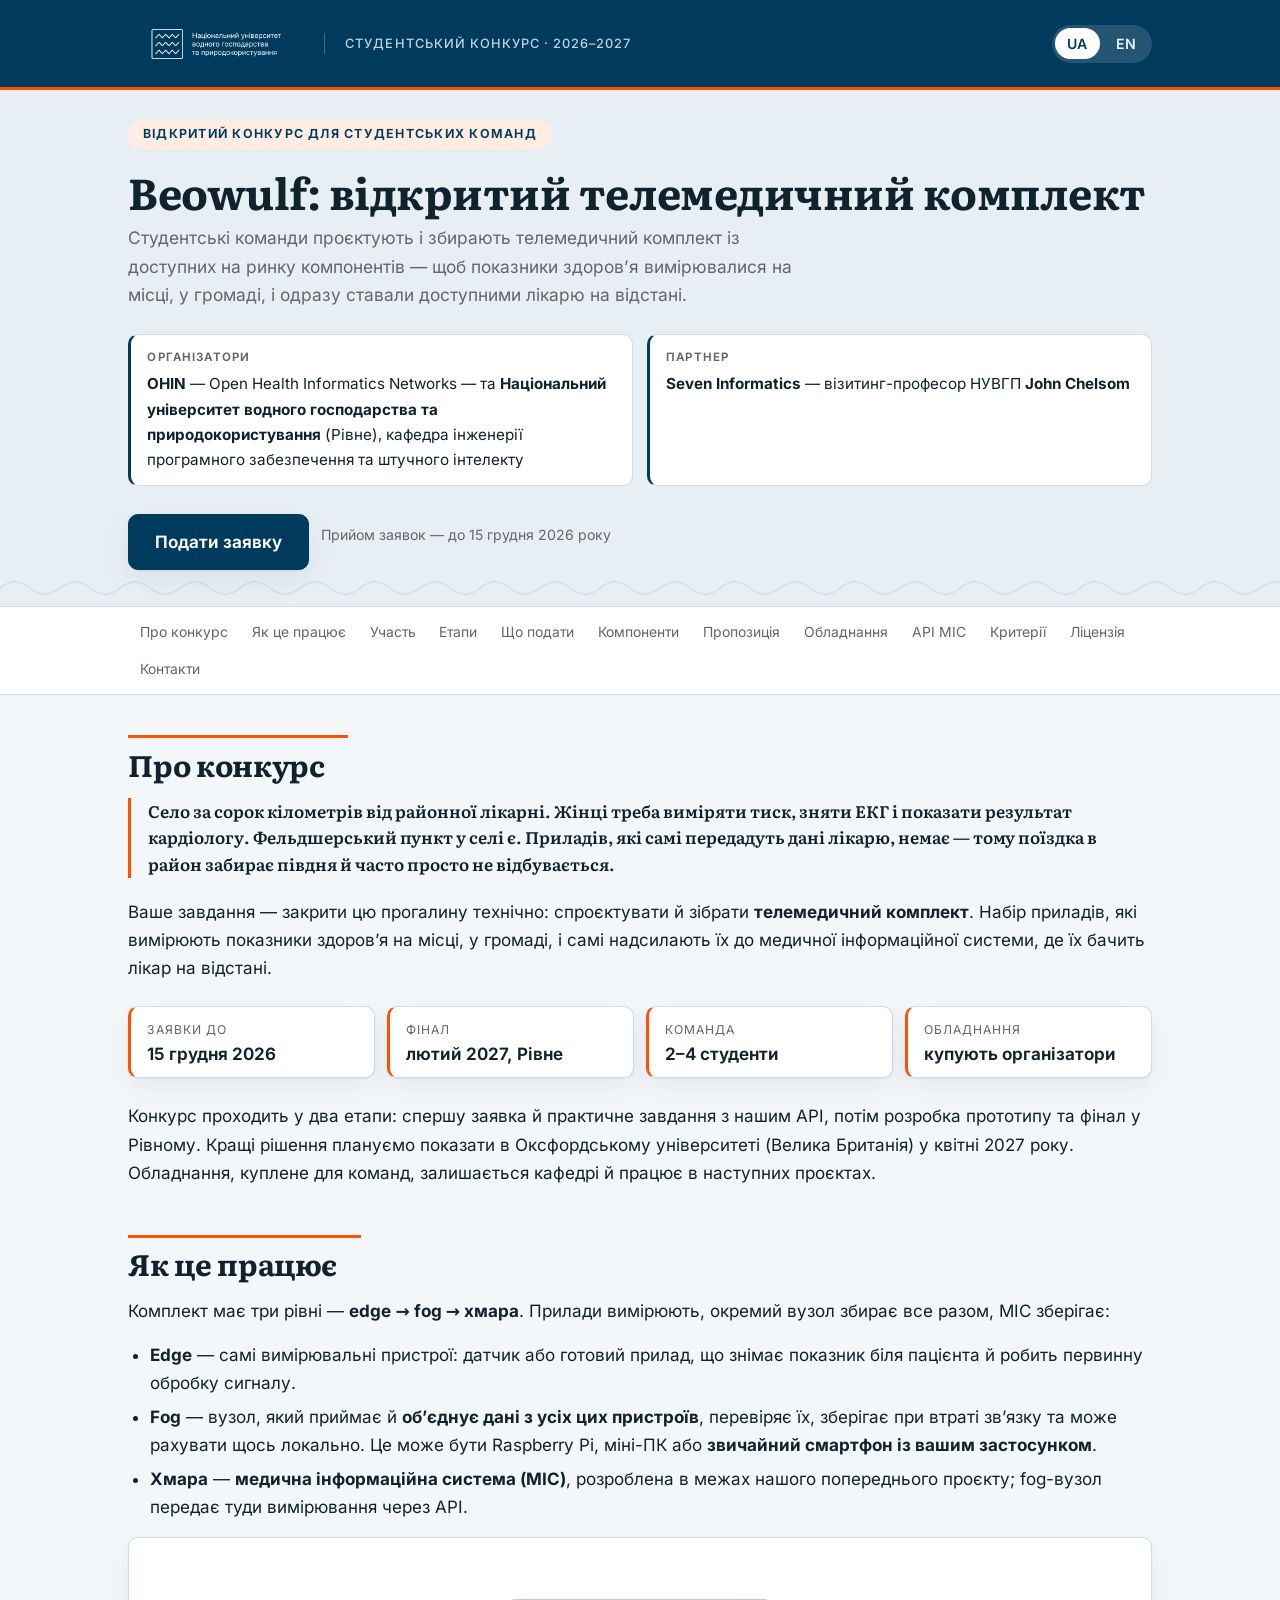
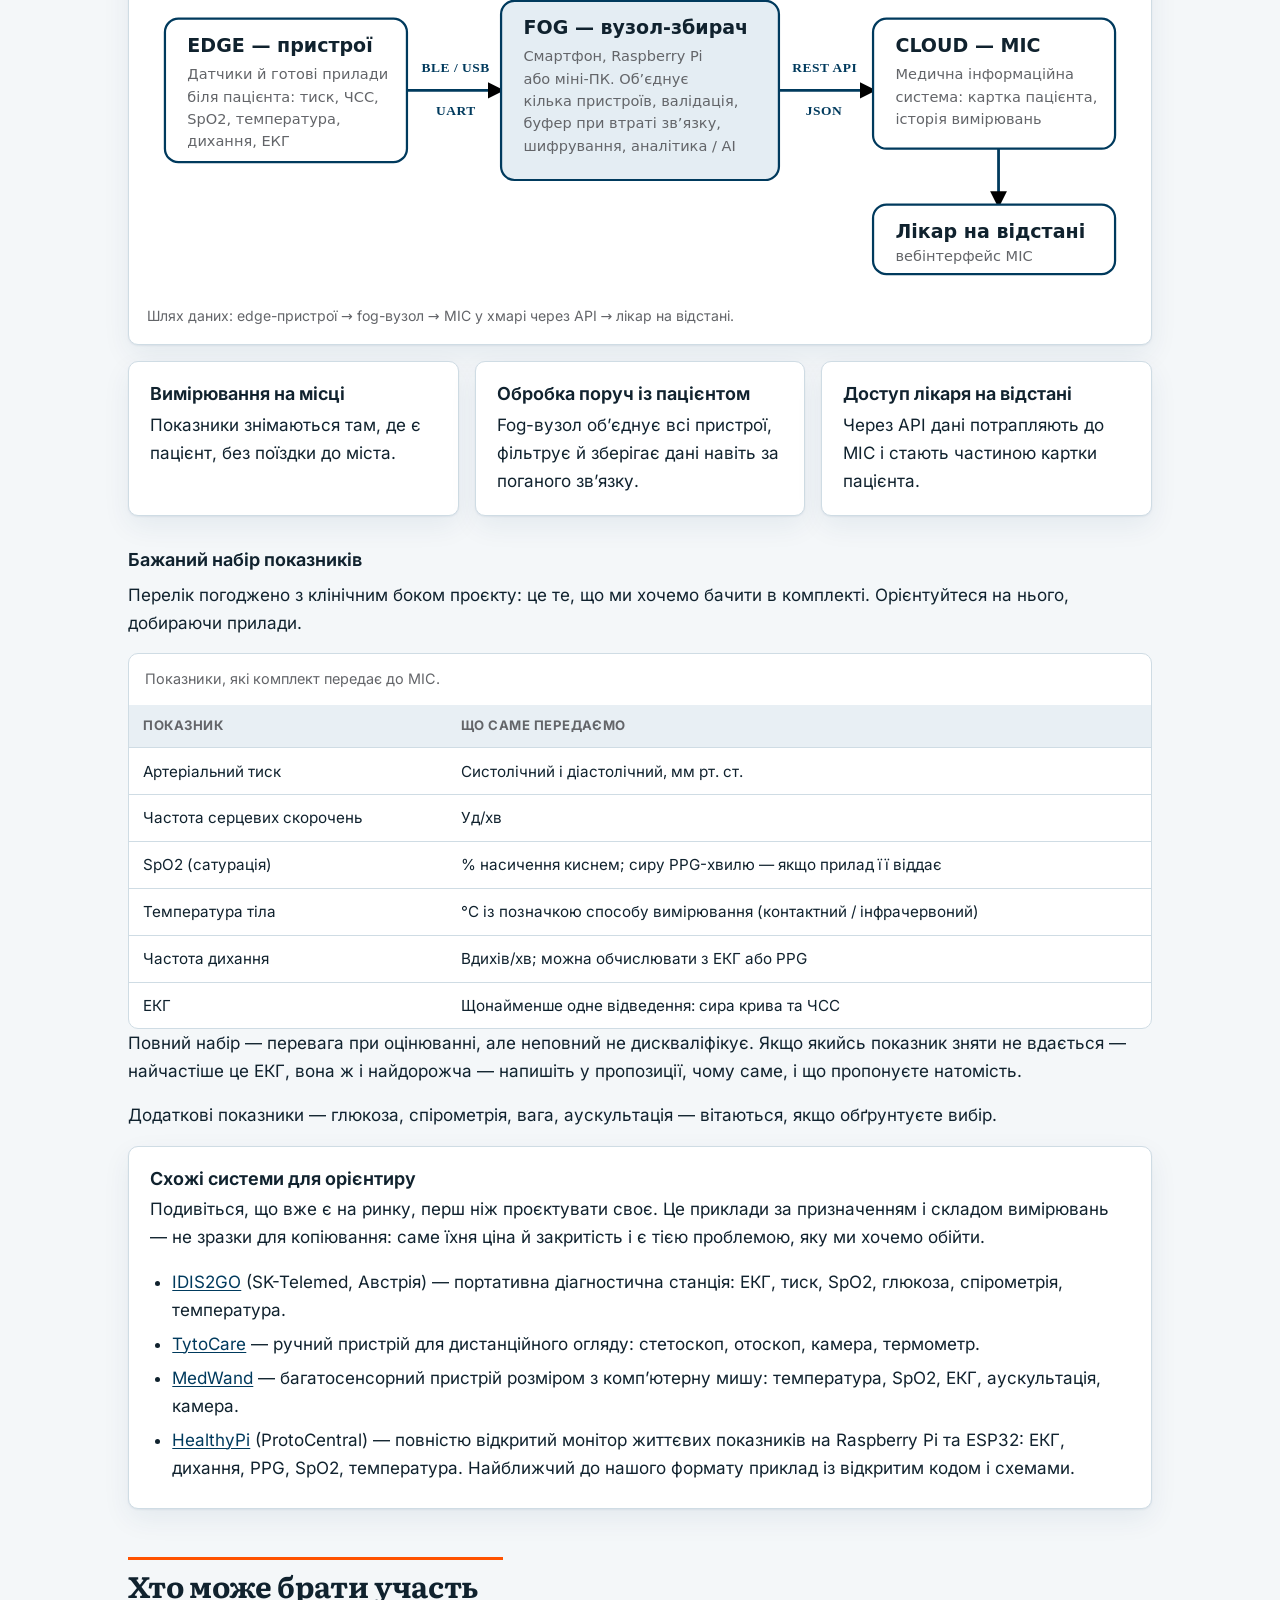
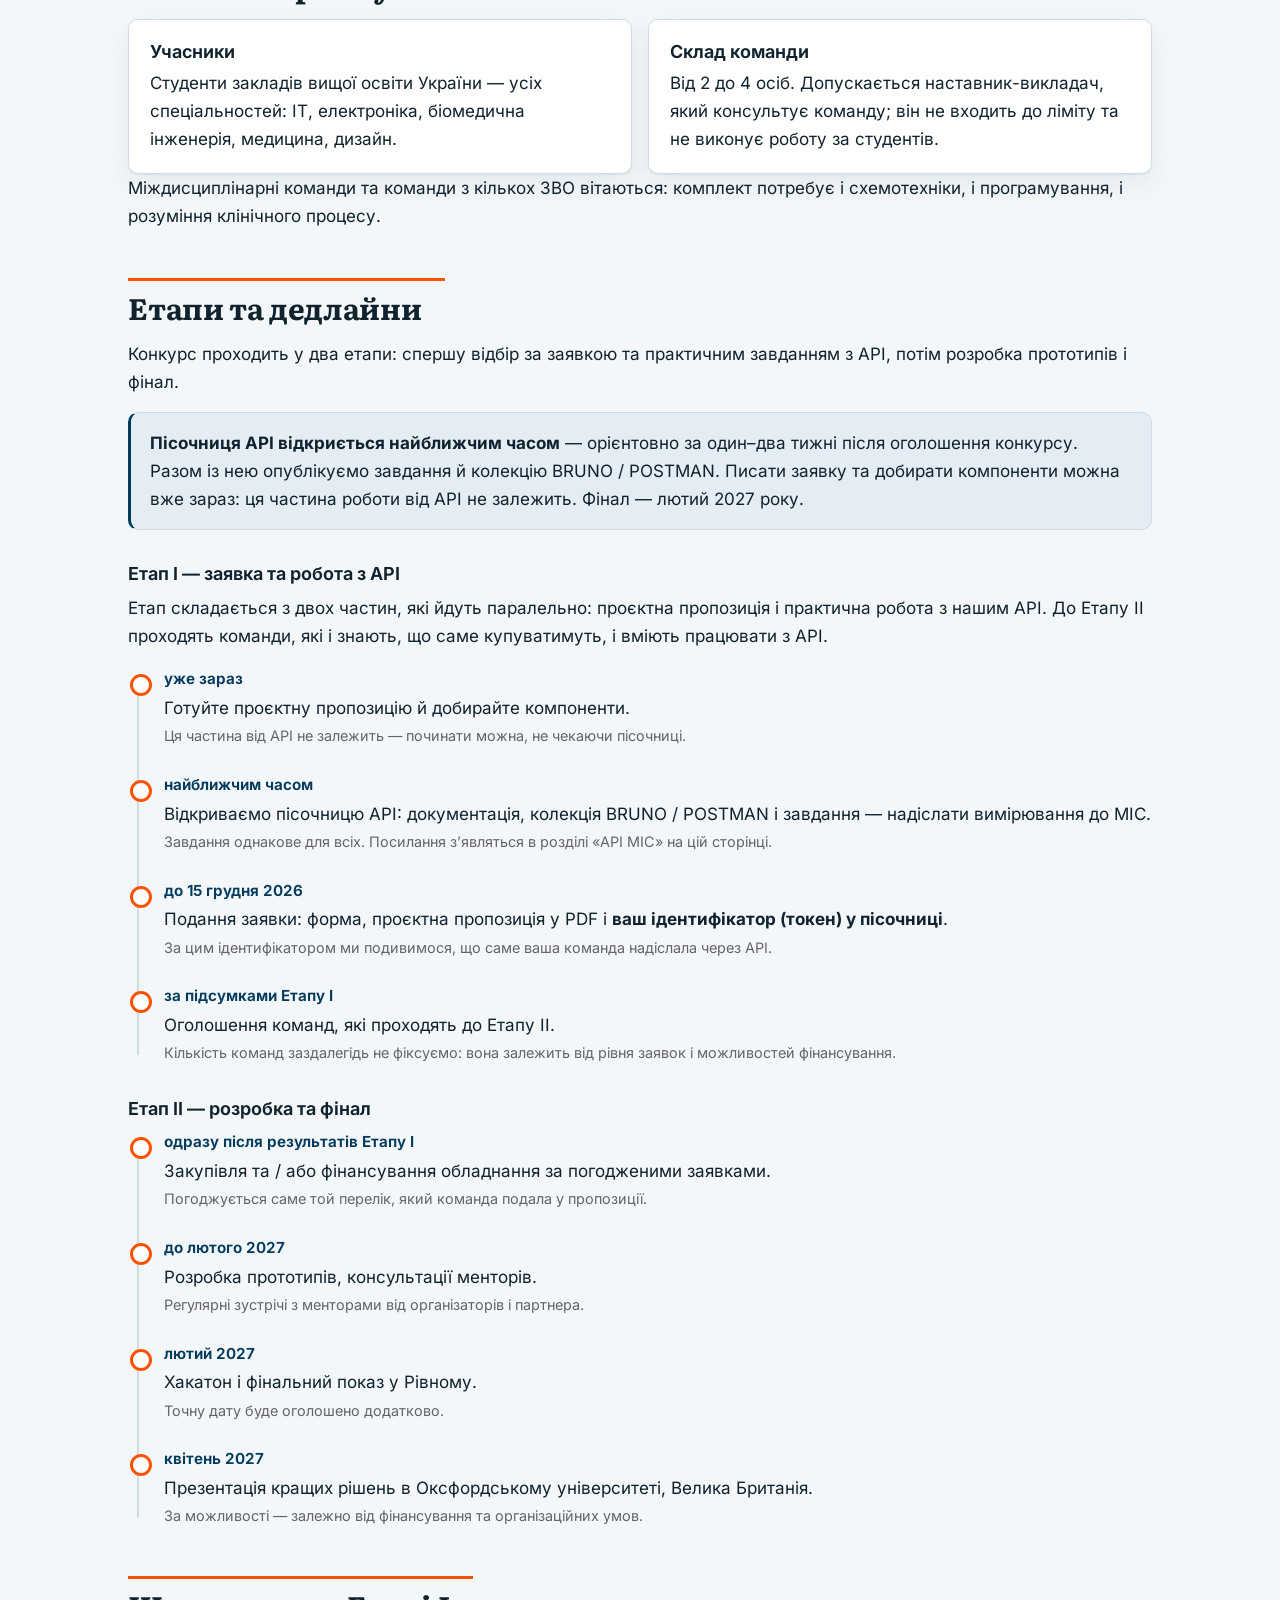
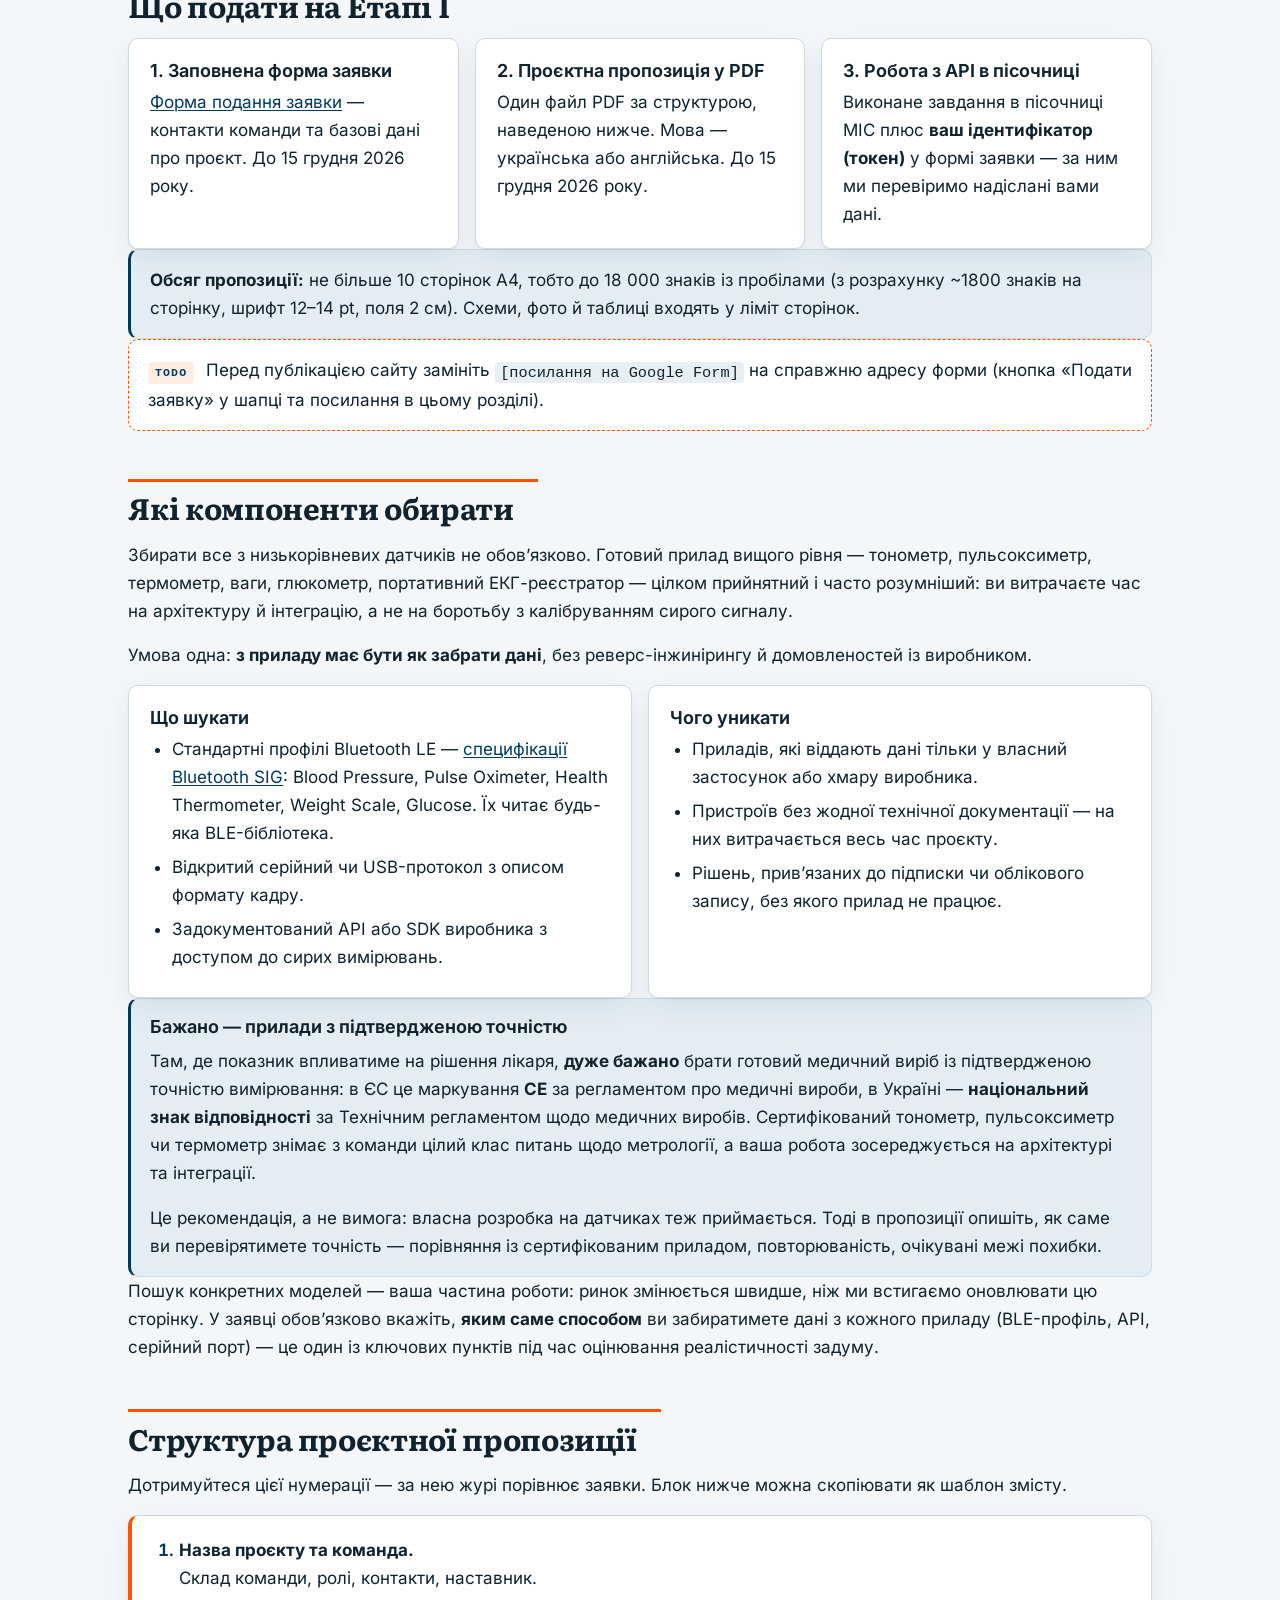
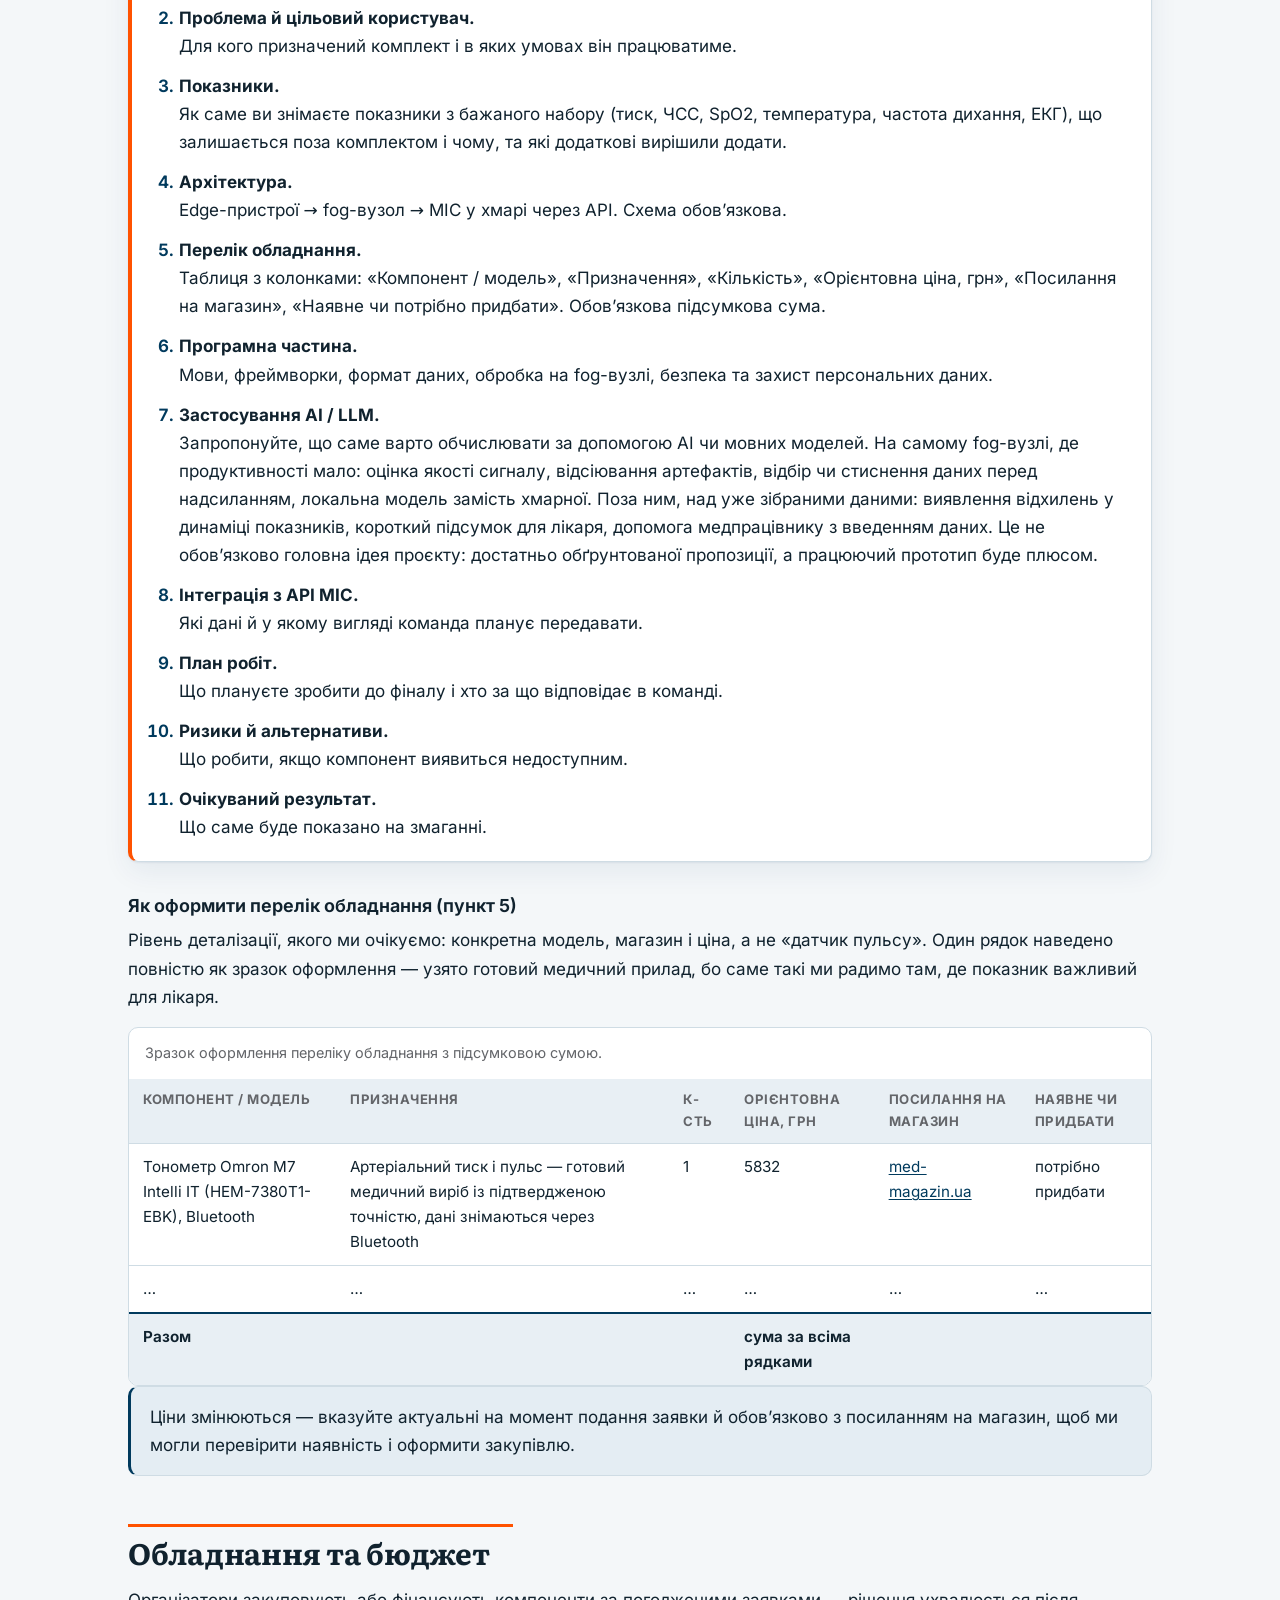
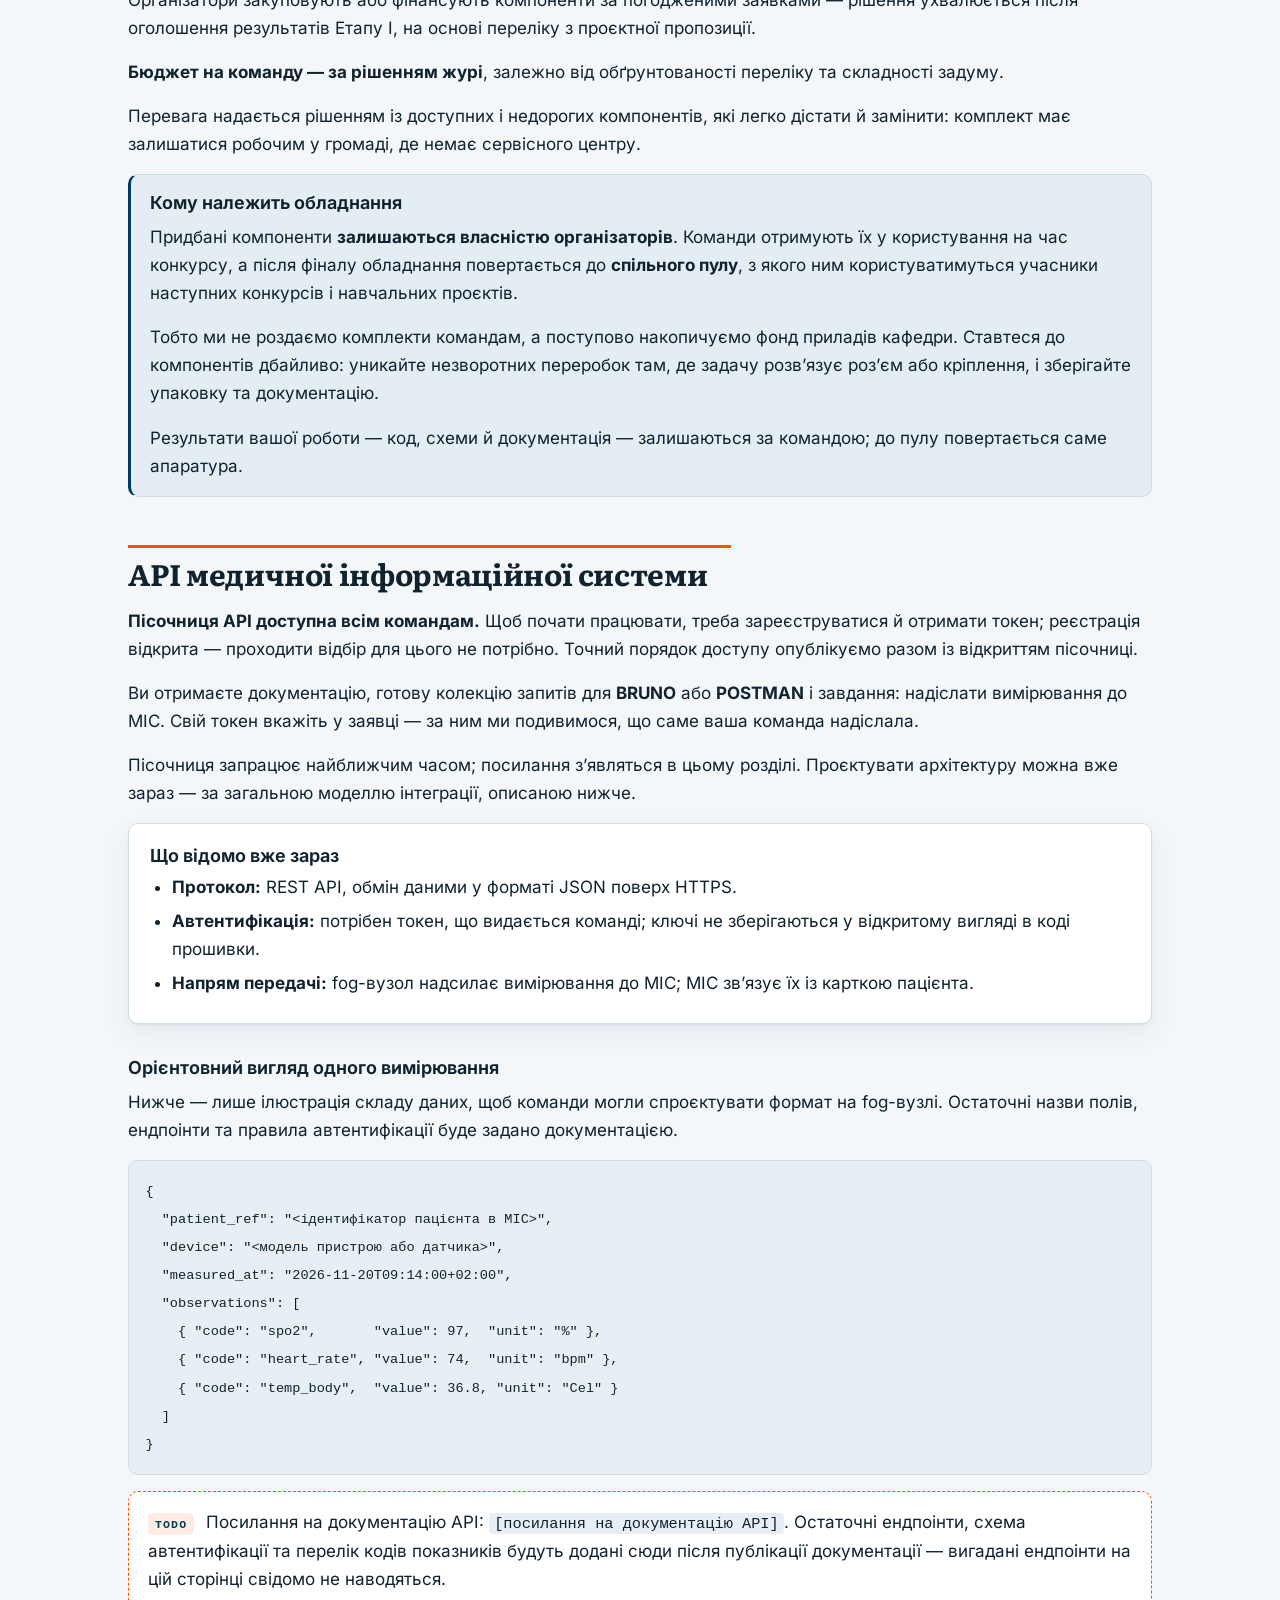
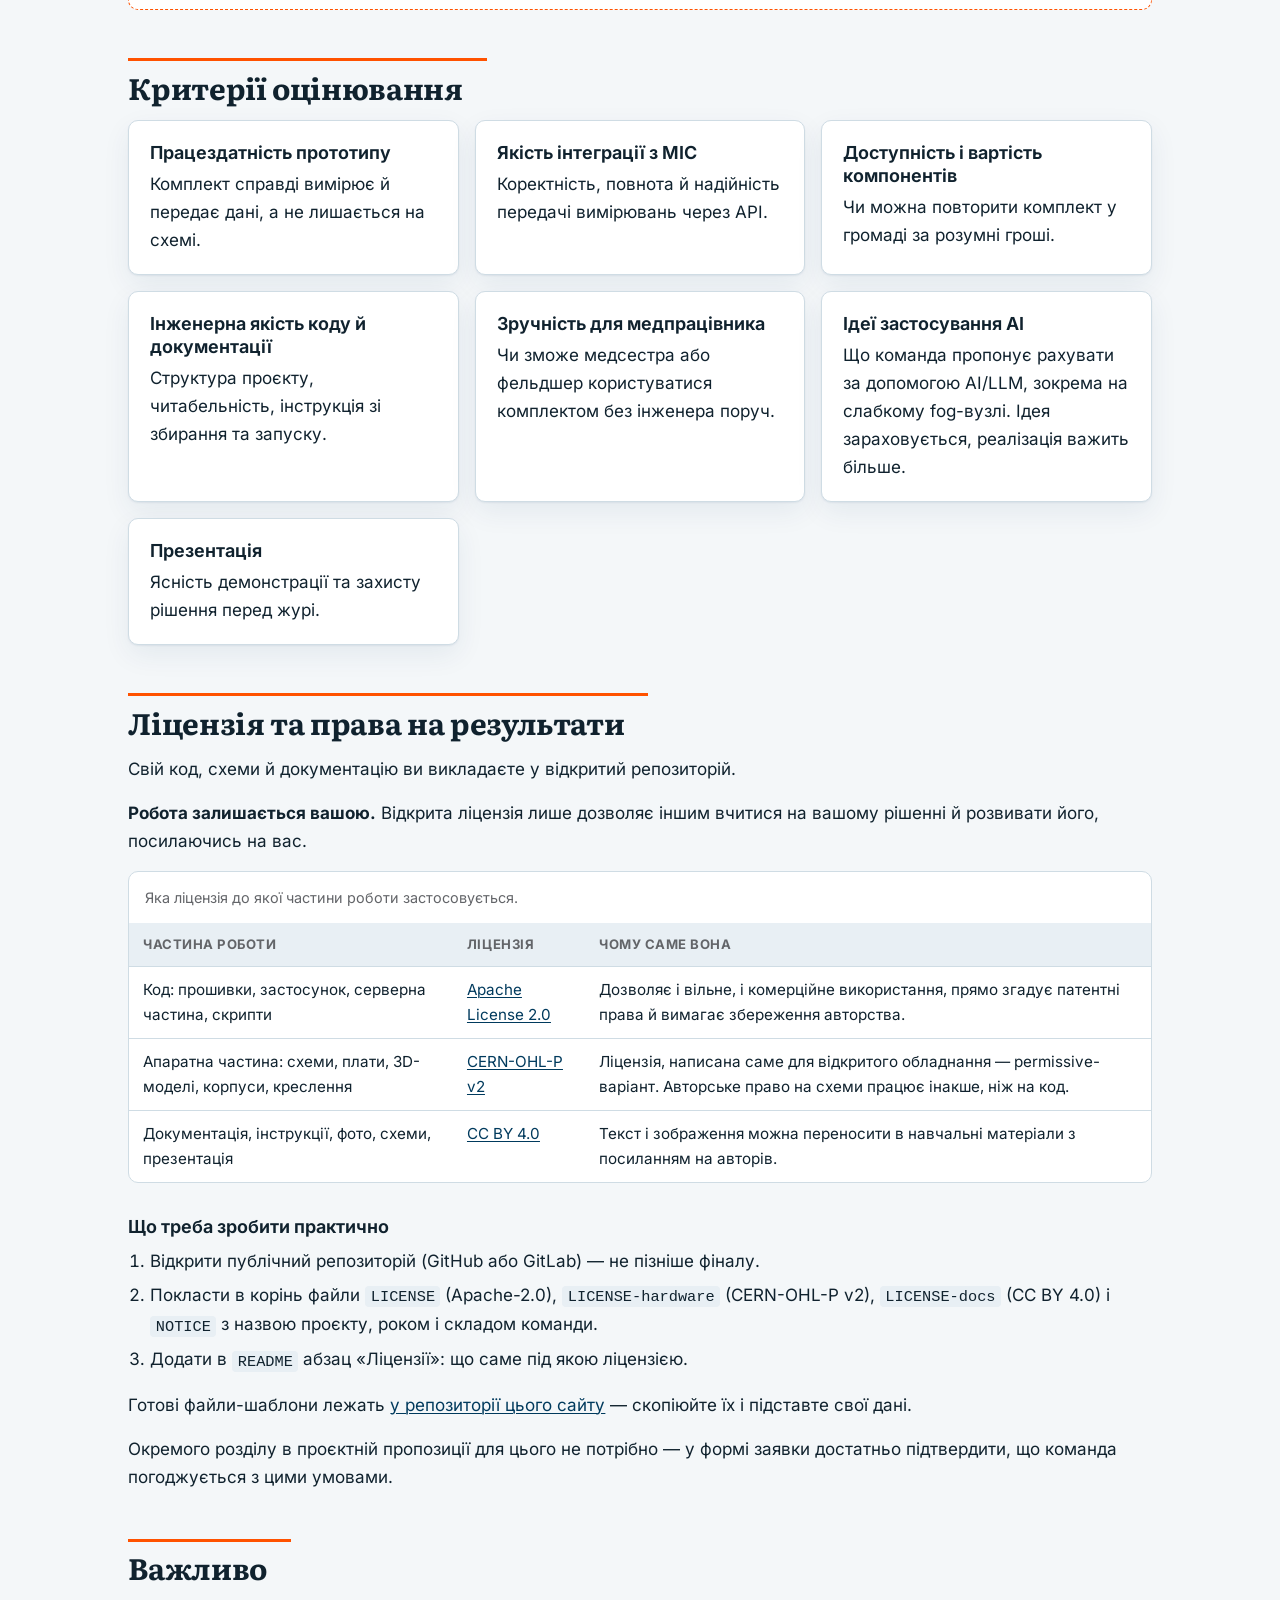
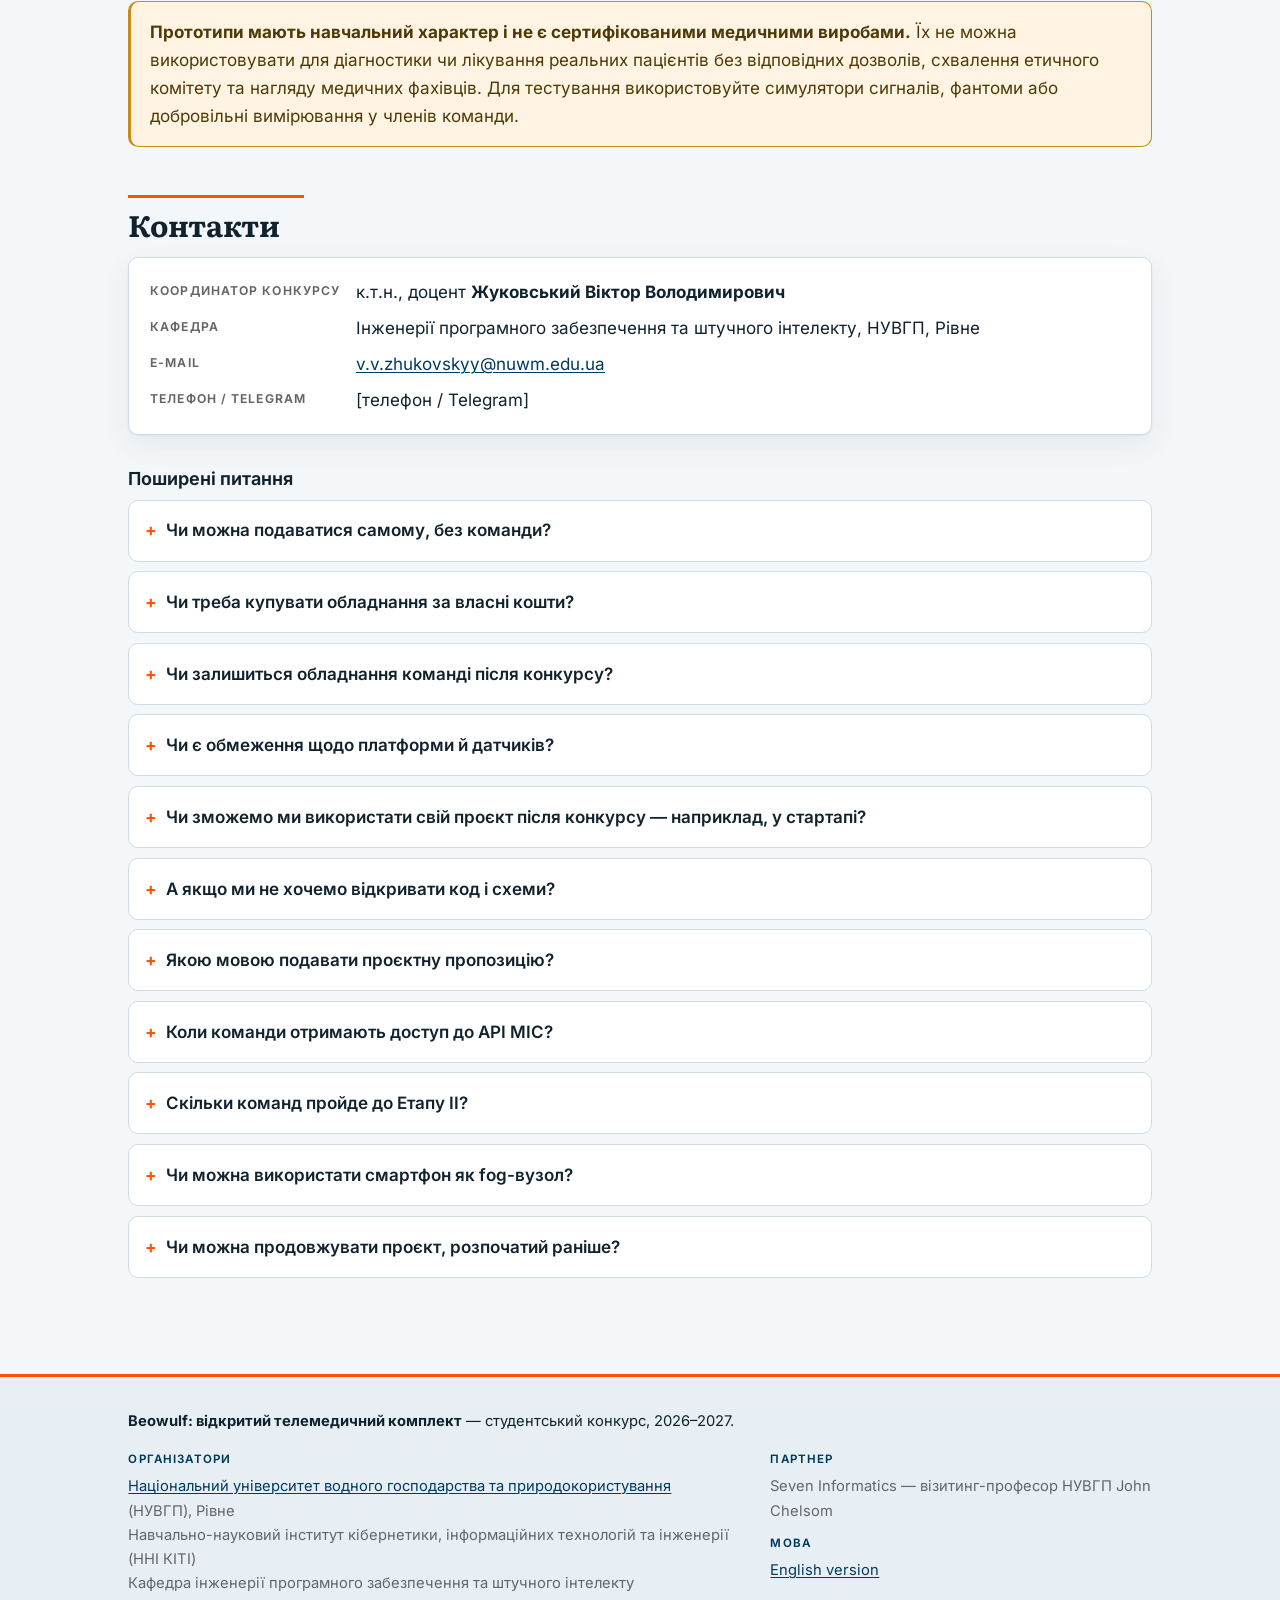
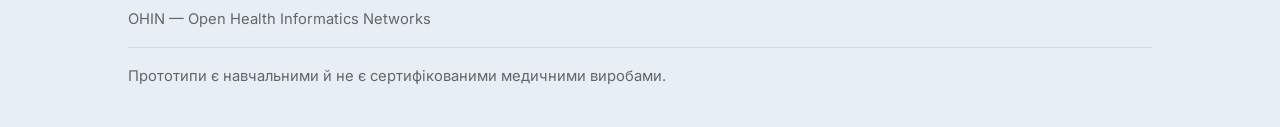
==== commit 113f2527: "Name the University of Oxford and April 2027" ====
--- a/index.html
+++ b/index.html
@@ -111,7 +111,7 @@
     <li><span class="label">Обладнання</span><span class="value">купують організатори</span></li>
   </ul>
 
-  <p>Конкурс проходить у два етапи: спершу заявка й практичне завдання з нашим API, потім розробка прототипу та фінал у Рівному. Кращі рішення плануємо показати в Оксфорді. Обладнання, куплене для команд, залишається кафедрі й працює в наступних проєктах.</p>
+  <p>Конкурс проходить у два етапи: спершу заявка й практичне завдання з нашим API, потім розробка прототипу та фінал у Рівному. Кращі рішення плануємо показати в Оксфордському університеті (Велика Британія) у квітні 2027 року. Обладнання, куплене для команд, залишається кафедрі й працює в наступних проєктах.</p>
 </section>
 
 <section id="how" aria-labelledby="how-h">
@@ -266,8 +266,8 @@
       <p class="meta">Точну дату буде оголошено додатково.</p>
     </li>
     <li>
-      <span class="when">весна 2027</span>
-      <p>Презентація кращих рішень в Оксфорді.</p>
+      <span class="when">квітень 2027</span>
+      <p>Презентація кращих рішень в Оксфордському університеті, Велика Британія.</p>
       <p class="meta">За можливості — залежно від фінансування та організаційних умов.</p>
     </li>
   </ol>
@@ -575,7 +575,7 @@
     </details>
     <details>
       <summary>Якою мовою подавати проєктну пропозицію?</summary>
-      <p>Українською або англійською. Англійська зручніша для партнера й для можливої презентації в Оксфорді, але на оцінювання вибір мови не впливає.</p>
+      <p>Українською або англійською. Англійська зручніша для партнера й для можливої презентації в Оксфордському університеті, але на оцінювання вибір мови не впливає.</p>
     </details>
     <details>
       <summary>Коли команди отримають доступ до API МІС?</summary>
